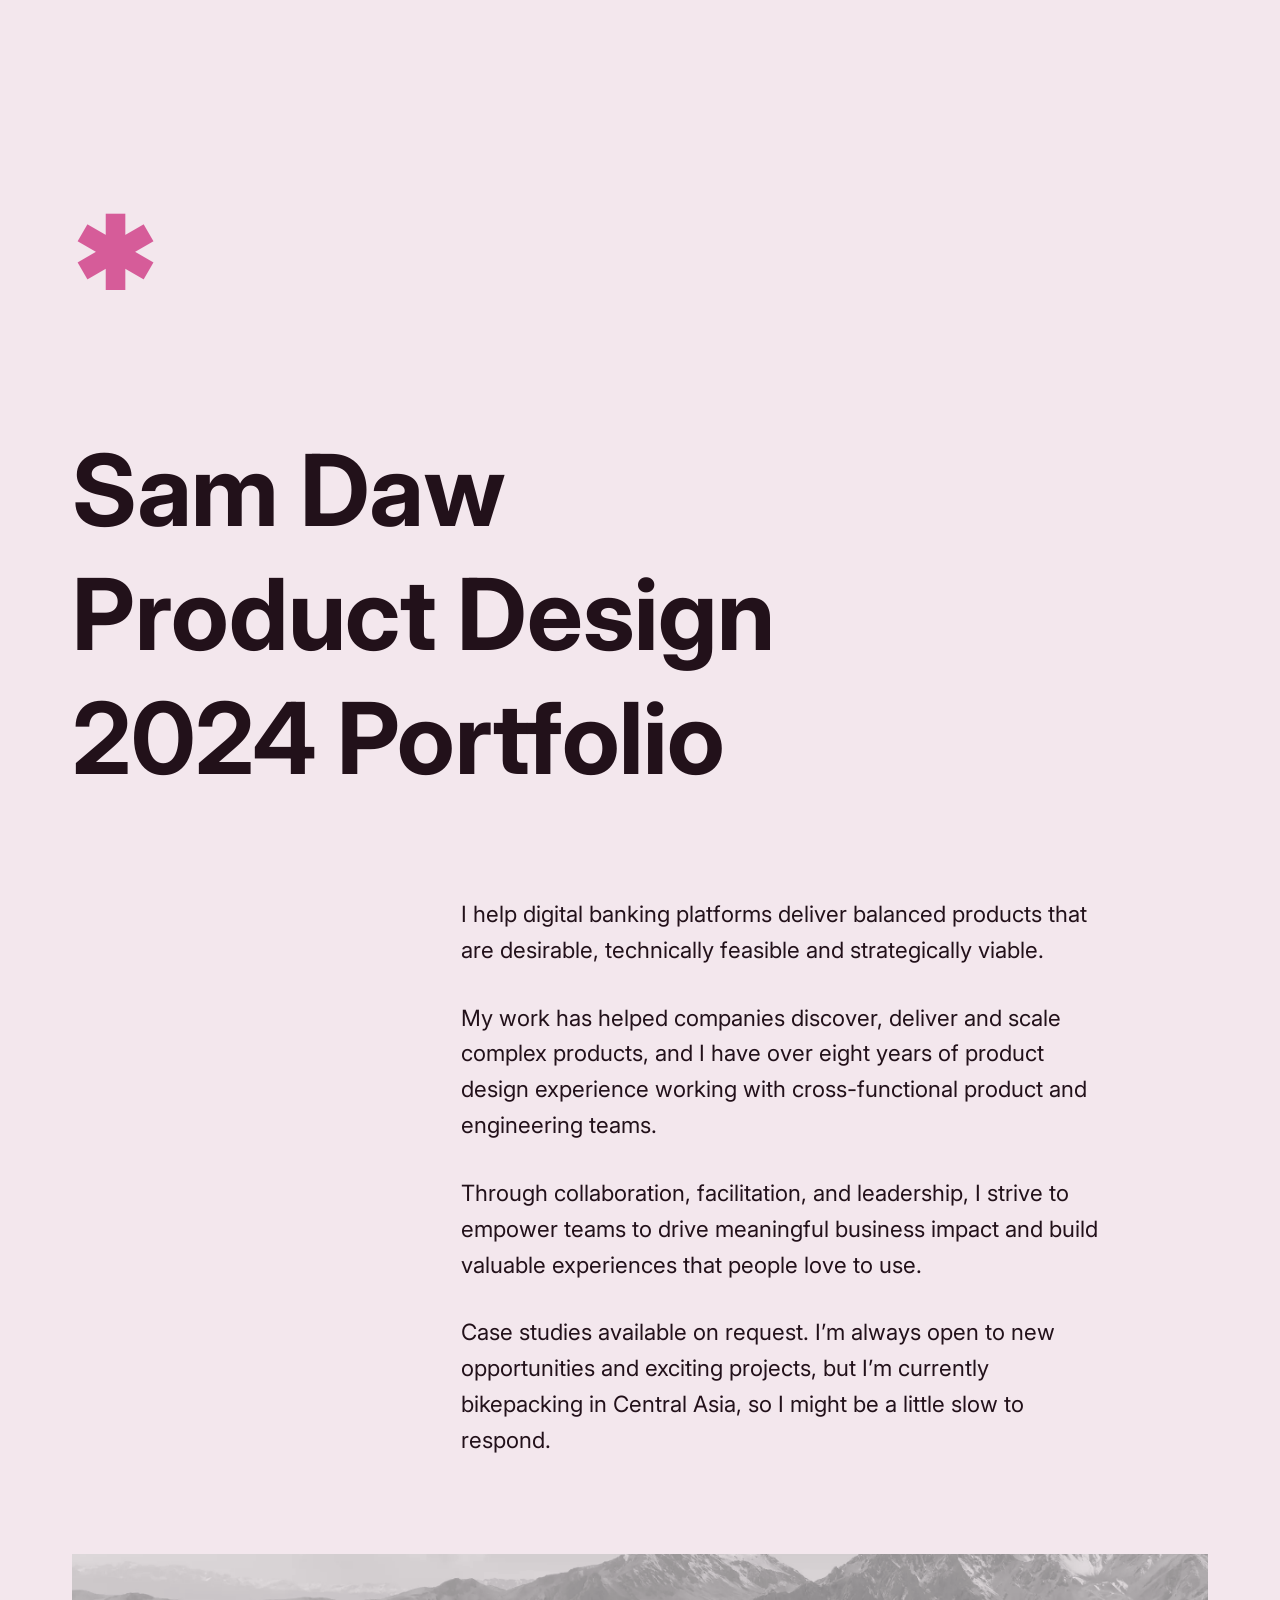
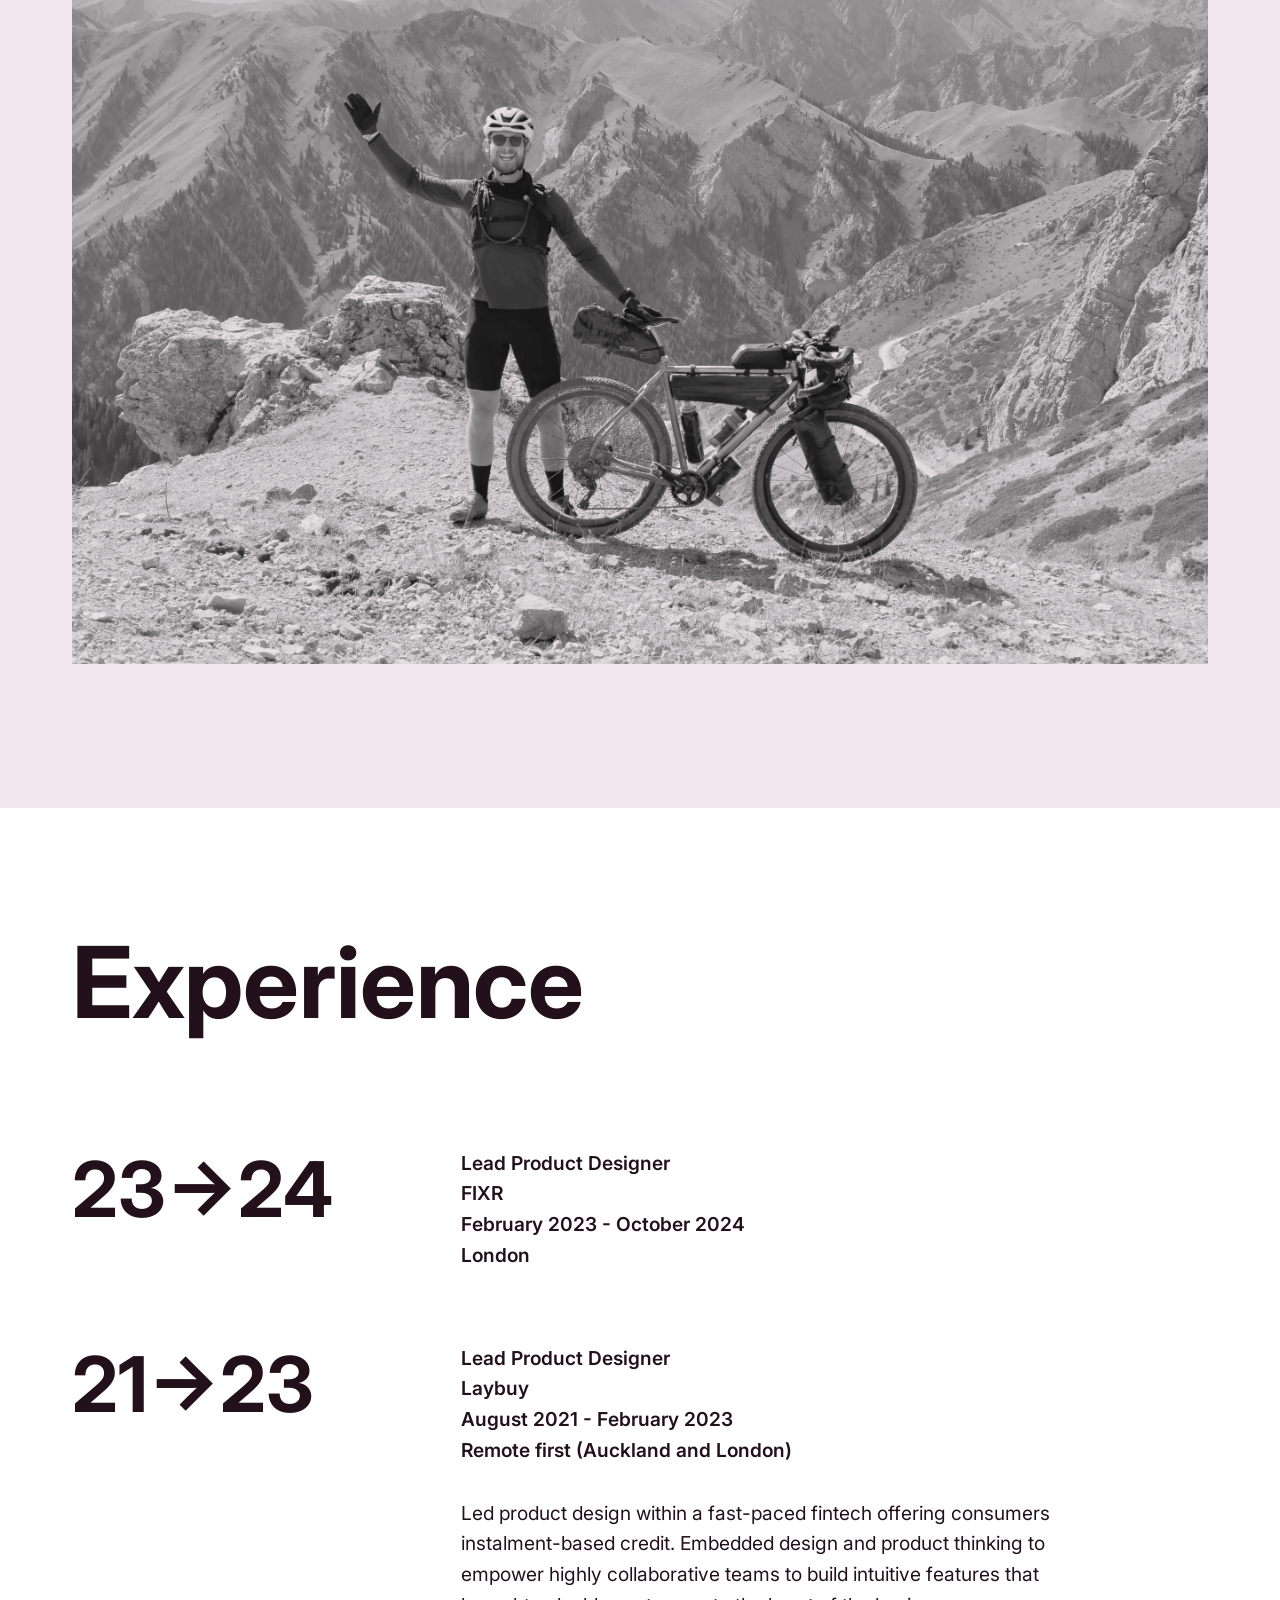
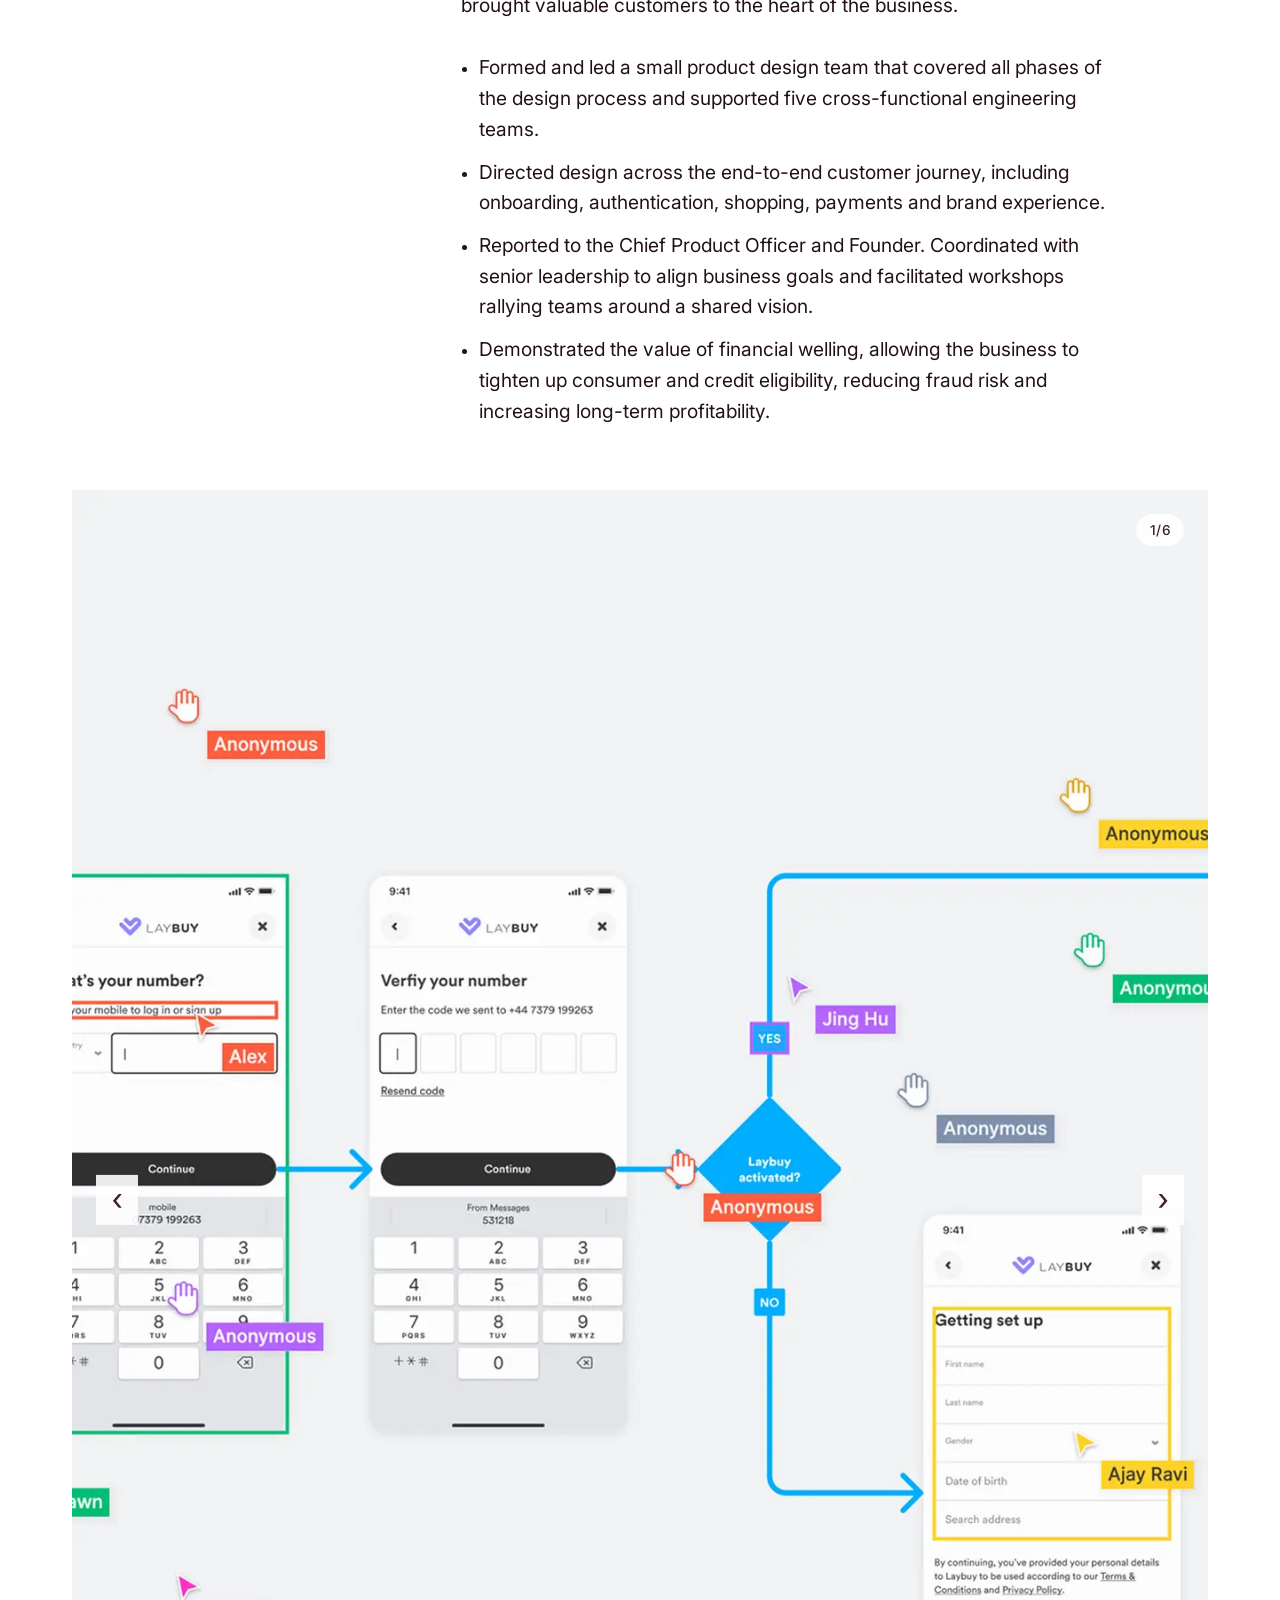
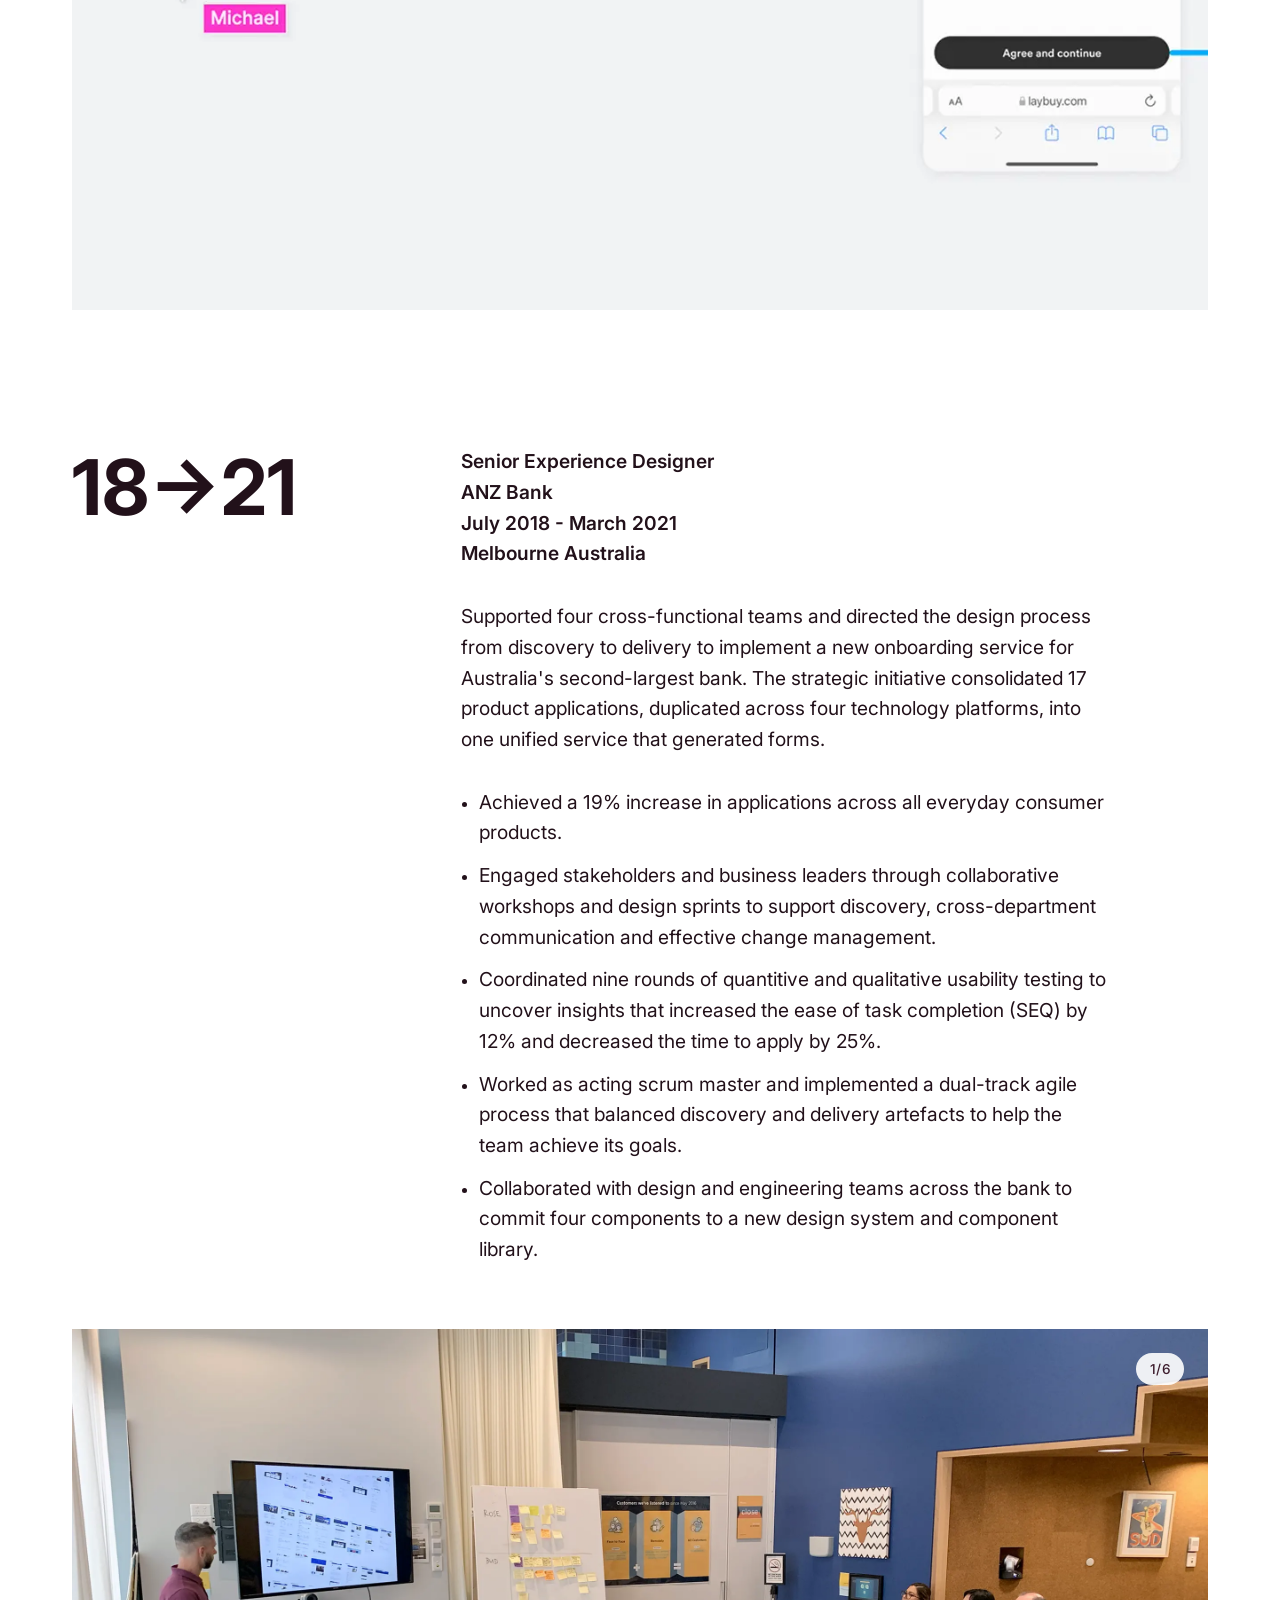
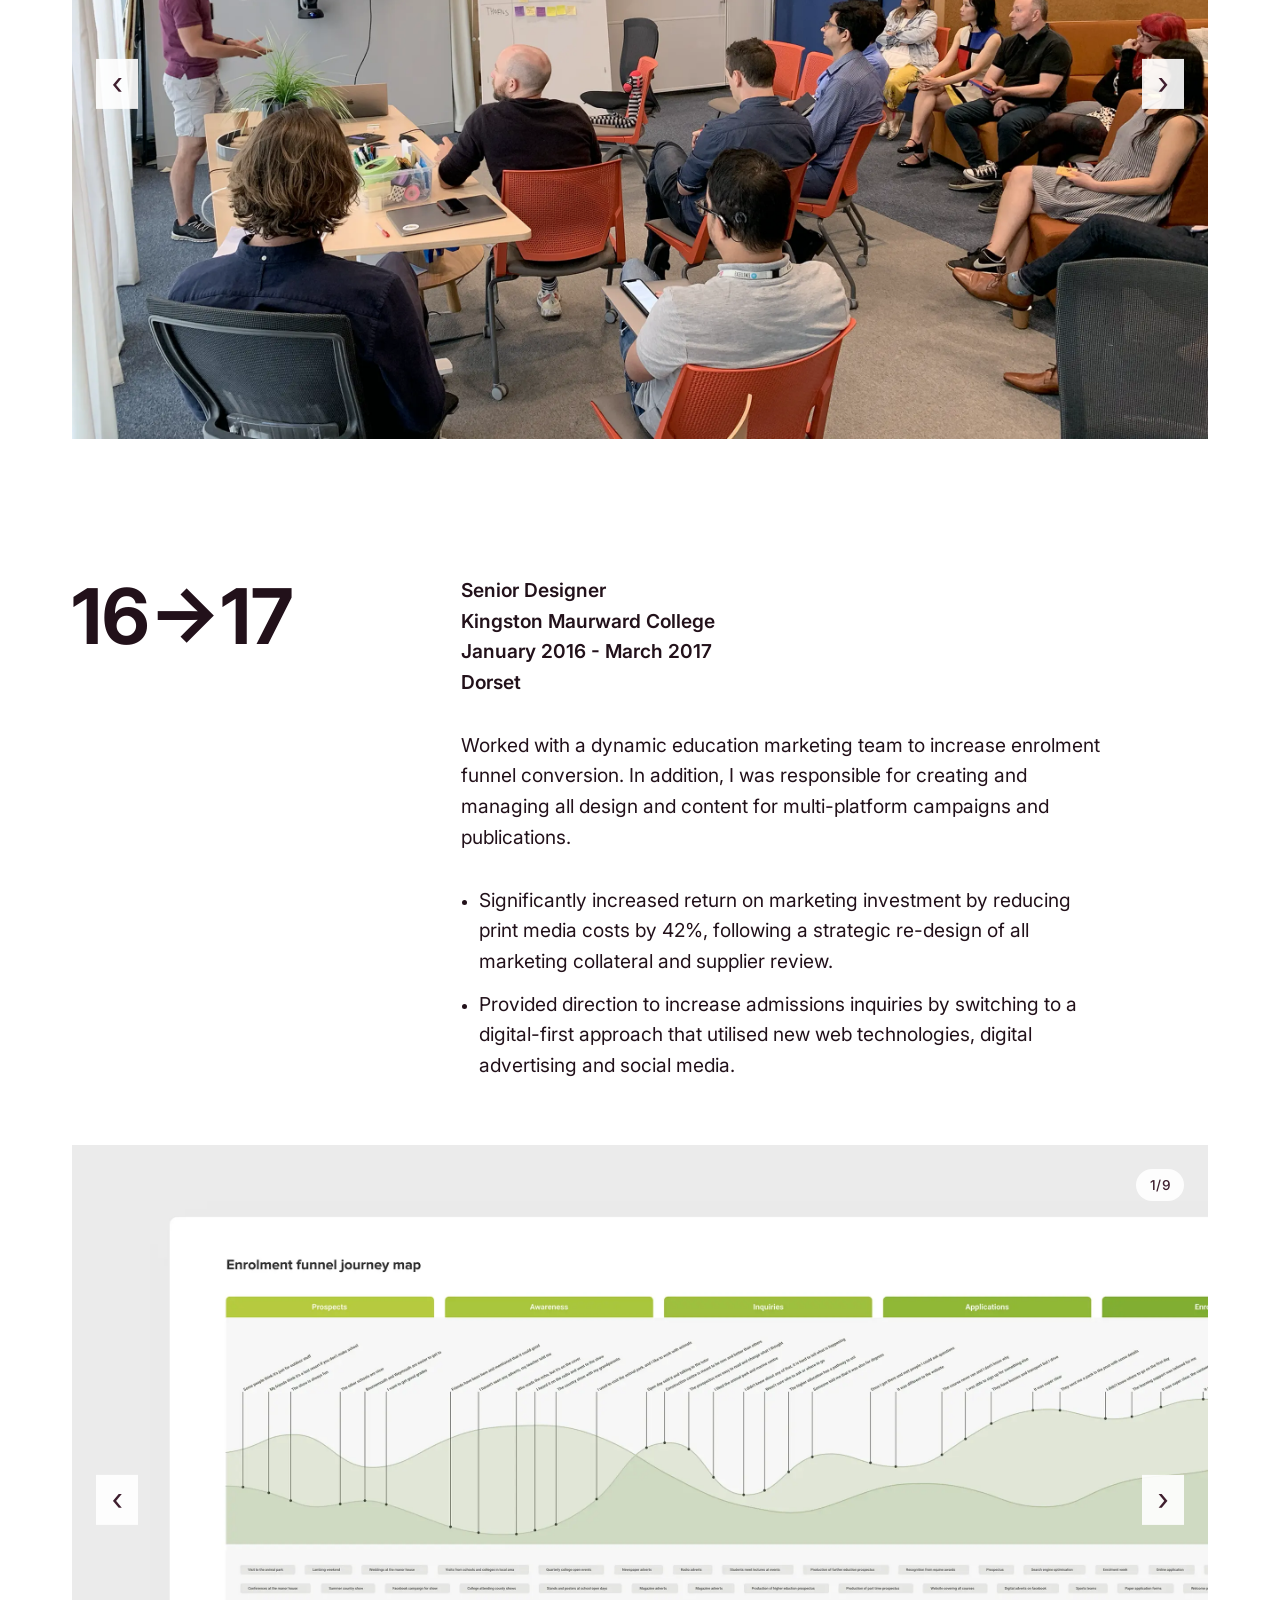
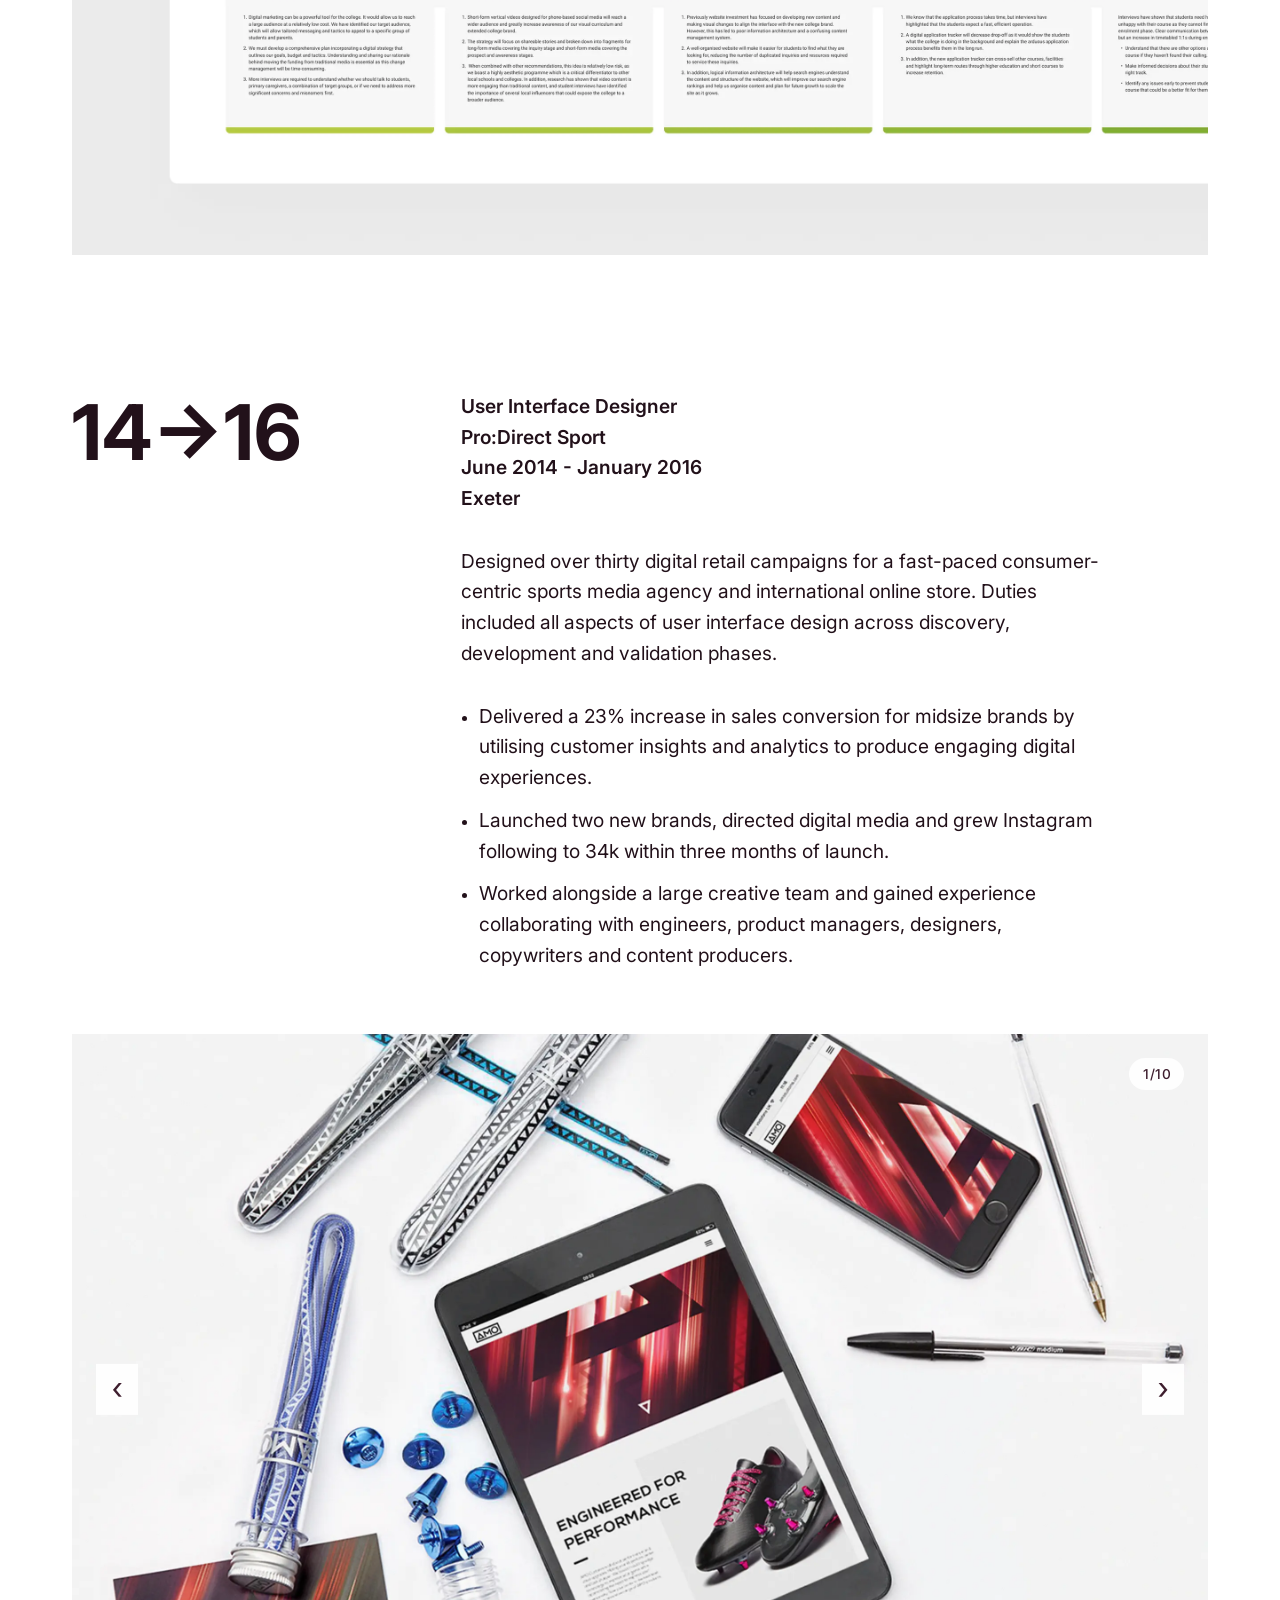
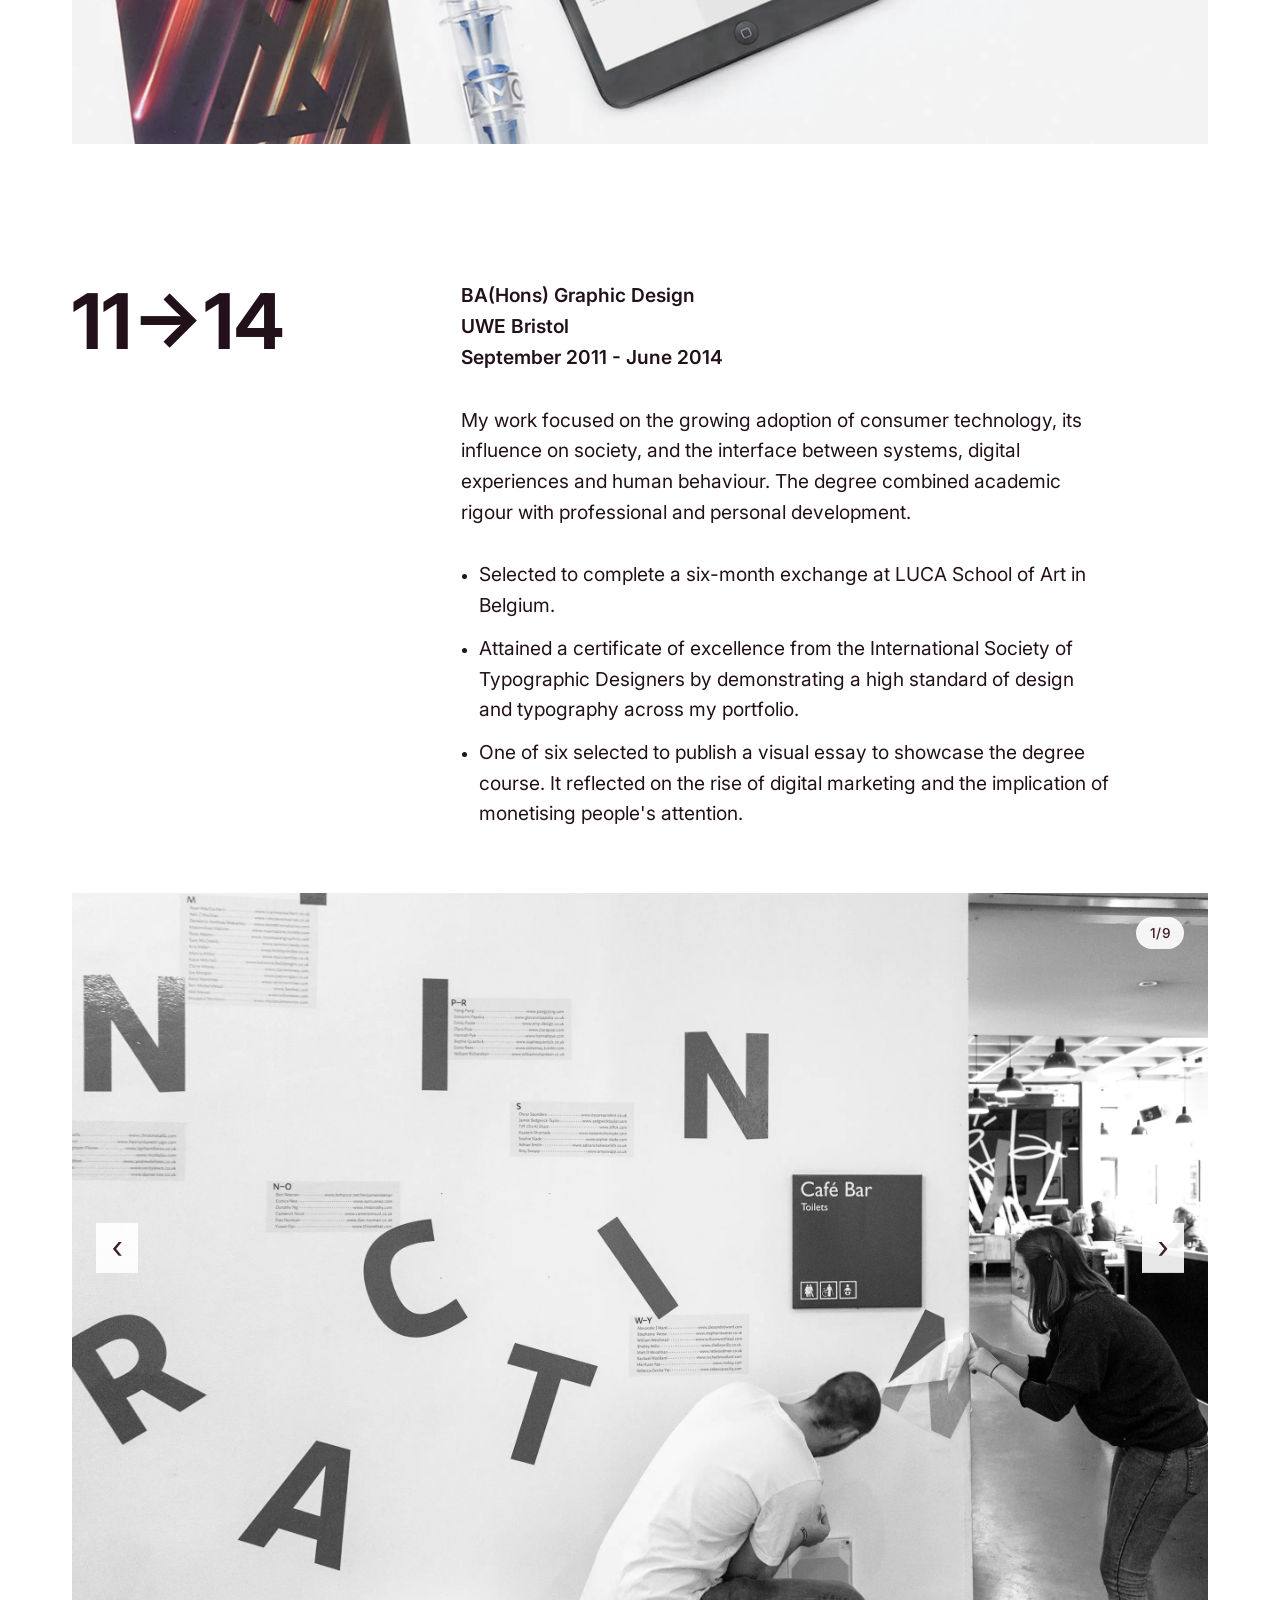
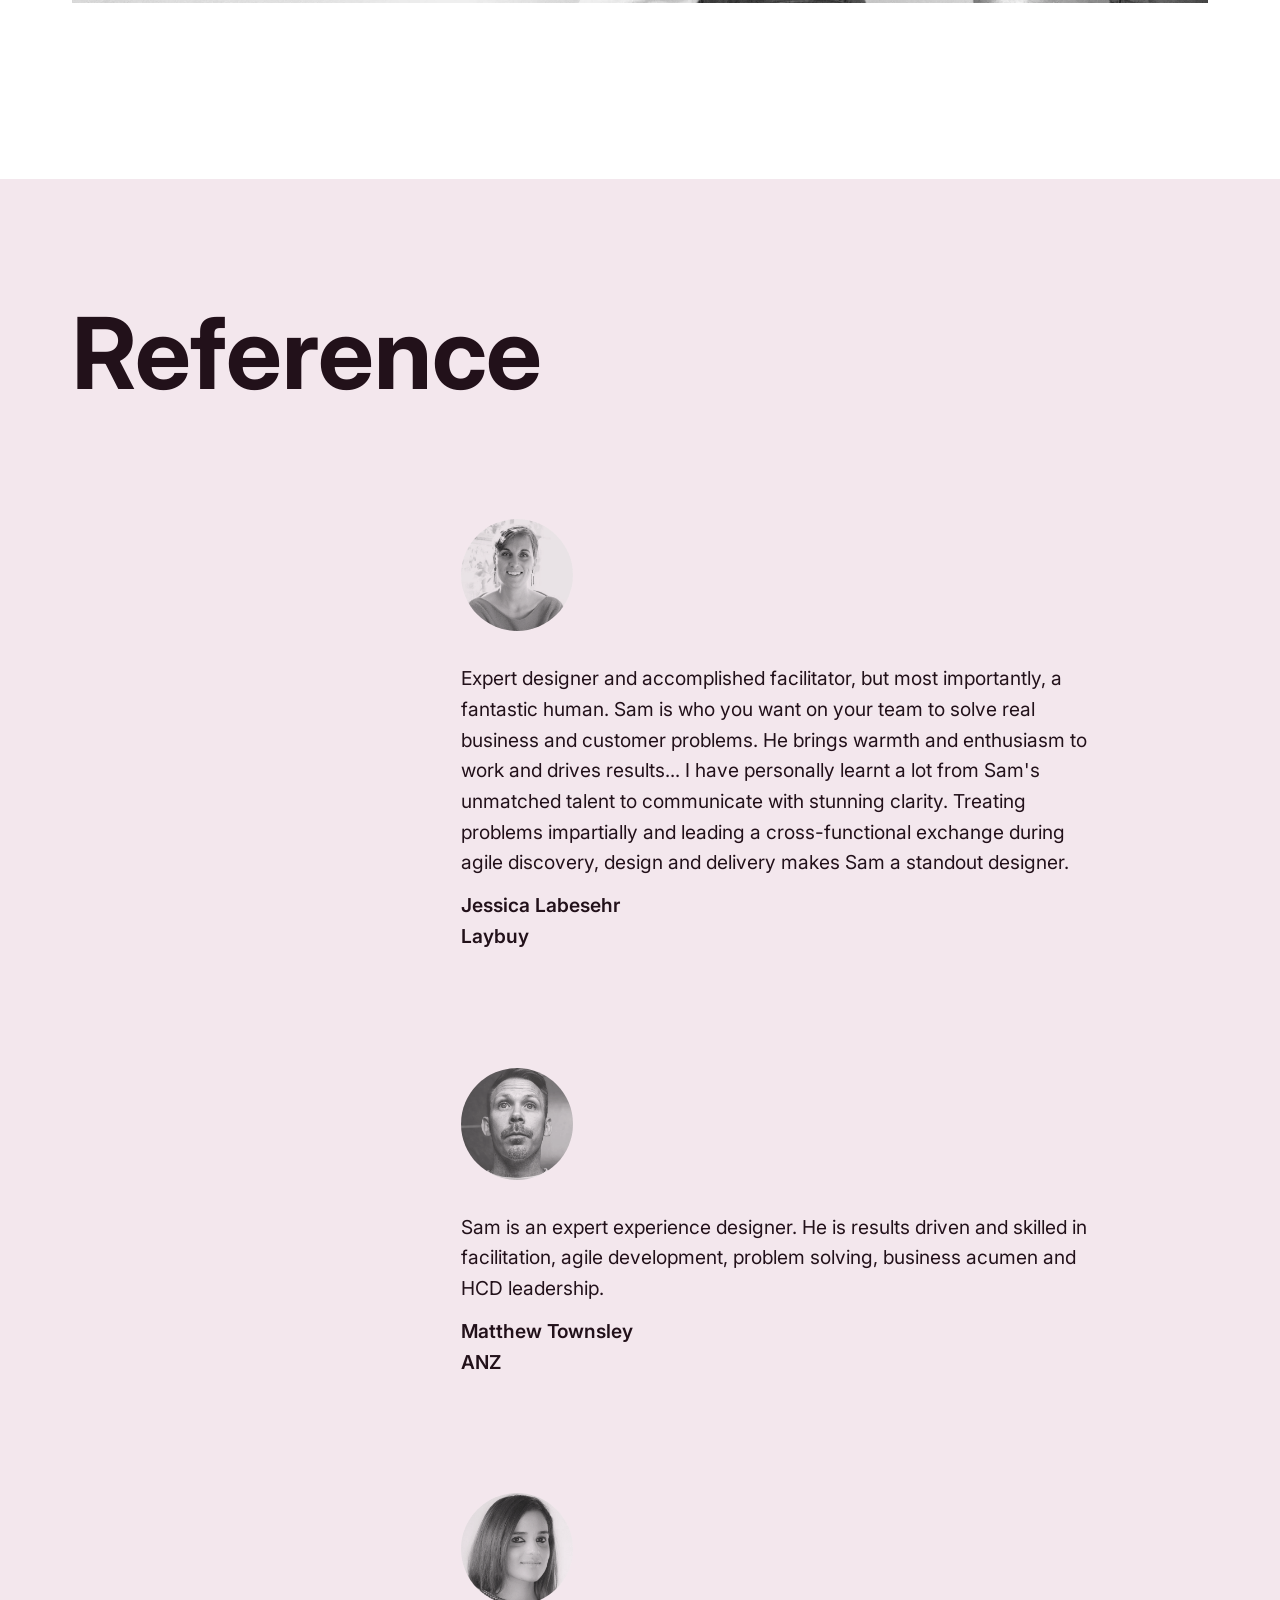
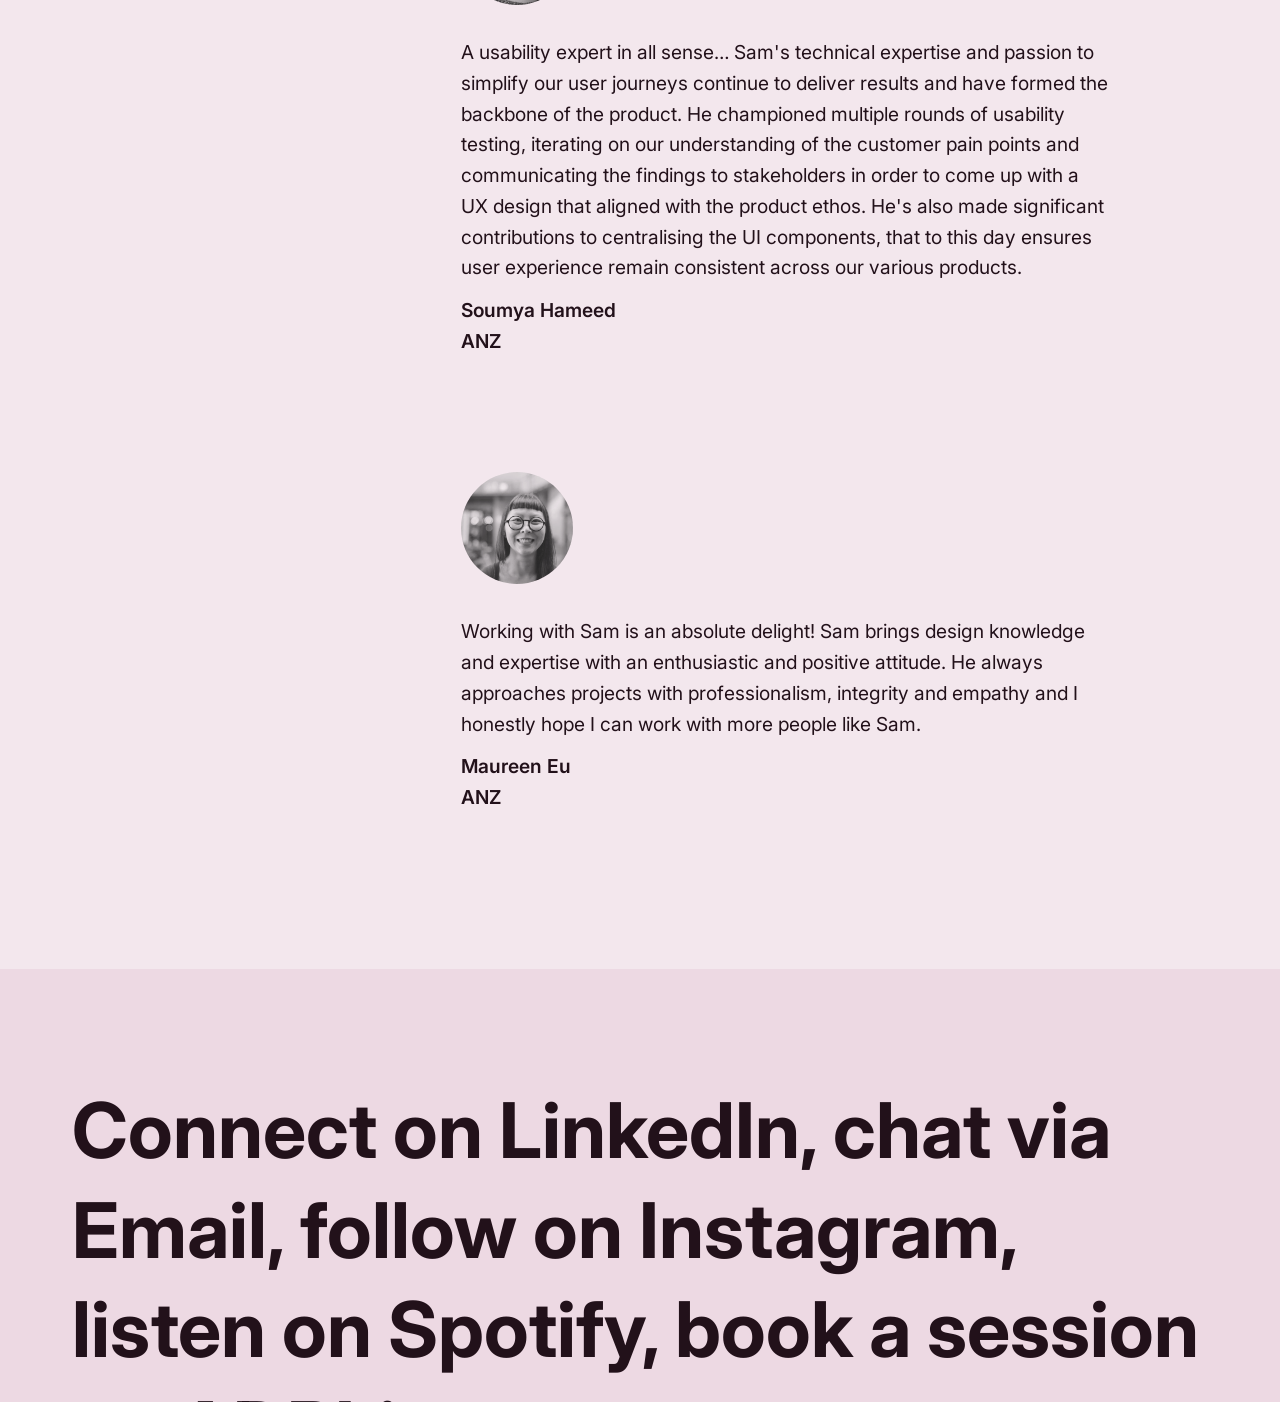
==== index.html @ b8d04952 "Bug fix to bring back Inter font" ====
<!doctype html>
<html lang="en">
<head>
   <meta charset="utf-8">
   <title>Sam Daw</title>
   <meta name="author" content="Sam Daw">
   <meta name="description" content="Product Designer">
   <meta name="viewport" content="width=device-width, initial-scale=1.0">
   <link rel="preconnect" href="https://fonts.googleapis.com">
   <link rel="preconnect" href="https://fonts.gstatic.com" crossorigin>
   <link href="https://fonts.googleapis.com/css2?family=Inter:opsz,wght@14..32,100..900&display=swap&text=↑→↓←✱✺‹›" rel="stylesheet">
   <link rel="apple-touch-icon" sizes="180x180" href="/img/fav/apple-touch-icon.png">
   <link rel="icon" type="image/png" sizes="32x32" href="/img/fav/favicon-32x32.png">
   <link rel="icon" type="image/png" sizes="16x16" href="/img/fav/favicon-16x16.png">
   <link rel="manifest" href="/img/fav/site.webmanifest">
   <link rel="stylesheet" href="css/application.css">
</head>

<body>
   <!-- header section -->
   <header class="grid margin" id="top">
      <span class="blob">✱</span>
   </header>

   <main>

      <!-- intro section -->
      <section class="profile">
         <div class="margin grid">
            <h1 class="bold">Sam Daw<br>Product Design<br>2024 Portfolio</h1>
            <div class="start4 end11 p1 marginbottom">
               <p>I help digital banking platforms deliver balanced products that are desirable, technically feasible and strategically viable.</p>
               <p>My work has helped companies discover, deliver and scale complex products, and I have over eight years of product design experience working with cross-functional product and engineering teams.</p>
               <p>Through collaboration, facilitation, and leadership, I strive to empower teams to drive meaningful business impact and build valuable experiences that people love to use.</p>
               <p>Case studies available on <a href="mailto:sam45daw@gmail.com?subject=Hello" target="_blank" rel="noopener" title="Email">request</a>. I’m always open to new opportunities and exciting projects, but I’m currently bikepacking in Central Asia, so I might be a little slow to respond.</p>
            </div>
            <div class="start0 end12 marginbottom">
               <picture class="filter">
                  <source type="image/webp" media="(max-width: 640px)" srcset="img/stokeM.webp">
                  <source type="image/webp" media="(min-width: 641px)" srcset="img/stoke.webp">
                  <img src="img/stoke.jpg" alt="Out of office Sam">
               </picture>
            </div>
         </div>
      </section>

      <!-- experience section -->
      <section class="experience grid">
         <h1 class="margin">Experience</h1>
         <article>

            <!-- experience - lby -->
            <div class="grid margin">
               <h2 class="start0 end4">23→24</h2>
               <div class="start4 end11 marginbottom">
                  <div class="semibold">
                     <p>Lead Product Designer<br>FIXR<br>February 2023 - October 2024<br>London</p>
                  </div>
               </div>
            </div>

            <!-- experience - lby -->
            <div class="grid margin">
               <h2 class="start0 end4">21→23</h2>
               <div class="start4 end11 marginbottom">
                  <div class="semibold">
                     <p>Lead Product Designer<br>Laybuy<br>August 2021 - February 2023<br>Remote first (Auckland and London)</p>
                  </div>
                  <p>Led product design within a fast-paced fintech offering consumers instalment-based credit. Embedded design and product thinking to empower highly collaborative teams to build intuitive features that brought valuable customers to the heart of the business.</p>
                  <ul>
                     <li>
                        <p>Formed and led a small product design team that covered all phases of the design process and supported five cross-functional engineering teams.</p>
                     </li>
                     <li>
                        <p>Directed design across the end-to-end customer journey, including onboarding, authentication, shopping, payments and brand experience.</p>
                     </li>
                     <li>
                        <p>Reported to the Chief Product Officer and Founder. Coordinated with senior leadership to align business goals and facilitated workshops rallying teams around a shared vision.</p>
                     </li>
                     <li>
                        <p>Demonstrated the value of financial welling, allowing the business to tighten up consumer and credit eligibility, reducing fraud risk and increasing long-term profitability.</p>
                     </li>
                  </ul>
               </div>
            </div>

            <!-- slider - lby -->
            <div class="slider nomargin">
               <div class="slider_slides" data-slider>
                  <picture>
                     <source type="image/webp" media="(max-width: 640px)" srcset="img/lby/01M.webp">
                     <source type="image/webp" media="(min-width: 641px)" srcset="img/lby/01.webp">
                     <img src="img/lby/01.jpg" alt="The team taking part in a virtual design ideation workshop in Figma">
                  </picture>
                  <picture>
                     <source type="image/webp" media="(max-width: 640px)" srcset="img/lby/02M.webp">
                     <source type="image/webp" media="(min-width: 641px)" srcset="img/lby/02.webp">
                     <img src="img/lby/02.jpg" alt="Sticky notes from customer interviews and research">
                  </picture>
                  <picture>
                     <source type="image/webp" media="(max-width: 640px)" srcset="img/lby/03M.webp">
                     <source type="image/webp" media="(min-width: 641px)" srcset="img/lby/03.webp">
                     <img src="img/lby/03.jpg" alt="Synthesis of UX stakeholders interviews">
                  </picture>
                  <picture>
                     <source type="image/webp" media="(max-width: 640px)" srcset="img/lby/04M.webp">
                     <source type="image/webp" media="(min-width: 641px)" srcset="img/lby/04.webp">
                     <img src="img/lby/04.jpg" alt="Presentation deck for senior leadership team">
                  </picture>
                  <picture>
                     <source type="image/webp" media="(max-width: 640px)" srcset="img/lby/05M.webp">
                     <source type="image/webp" media="(min-width: 641px)" srcset="img/lby/05.webp">
                     <img src="img/lby/05.jpg" alt="Complex Figma prototype communicating new feature ideas">
                  </picture>
                  <picture>
                     <source type="image/webp" media="(max-width: 640px)" srcset="img/lby/06M.webp">
                     <source type="image/webp" media="(min-width: 641px)" srcset="img/lby/06.webp">
                     <img src="img/lby/06.jpg" alt="Product and Engineering teams during a workshop on ways of working">
                  </picture>
               </div>
            </div>
         </article>

         <!-- experience - anz -->
         <article>
            <div class="grid margin">
               <h2 class="start0 end4">18→21</h2>
               <div class="start4 end11 marginbottom">
                  <div class="semibold">
                     <p>Senior Experience Designer<br>ANZ Bank<br>July 2018 - March 2021<br>Melbourne Australia</p>
                  </div>
                  <p>Supported four cross-functional teams and directed the design process from discovery to delivery to implement a new onboarding service for Australia's second-largest bank. The strategic initiative consolidated 17 product applications, duplicated across four technology platforms, into one unified service that generated forms.</p>
                  <ul>
                     <li>
                        <p>Achieved a 19% increase in applications across all everyday consumer products.</p>
                     </li>
                     <li>
                        <p>Engaged stakeholders and business leaders through collaborative workshops and design sprints to support discovery, cross-department communication and effective change management.</p>
                     </li>
                     <li>
                        <p>Coordinated nine rounds of quantitive and qualitative usability testing to uncover insights that increased the ease of task completion (SEQ) by 12% and decreased the time to apply by 25%.</p>
                     </li>
                     <li>
                        <p>Worked as acting scrum master and implemented a dual-track agile process that balanced discovery and delivery artefacts to help the team achieve its goals.</p>
                     </li>
                     <li>
                        <p>Collaborated with design and engineering teams across the bank to commit four components to a new design system and component library.</p>
                     </li>
                  </ul>
               </div>
            </div>

            <!-- slider - anz -->
            <div class="slider nomargin">
               <div class="slider_slides" data-slider>
                  <picture>
                     <source type="image/webp" media="(max-width: 640px)" srcset="img/anz/01M.webp">
                     <source type="image/webp" media="(min-width: 641px)" srcset="img/anz/01.webp">
                     <img src="img/anz/01.jpg" alt="Workshop with designer's from anz">
                  </picture>
                  <picture>
                     <source type="image/webp" media="(max-width: 640px)" srcset="img/anz/02M.webp">
                     <source type="image/webp" media="(min-width: 641px)" srcset="img/anz/02.webp">
                     <img src="img/anz/02.jpg" alt="Pressentation covering my process for form design">
                  </picture>
                  <picture>
                     <source type="image/webp" media="(max-width: 640px)" srcset="img/anz/03M.webp">
                     <source type="image/webp" media="(min-width: 641px)" srcset="img/anz/03.webp">
                     <img src="img/anz/03.jpg" alt="Workshop with the sales team covering feature releases">
                  </picture>
                  <picture>
                     <source type="image/webp" media="(max-width: 640px)" srcset="img/anz/04M.webp">
                     <source type="image/webp" media="(min-width: 641px)" srcset="img/anz/04.webp">
                     <img src="img/anz/04.jpg" alt="Discovery workshop with the development team">
                  </picture>
                  <picture>
                     <source type="image/webp" media="(max-width: 640px)" srcset="img/anz/05M.webp">
                     <source type="image/webp" media="(min-width: 641px)" srcset="img/anz/05.webp">
                     <img src="img/anz/05.jpg" alt="Technical discovery workshop with the development team">
                  </picture>
                  <picture>
                     <source type="image/webp" media="(max-width: 640px)" srcset="img/anz/06M.webp">
                     <source type="image/webp" media="(min-width: 641px)" srcset="img/anz/06.webp">
                     <img src="img/anz/06.jpg" alt="Sketching ideas at my desk">
                  </picture>
               </div>
            </div>  
         </article>

         <!-- experience - kmc -->
         <article>
            <div class="grid margin">
               <h2 class="start0 end4">16→17</h2>
               <div class="start4 end11 marginbottom">
                  <div class="semibold">
                     <p>Senior Designer<br>Kingston Maurward College<br>January 2016 - March 2017<br>Dorset</p>
                  </div>
                  <p>Worked with a dynamic education marketing team to increase enrolment funnel conversion. In addition, I was responsible for creating and managing all design and content for multi-platform campaigns and publications.</p>
                  <ul>
                     <li>
                        <p>Significantly increased return on marketing investment by reducing print media costs by 42%, following a strategic re-design of all marketing collateral and supplier review.</p>
                     </li>
                     <li>
                        <p>Provided direction to increase admissions inquiries by switching to a digital-first approach that utilised new web technologies, digital advertising and social media.</p>
                     </li>
                  </ul>
               </div>
            </div>

            <!-- slider - kmc -->
            <div class="slider nomargin">
               <div class="slider_slides" data-slider>
                  <picture>
                     <source type="image/webp" media="(max-width: 640px)" srcset="img/kmc/01M.webp">
                     <source type="image/webp" media="(min-width: 641px)" srcset="img/kmc/01.webp">
                     <img src="img/kmc/01.jpg" alt="Customer journey map developed during a team workshop">
                  </picture>
                  <picture>
                     <source type="image/webp" media="(max-width: 640px)" srcset="img/kmc/02M.webp">
                     <source type="image/webp" media="(min-width: 641px)" srcset="img/kmc/02.webp">
                     <img src="img/kmc/02.jpg" alt="Mockup of a customer empathy map and persona">
                  </picture>
                  <picture>
                     <source type="image/webp" media="(max-width: 640px)" srcset="img/kmc/03M.webp">
                     <source type="image/webp" media="(min-width: 641px)" srcset="img/kmc/03.webp">
                     <img src="img/kmc/03.jpg" alt="Font cover of the 2017 college prospectus and introduction pages">
                  </picture>
                  <picture>
                     <source type="image/webp" media="(max-width: 640px)" srcset="img/kmc/04M.webp">
                     <source type="image/webp" media="(min-width: 641px)" srcset="img/kmc/04.webp">
                     <img src="img/kmc/04.jpg" alt="Front cover of the 2017 college prospectus">
                  </picture>
                  <picture>
                     <source type="image/webp" media="(max-width: 640px)" srcset="img/kmc/05M.webp">
                     <source type="image/webp" media="(min-width: 641px)" srcset="img/kmc/05.webp">
                     <img src="img/kmc/05.jpg" alt="Contents page and promotional content">
                  </picture>
                  <picture>
                     <source type="image/webp" media="(max-width: 640px)" srcset="img/kmc/06M.webp">
                     <source type="image/webp" media="(min-width: 641px)" srcset="img/kmc/06.webp">
                     <img src="img/kmc/06.jpg" alt="Chapter page and course breakdown">
                  </picture>
                  <picture>
                     <source type="image/webp" media="(max-width: 640px)" srcset="img/kmc/07M.webp">
                     <source type="image/webp" media="(min-width: 641px)" srcset="img/kmc/07.webp">
                     <img src="img/kmc/07.jpg" alt="Course breakdown and back cover of the prospectus">
                  </picture>
                  <picture>
                     <source type="image/webp" media="(max-width: 640px)" srcset="img/kmc/08M.webp">
                     <source type="image/webp" media="(min-width: 641px)" srcset="img/kmc/08.webp">
                     <img src="img/kmc/08.jpg" alt="Packing design for stationary and mailers">
                  </picture>
                  <picture>
                     <source type="image/webp" media="(max-width: 640px)" srcset="img/kmc/09M.webp">
                     <source type="image/webp" media="(min-width: 641px)" srcset="img/kmc/09.webp">
                     <img src="img/kmc/09.jpg" alt="Form design for the prospectus">
                  </picture>
               </div>
            </div>  
         </article> 

         <!-- experience - pro -->
         <article>
            <div class="grid margin">
               <h2 class="start0 end4">14→16</h2>
               <div class="start4 end11 marginbottom">
                  <div class="semibold">
                     <p>User Interface Designer<br>Pro:Direct Sport<br>June 2014 - January 2016<br>Exeter</p>
                  </div>
                  <p>Designed over thirty digital retail campaigns for a fast-paced consumer-centric sports media agency and international online store. Duties included all aspects of user interface design across discovery, development and validation phases.</p>
                  <ul>
                     <li>
                        <p>Delivered a 23% increase in sales conversion for midsize brands by utilising customer insights and analytics to produce engaging digital experiences.</p>
                     </li>
                     <li>
                        <p>Launched two new brands, directed digital media and grew Instagram following to 34k within three months of launch.</p>
                     </li>
                     <li>
                        <p>Worked alongside a large creative team and gained experience collaborating with engineers, product managers, designers, copywriters and content producers.</p>
                     </li>
                  </ul>
               </div>
            </div>

            <!-- slider - pro -->
            <div class="slider nomargin">
               <div class="slider_slides" data-slider>
                  <picture>
                     <source type="image/webp" media="(max-width: 640px)" srcset="img/pro/01M.webp">
                     <source type="image/webp" media="(min-width: 641px)" srcset="img/pro/01.webp">
                     <img src="img/pro/01.jpg" alt="Laydown showing the product and mobile UI for Amo">
                  </picture>
                  <picture>
                     <source type="image/webp" media="(max-width: 640px)" srcset="img/pro/02M.webp">
                     <source type="image/webp" media="(min-width: 641px)" srcset="img/pro/02.webp">
                     <img src="img/pro/02.jpg" alt="Responsive interface design mockup for Amo">
                  </picture>
                  <picture>
                     <source type="image/webp" media="(max-width: 640px)" srcset="img/pro/03M.webp">
                     <source type="image/webp" media="(min-width: 641px)" srcset="img/pro/03.webp">
                     <img src="img/pro/03.jpg" alt="Close-up of desktop and tablet designs">
                  </picture>
                  <picture>
                     <source type="image/webp" media="(max-width: 640px)" srcset="img/pro/04M.webp">
                     <source type="image/webp" media="(min-width: 641px)" srcset="img/pro/04.webp">
                     <img src="img/pro/04.jpg" alt="Screenshot of Instagram showing 32k followers for Amo">
                  </picture>
                  <picture>
                     <source type="image/webp" media="(max-width: 640px)" srcset="img/pro/09M.webp">
                     <source type="image/webp" media="(min-width: 641px)" srcset="img/pro/09.webp">
                     <img src="img/pro/09.jpg" alt="Feature designs for Adidas, Nike, Mizuno and New Balance">
                  </picture>
                  <picture>
                     <source type="image/webp" media="(max-width: 640px)" srcset="img/pro/10M.webp">
                     <source type="image/webp" media="(min-width: 641px)" srcset="img/pro/10.webp">
                     <img src="img/pro/10.jpg" alt="Behind the scenes during content production for Tuto">
                  </picture>
                  <picture>
                     <source type="image/webp" media="(max-width: 640px)" srcset="img/pro/11M.webp">
                     <source type="image/webp" media="(min-width: 641px)" srcset="img/pro/11.webp">
                     <img src="img/pro/11.jpg" alt="Behind the scenes during the discovery and development process for Amo">
                  </picture>
                  <picture>
                     <source type="image/webp" media="(max-width: 640px)" srcset="img/pro/12M.webp">
                     <source type="image/webp" media="(min-width: 641px)" srcset="img/pro/12.webp">
                     <img src="img/pro/12.jpg" alt="Instore digital display for New Balance">
                  </picture>
                  <picture>
                     <source type="image/webp" media="(max-width: 640px)" srcset="img/pro/13M.webp">
                     <source type="image/webp" media="(min-width: 641px)" srcset="img/pro/13.webp">
                     <img src="img/pro/13.jpg" alt="Instore digital game for New Balance showing the cover page">
                  </picture>
                  <picture>
                     <source type="image/webp" media="(max-width: 640px)" srcset="img/pro/14M.webp">
                     <source type="image/webp" media="(min-width: 641px)" srcset="img/pro/14.webp">
                     <img src="img/pro/04.jpg" alt="Customers using the instore digital games for New Balance">
                  </picture>
               </div>
            </div>
         </article>

         <!-- experience - uwe -->
         <article>
            <div class="grid margin">
               <h2 class="start0 end4">11→14</h2>
               <div class="start4 end11 marginbottom">
                  <div class="semibold">
                     <p>BA(Hons) Graphic Design<br>UWE Bristol<br>September 2011 - June 2014</p>
                  </div>
                  <p>My work focused on the growing adoption of consumer technology, its influence on society, and the interface between systems, digital experiences and human behaviour. The degree combined academic rigour with professional and personal development.</p>
                  <ul>
                     <li>
                        <p>Selected to complete a six-month exchange at LUCA School of Art in Belgium.</p>
                     </li>
                     <li>
                        <p>Attained a certificate of excellence from the International Society of Typographic Designers by demonstrating a high standard of design and typography across my portfolio.</p>
                     </li>
                     <li>
                        <p>One of six selected to publish a visual essay to showcase the degree course. It reflected on the rise of digital marketing and the implication of monetising people's attention.</p>
                     </li>
                  </ul>
               </div>
            </div>

            <!-- slider - uwe -->
            <div class="slider nomargin">
               <div class="slider_slides" data-slider>
                  <picture>
                     <source type="image/webp" media="(max-width: 640px)" srcset="img/uwe/01M.webp">
                     <source type="image/webp" media="(min-width: 641px)" srcset="img/uwe/01.webp">
                     <img src="img/uwe/01.jpg" alt="The team set up the launch event with vinyl signage">
                  </picture>
                  <picture>
                     <source type="image/webp" media="(max-width: 640px)" srcset="img/uwe/02M.webp">
                     <source type="image/webp" media="(min-width: 641px)" srcset="img/uwe/02.webp">
                     <img src="img/uwe/02.jpg" alt="The team set up the launch event with student posters">
                  </picture>
                  <picture>
                     <source type="image/webp" media="(max-width: 640px)" srcset="img/uwe/03M.webp">
                     <source type="image/webp" media="(min-width: 641px)" srcset="img/uwe/03.webp">
                     <img src="img/uwe/03.jpg" alt="People at the launch event">
                  </picture>
                  <picture>
                     <source type="image/webp" media="(max-width: 640px)" srcset="img/uwe/04M.webp">
                     <source type="image/webp" media="(min-width: 641px)" srcset="img/uwe/04.webp">
                     <img src="img/uwe/04.jpg" alt="Poster mockup for the launch event">
                  </picture>
                  <picture>
                     <source type="image/webp" media="(max-width: 640px)" srcset="img/uwe/05M.webp">
                     <source type="image/webp" media="(min-width: 641px)" srcset="img/uwe/05.webp">
                     <img src="img/uwe/05.jpg" alt="Preview of the publication inside pages">
                  </picture>
                  <picture>
                     <source type="image/webp" media="(max-width: 640px)" srcset="img/uwe/06M.webp">
                     <source type="image/webp" media="(min-width: 641px)" srcset="img/uwe/06.webp">
                     <img src="img/uwe/06.jpg" alt="Publication spread on digital distractions">
                  </picture>
                  <picture>
                     <source type="image/webp" media="(max-width: 640px)" srcset="img/uwe/07M.webp">
                     <source type="image/webp" media="(min-width: 641px)" srcset="img/uwe/07.webp">
                     <img src="img/uwe/07.jpg" alt="Publication spread about the overload information">
                  </picture>
                  <picture>
                     <source type="image/webp" media="(max-width: 640px)" srcset="img/uwe/08M.webp">
                     <source type="image/webp" media="(min-width: 641px)" srcset="img/uwe/08.webp">
                     <img src="img/uwe/08.jpg" alt="Preview of the publication spread on user interaction">
                  </picture>
                  <picture>
                     <source type="image/webp" media="(max-width: 640px)" srcset="img/uwe/09M.webp">
                     <source type="image/webp" media="(min-width: 641px)" srcset="img/uwe/09.webp">
                     <img src="img/uwe/09.jpg" alt="Preview of the publication's front cover">
                  </picture>
               </div>
            </div> 
         </article>
      </section>

      <!-- reccomendations section -->
      <section class="reference">
         <div class="margin grid">
            <h1>Reference</h1>

            <!-- quote - jessica -->
            <div class="start4 end11 marginbottom quote">
               <picture class="filter"><img src="img/quote/jess.jpg" alt="Photo of Jessica"></picture>
               <div>
                  <p>Expert designer and accomplished facilitator, but most importantly, a fantastic human. Sam is who you want on your team to solve real business and customer problems. He brings warmth and enthusiasm to work and drives results... I have personally learnt a lot from Sam's unmatched talent to communicate with stunning clarity. Treating problems impartially and leading a cross-functional exchange during agile discovery, design and delivery makes Sam a standout designer.</p>
                  <p class="semibold">Jessica Labesehr<br>Laybuy</p>
               </div>
            </div>

            <!-- quote - matthew -->
            <div class="start4 end11 marginbottom quote">
               <picture class="filter"><img src="img/quote/matt.jpg" alt="Photo of Matthew"></picture>
               <div>
                  <p>Sam is an expert experience designer. He is results driven and skilled in facilitation, agile development, problem solving, business acumen and HCD leadership.</p>
                  <p class="semibold">Matthew Townsley<br>ANZ</p>
               </div>
            </div>
            
            <!-- quote - soumya -->
            <div class="start4 end11 marginbottom quote">
               <picture class="filter"><img src="img/quote/soumya.jpg" alt="Photo of Soumya"></picture>
               <div>
                  <p>A usability expert in all sense… Sam's technical expertise and passion to simplify our user journeys continue to deliver results and have formed the backbone of the product. He championed multiple rounds of usability testing, iterating on our understanding of the customer pain points and communicating the findings to stakeholders in order to come up with a UX design that aligned with the product ethos. He's also made significant contributions to centralising the UI components, that to this day ensures user experience remain consistent across our various products.</p>
                  <p class="semibold">Soumya Hameed<br>ANZ</p>
               </div>
            </div>

            <!-- quote - maureen -->
            <div class="start4 end11 marginbottom quote">
               <picture class="filter"><img src="img/quote/maureen.jpg" alt="Photo of Maureen"></picture>
               <div>
                  <p>Working with Sam is an absolute delight! Sam brings design knowledge and expertise with an enthusiastic and positive attitude. He always approaches projects with professionalism, integrity and empathy and I honestly hope I can work with more people like Sam.</p>
                  <p class="semibold">Maureen Eu<br>ANZ</p>
               </div>
            </div>
         </div>
      </section>

   </main>

   <!-- footer section -->
   <footer>
      <div class="grid margin">
         <p class="start0 end12 h2">
            Connect on <a href="https://www.linkedin.com/in/samdaw/" target="_blank" rel="noopener" title="LinkedIn">LinkedIn</a>,
            chat via <a href="mailto:sam45daw@gmail.com?subject=Hello" target="_blank" rel="noopener" title="Email">Email</a>,
            follow on <a href="https://www.instagram.com/_samdaw/" target="_blank" trel="noopener" title="Instagram">Instagram</a>,
            listen on <a href="https://open.spotify.com/user/115130913?si=2d50e5f2678b4d4e" target="_blank" trel="noopener" title="Spotify">Spotify</a>,
            book a session on <a href="https://adplist.org/mentors/sam-daw" target="_blank" trel="noopener" title="ADPList">ADPList</a>.
         </p>
         <h1 class="start4 end12 alignright">Thank you <a href="#top" title="Back to top" aria-label="Scroll to top">↑</a></h1>
         <span class="blob">✱</span>
      </div>
   </footer>
   
   <script src="js/app.js"></script>
</body>
</html>
---- css/application.css ----
*:where(:not(html,iframe,canvas,img,svg,video,audio):not(svg *,symbol *)){all:unset;display:revert}*,*::before,*::after{box-sizing:border-box}a,button{cursor:revert}img{max-inline-size:100%;max-block-size:100%}table{border-collapse:collapse}input,textarea{-webkit-user-select:auto}textarea{white-space:revert}meter{-webkit-appearance:revert;-moz-appearance:revert;appearance:revert}pre{all:revert}::-moz-placeholder{color:unset}::placeholder{color:unset}:where([hidden]){display:none}:where([contenteditable]:not([contenteditable=false])){-moz-user-modify:read-write;-webkit-user-modify:read-write;overflow-wrap:break-word;-webkit-line-break:after-white-space;-webkit-user-select:auto}:where([draggable=true]){-webkit-user-drag:element}:where(dialog:modal){all:revert}:root{--saturation: 35%;--color-front: hsl(var(--hue), var(--saturation), 10%);--color-front2: hsl(var(--hue), var(--saturation), 18%);--color-back: hsl(var(--hue), var(--saturation), 97%);--color-back2: hsl(var(--hue), var(--saturation), 93%);--color-back3: hsl(var(--hue), var(--saturation), 89%);--color-back4: hsl(var(--hue), var(--saturation), 85%);--color-bright: hsl(var(--hue), 60%, 60%);--color-black: hsl(var(--hue), var(--saturation), 10%);--color-white: #ffffff}@media(prefers-color-scheme: dark){:root{--hue: 220;--saturation: 35%;--color-front: hsl(var(--hue), var(--saturation), 97%);--color-front2: hsl(var(--hue), var(--saturation), 89%);--color-back: hsl(var(--hue), var(--saturation), 7%);--color-back2: hsl(var(--hue), var(--saturation), 9%);--color-back3: hsl(var(--hue), var(--saturation), 11%);--color-back4: hsl(var(--hue), var(--saturation), 15%);--color-bright: hsl(var(--hue), 62%, 42%)}}html{font-size:16px;font-family:"Inter",sans-serif;color:var(--color-front)}* ::-moz-selection{background:var(--color-bright)}* ::selection{background:var(--color-bright)}p{font-size:calc(.75rem + .8vmin);line-height:160%;font-weight:400;margin-bottom:.75rem}.p1,.p1 p{font-size:calc(.95rem + .8vmin);line-height:160%;font-weight:400}h1,.h1{font-size:calc(1.2rem + 6.25vw);line-height:125%;font-weight:700;letter-spacing:-0.02rem;margin-bottom:3rem}@media(min-width: 40rem){h1,.h1{margin-bottom:3rem}}@media(min-width: 60rem){h1,.h1{margin-bottom:4rem}}@media(min-width: 90rem){h1,.h1{margin-bottom:5rem}}h2,.h2{font-size:calc(1rem + 4.75vw);line-height:130%;font-weight:700;margin-bottom:2rem}@media(min-width: 40rem){h2,.h2{margin-bottom:2rem}}@media(min-width: 60rem){h2,.h2{margin-bottom:3rem}}@media(min-width: 90rem){h2,.h2{margin-bottom:4rem}}.uppercase,.uppercase p{text-transform:uppercase}.black,.black p{font-weight:800}.bold,.bold p{font-weight:700}.semibold,.semibold p{font-weight:600}ul{margin-left:18px}.alignright{text-align:right}a{text-decoration:underline;color:var(--color-front)}a:active{background-color:var(--color-bright)}@media(min-width: 40rem){a{text-decoration:none;position:relative;transition:color .7s ease}a::before{transform-origin:100% 50%;transform:scale3d(0, 1, 1);transition:transform .4s ease;position:absolute;width:100%;height:.4rem;background:var(--color-bright);top:100%;left:0;pointer-events:none;content:""}a:hover:before{transform-origin:0% 50%;transform:scale3d(1, 1, 1)}a:hover{color:var(--color-bright)}}a:focus,button:focus,input:focus,textarea:focus{outline:4px solid var(--color-bright);outline-offset:2px;border-radius:0}:focus-visible{outline:4px solid var(--color-bright);outline-offset:2px}section,header,footer{padding-top:5rem;padding-bottom:3rem}@media(min-width: 40rem){section,header,footer{padding-top:6rem;padding-bottom:4rem}}@media(min-width: 60rem){section,header,footer{padding-top:7rem;padding-bottom:5rem}}@media(min-width: 90rem){section,header,footer{padding-top:8rem;padding-bottom:6rem}}.nomargin{margin-left:0;margin-right:0}.margin{margin-left:1.25rem;margin-right:1.25rem}@media(min-width: 40rem){.nomargin,.margin{margin-left:3rem;margin-right:3rem}}@media(min-width: 60rem){.nomargin,.margin{margin-left:4.5rem;margin-right:4.5rem}}@media(min-width: 90rem){.nomargin,.margin{margin-left:5rem;margin-right:5rem}}@media(min-width: 90rem){html{max-width:105rem;margin:auto}}body,html{background:var(--color-back2)}.grid{display:grid;row-gap:1rem;-moz-column-gap:1rem;column-gap:1rem;grid-template-columns:repeat(2, 1fr)}.grid>*{grid-column-start:1;grid-column-end:3}.grid .mobstart0{grid-column-start:1}.grid .mobstart1{grid-column-start:2}.grid .mobend1{grid-column-end:2}.grid .mobend2{grid-column-end:3}@media(min-width: 40rem){.grid{grid-template-columns:repeat(12, 1fr);-moz-column-gap:2rem;column-gap:2rem;row-gap:2rem}.grid>*{grid-column-start:1;grid-column-end:13}.grid .start0{grid-column-start:1}.grid .start1{grid-column-start:2}.grid .start2{grid-column-start:3}.grid .start3{grid-column-start:4}.grid .start4{grid-column-start:5}.grid .start5{grid-column-start:6}.grid .start6{grid-column-start:7}.grid .start7{grid-column-start:8}.grid .start8{grid-column-start:9}.grid .start9{grid-column-start:10}.grid .start10{grid-column-start:11}.grid .start11{grid-column-start:12}.grid .end1{grid-column-end:2}.grid .end2{grid-column-end:3}.grid .end3{grid-column-end:4}.grid .end4{grid-column-end:5}.grid .end5{grid-column-end:6}.grid .end6{grid-column-end:7}.grid .end7{grid-column-end:8}.grid .end8{grid-column-end:9}.grid .end9{grid-column-end:10}.grid .end10{grid-column-end:11}.grid .end11{grid-column-end:12}.grid .end12{grid-column-end:13}}.blob{color:var(--color-bright);font-size:calc(1.2rem + 6.25vw);line-height:125%;font-weight:800}header{padding-bottom:0rem}header .blob{margin-top:8rem}@media(min-width: 40rem){header .blob{margin-top:5rem}}@media(min-width: 60rem){header .blob{margin-top:5rem}}@media(min-width: 90rem){header .blob{margin-top:6rem}}footer .blob{margin-bottom:4rem}@media(min-width: 40rem){footer .blob{margin-bottom:6rem}}@media(min-width: 60rem){footer .blob{margin-bottom:8rem}}@media(min-width: 90rem){footer .blob{margin-bottom:10rem}}.experience article{margin-bottom:6rem}.experience article div h2{margin-bottom:0}@media(prefers-color-scheme: light){.experience{background:var(--color-white)}}@media(prefers-color-scheme: dark){.experience{background:var(--color-back)}}.slider{display:flex;align-items:center;position:relative;flex-direction:column}.slider .slider_slides{position:relative;display:flex;align-items:center;overflow-x:scroll;scroll-snap-type:x mandatory;overscroll-behavior-x:contain;gap:0}.slider .slider_slides picture{scroll-snap-align:start;flex-shrink:0;display:flex;align-items:center;justify-content:center;width:100%;height:100%}.slider .slider_slides picture img{-o-object-fit:cover;object-fit:cover;width:100%;height:100%}.slider *::-webkit-scrollbar{display:none}.slider_counter{position:absolute;top:1.5rem;right:1.5rem;padding:6px 10px 6px 12px;color:var(--color-front2);z-index:100;font-size:.75rem;font-weight:500;letter-spacing:.05rem}@media(prefers-color-scheme: dark){.slider_counter{color:var(--color-back)}}.slider_counter::before{content:"";position:absolute;top:0;left:0;bottom:0;right:0;border-radius:100px;background:var(--color-white);opacity:.9;z-index:-1}@media(prefers-color-scheme: dark){.slider_counter::before{background:var(--color-white)}}@media(min-width: 40rem){.slider_counter{font-size:.85rem;padding:8px 12px 8px 14px}}.slider_nav{display:flex;align-items:center;justify-content:space-between;width:100%;position:absolute;top:50%;transform:translateY(-50%);z-index:10;pointer-events:none;visibility:hidden}@media(min-width: 40rem){.slider_nav{visibility:visible}}@media(min-width: 40rem){.slider_nav button{position:relative;pointer-events:initial;border:none;background:rgba(0,0,0,0);color:var(--color-front2);text-align:center;cursor:pointer;z-index:1;margin:1.5rem;padding:.2rem .75rem .4rem .75rem;font-size:2rem}}@media(min-width: 40rem)and (prefers-color-scheme: dark){.slider_nav button{color:var(--color-back)}}@media(min-width: 40rem){.slider_nav button::before{content:"";position:absolute;top:0;left:0;right:0;bottom:0;background:var(--color-white);opacity:.9;z-index:-1;transition:opacity .7s ease}}@media(min-width: 40rem)and (prefers-color-scheme: dark){.slider_nav button::before{background:var(--color-white)}}@media(min-width: 40rem){.slider_nav button:hover::before{opacity:1}}@media(min-width: 60rem){.slider_nav button{margin:1.5rem;padding:.25rem 1rem .45rem 1rem;font-size:2rem}}.slider_dots{display:flex;justify-content:center;gap:.3rem;margin-top:1.25rem}@media(min-width: 40rem){.slider_dots{display:none}}.slider_dots .slider_dot{width:.4rem;height:.4rem;background-color:var(--color-front);opacity:.4;border-radius:50%;transition:.25s ease}.slider_dots .slider_dot.active{background-color:var(--color-bright);opacity:1}.filter{display:flex;position:relative}.filter::before{content:"";position:absolute;width:100%;height:100%;-o-object-fit:cover;object-fit:cover;mix-blend-mode:multiply;background:var(--color-bright);opacity:.05}.reference .quote{display:flex;flex-direction:column}@media(min-width: 90rem){.reference .quote{flex-direction:row}}.reference picture{width:5rem;height:5rem;opacity:.9;flex-shrink:0}@media(min-width: 40rem){.reference picture{width:6rem;height:6rem}}@media(min-width: 60rem){.reference picture{width:7rem;height:7rem;margin-right:2rem;margin-top:.5rem}}.reference picture img,.reference picture::before{border-radius:100px;flex-shrink:0}.marginbottom{margin-bottom:1.5rem}@media(min-width: 60rem){.marginbottom{margin-bottom:2rem}}.marginbottom>*{margin-bottom:1rem}@media(min-width: 40rem){.marginbottom>*{margin-bottom:2rem}}@media(min-width: 90rem){.marginbottom>*{margin-bottom:2.5rem}}.margintop{margin-top:1.5rem}@media(min-width: 60rem){.margintop{margin-top:2rem}}.margintop>*{margin-top:1rem}@media(min-width: 40rem){.margintop>*{margin-top:2rem}}@media(min-width: 90rem){.margintop>*{margin-top:2.5rem}}@media(min-width: 40rem){.experience .marginbottom{padding-top:.5rem}}footer{background:var(--color-back3)}/*# sourceMappingURL=application.css.map */
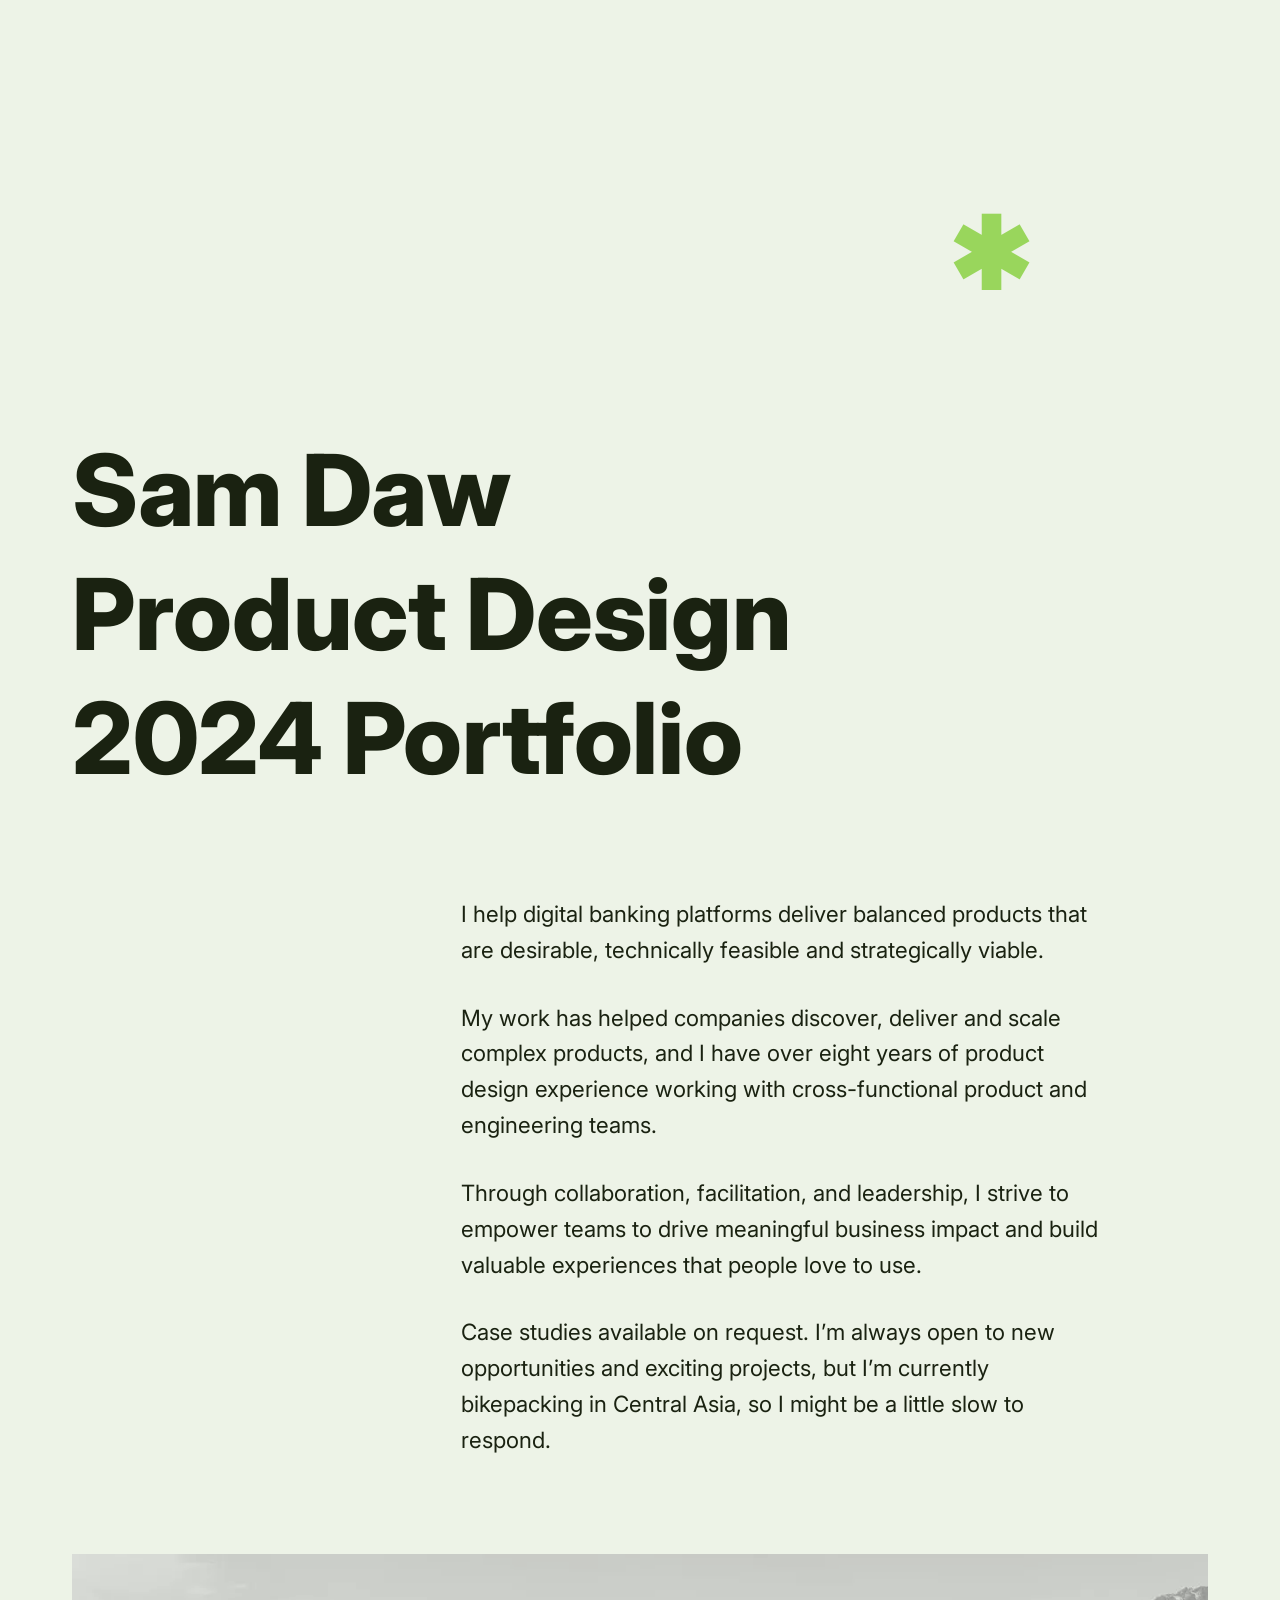
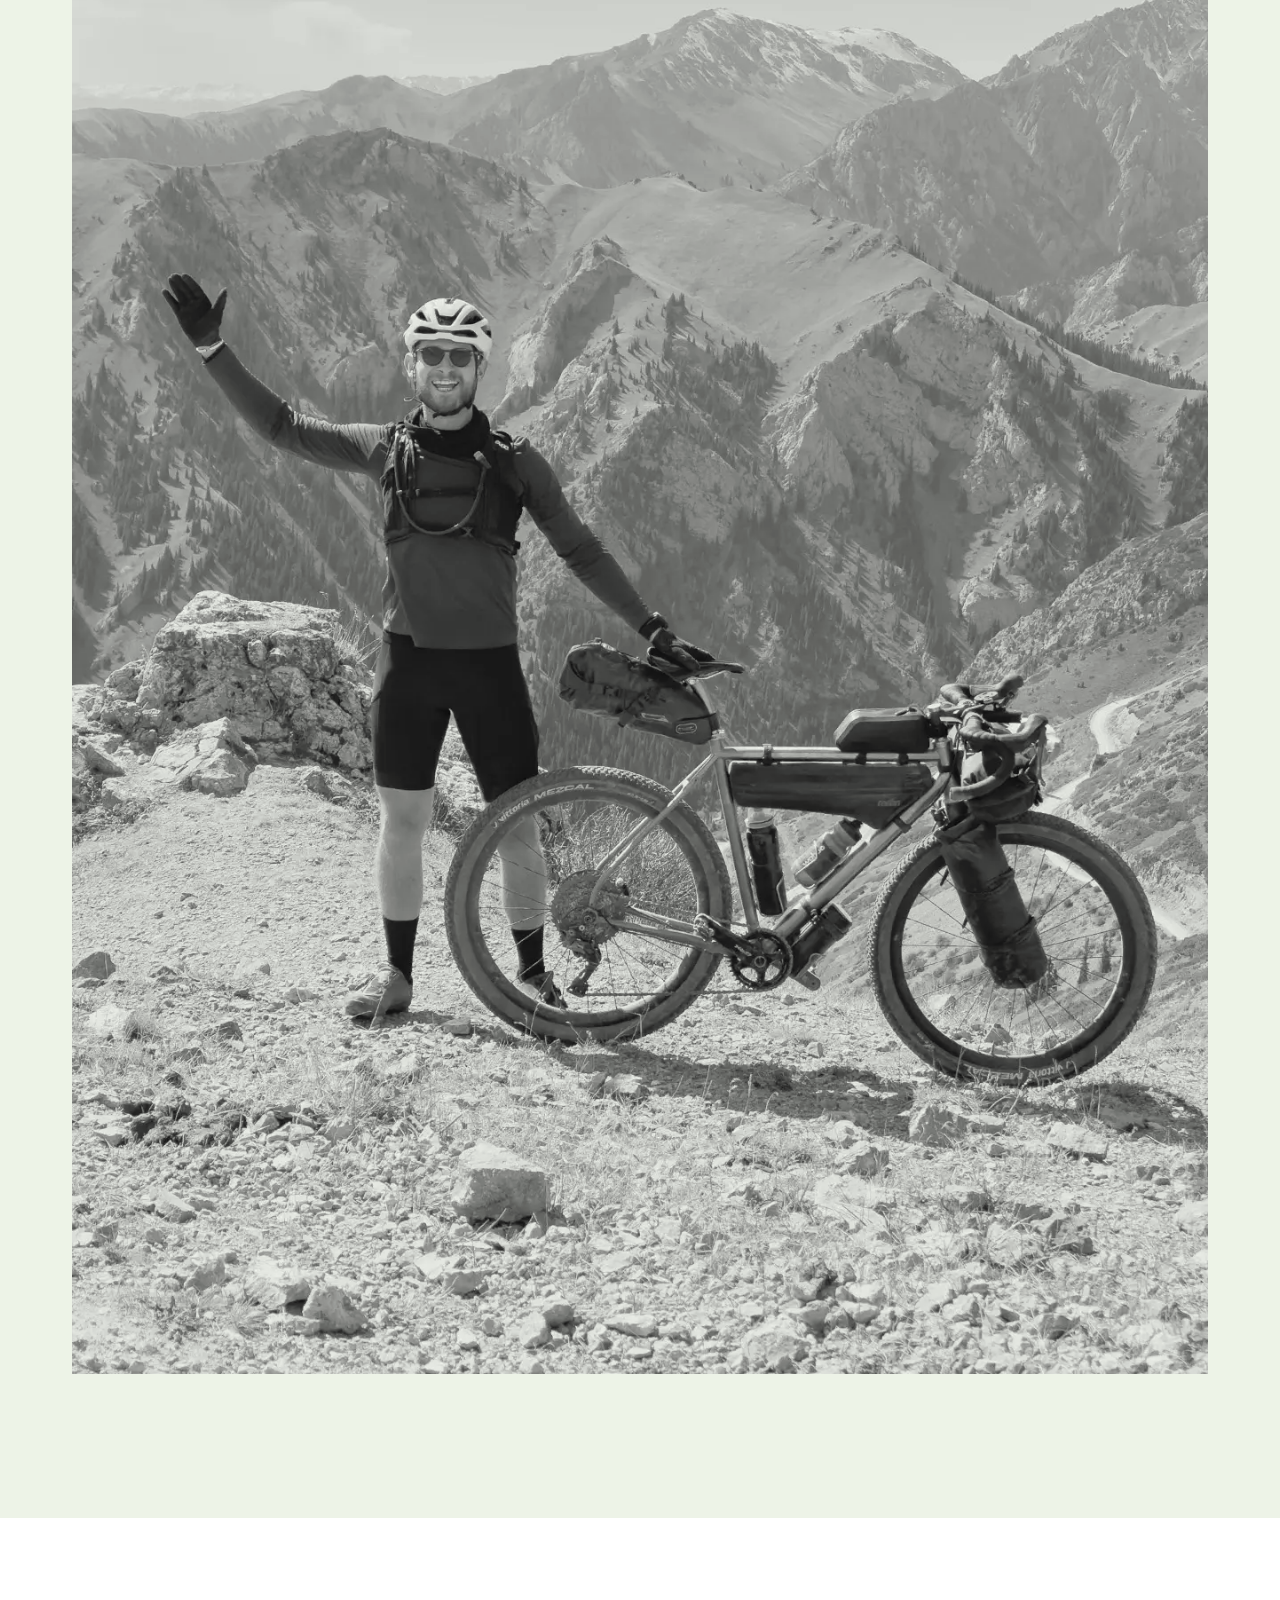
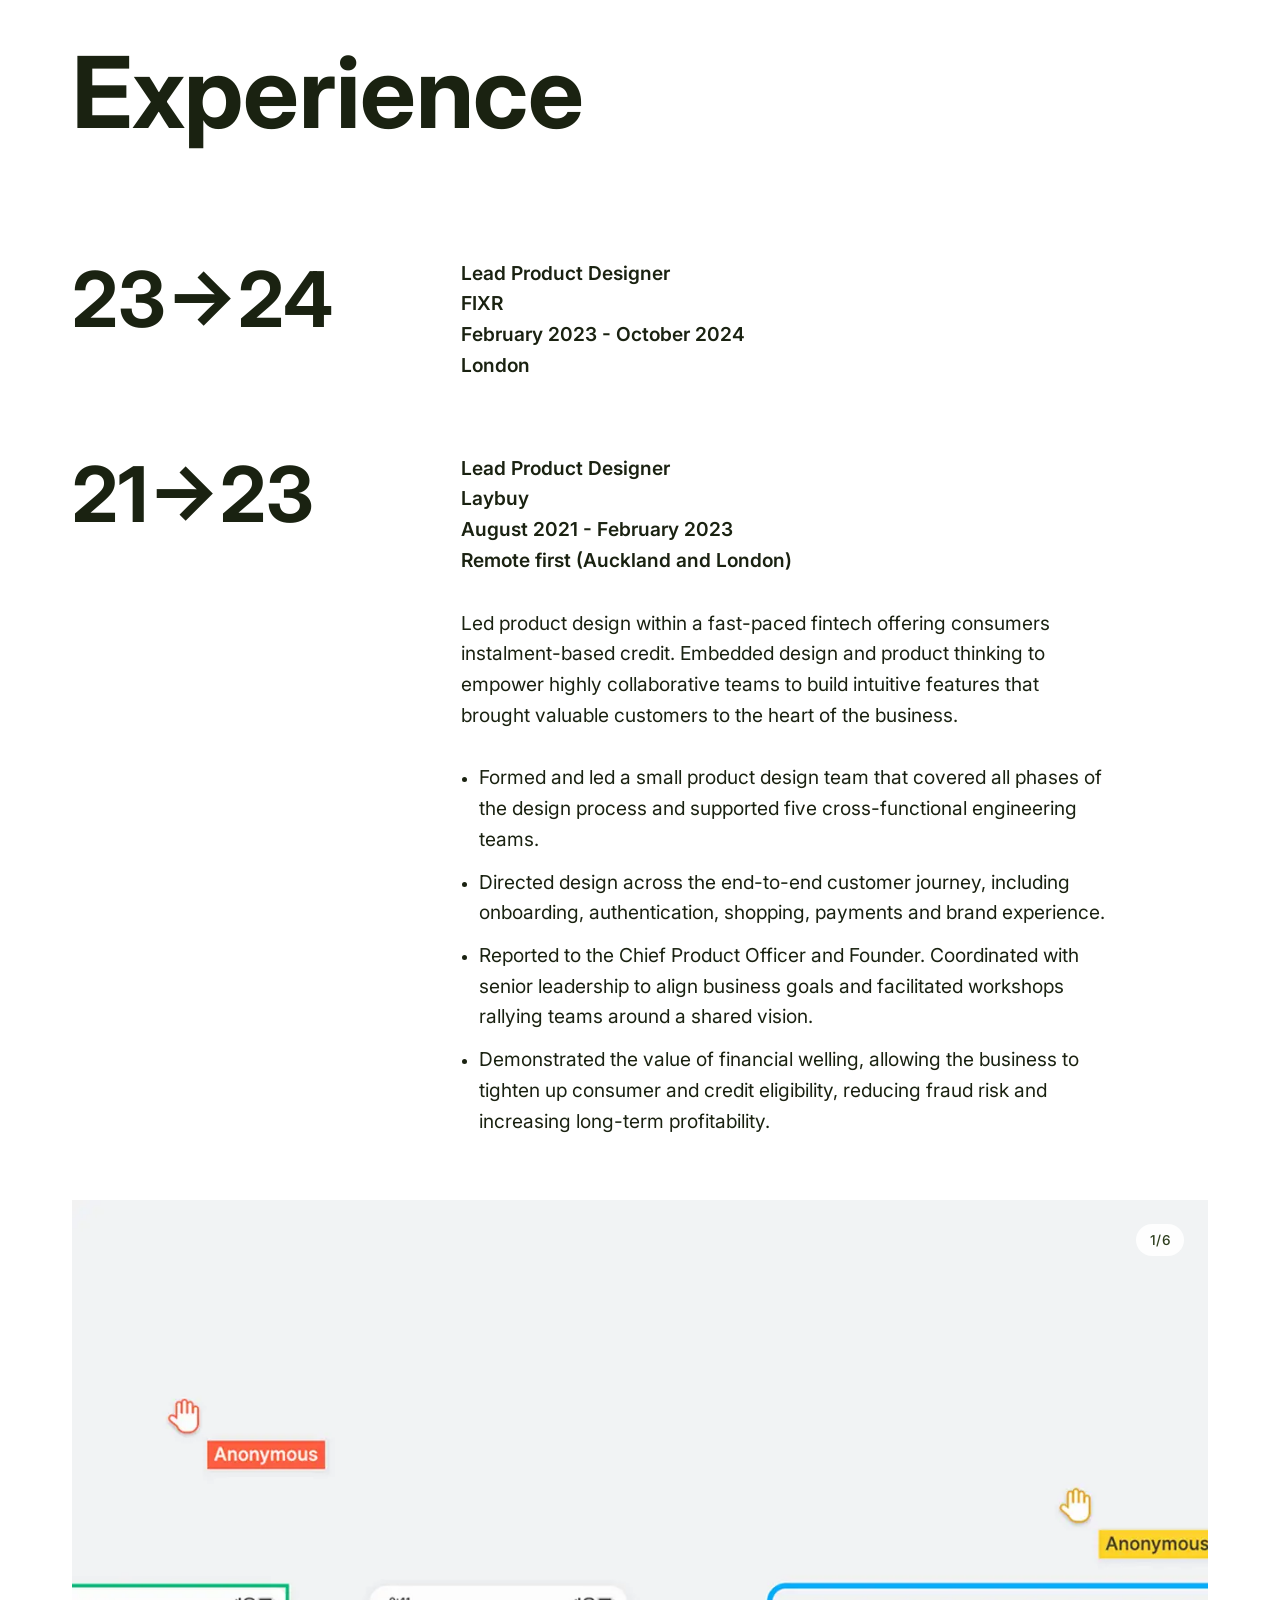
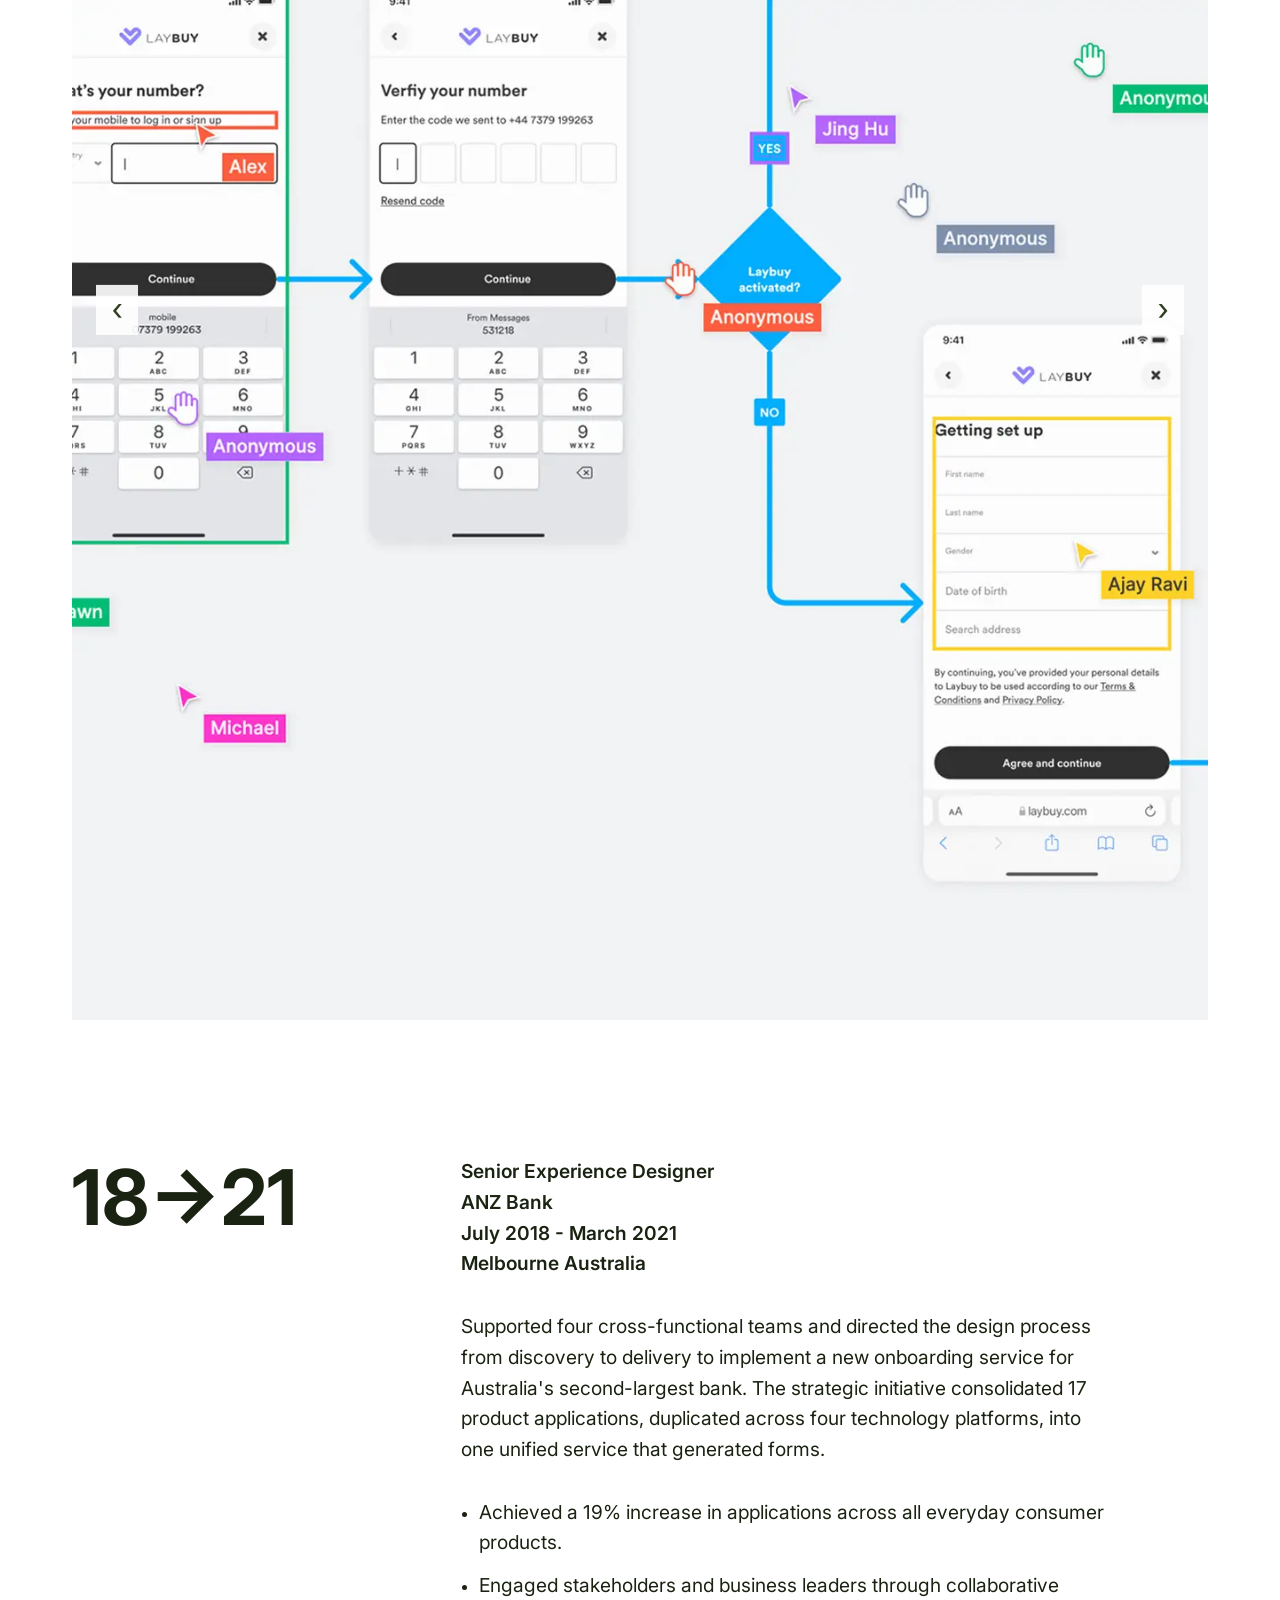
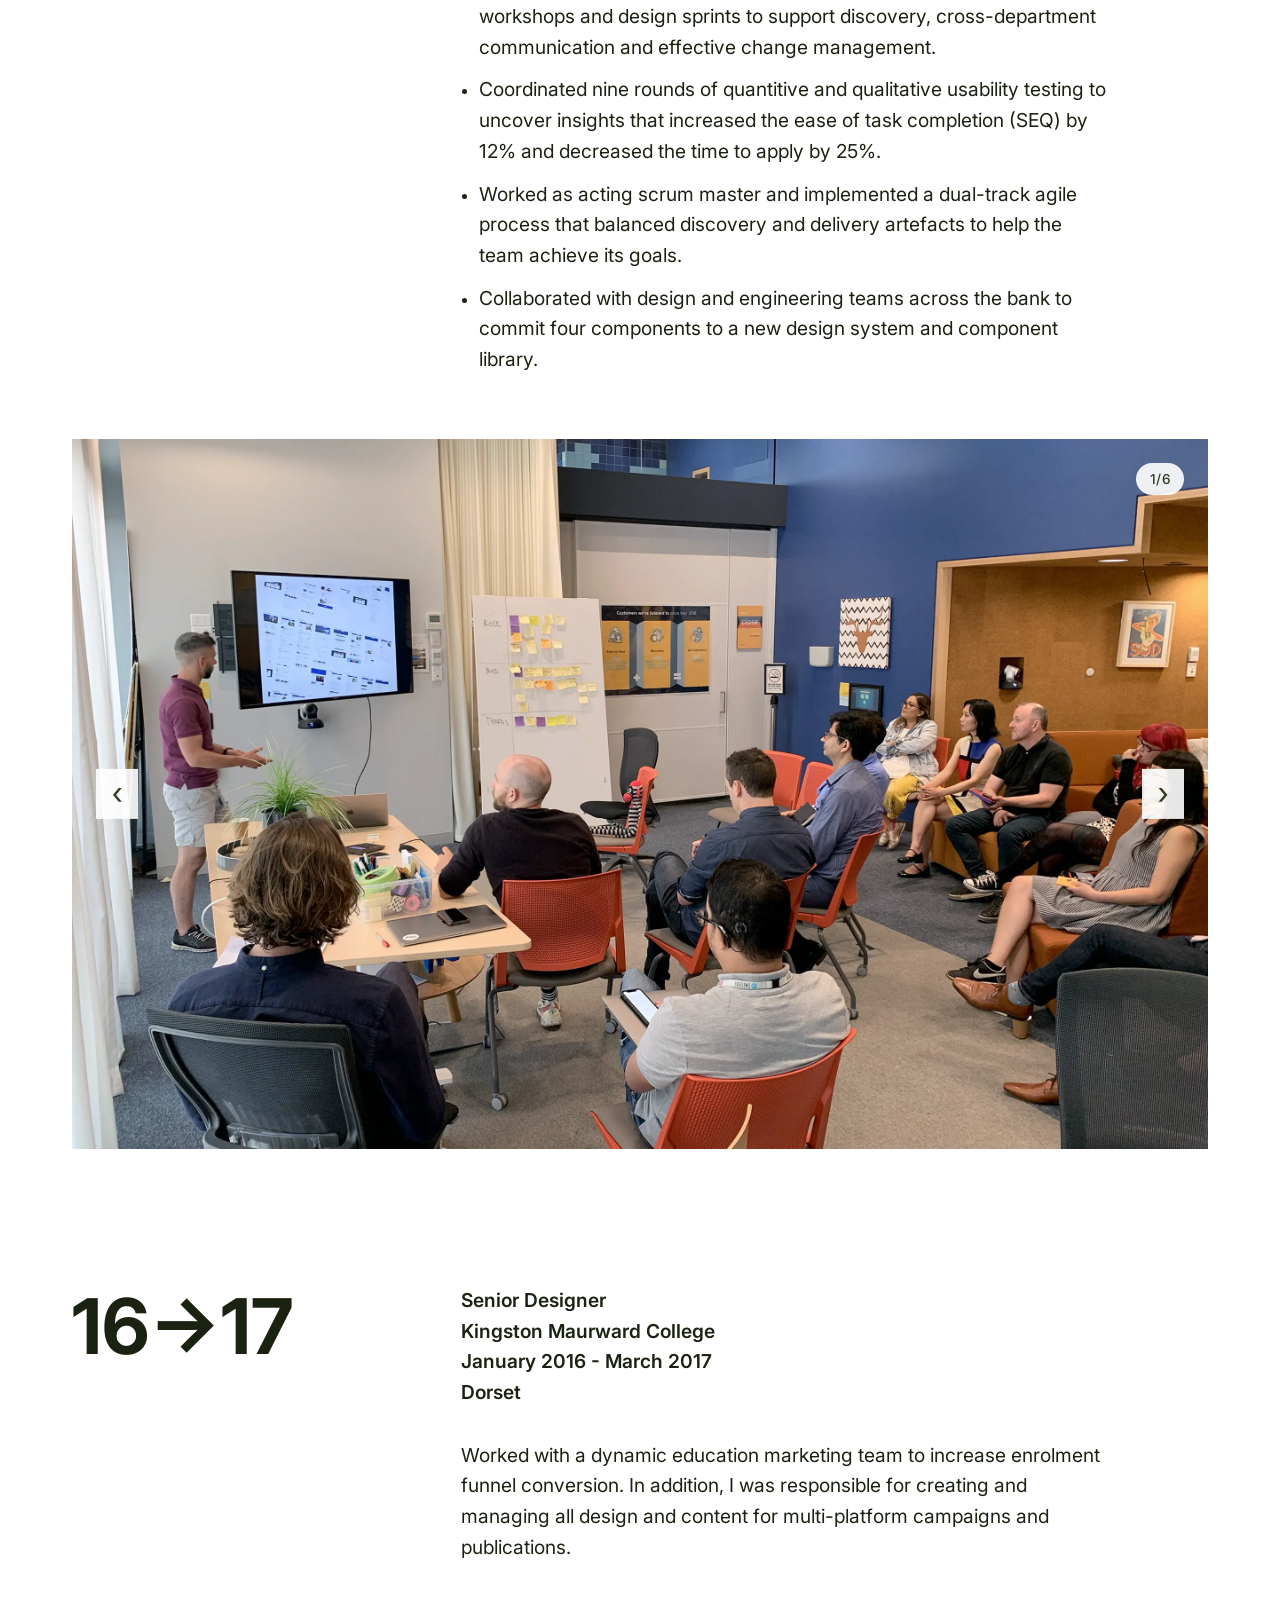
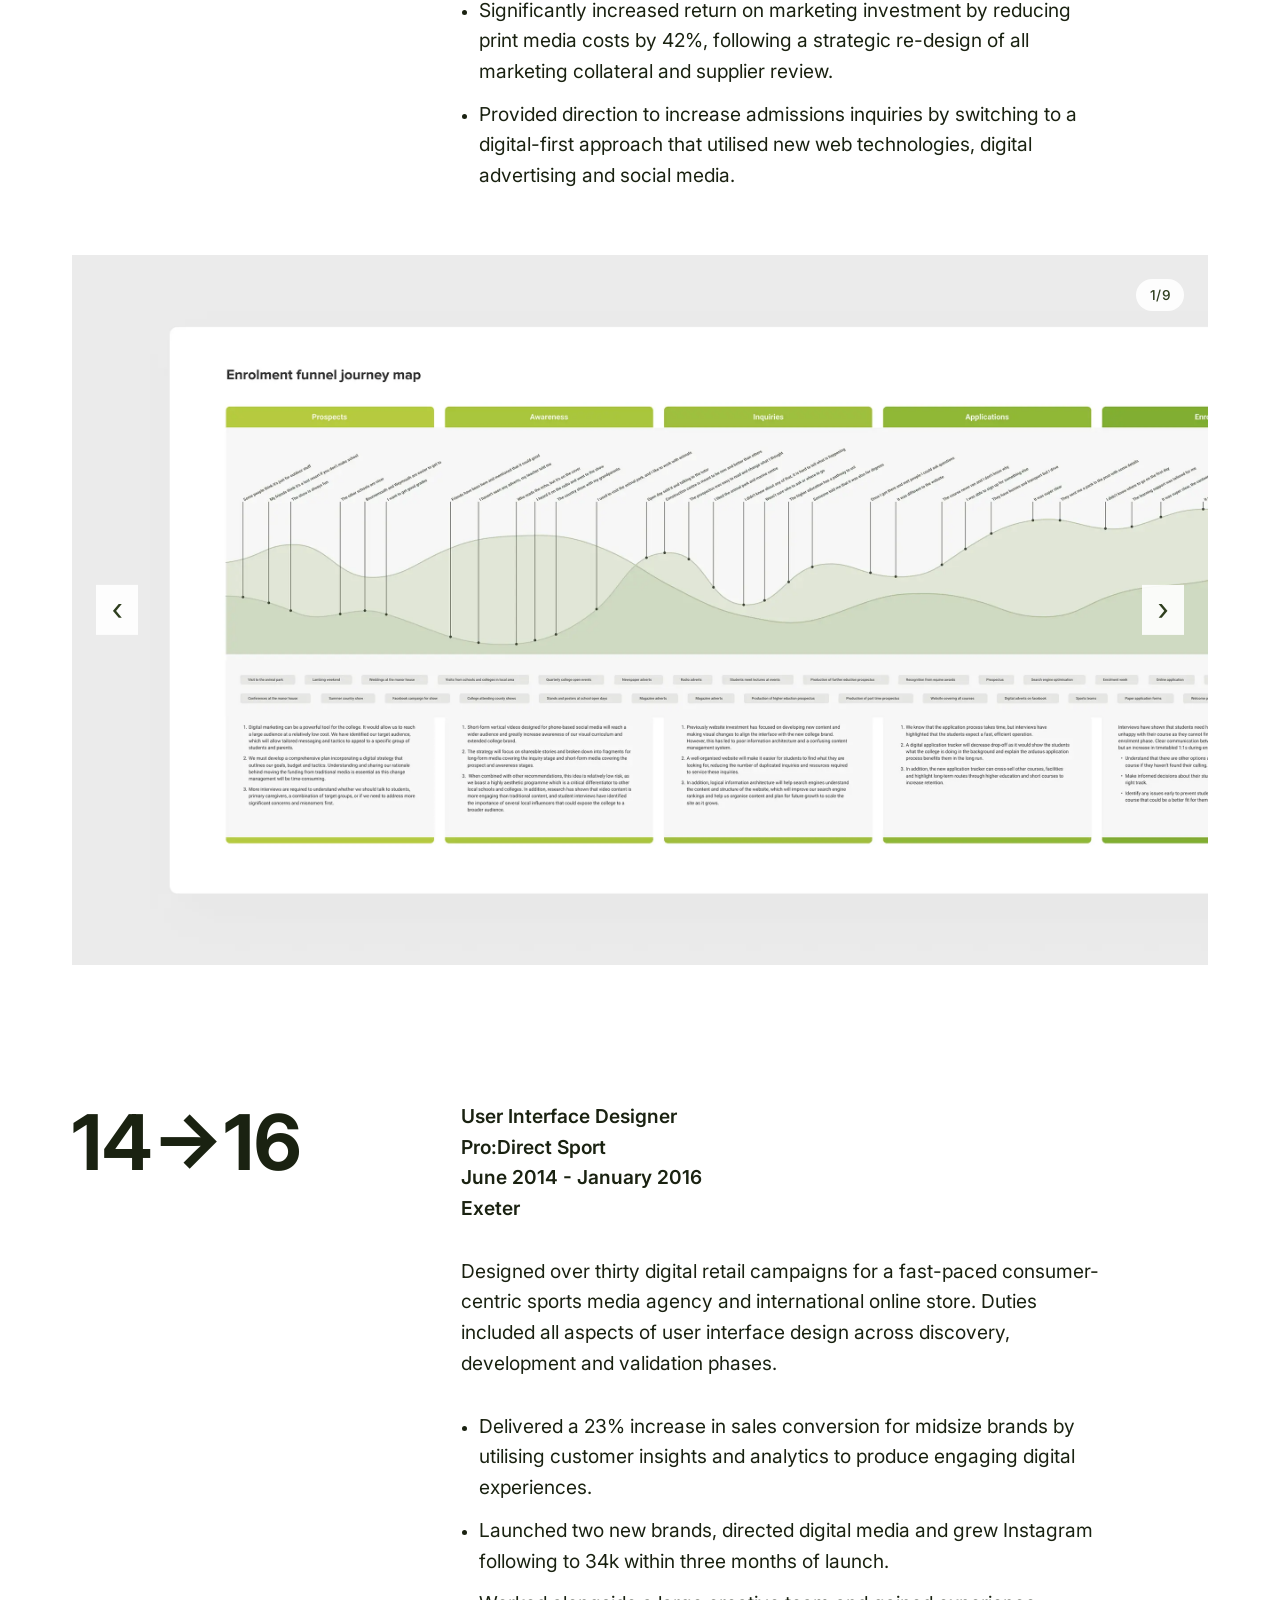
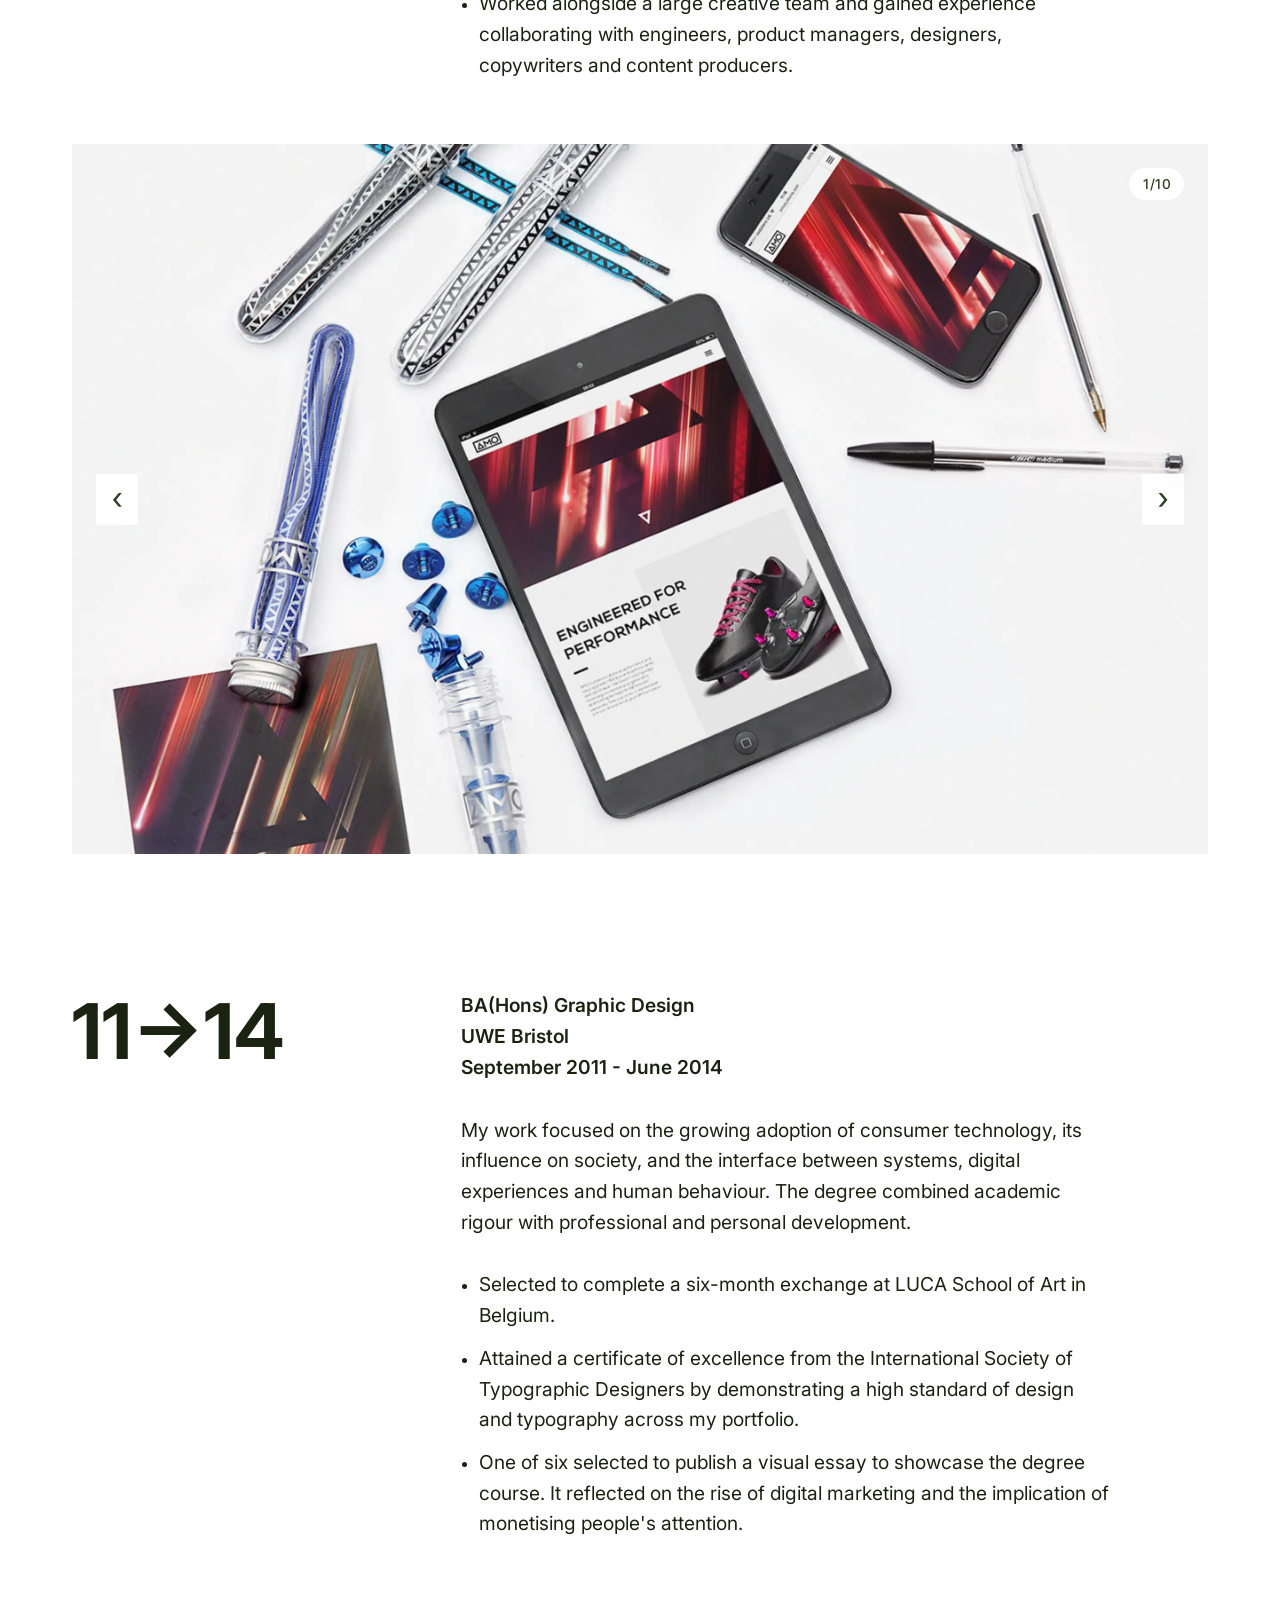
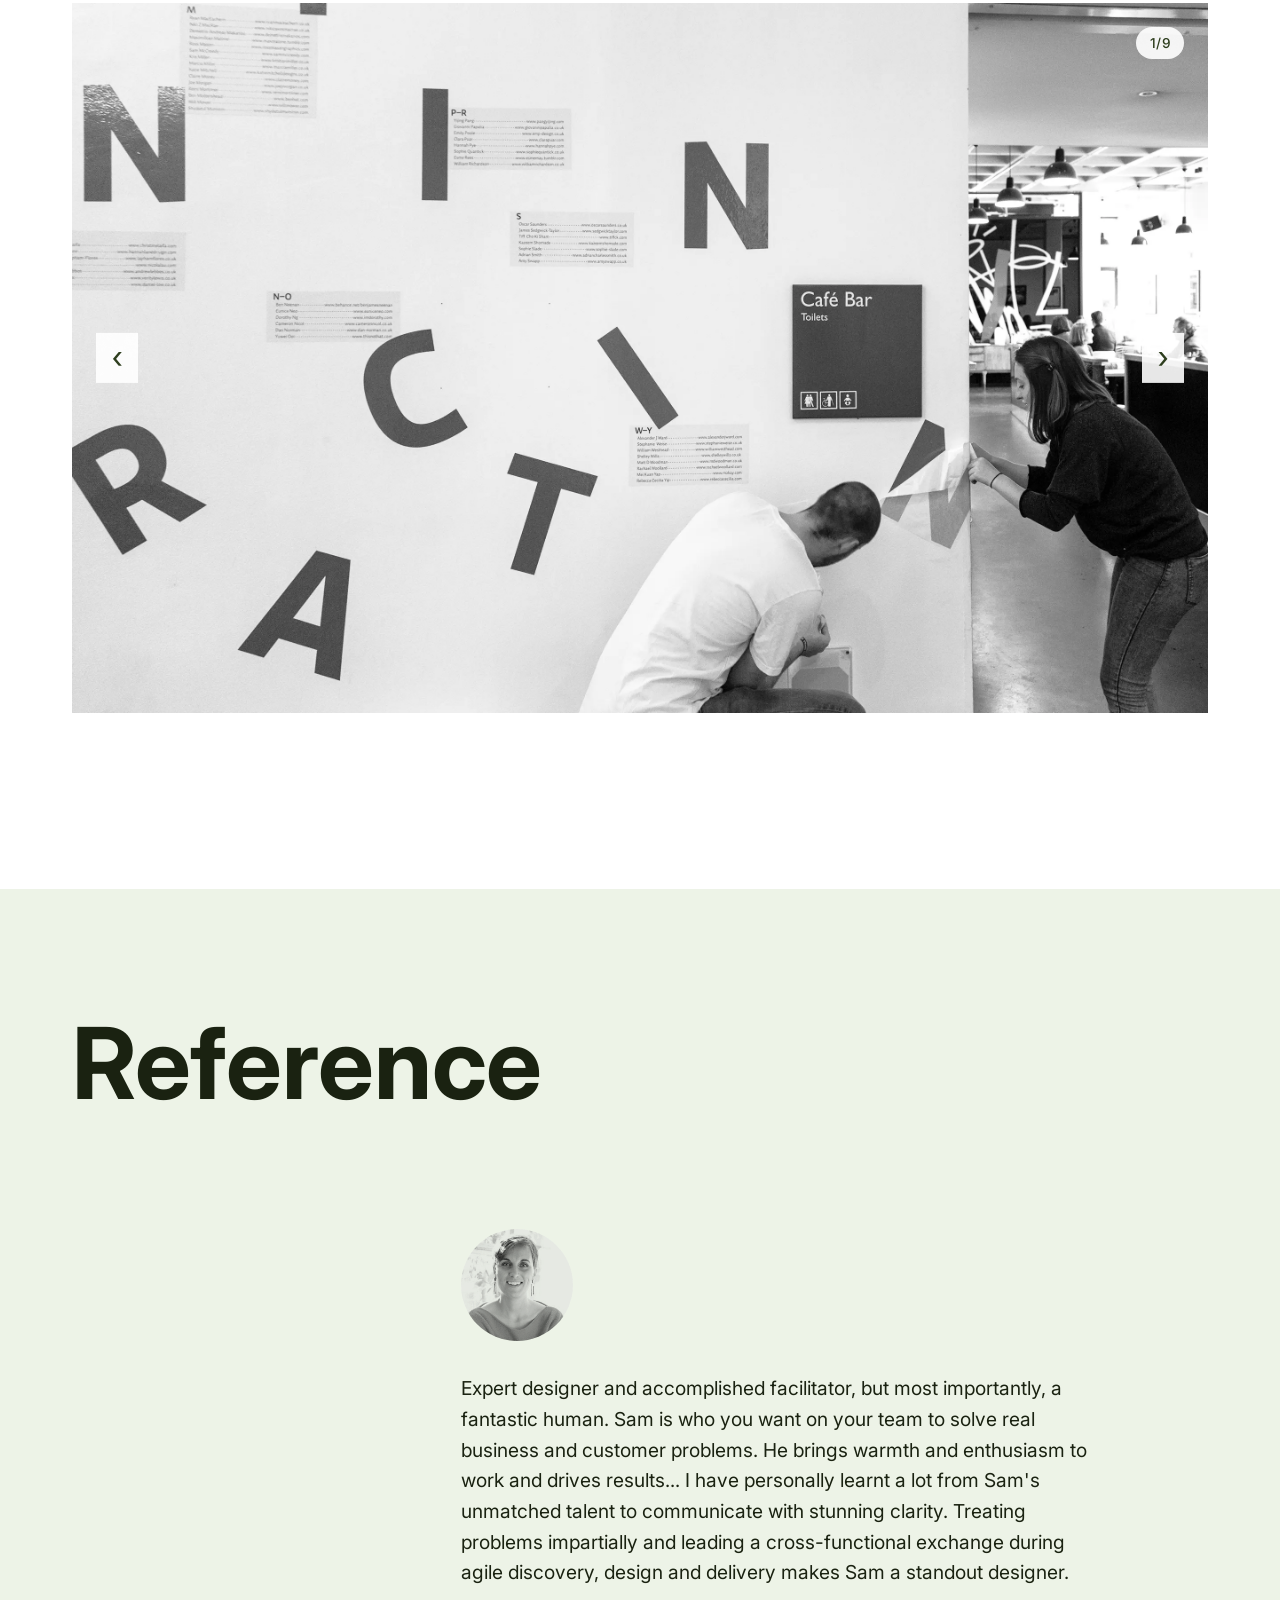
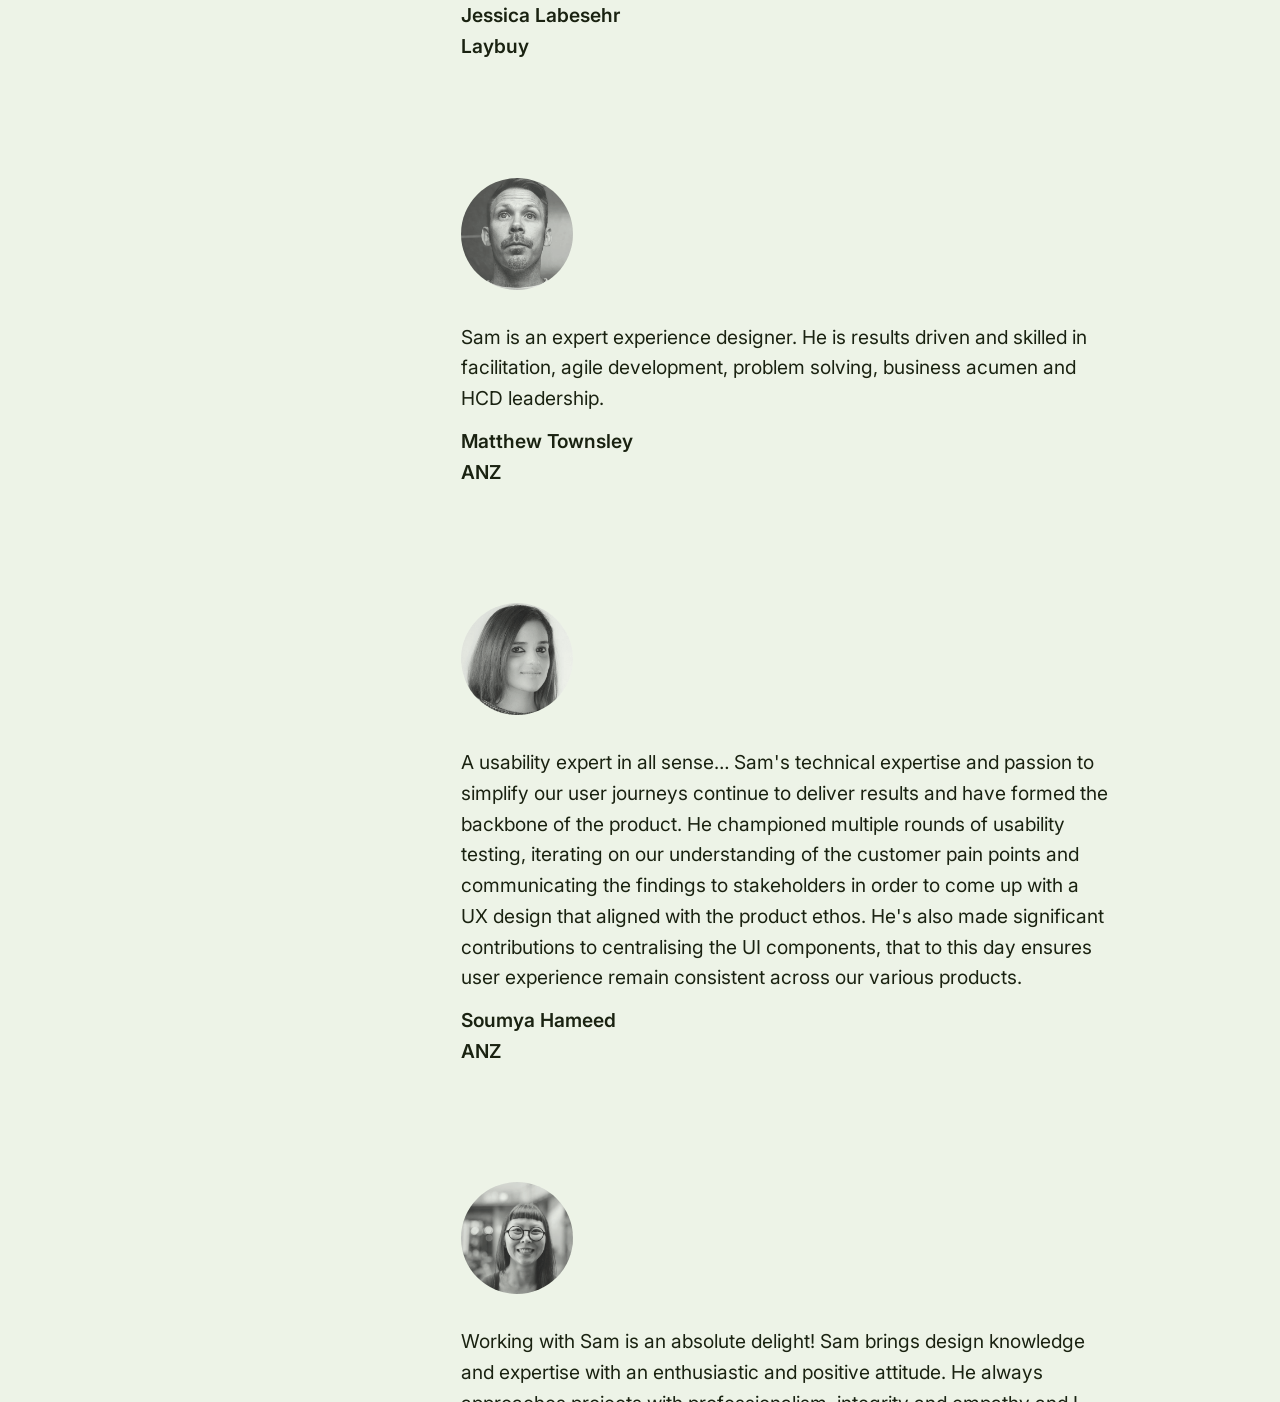
==== commit 641ecdcf: "Inter font fix for headings" ====
--- a/index.html
+++ b/index.html
@@ -8,6 +8,7 @@
    <meta name="viewport" content="width=device-width, initial-scale=1.0">
    <link rel="preconnect" href="https://fonts.googleapis.com">
    <link rel="preconnect" href="https://fonts.gstatic.com" crossorigin>
+   <link href="https://fonts.googleapis.com/css2?family=Inter:opsz,wght@14..32,100..900&display=swap" rel="stylesheet">
    <link href="https://fonts.googleapis.com/css2?family=Inter:opsz,wght@14..32,100..900&display=swap&text=↑→↓←✱✺‹›" rel="stylesheet">
    <link rel="apple-touch-icon" sizes="180x180" href="/img/fav/apple-touch-icon.png">
    <link rel="icon" type="image/png" sizes="32x32" href="/img/fav/favicon-32x32.png">
@@ -19,7 +20,7 @@
 <body>
    <!-- header section -->
    <header class="grid margin" id="top">
-      <span class="blob">✱</span>
+      <span class="blob start9 end12">✱</span>
    </header>
 
    <main>
@@ -27,7 +28,7 @@
       <!-- intro section -->
       <section class="profile">
          <div class="margin grid">
-            <h1 class="bold">Sam Daw<br>Product Design<br>2024 Portfolio</h1>
+            <h1 class="extrabold">Sam Daw<br>Product Design<br>2024 Portfolio</h1>
             <div class="start4 end11 p1 marginbottom">
                <p>I help digital banking platforms deliver balanced products that are desirable, technically feasible and strategically viable.</p>
                <p>My work has helped companies discover, deliver and scale complex products, and I have over eight years of product design experience working with cross-functional product and engineering teams.</p>
@@ -470,8 +471,8 @@
             listen on <a href="https://open.spotify.com/user/115130913?si=2d50e5f2678b4d4e" target="_blank" trel="noopener" title="Spotify">Spotify</a>,
             book a session on <a href="https://adplist.org/mentors/sam-daw" target="_blank" trel="noopener" title="ADPList">ADPList</a>.
          </p>
-         <h1 class="start4 end12 alignright">Thank you <a href="#top" title="Back to top" aria-label="Scroll to top">↑</a></h1>
-         <span class="blob">✱</span>
+         <h1 class="start4 end12 alignright extrabold">Thank you <a href="#top" title="Back to top" aria-label="Scroll to top">↑</a></h1>
+         <span class="blob start1 end12">✱</span>
       </div>
    </footer>
    
--- a/css/application.css
+++ b/css/application.css
@@ -1 +1 @@
-*:where(:not(html,iframe,canvas,img,svg,video,audio):not(svg *,symbol *)){all:unset;display:revert}*,*::before,*::after{box-sizing:border-box}a,button{cursor:revert}img{max-inline-size:100%;max-block-size:100%}table{border-collapse:collapse}input,textarea{-webkit-user-select:auto}textarea{white-space:revert}meter{-webkit-appearance:revert;-moz-appearance:revert;appearance:revert}pre{all:revert}::-moz-placeholder{color:unset}::placeholder{color:unset}:where([hidden]){display:none}:where([contenteditable]:not([contenteditable=false])){-moz-user-modify:read-write;-webkit-user-modify:read-write;overflow-wrap:break-word;-webkit-line-break:after-white-space;-webkit-user-select:auto}:where([draggable=true]){-webkit-user-drag:element}:where(dialog:modal){all:revert}:root{--saturation: 35%;--color-front: hsl(var(--hue), var(--saturation), 10%);--color-front2: hsl(var(--hue), var(--saturation), 18%);--color-back: hsl(var(--hue), var(--saturation), 97%);--color-back2: hsl(var(--hue), var(--saturation), 93%);--color-back3: hsl(var(--hue), var(--saturation), 89%);--color-back4: hsl(var(--hue), var(--saturation), 85%);--color-bright: hsl(var(--hue), 60%, 60%);--color-black: hsl(var(--hue), var(--saturation), 10%);--color-white: #ffffff}@media(prefers-color-scheme: dark){:root{--hue: 220;--saturation: 35%;--color-front: hsl(var(--hue), var(--saturation), 97%);--color-front2: hsl(var(--hue), var(--saturation), 89%);--color-back: hsl(var(--hue), var(--saturation), 7%);--color-back2: hsl(var(--hue), var(--saturation), 9%);--color-back3: hsl(var(--hue), var(--saturation), 11%);--color-back4: hsl(var(--hue), var(--saturation), 15%);--color-bright: hsl(var(--hue), 62%, 42%)}}html{font-size:16px;font-family:"Inter",sans-serif;color:var(--color-front)}* ::-moz-selection{background:var(--color-bright)}* ::selection{background:var(--color-bright)}p{font-size:calc(.75rem + .8vmin);line-height:160%;font-weight:400;margin-bottom:.75rem}.p1,.p1 p{font-size:calc(.95rem + .8vmin);line-height:160%;font-weight:400}h1,.h1{font-size:calc(1.2rem + 6.25vw);line-height:125%;font-weight:700;letter-spacing:-0.02rem;margin-bottom:3rem}@media(min-width: 40rem){h1,.h1{margin-bottom:3rem}}@media(min-width: 60rem){h1,.h1{margin-bottom:4rem}}@media(min-width: 90rem){h1,.h1{margin-bottom:5rem}}h2,.h2{font-size:calc(1rem + 4.75vw);line-height:130%;font-weight:700;margin-bottom:2rem}@media(min-width: 40rem){h2,.h2{margin-bottom:2rem}}@media(min-width: 60rem){h2,.h2{margin-bottom:3rem}}@media(min-width: 90rem){h2,.h2{margin-bottom:4rem}}.uppercase,.uppercase p{text-transform:uppercase}.black,.black p{font-weight:800}.bold,.bold p{font-weight:700}.semibold,.semibold p{font-weight:600}ul{margin-left:18px}.alignright{text-align:right}a{text-decoration:underline;color:var(--color-front)}a:active{background-color:var(--color-bright)}@media(min-width: 40rem){a{text-decoration:none;position:relative;transition:color .7s ease}a::before{transform-origin:100% 50%;transform:scale3d(0, 1, 1);transition:transform .4s ease;position:absolute;width:100%;height:.4rem;background:var(--color-bright);top:100%;left:0;pointer-events:none;content:""}a:hover:before{transform-origin:0% 50%;transform:scale3d(1, 1, 1)}a:hover{color:var(--color-bright)}}a:focus,button:focus,input:focus,textarea:focus{outline:4px solid var(--color-bright);outline-offset:2px;border-radius:0}:focus-visible{outline:4px solid var(--color-bright);outline-offset:2px}section,header,footer{padding-top:5rem;padding-bottom:3rem}@media(min-width: 40rem){section,header,footer{padding-top:6rem;padding-bottom:4rem}}@media(min-width: 60rem){section,header,footer{padding-top:7rem;padding-bottom:5rem}}@media(min-width: 90rem){section,header,footer{padding-top:8rem;padding-bottom:6rem}}.nomargin{margin-left:0;margin-right:0}.margin{margin-left:1.25rem;margin-right:1.25rem}@media(min-width: 40rem){.nomargin,.margin{margin-left:3rem;margin-right:3rem}}@media(min-width: 60rem){.nomargin,.margin{margin-left:4.5rem;margin-right:4.5rem}}@media(min-width: 90rem){.nomargin,.margin{margin-left:5rem;margin-right:5rem}}@media(min-width: 90rem){html{max-width:105rem;margin:auto}}body,html{background:var(--color-back2)}.grid{display:grid;row-gap:1rem;-moz-column-gap:1rem;column-gap:1rem;grid-template-columns:repeat(2, 1fr)}.grid>*{grid-column-start:1;grid-column-end:3}.grid .mobstart0{grid-column-start:1}.grid .mobstart1{grid-column-start:2}.grid .mobend1{grid-column-end:2}.grid .mobend2{grid-column-end:3}@media(min-width: 40rem){.grid{grid-template-columns:repeat(12, 1fr);-moz-column-gap:2rem;column-gap:2rem;row-gap:2rem}.grid>*{grid-column-start:1;grid-column-end:13}.grid .start0{grid-column-start:1}.grid .start1{grid-column-start:2}.grid .start2{grid-column-start:3}.grid .start3{grid-column-start:4}.grid .start4{grid-column-start:5}.grid .start5{grid-column-start:6}.grid .start6{grid-column-start:7}.grid .start7{grid-column-start:8}.grid .start8{grid-column-start:9}.grid .start9{grid-column-start:10}.grid .start10{grid-column-start:11}.grid .start11{grid-column-start:12}.grid .end1{grid-column-end:2}.grid .end2{grid-column-end:3}.grid .end3{grid-column-end:4}.grid .end4{grid-column-end:5}.grid .end5{grid-column-end:6}.grid .end6{grid-column-end:7}.grid .end7{grid-column-end:8}.grid .end8{grid-column-end:9}.grid .end9{grid-column-end:10}.grid .end10{grid-column-end:11}.grid .end11{grid-column-end:12}.grid .end12{grid-column-end:13}}.blob{color:var(--color-bright);font-size:calc(1.2rem + 6.25vw);line-height:125%;font-weight:800}header{padding-bottom:0rem}header .blob{margin-top:8rem}@media(min-width: 40rem){header .blob{margin-top:5rem}}@media(min-width: 60rem){header .blob{margin-top:5rem}}@media(min-width: 90rem){header .blob{margin-top:6rem}}footer .blob{margin-bottom:4rem}@media(min-width: 40rem){footer .blob{margin-bottom:6rem}}@media(min-width: 60rem){footer .blob{margin-bottom:8rem}}@media(min-width: 90rem){footer .blob{margin-bottom:10rem}}.experience article{margin-bottom:6rem}.experience article div h2{margin-bottom:0}@media(prefers-color-scheme: light){.experience{background:var(--color-white)}}@media(prefers-color-scheme: dark){.experience{background:var(--color-back)}}.slider{display:flex;align-items:center;position:relative;flex-direction:column}.slider .slider_slides{position:relative;display:flex;align-items:center;overflow-x:scroll;scroll-snap-type:x mandatory;overscroll-behavior-x:contain;gap:0}.slider .slider_slides picture{scroll-snap-align:start;flex-shrink:0;display:flex;align-items:center;justify-content:center;width:100%;height:100%}.slider .slider_slides picture img{-o-object-fit:cover;object-fit:cover;width:100%;height:100%}.slider *::-webkit-scrollbar{display:none}.slider_counter{position:absolute;top:1.5rem;right:1.5rem;padding:6px 10px 6px 12px;color:var(--color-front2);z-index:100;font-size:.75rem;font-weight:500;letter-spacing:.05rem}@media(prefers-color-scheme: dark){.slider_counter{color:var(--color-back)}}.slider_counter::before{content:"";position:absolute;top:0;left:0;bottom:0;right:0;border-radius:100px;background:var(--color-white);opacity:.9;z-index:-1}@media(prefers-color-scheme: dark){.slider_counter::before{background:var(--color-white)}}@media(min-width: 40rem){.slider_counter{font-size:.85rem;padding:8px 12px 8px 14px}}.slider_nav{display:flex;align-items:center;justify-content:space-between;width:100%;position:absolute;top:50%;transform:translateY(-50%);z-index:10;pointer-events:none;visibility:hidden}@media(min-width: 40rem){.slider_nav{visibility:visible}}@media(min-width: 40rem){.slider_nav button{position:relative;pointer-events:initial;border:none;background:rgba(0,0,0,0);color:var(--color-front2);text-align:center;cursor:pointer;z-index:1;margin:1.5rem;padding:.2rem .75rem .4rem .75rem;font-size:2rem}}@media(min-width: 40rem)and (prefers-color-scheme: dark){.slider_nav button{color:var(--color-back)}}@media(min-width: 40rem){.slider_nav button::before{content:"";position:absolute;top:0;left:0;right:0;bottom:0;background:var(--color-white);opacity:.9;z-index:-1;transition:opacity .7s ease}}@media(min-width: 40rem)and (prefers-color-scheme: dark){.slider_nav button::before{background:var(--color-white)}}@media(min-width: 40rem){.slider_nav button:hover::before{opacity:1}}@media(min-width: 60rem){.slider_nav button{margin:1.5rem;padding:.25rem 1rem .45rem 1rem;font-size:2rem}}.slider_dots{display:flex;justify-content:center;gap:.3rem;margin-top:1.25rem}@media(min-width: 40rem){.slider_dots{display:none}}.slider_dots .slider_dot{width:.4rem;height:.4rem;background-color:var(--color-front);opacity:.4;border-radius:50%;transition:.25s ease}.slider_dots .slider_dot.active{background-color:var(--color-bright);opacity:1}.filter{display:flex;position:relative}.filter::before{content:"";position:absolute;width:100%;height:100%;-o-object-fit:cover;object-fit:cover;mix-blend-mode:multiply;background:var(--color-bright);opacity:.05}.reference .quote{display:flex;flex-direction:column}@media(min-width: 90rem){.reference .quote{flex-direction:row}}.reference picture{width:5rem;height:5rem;opacity:.9;flex-shrink:0}@media(min-width: 40rem){.reference picture{width:6rem;height:6rem}}@media(min-width: 60rem){.reference picture{width:7rem;height:7rem;margin-right:2rem;margin-top:.5rem}}.reference picture img,.reference picture::before{border-radius:100px;flex-shrink:0}.marginbottom{margin-bottom:1.5rem}@media(min-width: 60rem){.marginbottom{margin-bottom:2rem}}.marginbottom>*{margin-bottom:1rem}@media(min-width: 40rem){.marginbottom>*{margin-bottom:2rem}}@media(min-width: 90rem){.marginbottom>*{margin-bottom:2.5rem}}.margintop{margin-top:1.5rem}@media(min-width: 60rem){.margintop{margin-top:2rem}}.margintop>*{margin-top:1rem}@media(min-width: 40rem){.margintop>*{margin-top:2rem}}@media(min-width: 90rem){.margintop>*{margin-top:2.5rem}}@media(min-width: 40rem){.experience .marginbottom{padding-top:.5rem}}footer{background:var(--color-back3)}/*# sourceMappingURL=application.css.map */+*:where(:not(html,iframe,canvas,img,svg,video,audio):not(svg *,symbol *)){all:unset;display:revert}*,*::before,*::after{box-sizing:border-box}a,button{cursor:revert}img{max-inline-size:100%;max-block-size:100%}table{border-collapse:collapse}input,textarea{-webkit-user-select:auto}textarea{white-space:revert}meter{-webkit-appearance:revert;-moz-appearance:revert;appearance:revert}pre{all:revert}::-moz-placeholder{color:unset}::placeholder{color:unset}:where([hidden]){display:none}:where([contenteditable]:not([contenteditable=false])){-moz-user-modify:read-write;-webkit-user-modify:read-write;overflow-wrap:break-word;-webkit-line-break:after-white-space;-webkit-user-select:auto}:where([draggable=true]){-webkit-user-drag:element}:where(dialog:modal){all:revert}:root{--saturation: 35%;--color-front: hsl(var(--hue), var(--saturation), 10%);--color-front2: hsl(var(--hue), var(--saturation), 18%);--color-back: hsl(var(--hue), var(--saturation), 97%);--color-back2: hsl(var(--hue), var(--saturation), 93%);--color-back3: hsl(var(--hue), var(--saturation), 89%);--color-back4: hsl(var(--hue), var(--saturation), 85%);--color-bright: hsl(var(--hue), 60%, 60%);--color-black: hsl(var(--hue), var(--saturation), 10%);--color-white: #ffffff}@media(prefers-color-scheme: dark){:root{--hue: 220;--saturation: 35%;--color-front: hsl(var(--hue), var(--saturation), 97%);--color-front2: hsl(var(--hue), var(--saturation), 89%);--color-back: hsl(var(--hue), var(--saturation), 7%);--color-back2: hsl(var(--hue), var(--saturation), 9%);--color-back3: hsl(var(--hue), var(--saturation), 11%);--color-back4: hsl(var(--hue), var(--saturation), 15%);--color-bright: hsl(var(--hue), 62%, 42%)}}html{font-size:16px;font-family:"Inter",sans-serif;color:var(--color-front)}* ::-moz-selection{background:var(--color-bright)}* ::selection{background:var(--color-bright)}p{font-size:calc(.75rem + .8vmin);line-height:160%;font-weight:400;margin-bottom:.75rem}.p1,.p1 p{font-size:calc(.95rem + .8vmin);line-height:160%;font-weight:400}h1,.h1{font-size:calc(1.2rem + 6.25vw);line-height:125%;font-weight:700;letter-spacing:-0.02rem;margin-bottom:3rem}@media(min-width: 40rem){h1,.h1{margin-bottom:3rem}}@media(min-width: 60rem){h1,.h1{margin-bottom:4rem}}@media(min-width: 90rem){h1,.h1{margin-bottom:5rem}}h2,.h2{font-size:calc(1rem + 4.75vw);line-height:130%;font-weight:700;margin-bottom:2rem}@media(min-width: 40rem){h2,.h2{margin-bottom:2rem}}@media(min-width: 60rem){h2,.h2{margin-bottom:3rem}}@media(min-width: 90rem){h2,.h2{margin-bottom:4rem}}.uppercase,.uppercase p{text-transform:uppercase}.extrabold,.extrabold p{font-weight:800}.bold,.bold p{font-weight:700}.semibold,.semibold p{font-weight:600}ul{margin-left:18px}.alignright{text-align:right}a{text-decoration:underline;color:var(--color-front)}a:active{background-color:var(--color-bright)}@media(min-width: 40rem){a{text-decoration:none;position:relative;transition:color .7s ease}a::before{transform-origin:100% 50%;transform:scale3d(0, 1, 1);transition:transform .4s ease;position:absolute;width:100%;height:.4rem;background:var(--color-bright);top:100%;left:0;pointer-events:none;content:""}a:hover:before{transform-origin:0% 50%;transform:scale3d(1, 1, 1)}a:hover{color:var(--color-bright)}}a:focus,button:focus,input:focus,textarea:focus{outline:4px solid var(--color-bright);outline-offset:2px;border-radius:0}:focus-visible{outline:4px solid var(--color-bright);outline-offset:2px}section,header,footer{padding-top:5rem;padding-bottom:3rem}@media(min-width: 40rem){section,header,footer{padding-top:6rem;padding-bottom:4rem}}@media(min-width: 60rem){section,header,footer{padding-top:7rem;padding-bottom:5rem}}@media(min-width: 90rem){section,header,footer{padding-top:8rem;padding-bottom:6rem}}.nomargin{margin-left:0;margin-right:0}.margin{margin-left:1.25rem;margin-right:1.25rem}@media(min-width: 40rem){.nomargin,.margin{margin-left:3rem;margin-right:3rem}}@media(min-width: 60rem){.nomargin,.margin{margin-left:4.5rem;margin-right:4.5rem}}@media(min-width: 90rem){.nomargin,.margin{margin-left:5rem;margin-right:5rem}}@media(min-width: 90rem){html{max-width:105rem;margin:auto}}body,html{background:var(--color-back2)}.grid{display:grid;row-gap:1rem;-moz-column-gap:1rem;column-gap:1rem;grid-template-columns:repeat(2, 1fr)}.grid>*{grid-column-start:1;grid-column-end:3}.grid .mobstart0{grid-column-start:1}.grid .mobstart1{grid-column-start:2}.grid .mobend1{grid-column-end:2}.grid .mobend2{grid-column-end:3}@media(min-width: 40rem){.grid{grid-template-columns:repeat(12, 1fr);-moz-column-gap:2rem;column-gap:2rem;row-gap:2rem}.grid>*{grid-column-start:1;grid-column-end:13}.grid .start0{grid-column-start:1}.grid .start1{grid-column-start:2}.grid .start2{grid-column-start:3}.grid .start3{grid-column-start:4}.grid .start4{grid-column-start:5}.grid .start5{grid-column-start:6}.grid .start6{grid-column-start:7}.grid .start7{grid-column-start:8}.grid .start8{grid-column-start:9}.grid .start9{grid-column-start:10}.grid .start10{grid-column-start:11}.grid .start11{grid-column-start:12}.grid .end1{grid-column-end:2}.grid .end2{grid-column-end:3}.grid .end3{grid-column-end:4}.grid .end4{grid-column-end:5}.grid .end5{grid-column-end:6}.grid .end6{grid-column-end:7}.grid .end7{grid-column-end:8}.grid .end8{grid-column-end:9}.grid .end9{grid-column-end:10}.grid .end10{grid-column-end:11}.grid .end11{grid-column-end:12}.grid .end12{grid-column-end:13}}.blob{color:var(--color-bright);font-size:calc(1.2rem + 6.25vw);line-height:125%;font-weight:800}header{padding-bottom:0rem}header .blob{margin-top:5rem}@media(min-width: 40rem){header .blob{margin-top:5rem}}@media(min-width: 60rem){header .blob{margin-top:5rem}}@media(min-width: 90rem){header .blob{margin-top:6rem}}footer .blob{margin-bottom:4rem}@media(min-width: 40rem){footer .blob{margin-bottom:6rem}}@media(min-width: 60rem){footer .blob{margin-bottom:8rem}}@media(min-width: 90rem){footer .blob{margin-bottom:10rem}}.experience article{margin-bottom:6rem}.experience article div h2{margin-bottom:0}@media(prefers-color-scheme: light){.experience{background:var(--color-white)}}@media(prefers-color-scheme: dark){.experience{background:var(--color-back)}}.slider{display:flex;align-items:center;position:relative;flex-direction:column}.slider .slider_slides{position:relative;display:flex;align-items:center;overflow-x:scroll;scroll-snap-type:x mandatory;overscroll-behavior-x:contain;gap:0}.slider .slider_slides picture{scroll-snap-align:start;flex-shrink:0;display:flex;align-items:center;justify-content:center;width:100%;height:100%}.slider .slider_slides picture img{-o-object-fit:cover;object-fit:cover;width:100%;height:100%}.slider *::-webkit-scrollbar{display:none}.slider_counter{position:absolute;top:1.5rem;right:1.5rem;padding:6px 10px 6px 12px;color:var(--color-front2);z-index:100;font-size:.75rem;font-weight:500;letter-spacing:.05rem}@media(prefers-color-scheme: dark){.slider_counter{color:var(--color-back)}}.slider_counter::before{content:"";position:absolute;top:0;left:0;bottom:0;right:0;border-radius:100px;background:var(--color-white);opacity:.9;z-index:-1}@media(prefers-color-scheme: dark){.slider_counter::before{background:var(--color-white)}}@media(min-width: 40rem){.slider_counter{font-size:.85rem;padding:8px 12px 8px 14px}}.slider_nav{display:flex;align-items:center;justify-content:space-between;width:100%;position:absolute;top:50%;transform:translateY(-50%);z-index:10;pointer-events:none;visibility:hidden}@media(min-width: 40rem){.slider_nav{visibility:visible}}@media(min-width: 40rem){.slider_nav button{position:relative;pointer-events:initial;border:none;background:rgba(0,0,0,0);color:var(--color-front2);text-align:center;cursor:pointer;z-index:1;margin:1.5rem;padding:.2rem .75rem .4rem .75rem;font-size:2rem}}@media(min-width: 40rem)and (prefers-color-scheme: dark){.slider_nav button{color:var(--color-back)}}@media(min-width: 40rem){.slider_nav button::before{content:"";position:absolute;top:0;left:0;right:0;bottom:0;background:var(--color-white);opacity:.9;z-index:-1;transition:opacity .7s ease}}@media(min-width: 40rem)and (prefers-color-scheme: dark){.slider_nav button::before{background:var(--color-white)}}@media(min-width: 40rem){.slider_nav button:hover::before{opacity:1}}@media(min-width: 60rem){.slider_nav button{margin:1.5rem;padding:.25rem 1rem .45rem 1rem;font-size:2rem}}.slider_dots{display:flex;justify-content:center;gap:.3rem;margin-top:1.25rem}@media(min-width: 40rem){.slider_dots{display:none}}.slider_dots .slider_dot{width:.4rem;height:.4rem;background-color:var(--color-front);opacity:.4;border-radius:50%;transition:.25s ease}.slider_dots .slider_dot.active{background-color:var(--color-bright);opacity:1}.filter{display:flex;position:relative}.filter::before{content:"";position:absolute;width:100%;height:100%;-o-object-fit:cover;object-fit:cover;mix-blend-mode:multiply;background:var(--color-bright);opacity:.05}.reference .quote{display:flex;flex-direction:column}@media(min-width: 90rem){.reference .quote{flex-direction:row}}.reference picture{width:5rem;height:5rem;opacity:.9;flex-shrink:0}@media(min-width: 40rem){.reference picture{width:6rem;height:6rem}}@media(min-width: 60rem){.reference picture{width:7rem;height:7rem;margin-right:2rem;margin-top:.5rem}}.reference picture img,.reference picture::before{border-radius:100px;flex-shrink:0}.marginbottom{margin-bottom:1.5rem}@media(min-width: 60rem){.marginbottom{margin-bottom:2rem}}.marginbottom>*{margin-bottom:1rem}@media(min-width: 40rem){.marginbottom>*{margin-bottom:2rem}}@media(min-width: 90rem){.marginbottom>*{margin-bottom:2.5rem}}.margintop{margin-top:1.5rem}@media(min-width: 60rem){.margintop{margin-top:2rem}}.margintop>*{margin-top:1rem}@media(min-width: 40rem){.margintop>*{margin-top:2rem}}@media(min-width: 90rem){.margintop>*{margin-top:2.5rem}}@media(min-width: 40rem){.experience .marginbottom{padding-top:.5rem}}footer{background:var(--color-back3)}/*# sourceMappingURL=application.css.map */
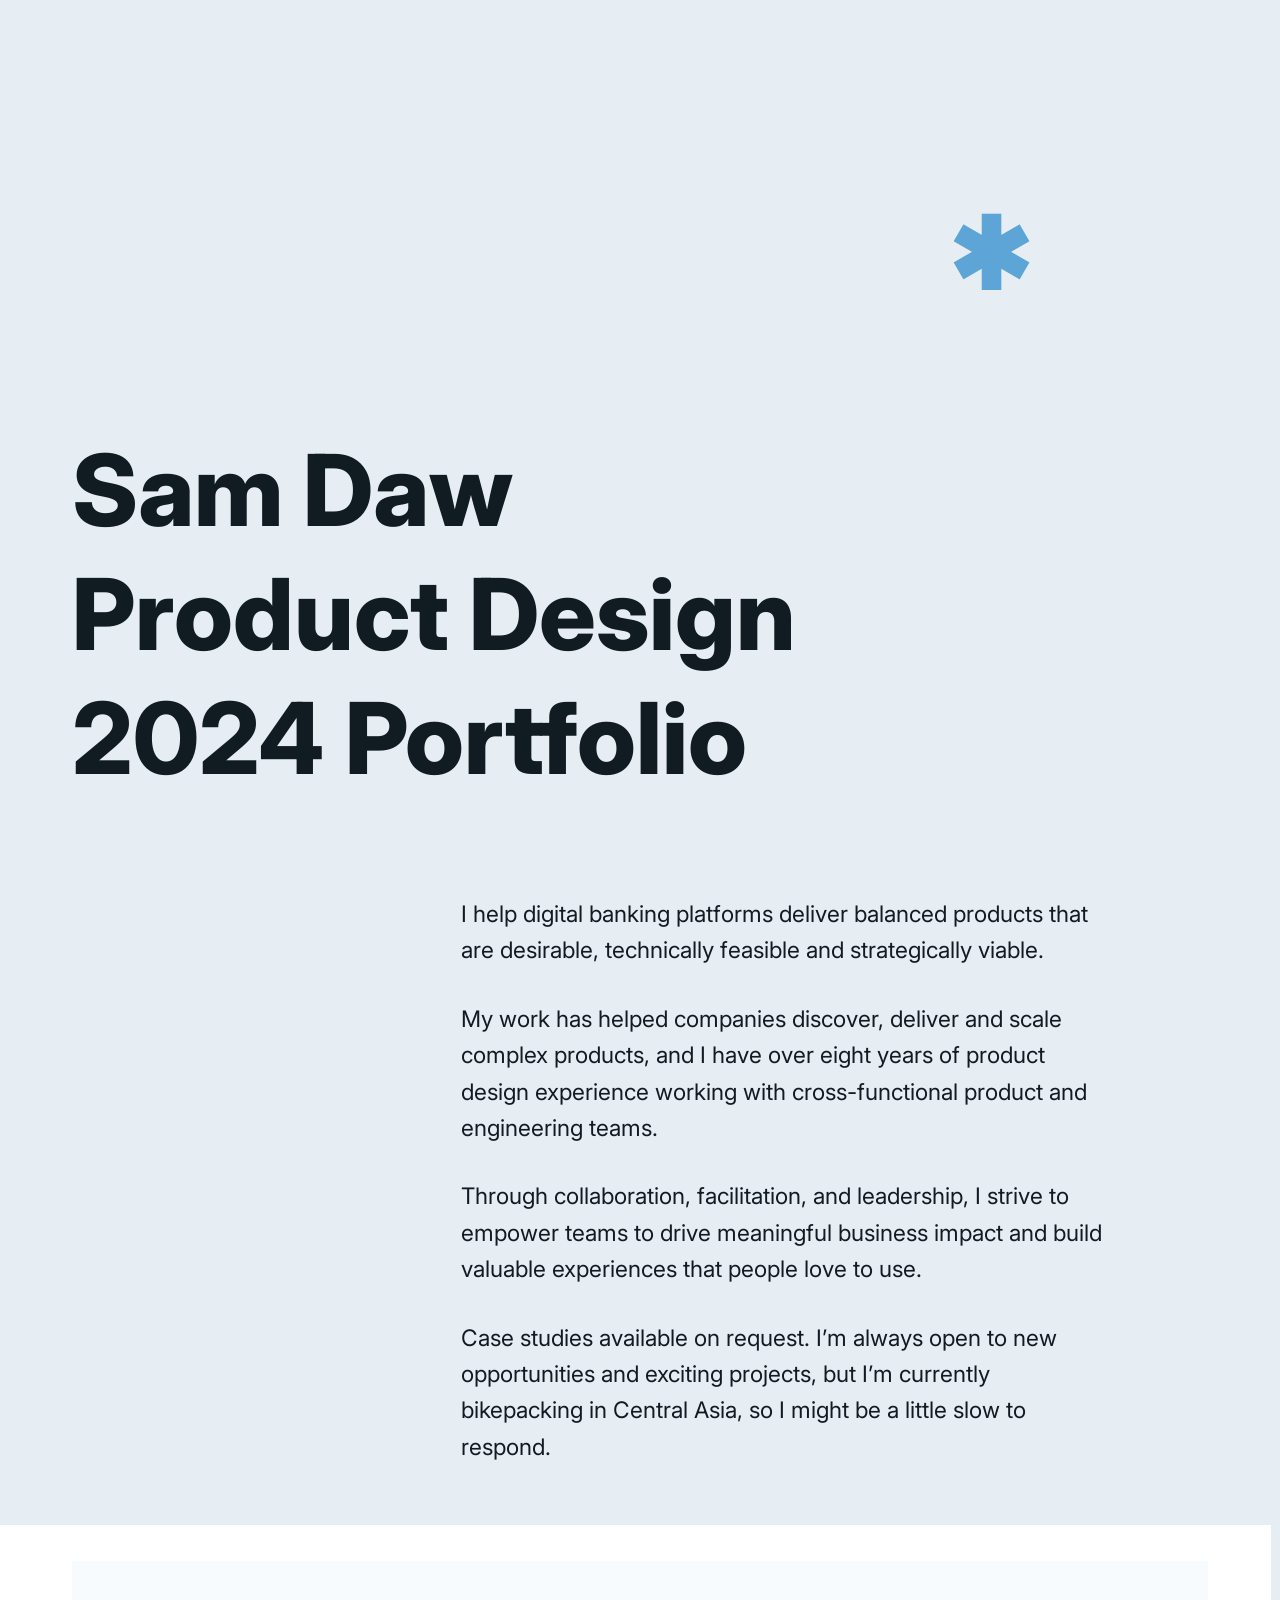
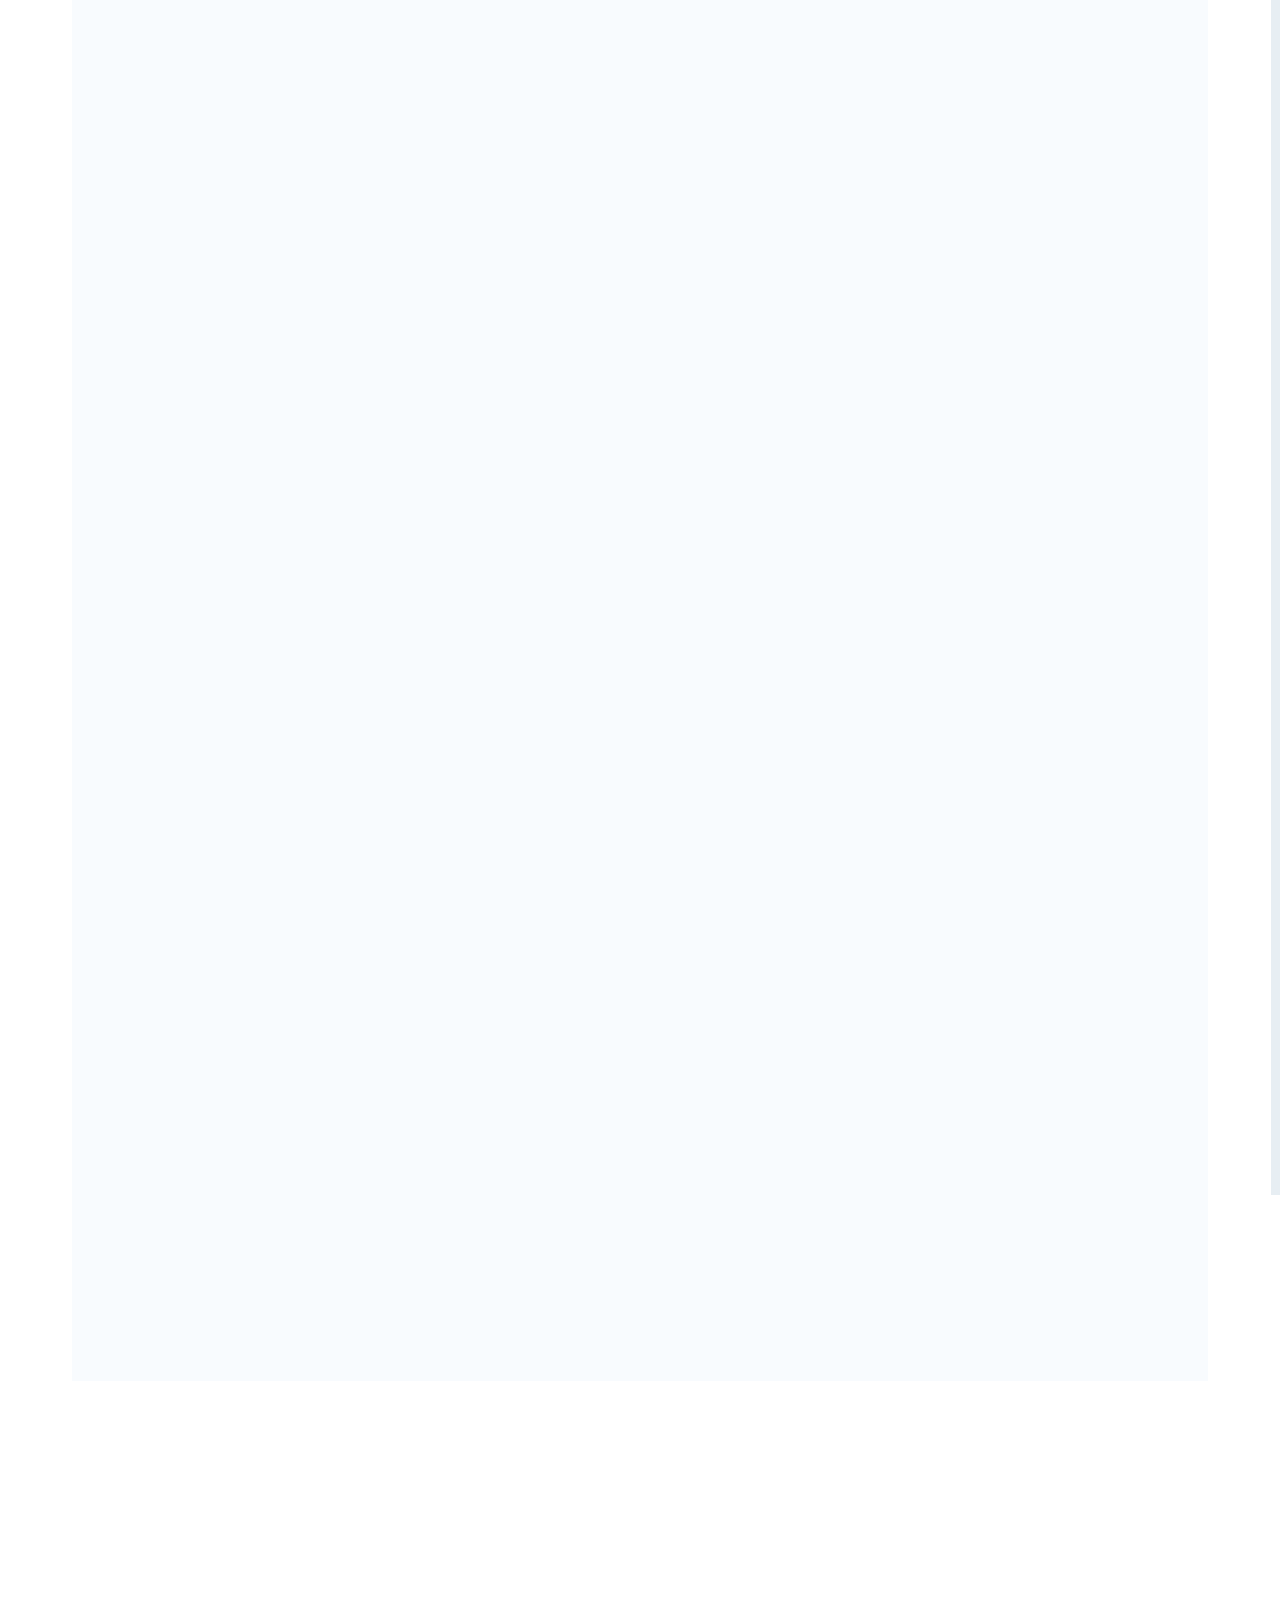
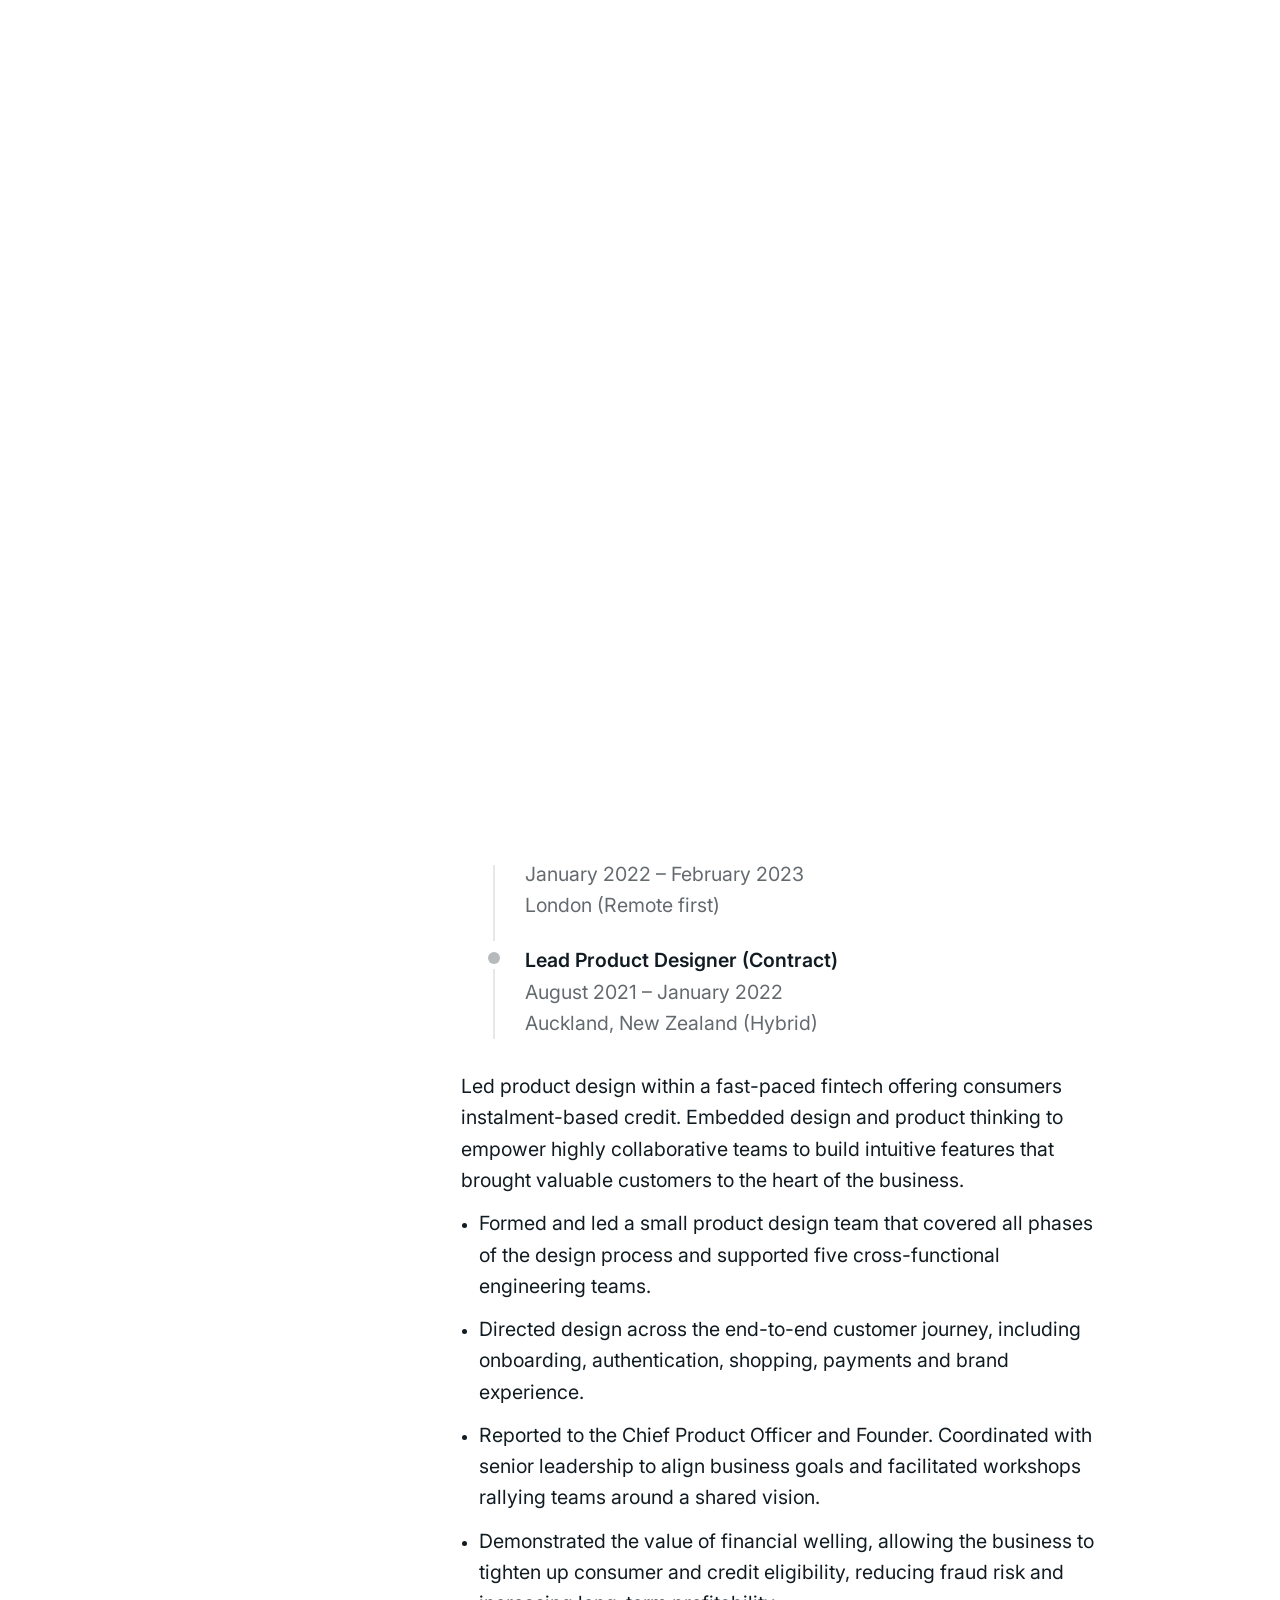
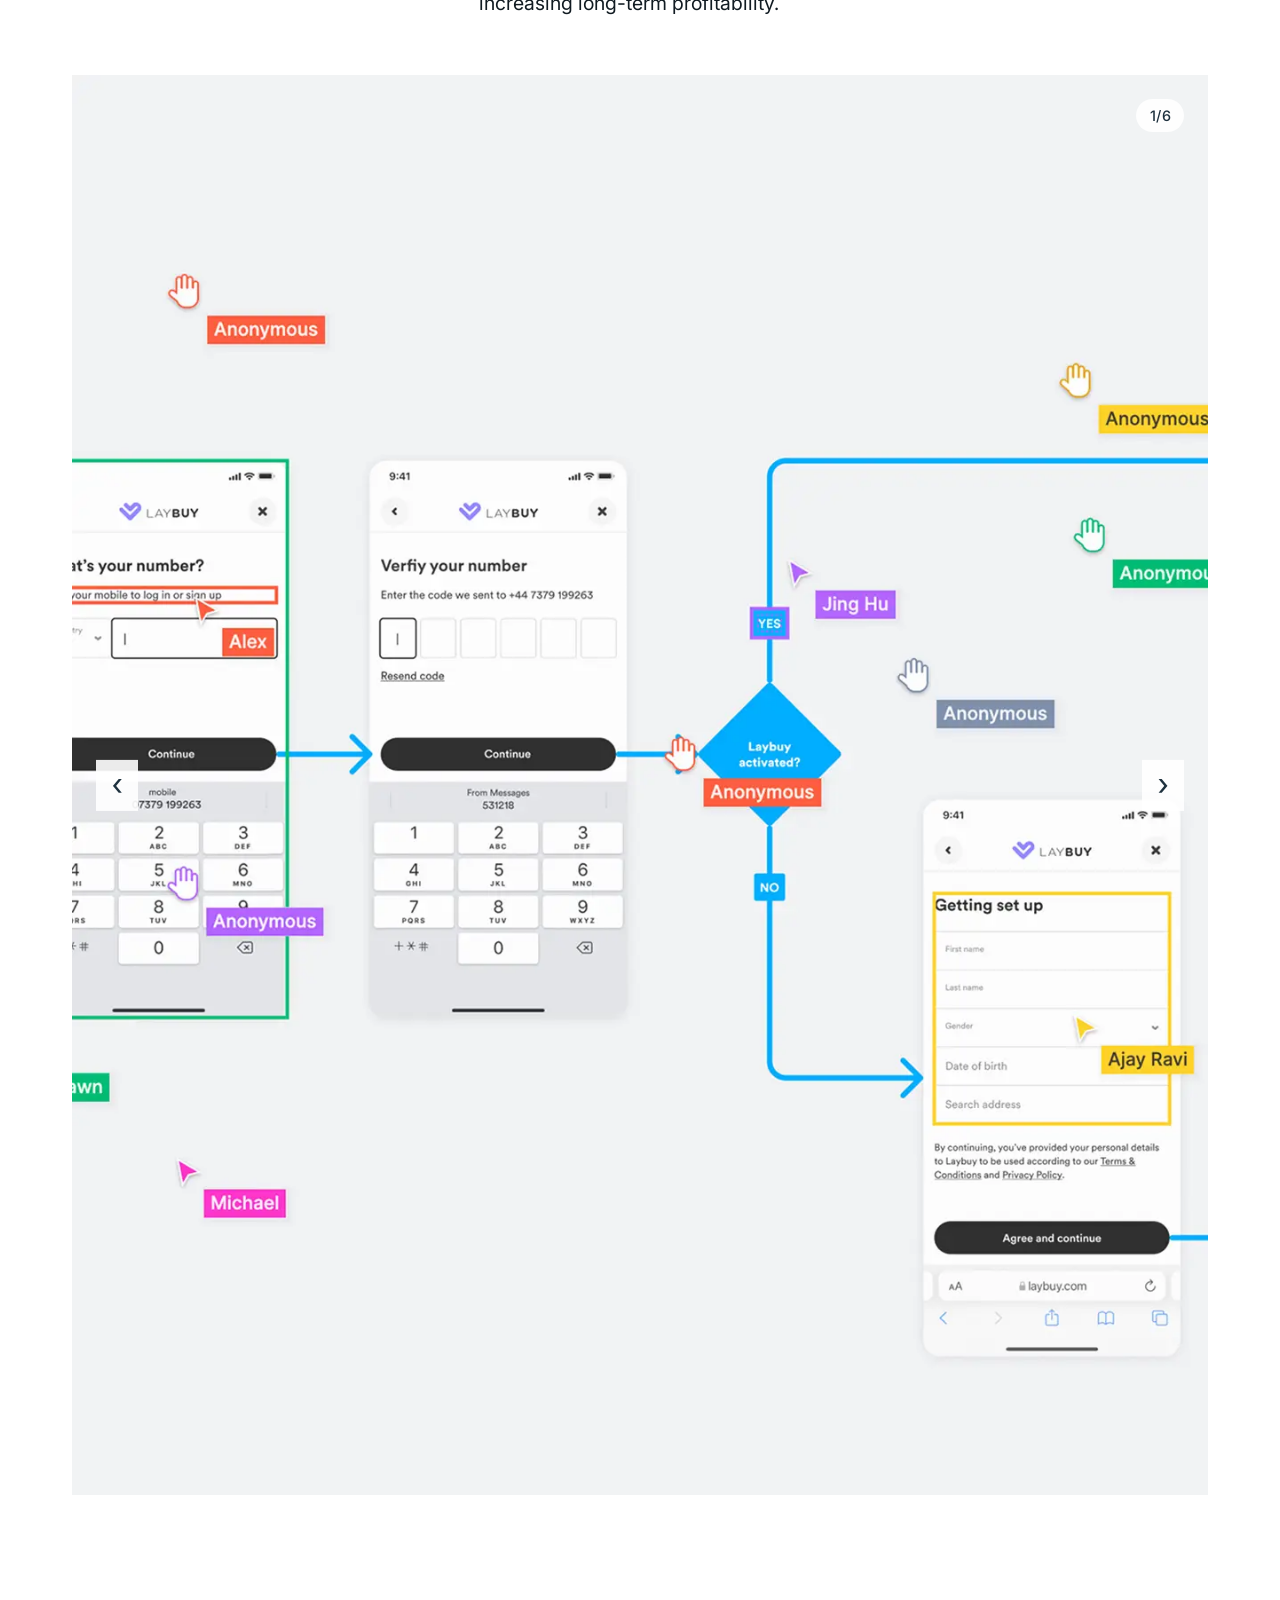
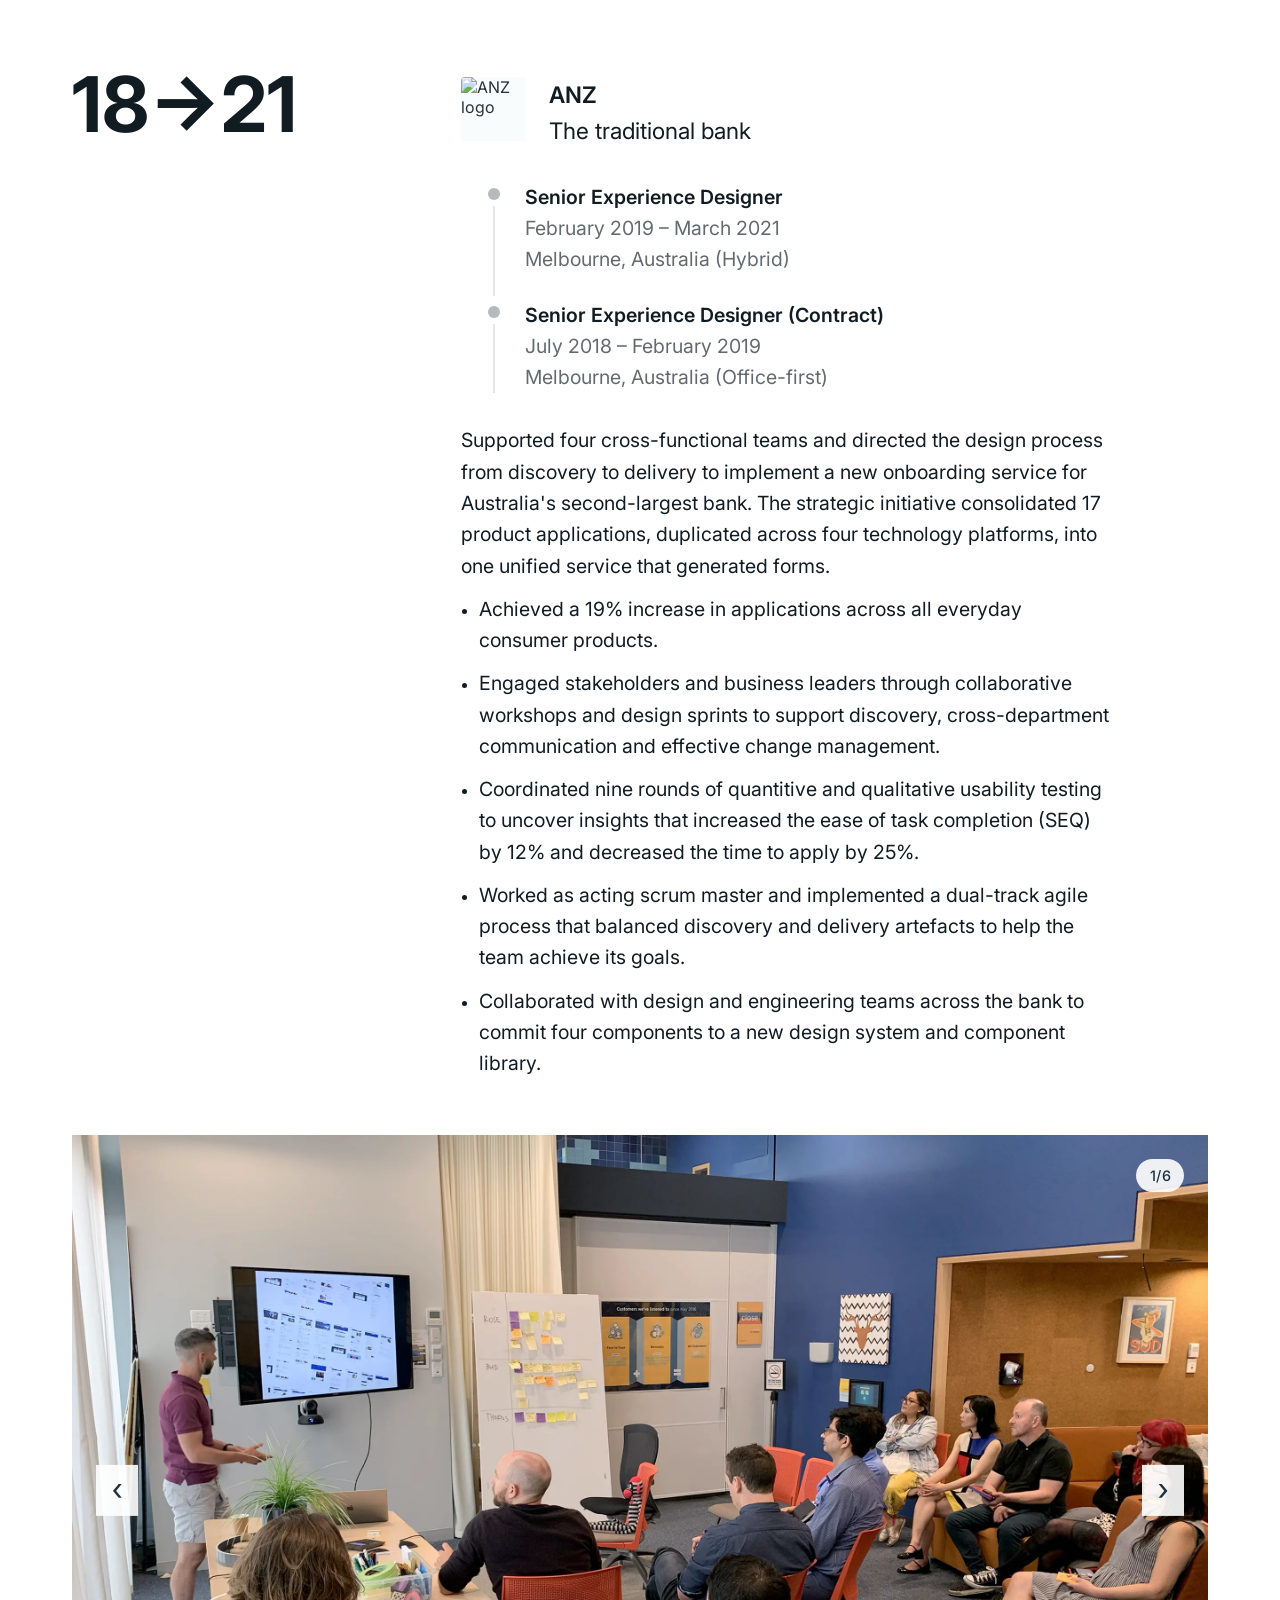
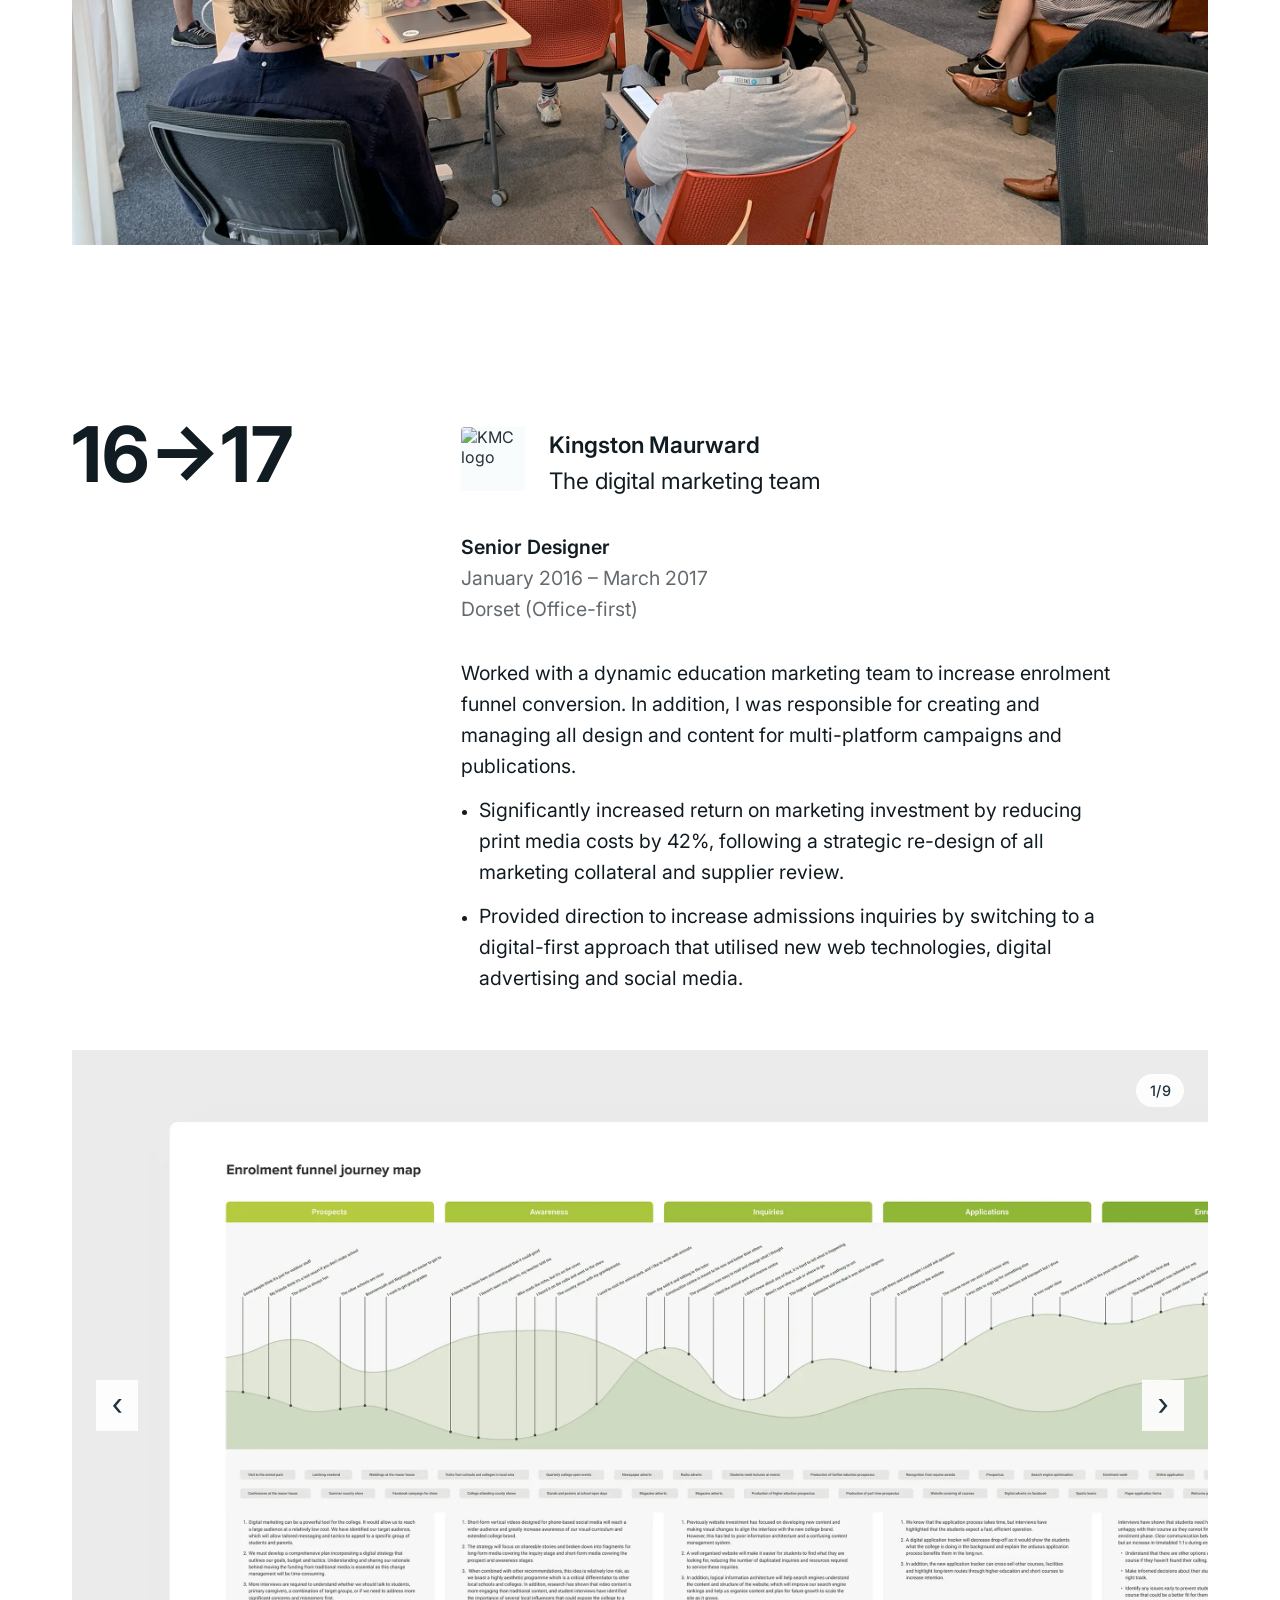
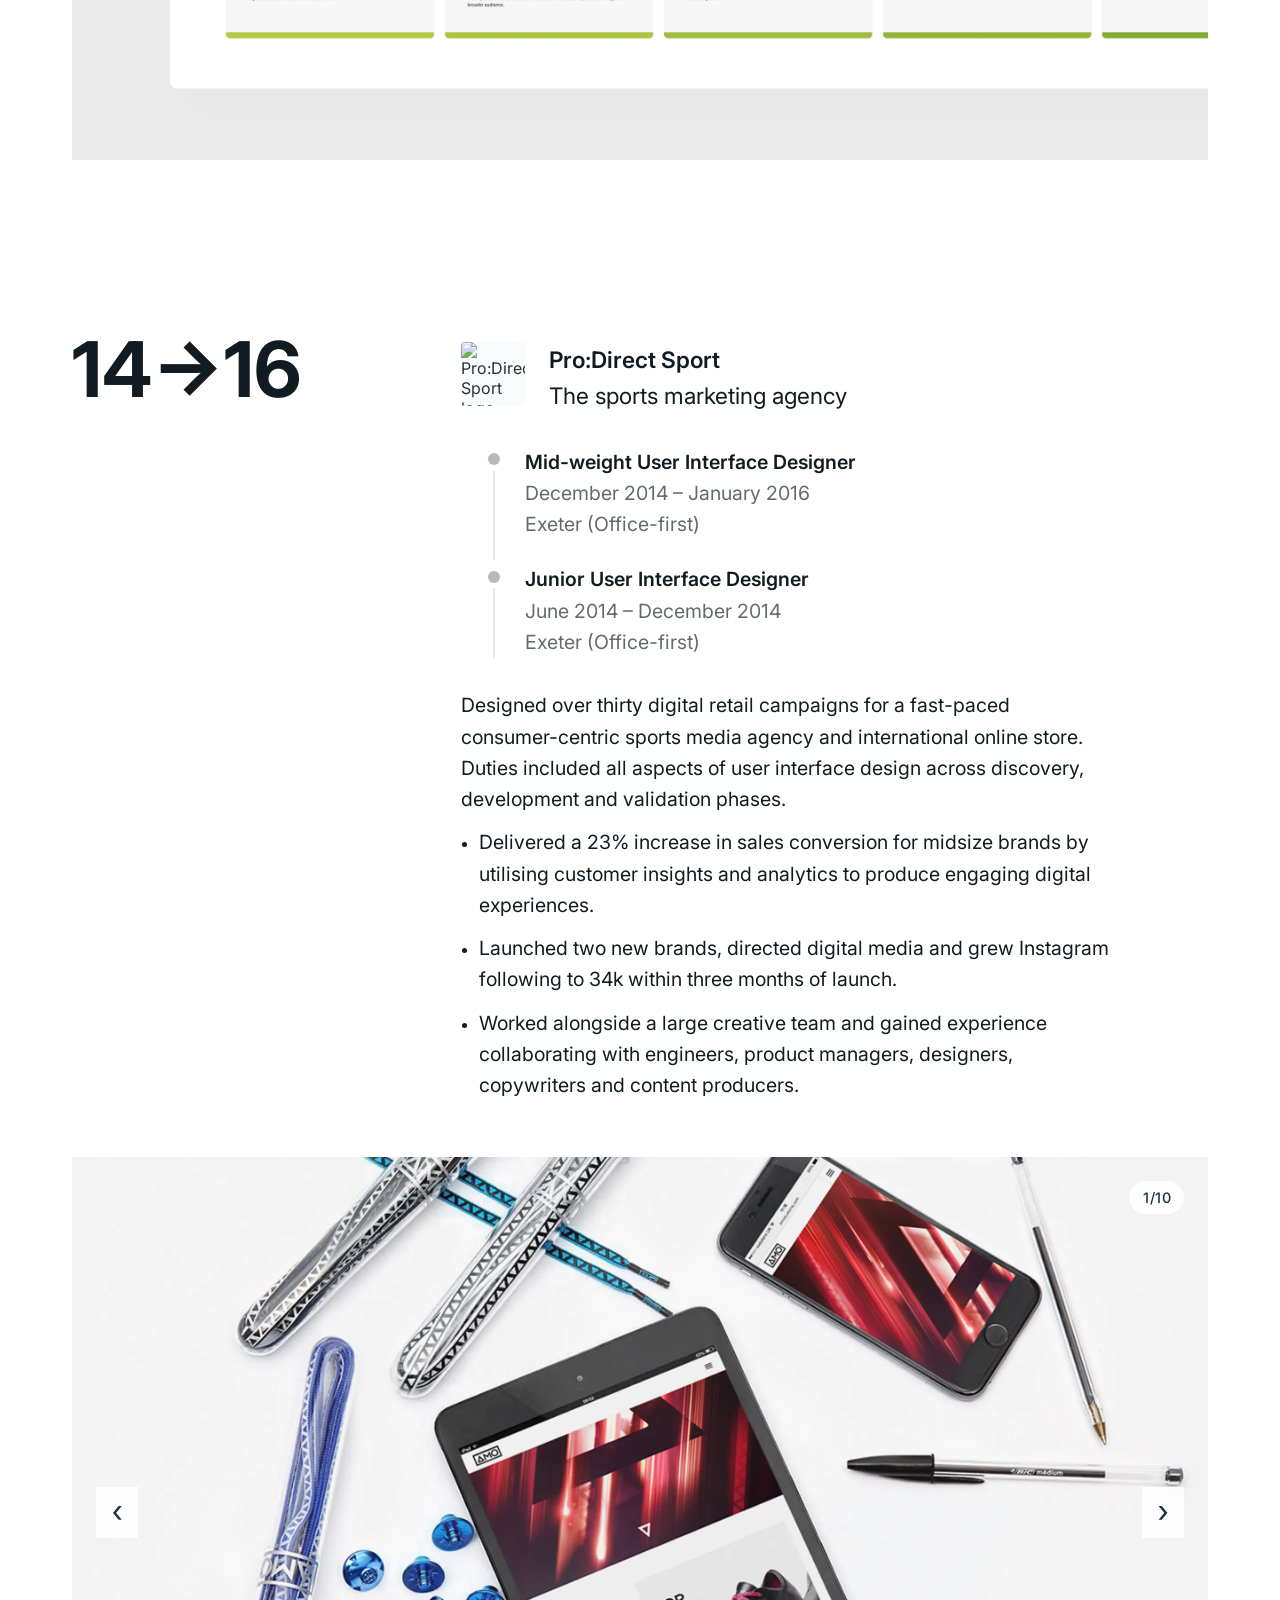
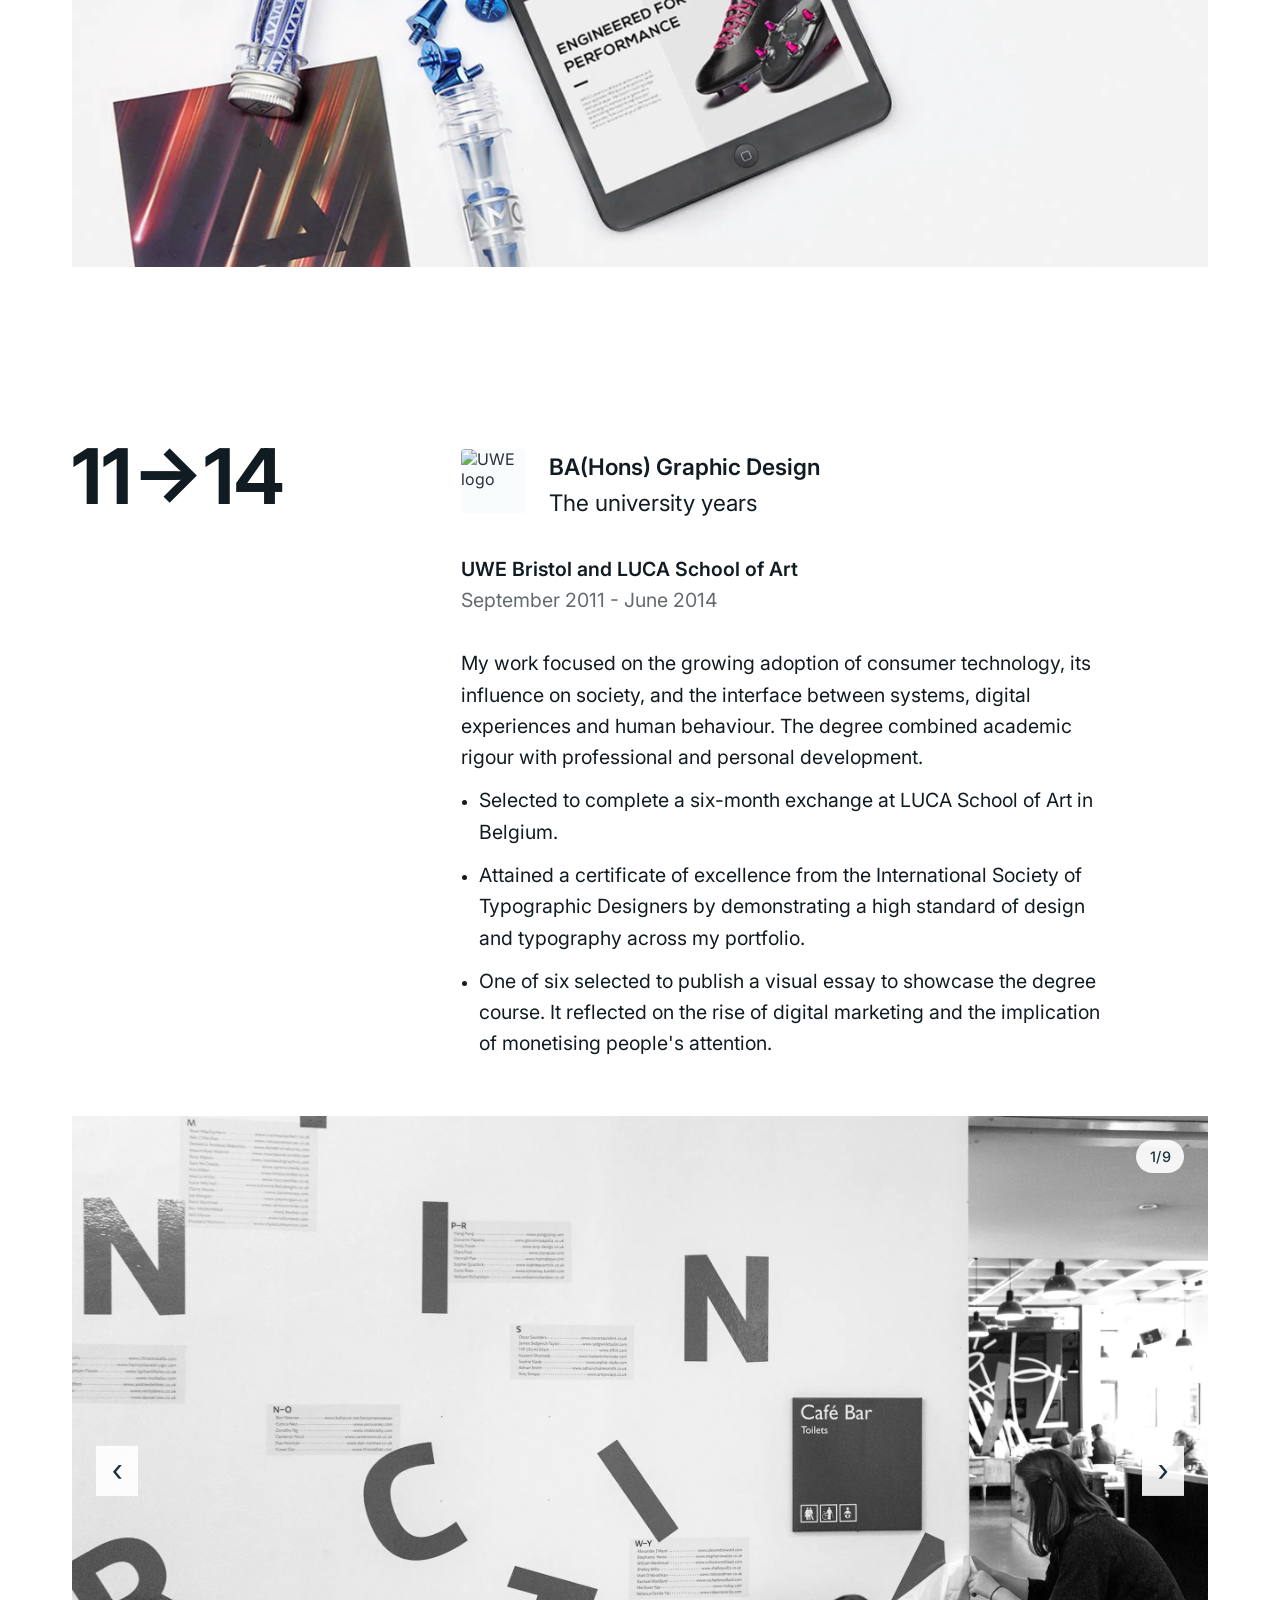
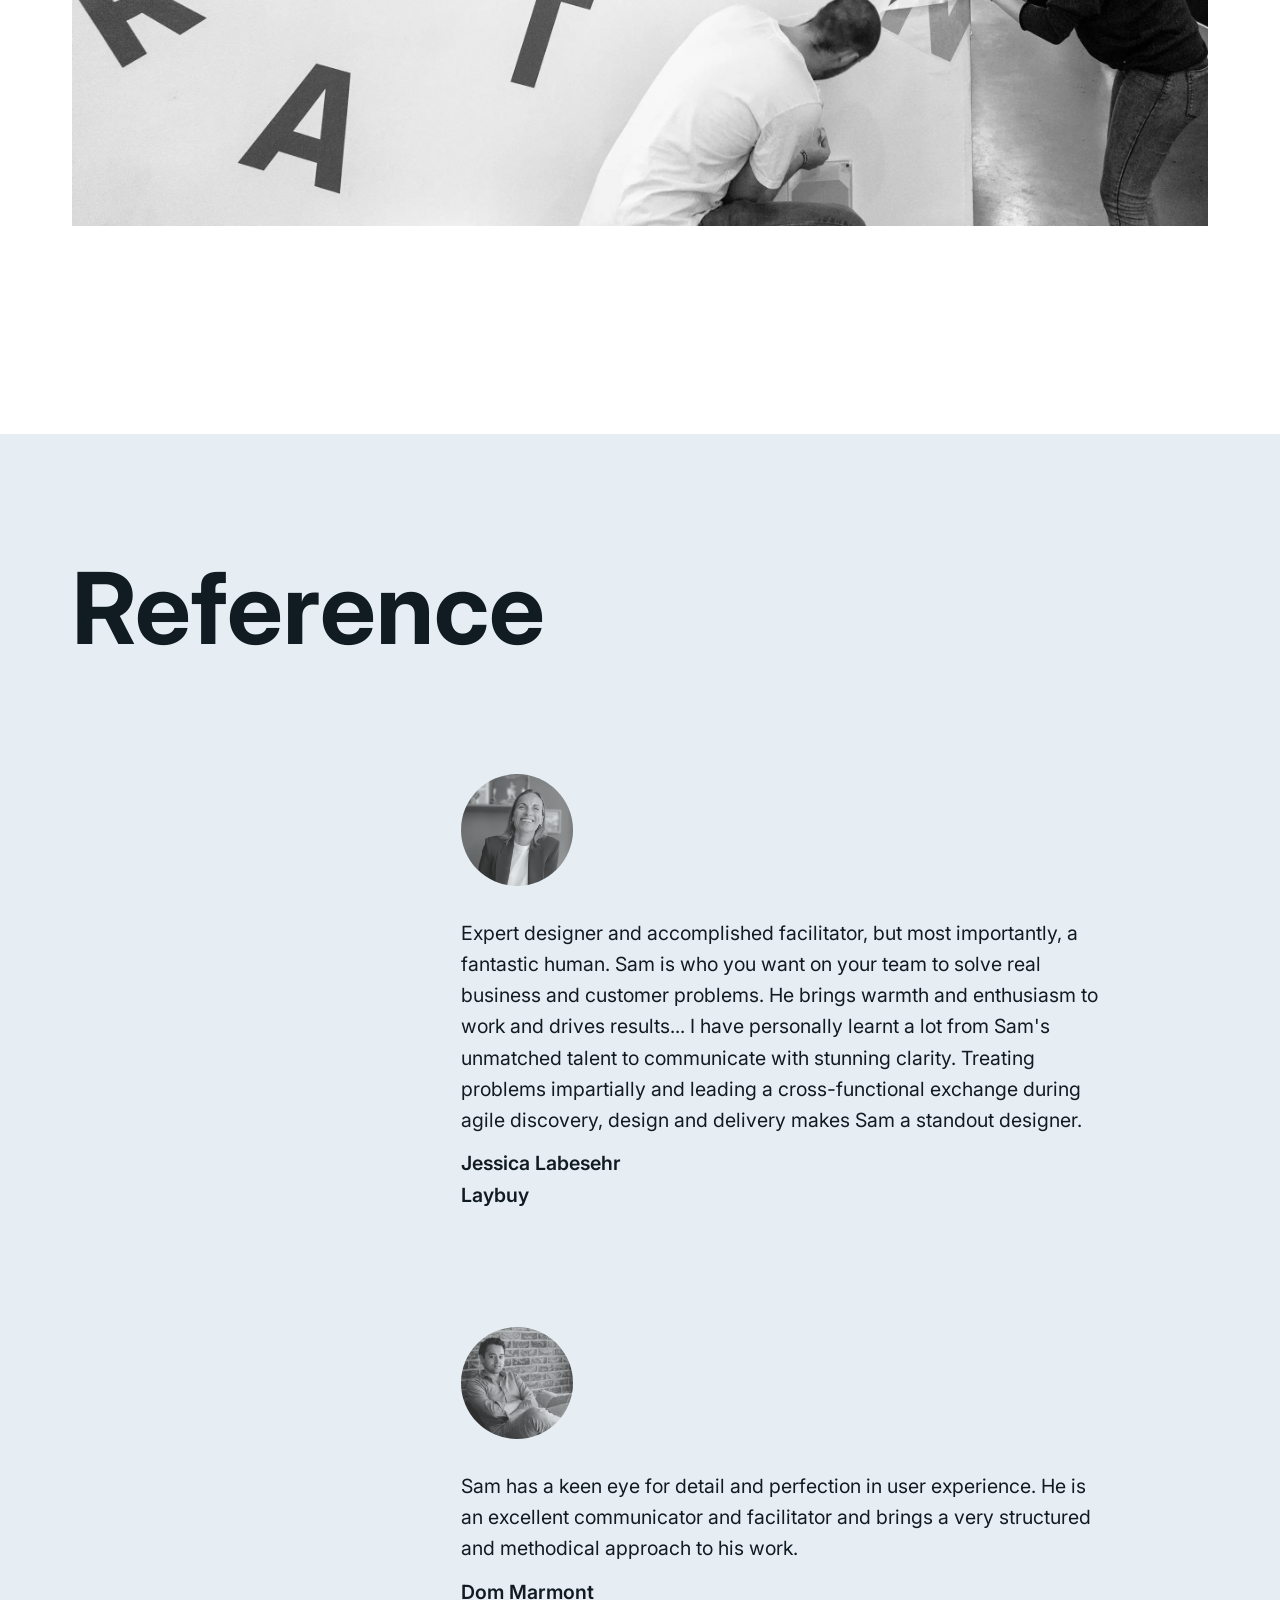
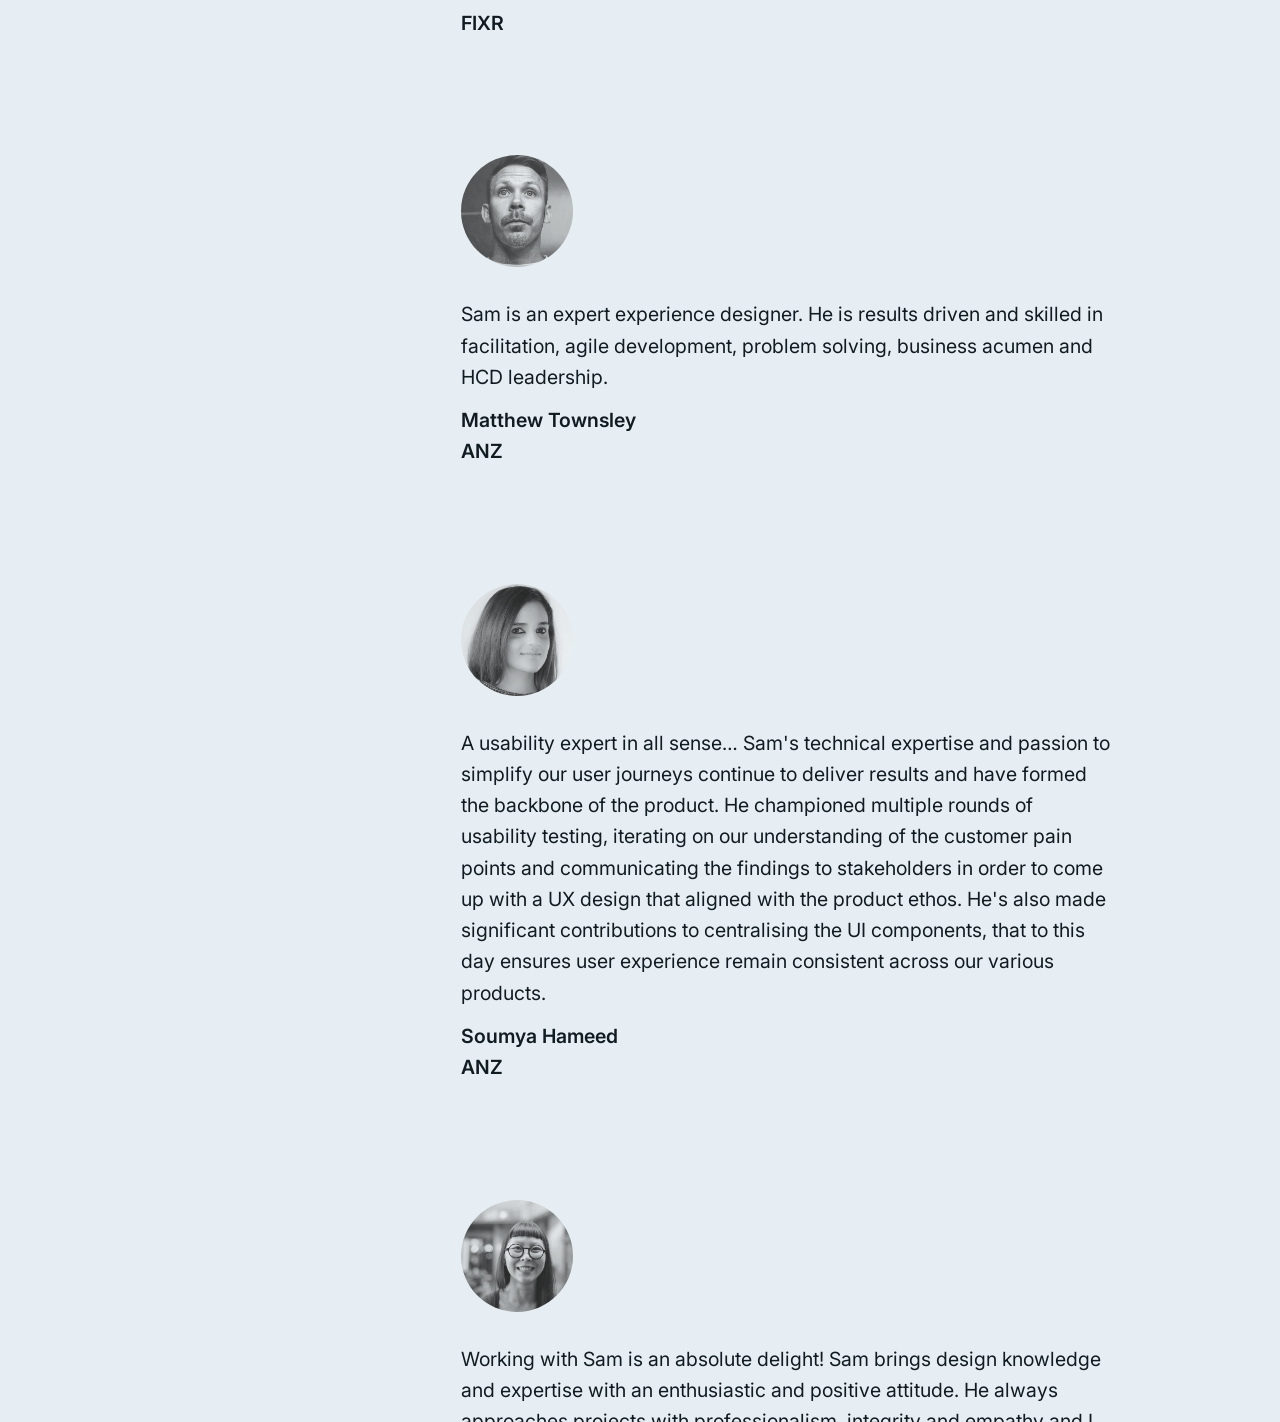
==== commit 17fde2d2: "Added experience logos and timeline" ====
--- a/index.html
+++ b/index.html
@@ -48,40 +48,84 @@
       <!-- experience section -->
       <section class="experience grid">
          <h1 class="margin">Experience</h1>
+
+         <!-- experience - fxr -->
          <article>
-
-            <!-- experience - lby -->
             <div class="grid margin">
                <h2 class="start0 end4">23→24</h2>
                <div class="start4 end11 marginbottom">
-                  <div class="semibold">
-                     <p>Lead Product Designer<br>FIXR<br>February 2023 - October 2024<br>London</p>
-                  </div>
-               </div>
-            </div>
-
-            <!-- experience - lby -->
+
+                  <div class="role">
+                     <div class="company">
+                        <picture class="filter">
+                           <source type="image/webp" srcset="img/logo/fxr.webp">
+                           <img src="img/logo/fxr.jpg" alt="FIXR logo">
+                        </picture>
+                        <div>
+                           <h3 class="semibold p1">FIXR</h3>
+                           <p class="p1">The tech scale-up</p>
+                        </div>
+                     </div>
+                     <div class="details">
+                        <div>
+                           <p class="semibold">Lead Product Designer</h3>
+                           <p>February 2023 – October 2024</p>
+                           <p>London (Hybrid)</p>
+                        </div>
+                     </div>
+                  </div>
+               </div>
+            </div>
+         </article>
+
+         <!-- experience - lby -->
+         <article>
             <div class="grid margin">
                <h2 class="start0 end4">21→23</h2>
                <div class="start4 end11 marginbottom">
-                  <div class="semibold">
-                     <p>Lead Product Designer<br>Laybuy<br>August 2021 - February 2023<br>Remote first (Auckland and London)</p>
-                  </div>
-                  <p>Led product design within a fast-paced fintech offering consumers instalment-based credit. Embedded design and product thinking to empower highly collaborative teams to build intuitive features that brought valuable customers to the heart of the business.</p>
-                  <ul>
-                     <li>
-                        <p>Formed and led a small product design team that covered all phases of the design process and supported five cross-functional engineering teams.</p>
-                     </li>
-                     <li>
-                        <p>Directed design across the end-to-end customer journey, including onboarding, authentication, shopping, payments and brand experience.</p>
-                     </li>
-                     <li>
-                        <p>Reported to the Chief Product Officer and Founder. Coordinated with senior leadership to align business goals and facilitated workshops rallying teams around a shared vision.</p>
-                     </li>
-                     <li>
-                        <p>Demonstrated the value of financial welling, allowing the business to tighten up consumer and credit eligibility, reducing fraud risk and increasing long-term profitability.</p>
-                     </li>
-                  </ul>
+
+                  <div class="role">
+                     <div class="company">
+                        <picture class="filter">
+                           <source type="image/webp" srcset="img/logo/lby.webp">
+                           <img src="img/logo/lby.jpg" alt="Laybuy logo">
+                        </picture>
+                        <div>
+                           <h3 class="semibold p1">Laybuy</h3>
+                           <p class="p1">The BNPL fintech</p>
+                        </div>
+                     </div>
+                     <div class="details timeline">
+                        <div>
+                           <p class="semibold">Lead Product Designer</h3>
+                           <p>January 2022 – February 2023</p>
+                           <p>London (Remote first)</p>
+                        </div>
+                        <div>
+                           <p class="semibold">Lead Product Designer (Contract)</h3>
+                           <p>August 2021 – January 2022</p>
+                           <p>Auckland, New Zealand (Hybrid)</p>
+                        </div>
+                     </div>
+                  </div>
+
+                  <div class="description">
+                     <p>Led product design within a fast-paced fintech offering consumers instalment-based credit. Embedded design and product thinking to empower highly collaborative teams to build intuitive features that brought valuable customers to the heart of the business.</p>
+                     <ul>
+                        <li>
+                           <p>Formed and led a small product design team that covered all phases of the design process and supported five cross-functional engineering teams.</p>
+                        </li>
+                        <li>
+                           <p>Directed design across the end-to-end customer journey, including onboarding, authentication, shopping, payments and brand experience.</p>
+                        </li>
+                        <li>
+                           <p>Reported to the Chief Product Officer and Founder. Coordinated with senior leadership to align business goals and facilitated workshops rallying teams around a shared vision.</p>
+                        </li>
+                        <li>
+                           <p>Demonstrated the value of financial welling, allowing the business to tighten up consumer and credit eligibility, reducing fraud risk and increasing long-term profitability.</p>
+                        </li>
+                     </ul>
+                  </div>
                </div>
             </div>
 
@@ -127,27 +171,52 @@
             <div class="grid margin">
                <h2 class="start0 end4">18→21</h2>
                <div class="start4 end11 marginbottom">
-                  <div class="semibold">
-                     <p>Senior Experience Designer<br>ANZ Bank<br>July 2018 - March 2021<br>Melbourne Australia</p>
-                  </div>
-                  <p>Supported four cross-functional teams and directed the design process from discovery to delivery to implement a new onboarding service for Australia's second-largest bank. The strategic initiative consolidated 17 product applications, duplicated across four technology platforms, into one unified service that generated forms.</p>
-                  <ul>
-                     <li>
-                        <p>Achieved a 19% increase in applications across all everyday consumer products.</p>
-                     </li>
-                     <li>
-                        <p>Engaged stakeholders and business leaders through collaborative workshops and design sprints to support discovery, cross-department communication and effective change management.</p>
-                     </li>
-                     <li>
-                        <p>Coordinated nine rounds of quantitive and qualitative usability testing to uncover insights that increased the ease of task completion (SEQ) by 12% and decreased the time to apply by 25%.</p>
-                     </li>
-                     <li>
-                        <p>Worked as acting scrum master and implemented a dual-track agile process that balanced discovery and delivery artefacts to help the team achieve its goals.</p>
-                     </li>
-                     <li>
-                        <p>Collaborated with design and engineering teams across the bank to commit four components to a new design system and component library.</p>
-                     </li>
-                  </ul>
+
+                  <div class="role">
+                     <div class="company">
+                        <picture class="filter">
+                           <source type="image/webp" srcset="img/logo/anz.webp">
+                           <img src="img/logo/anz.jpg" alt="ANZ logo">
+                        </picture>
+                        <div>
+                           <h3 class="semibold p1">ANZ</h3>
+                           <p class="p1">The traditional bank</p>
+                        </div>
+                     </div>
+                     <div class="details timeline">
+                        <div>
+                           <p class="semibold">Senior Experience Designer</h3>
+                           <p>February 2019 – March 2021</p>
+                           <p>Melbourne, Australia (Hybrid)</p>
+                        </div>
+                        <div>
+                           <p class="semibold">Senior Experience Designer (Contract)</h3>
+                           <p>July 2018 – February 2019</p>
+                           <p>Melbourne, Australia (Office-first)</p>
+                        </div>
+                     </div>
+                  </div>
+
+                  <div class="description">
+                     <p>Supported four cross-functional teams and directed the design process from discovery to delivery to implement a new onboarding service for Australia's second-largest bank. The strategic initiative consolidated 17 product applications, duplicated across four technology platforms, into one unified service that generated forms.</p>
+                     <ul>
+                        <li>
+                           <p>Achieved a 19% increase in applications across all everyday consumer products.</p>
+                        </li>
+                        <li>
+                           <p>Engaged stakeholders and business leaders through collaborative workshops and design sprints to support discovery, cross-department communication and effective change management.</p>
+                        </li>
+                        <li>
+                           <p>Coordinated nine rounds of quantitive and qualitative usability testing to uncover insights that increased the ease of task completion (SEQ) by 12% and decreased the time to apply by 25%.</p>
+                        </li>
+                        <li>
+                           <p>Worked as acting scrum master and implemented a dual-track agile process that balanced discovery and delivery artefacts to help the team achieve its goals.</p>
+                        </li>
+                        <li>
+                           <p>Collaborated with design and engineering teams across the bank to commit four components to a new design system and component library.</p>
+                        </li>
+                     </ul>
+                  </div>
                </div>
             </div>
 
@@ -193,18 +262,38 @@
             <div class="grid margin">
                <h2 class="start0 end4">16→17</h2>
                <div class="start4 end11 marginbottom">
-                  <div class="semibold">
-                     <p>Senior Designer<br>Kingston Maurward College<br>January 2016 - March 2017<br>Dorset</p>
-                  </div>
-                  <p>Worked with a dynamic education marketing team to increase enrolment funnel conversion. In addition, I was responsible for creating and managing all design and content for multi-platform campaigns and publications.</p>
-                  <ul>
-                     <li>
-                        <p>Significantly increased return on marketing investment by reducing print media costs by 42%, following a strategic re-design of all marketing collateral and supplier review.</p>
-                     </li>
-                     <li>
-                        <p>Provided direction to increase admissions inquiries by switching to a digital-first approach that utilised new web technologies, digital advertising and social media.</p>
-                     </li>
-                  </ul>
+
+                  <div class="role">
+                     <div class="company">
+                        <picture class="filter">
+                           <source type="image/webp" srcset="img/logo/kmc.webp">
+                           <img src="img/logo/kmc.jpg" alt="KMC logo">
+                        </picture>
+                        <div>
+                           <h3 class="semibold p1">Kingston Maurward</h3>
+                           <p class="p1">The digital marketing team</p>
+                        </div>
+                     </div>
+                     <div class="details">
+                        <div>
+                           <p class="semibold">Senior Designer</h3>
+                           <p>January 2016 – March 2017</p>
+                           <p>Dorset (Office-first)</p>
+                        </div>
+                     </div>
+                  </div>
+
+                  <div class="description">
+                     <p>Worked with a dynamic education marketing team to increase enrolment funnel conversion. In addition, I was responsible for creating and managing all design and content for multi-platform campaigns and publications.</p>
+                     <ul>
+                        <li>
+                           <p>Significantly increased return on marketing investment by reducing print media costs by 42%, following a strategic re-design of all marketing collateral and supplier review.</p>
+                        </li>
+                        <li>
+                           <p>Provided direction to increase admissions inquiries by switching to a digital-first approach that utilised new web technologies, digital advertising and social media.</p>
+                        </li>
+                     </ul>
+                  </div>
                </div>
             </div>
 
@@ -265,21 +354,46 @@
             <div class="grid margin">
                <h2 class="start0 end4">14→16</h2>
                <div class="start4 end11 marginbottom">
-                  <div class="semibold">
-                     <p>User Interface Designer<br>Pro:Direct Sport<br>June 2014 - January 2016<br>Exeter</p>
-                  </div>
-                  <p>Designed over thirty digital retail campaigns for a fast-paced consumer-centric sports media agency and international online store. Duties included all aspects of user interface design across discovery, development and validation phases.</p>
-                  <ul>
-                     <li>
-                        <p>Delivered a 23% increase in sales conversion for midsize brands by utilising customer insights and analytics to produce engaging digital experiences.</p>
-                     </li>
-                     <li>
-                        <p>Launched two new brands, directed digital media and grew Instagram following to 34k within three months of launch.</p>
-                     </li>
-                     <li>
-                        <p>Worked alongside a large creative team and gained experience collaborating with engineers, product managers, designers, copywriters and content producers.</p>
-                     </li>
-                  </ul>
+
+                  <div class="role">
+                     <div class="company">
+                        <picture class="filter">
+                           <source type="image/webp" srcset="img/logo/pro.webp">
+                           <img src="img/logo/pro.jpg" alt="Pro:Direct Sport logo">
+                        </picture>
+                        <div>
+                           <h3 class="semibold p1">Pro:Direct Sport</h3>
+                           <p class="p1">The sports marketing agency</p>
+                        </div>
+                     </div>
+                     <div class="details timeline">
+                        <div>
+                           <p class="semibold">Mid-weight User Interface Designer</h3>
+                           <p>December 2014 – January 2016</p>
+                           <p>Exeter (Office-first)</p>
+                        </div>
+                        <div>
+                           <p class="semibold">Junior User Interface Designer</h3>
+                           <p>June 2014 – December 2014</p>
+                           <p>Exeter (Office-first)</p>
+                        </div>
+                     </div>
+                  </div>
+
+                  <div class="description">
+                     <p>Designed over thirty digital retail campaigns for a fast-paced consumer-centric sports media agency and international online store. Duties included all aspects of user interface design across discovery, development and validation phases.</p>
+                     <ul>
+                        <li>
+                           <p>Delivered a 23% increase in sales conversion for midsize brands by utilising customer insights and analytics to produce engaging digital experiences.</p>
+                        </li>
+                        <li>
+                           <p>Launched two new brands, directed digital media and grew Instagram following to 34k within three months of launch.</p>
+                        </li>
+                        <li>
+                           <p>Worked alongside a large creative team and gained experience collaborating with engineers, product managers, designers, copywriters and content producers.</p>
+                        </li>
+                     </ul>
+                  </div>
                </div>
             </div>
 
@@ -345,21 +459,40 @@
             <div class="grid margin">
                <h2 class="start0 end4">11→14</h2>
                <div class="start4 end11 marginbottom">
-                  <div class="semibold">
-                     <p>BA(Hons) Graphic Design<br>UWE Bristol<br>September 2011 - June 2014</p>
-                  </div>
-                  <p>My work focused on the growing adoption of consumer technology, its influence on society, and the interface between systems, digital experiences and human behaviour. The degree combined academic rigour with professional and personal development.</p>
-                  <ul>
-                     <li>
-                        <p>Selected to complete a six-month exchange at LUCA School of Art in Belgium.</p>
-                     </li>
-                     <li>
-                        <p>Attained a certificate of excellence from the International Society of Typographic Designers by demonstrating a high standard of design and typography across my portfolio.</p>
-                     </li>
-                     <li>
-                        <p>One of six selected to publish a visual essay to showcase the degree course. It reflected on the rise of digital marketing and the implication of monetising people's attention.</p>
-                     </li>
-                  </ul>
+
+                  <div class="role">
+                     <div class="company">
+                        <picture class="filter">
+                           <source type="image/webp" srcset="img/logo/uwe.webp">
+                           <img src="img/logo/uwe.jpg" alt="UWE logo">
+                        </picture>
+                        <div>
+                           <h3 class="semibold p1">BA(Hons) Graphic Design</h3>
+                           <p class="p1">The university years</p>
+                        </div>
+                     </div>
+                     <div class="details">
+                        <div>
+                           <p class="semibold">UWE Bristol and LUCA School of Art</h3>
+                           <p>September 2011 - June 2014</p>
+                        </div>
+                     </div>
+                  </div>
+
+                  <div class="description">
+                     <p>My work focused on the growing adoption of consumer technology, its influence on society, and the interface between systems, digital experiences and human behaviour. The degree combined academic rigour with professional and personal development.</p>
+                     <ul>
+                        <li>
+                           <p>Selected to complete a six-month exchange at LUCA School of Art in Belgium.</p>
+                        </li>
+                        <li>
+                           <p>Attained a certificate of excellence from the International Society of Typographic Designers by demonstrating a high standard of design and typography across my portfolio.</p>
+                        </li>
+                        <li>
+                           <p>One of six selected to publish a visual essay to showcase the degree course. It reflected on the rise of digital marketing and the implication of monetising people's attention.</p>
+                        </li>
+                     </ul>
+                  </div>
                </div>
             </div>
 
@@ -427,6 +560,15 @@
                <div>
                   <p>Expert designer and accomplished facilitator, but most importantly, a fantastic human. Sam is who you want on your team to solve real business and customer problems. He brings warmth and enthusiasm to work and drives results... I have personally learnt a lot from Sam's unmatched talent to communicate with stunning clarity. Treating problems impartially and leading a cross-functional exchange during agile discovery, design and delivery makes Sam a standout designer.</p>
                   <p class="semibold">Jessica Labesehr<br>Laybuy</p>
+               </div>
+            </div>
+
+            <!-- quote - dom -->
+            <div class="start4 end11 marginbottom quote">
+               <picture class="filter"><img src="img/quote/dom.jpg" alt="Photo of Dom"></picture>
+               <div>
+                  <p>Sam has a keen eye for detail and perfection in user experience. He is an excellent communicator and facilitator and brings a very structured and methodical approach to his work.</p>
+                  <p class="semibold">Dom Marmont<br>FIXR</p>
                </div>
             </div>
 
--- a/css/application.css
+++ b/css/application.css
@@ -1 +1 @@
-*:where(:not(html,iframe,canvas,img,svg,video,audio):not(svg *,symbol *)){all:unset;display:revert}*,*::before,*::after{box-sizing:border-box}a,button{cursor:revert}img{max-inline-size:100%;max-block-size:100%}table{border-collapse:collapse}input,textarea{-webkit-user-select:auto}textarea{white-space:revert}meter{-webkit-appearance:revert;-moz-appearance:revert;appearance:revert}pre{all:revert}::-moz-placeholder{color:unset}::placeholder{color:unset}:where([hidden]){display:none}:where([contenteditable]:not([contenteditable=false])){-moz-user-modify:read-write;-webkit-user-modify:read-write;overflow-wrap:break-word;-webkit-line-break:after-white-space;-webkit-user-select:auto}:where([draggable=true]){-webkit-user-drag:element}:where(dialog:modal){all:revert}:root{--saturation: 35%;--color-front: hsl(var(--hue), var(--saturation), 10%);--color-front2: hsl(var(--hue), var(--saturation), 18%);--color-back: hsl(var(--hue), var(--saturation), 97%);--color-back2: hsl(var(--hue), var(--saturation), 93%);--color-back3: hsl(var(--hue), var(--saturation), 89%);--color-back4: hsl(var(--hue), var(--saturation), 85%);--color-bright: hsl(var(--hue), 60%, 60%);--color-black: hsl(var(--hue), var(--saturation), 10%);--color-white: #ffffff}@media(prefers-color-scheme: dark){:root{--hue: 220;--saturation: 35%;--color-front: hsl(var(--hue), var(--saturation), 97%);--color-front2: hsl(var(--hue), var(--saturation), 89%);--color-back: hsl(var(--hue), var(--saturation), 7%);--color-back2: hsl(var(--hue), var(--saturation), 9%);--color-back3: hsl(var(--hue), var(--saturation), 11%);--color-back4: hsl(var(--hue), var(--saturation), 15%);--color-bright: hsl(var(--hue), 62%, 42%)}}html{font-size:16px;font-family:"Inter",sans-serif;color:var(--color-front)}* ::-moz-selection{background:var(--color-bright)}* ::selection{background:var(--color-bright)}p{font-size:calc(.75rem + .8vmin);line-height:160%;font-weight:400;margin-bottom:.75rem}.p1,.p1 p{font-size:calc(.95rem + .8vmin);line-height:160%;font-weight:400}h1,.h1{font-size:calc(1.2rem + 6.25vw);line-height:125%;font-weight:700;letter-spacing:-0.02rem;margin-bottom:3rem}@media(min-width: 40rem){h1,.h1{margin-bottom:3rem}}@media(min-width: 60rem){h1,.h1{margin-bottom:4rem}}@media(min-width: 90rem){h1,.h1{margin-bottom:5rem}}h2,.h2{font-size:calc(1rem + 4.75vw);line-height:130%;font-weight:700;margin-bottom:2rem}@media(min-width: 40rem){h2,.h2{margin-bottom:2rem}}@media(min-width: 60rem){h2,.h2{margin-bottom:3rem}}@media(min-width: 90rem){h2,.h2{margin-bottom:4rem}}.uppercase,.uppercase p{text-transform:uppercase}.extrabold,.extrabold p{font-weight:800}.bold,.bold p{font-weight:700}.semibold,.semibold p{font-weight:600}ul{margin-left:18px}.alignright{text-align:right}a{text-decoration:underline;color:var(--color-front)}a:active{background-color:var(--color-bright)}@media(min-width: 40rem){a{text-decoration:none;position:relative;transition:color .7s ease}a::before{transform-origin:100% 50%;transform:scale3d(0, 1, 1);transition:transform .4s ease;position:absolute;width:100%;height:.4rem;background:var(--color-bright);top:100%;left:0;pointer-events:none;content:""}a:hover:before{transform-origin:0% 50%;transform:scale3d(1, 1, 1)}a:hover{color:var(--color-bright)}}a:focus,button:focus,input:focus,textarea:focus{outline:4px solid var(--color-bright);outline-offset:2px;border-radius:0}:focus-visible{outline:4px solid var(--color-bright);outline-offset:2px}section,header,footer{padding-top:5rem;padding-bottom:3rem}@media(min-width: 40rem){section,header,footer{padding-top:6rem;padding-bottom:4rem}}@media(min-width: 60rem){section,header,footer{padding-top:7rem;padding-bottom:5rem}}@media(min-width: 90rem){section,header,footer{padding-top:8rem;padding-bottom:6rem}}.nomargin{margin-left:0;margin-right:0}.margin{margin-left:1.25rem;margin-right:1.25rem}@media(min-width: 40rem){.nomargin,.margin{margin-left:3rem;margin-right:3rem}}@media(min-width: 60rem){.nomargin,.margin{margin-left:4.5rem;margin-right:4.5rem}}@media(min-width: 90rem){.nomargin,.margin{margin-left:5rem;margin-right:5rem}}@media(min-width: 90rem){html{max-width:105rem;margin:auto}}body,html{background:var(--color-back2)}.grid{display:grid;row-gap:1rem;-moz-column-gap:1rem;column-gap:1rem;grid-template-columns:repeat(2, 1fr)}.grid>*{grid-column-start:1;grid-column-end:3}.grid .mobstart0{grid-column-start:1}.grid .mobstart1{grid-column-start:2}.grid .mobend1{grid-column-end:2}.grid .mobend2{grid-column-end:3}@media(min-width: 40rem){.grid{grid-template-columns:repeat(12, 1fr);-moz-column-gap:2rem;column-gap:2rem;row-gap:2rem}.grid>*{grid-column-start:1;grid-column-end:13}.grid .start0{grid-column-start:1}.grid .start1{grid-column-start:2}.grid .start2{grid-column-start:3}.grid .start3{grid-column-start:4}.grid .start4{grid-column-start:5}.grid .start5{grid-column-start:6}.grid .start6{grid-column-start:7}.grid .start7{grid-column-start:8}.grid .start8{grid-column-start:9}.grid .start9{grid-column-start:10}.grid .start10{grid-column-start:11}.grid .start11{grid-column-start:12}.grid .end1{grid-column-end:2}.grid .end2{grid-column-end:3}.grid .end3{grid-column-end:4}.grid .end4{grid-column-end:5}.grid .end5{grid-column-end:6}.grid .end6{grid-column-end:7}.grid .end7{grid-column-end:8}.grid .end8{grid-column-end:9}.grid .end9{grid-column-end:10}.grid .end10{grid-column-end:11}.grid .end11{grid-column-end:12}.grid .end12{grid-column-end:13}}.blob{color:var(--color-bright);font-size:calc(1.2rem + 6.25vw);line-height:125%;font-weight:800}header{padding-bottom:0rem}header .blob{margin-top:5rem}@media(min-width: 40rem){header .blob{margin-top:5rem}}@media(min-width: 60rem){header .blob{margin-top:5rem}}@media(min-width: 90rem){header .blob{margin-top:6rem}}footer .blob{margin-bottom:4rem}@media(min-width: 40rem){footer .blob{margin-bottom:6rem}}@media(min-width: 60rem){footer .blob{margin-bottom:8rem}}@media(min-width: 90rem){footer .blob{margin-bottom:10rem}}.experience article{margin-bottom:6rem}.experience article div h2{margin-bottom:0}@media(prefers-color-scheme: light){.experience{background:var(--color-white)}}@media(prefers-color-scheme: dark){.experience{background:var(--color-back)}}.slider{display:flex;align-items:center;position:relative;flex-direction:column}.slider .slider_slides{position:relative;display:flex;align-items:center;overflow-x:scroll;scroll-snap-type:x mandatory;overscroll-behavior-x:contain;gap:0}.slider .slider_slides picture{scroll-snap-align:start;flex-shrink:0;display:flex;align-items:center;justify-content:center;width:100%;height:100%}.slider .slider_slides picture img{-o-object-fit:cover;object-fit:cover;width:100%;height:100%}.slider *::-webkit-scrollbar{display:none}.slider_counter{position:absolute;top:1.5rem;right:1.5rem;padding:6px 10px 6px 12px;color:var(--color-front2);z-index:100;font-size:.75rem;font-weight:500;letter-spacing:.05rem}@media(prefers-color-scheme: dark){.slider_counter{color:var(--color-back)}}.slider_counter::before{content:"";position:absolute;top:0;left:0;bottom:0;right:0;border-radius:100px;background:var(--color-white);opacity:.9;z-index:-1}@media(prefers-color-scheme: dark){.slider_counter::before{background:var(--color-white)}}@media(min-width: 40rem){.slider_counter{font-size:.85rem;padding:8px 12px 8px 14px}}.slider_nav{display:flex;align-items:center;justify-content:space-between;width:100%;position:absolute;top:50%;transform:translateY(-50%);z-index:10;pointer-events:none;visibility:hidden}@media(min-width: 40rem){.slider_nav{visibility:visible}}@media(min-width: 40rem){.slider_nav button{position:relative;pointer-events:initial;border:none;background:rgba(0,0,0,0);color:var(--color-front2);text-align:center;cursor:pointer;z-index:1;margin:1.5rem;padding:.2rem .75rem .4rem .75rem;font-size:2rem}}@media(min-width: 40rem)and (prefers-color-scheme: dark){.slider_nav button{color:var(--color-back)}}@media(min-width: 40rem){.slider_nav button::before{content:"";position:absolute;top:0;left:0;right:0;bottom:0;background:var(--color-white);opacity:.9;z-index:-1;transition:opacity .7s ease}}@media(min-width: 40rem)and (prefers-color-scheme: dark){.slider_nav button::before{background:var(--color-white)}}@media(min-width: 40rem){.slider_nav button:hover::before{opacity:1}}@media(min-width: 60rem){.slider_nav button{margin:1.5rem;padding:.25rem 1rem .45rem 1rem;font-size:2rem}}.slider_dots{display:flex;justify-content:center;gap:.3rem;margin-top:1.25rem}@media(min-width: 40rem){.slider_dots{display:none}}.slider_dots .slider_dot{width:.4rem;height:.4rem;background-color:var(--color-front);opacity:.4;border-radius:50%;transition:.25s ease}.slider_dots .slider_dot.active{background-color:var(--color-bright);opacity:1}.filter{display:flex;position:relative}.filter::before{content:"";position:absolute;width:100%;height:100%;-o-object-fit:cover;object-fit:cover;mix-blend-mode:multiply;background:var(--color-bright);opacity:.05}.reference .quote{display:flex;flex-direction:column}@media(min-width: 90rem){.reference .quote{flex-direction:row}}.reference picture{width:5rem;height:5rem;opacity:.9;flex-shrink:0}@media(min-width: 40rem){.reference picture{width:6rem;height:6rem}}@media(min-width: 60rem){.reference picture{width:7rem;height:7rem;margin-right:2rem;margin-top:.5rem}}.reference picture img,.reference picture::before{border-radius:100px;flex-shrink:0}.marginbottom{margin-bottom:1.5rem}@media(min-width: 60rem){.marginbottom{margin-bottom:2rem}}.marginbottom>*{margin-bottom:1rem}@media(min-width: 40rem){.marginbottom>*{margin-bottom:2rem}}@media(min-width: 90rem){.marginbottom>*{margin-bottom:2.5rem}}.margintop{margin-top:1.5rem}@media(min-width: 60rem){.margintop{margin-top:2rem}}.margintop>*{margin-top:1rem}@media(min-width: 40rem){.margintop>*{margin-top:2rem}}@media(min-width: 90rem){.margintop>*{margin-top:2.5rem}}@media(min-width: 40rem){.experience .marginbottom{padding-top:.5rem}}footer{background:var(--color-back3)}/*# sourceMappingURL=application.css.map */+*:where(:not(html,iframe,canvas,img,svg,video,audio):not(svg *,symbol *)){all:unset;display:revert}*,*::before,*::after{box-sizing:border-box}a,button{cursor:revert}img{max-inline-size:100%;max-block-size:100%}table{border-collapse:collapse}input,textarea{-webkit-user-select:auto}textarea{white-space:revert}meter{-webkit-appearance:revert;-moz-appearance:revert;appearance:revert}pre{all:revert}::-moz-placeholder{color:unset}::placeholder{color:unset}:where([hidden]){display:none}:where([contenteditable]:not([contenteditable=false])){-moz-user-modify:read-write;-webkit-user-modify:read-write;overflow-wrap:break-word;-webkit-line-break:after-white-space;-webkit-user-select:auto}:where([draggable=true]){-webkit-user-drag:element}:where(dialog:modal){all:revert}:root{--saturation: 35%;--color-front: hsl(var(--hue), var(--saturation), 10%);--color-front2: hsl(var(--hue), var(--saturation), 18%);--color-back: hsl(var(--hue), var(--saturation), 97%);--color-back2: hsl(var(--hue), var(--saturation), 93%);--color-back3: hsl(var(--hue), var(--saturation), 89%);--color-back4: hsl(var(--hue), var(--saturation), 85%);--color-bright: hsl(var(--hue), 60%, 60%);--color-black: hsl(var(--hue), var(--saturation), 10%);--color-white: #ffffff}@media(prefers-color-scheme: dark){:root{--hue: 220;--saturation: 35%;--color-front: hsl(var(--hue), var(--saturation), 97%);--color-front2: hsl(var(--hue), var(--saturation), 89%);--color-back: hsl(var(--hue), var(--saturation), 7%);--color-back2: hsl(var(--hue), var(--saturation), 9%);--color-back3: hsl(var(--hue), var(--saturation), 11%);--color-back4: hsl(var(--hue), var(--saturation), 15%);--color-bright: hsl(var(--hue), 62%, 42%)}}html{font-size:16px;font-family:"Inter",sans-serif;color:var(--color-front)}* ::-moz-selection{background:var(--color-bright)}* ::selection{background:var(--color-bright)}p{font-size:calc(.8rem + .75vmin);line-height:160%;font-weight:400;margin-bottom:.75rem}.p1,.p1 p{font-size:calc(1rem + .75vmin);line-height:160%;font-weight:400}h1,.h1{font-size:calc(1.2rem + 6.25vw);line-height:125%;font-weight:700;margin-bottom:3rem}@media(min-width: 40rem){h1,.h1{margin-bottom:3rem}}@media(min-width: 60rem){h1,.h1{margin-bottom:4rem}}@media(min-width: 90rem){h1,.h1{margin-bottom:5rem}}h2,.h2{font-size:calc(1rem + 4.75vw);line-height:130%;font-weight:700;margin-bottom:2rem}@media(min-width: 40rem){h2,.h2{margin-bottom:2rem}}@media(min-width: 60rem){h2,.h2{margin-bottom:3rem}}@media(min-width: 90rem){h2,.h2{margin-bottom:4rem}}.uppercase,.uppercase p{text-transform:uppercase}.extrabold,.extrabold p{font-weight:800}.bold,.bold p{font-weight:700}.semibold,.semibold p{font-weight:600}ul{margin-left:18px}.alignright{text-align:right}a{text-decoration:underline;color:var(--color-front)}a:active{background-color:var(--color-bright)}@media(min-width: 40rem){a{text-decoration:none;position:relative;transition:color .7s ease}a::before{transform-origin:100% 50%;transform:scale3d(0, 1, 1);transition:transform .4s ease;position:absolute;width:100%;height:.4rem;background:var(--color-bright);top:100%;left:0;pointer-events:none;content:""}a:hover:before{transform-origin:0% 50%;transform:scale3d(1, 1, 1)}a:hover{color:var(--color-bright)}}a:focus,button:focus,input:focus,textarea:focus{outline:4px solid var(--color-bright);outline-offset:2px;border-radius:0}:focus-visible{outline:4px solid var(--color-bright);outline-offset:2px}section,header,footer{padding-top:5rem;padding-bottom:3rem}@media(min-width: 40rem){section,header,footer{padding-top:6rem;padding-bottom:4rem}}@media(min-width: 60rem){section,header,footer{padding-top:7rem;padding-bottom:5rem}}@media(min-width: 90rem){section,header,footer{padding-top:8rem;padding-bottom:6rem}}.nomargin{margin-left:0;margin-right:0}.margin{margin-left:1.25rem;margin-right:1.25rem}@media(min-width: 40rem){.nomargin,.margin{margin-left:3rem;margin-right:3rem}}@media(min-width: 60rem){.nomargin,.margin{margin-left:4.5rem;margin-right:4.5rem}}@media(min-width: 90rem){.nomargin,.margin{margin-left:5rem;margin-right:5rem}}@media(min-width: 90rem){html{max-width:105rem;margin:auto}}body,html{background:var(--color-back2)}.grid{display:grid;row-gap:1rem;-moz-column-gap:1rem;column-gap:1rem;grid-template-columns:repeat(2, 1fr)}.grid>*{grid-column-start:1;grid-column-end:3}.grid .mobstart0{grid-column-start:1}.grid .mobstart1{grid-column-start:2}.grid .mobend1{grid-column-end:2}.grid .mobend2{grid-column-end:3}@media(min-width: 40rem){.grid{grid-template-columns:repeat(12, 1fr);-moz-column-gap:2rem;column-gap:2rem;row-gap:2rem}.grid>*{grid-column-start:1;grid-column-end:13}.grid .start0{grid-column-start:1}.grid .start1{grid-column-start:2}.grid .start2{grid-column-start:3}.grid .start3{grid-column-start:4}.grid .start4{grid-column-start:5}.grid .start5{grid-column-start:6}.grid .start6{grid-column-start:7}.grid .start7{grid-column-start:8}.grid .start8{grid-column-start:9}.grid .start9{grid-column-start:10}.grid .start10{grid-column-start:11}.grid .start11{grid-column-start:12}.grid .end1{grid-column-end:2}.grid .end2{grid-column-end:3}.grid .end3{grid-column-end:4}.grid .end4{grid-column-end:5}.grid .end5{grid-column-end:6}.grid .end6{grid-column-end:7}.grid .end7{grid-column-end:8}.grid .end8{grid-column-end:9}.grid .end9{grid-column-end:10}.grid .end10{grid-column-end:11}.grid .end11{grid-column-end:12}.grid .end12{grid-column-end:13}}.blob{color:var(--color-bright);font-size:calc(1.2rem + 6.25vw);line-height:125%;font-weight:800}header{padding-bottom:0rem}header .blob{margin-top:5rem}@media(min-width: 40rem){header .blob{margin-top:5rem}}@media(min-width: 60rem){header .blob{margin-top:5rem}}@media(min-width: 90rem){header .blob{margin-top:6rem}}footer .blob{margin-bottom:4rem}@media(min-width: 40rem){footer .blob{margin-bottom:6rem}}@media(min-width: 60rem){footer .blob{margin-bottom:8rem}}@media(min-width: 90rem){footer .blob{margin-bottom:10rem}}@media(prefers-color-scheme: light){.experience{background:var(--color-white)}}@media(prefers-color-scheme: dark){.experience{background:var(--color-back)}}.experience article{margin-bottom:8rem}.experience article h2{margin-bottom:0;display:none}@media(min-width: 40rem){.experience article h2{display:block}}.experience .role{display:flex;flex-direction:column;margin-bottom:2rem}.experience .role .company{display:flex;margin-bottom:2rem}.experience .role .company p{margin-bottom:0}@media(min-width: 40rem){.experience .role .company{padding-top:.85rem}}.experience .role .company picture{width:4rem;height:4rem;margin-right:1.5rem;-o-object-fit:cover;object-fit:cover;opacity:.9;flex-shrink:0}.experience .role .company picture img{border-radius:.25rem}.experience .role .details{display:flex;flex-direction:column}.experience .role .details div p{margin-bottom:0}.experience .role .details div p:not(:first-child){opacity:.65}.experience .role .timeline div{position:relative;padding-left:4rem}.experience .role .timeline div:not(:last-child){padding-bottom:1.25rem;margin-bottom:.25rem}.experience .role .timeline div::before{content:"";position:absolute;left:1.65rem;top:.4rem;width:.75rem;height:.75rem;border-radius:50%;background-color:var(--color-front);opacity:.3}.experience .role .timeline div::after{content:"";position:absolute;left:1.95rem;top:1.5rem;width:.125rem;height:calc(100% - 1.5rem);background-color:var(--color-front);opacity:.1}.experience .description{margin-bottom:1.5rem}.slider{display:flex;align-items:center;position:relative;flex-direction:column}.slider .slider_slides{position:relative;display:flex;align-items:center;overflow-x:scroll;scroll-snap-type:x mandatory;overscroll-behavior-x:contain;gap:0}.slider .slider_slides picture{scroll-snap-align:start;flex-shrink:0;display:flex;align-items:center;justify-content:center;width:100%;height:100%}.slider .slider_slides picture img{-o-object-fit:cover;object-fit:cover;width:100%;height:100%}.slider *::-webkit-scrollbar{display:none}.slider_counter{position:absolute;top:1.5rem;right:1.5rem;padding:6px 10px 6px 12px;color:var(--color-front2);z-index:100;font-size:.85rem;font-weight:500;letter-spacing:.05rem}@media(prefers-color-scheme: dark){.slider_counter{color:var(--color-back)}}.slider_counter::before{content:"";position:absolute;top:0;left:0;bottom:0;right:0;border-radius:100px;background:var(--color-white);opacity:.9;z-index:-1}@media(prefers-color-scheme: dark){.slider_counter::before{background:var(--color-white)}}@media(min-width: 40rem){.slider_counter{font-size:.9rem;padding:8px 12px 8px 14px}}.slider_nav{display:flex;align-items:center;justify-content:space-between;width:100%;position:absolute;top:50%;transform:translateY(-50%);z-index:10;pointer-events:none;visibility:hidden}@media(min-width: 40rem){.slider_nav{visibility:visible}}@media(min-width: 40rem){.slider_nav button{position:relative;pointer-events:initial;border:none;background:rgba(0,0,0,0);color:var(--color-front2);text-align:center;cursor:pointer;z-index:1;margin:1.5rem;padding:.2rem .75rem .4rem .75rem;font-size:2rem}}@media(min-width: 40rem)and (prefers-color-scheme: dark){.slider_nav button{color:var(--color-back)}}@media(min-width: 40rem){.slider_nav button::before{content:"";position:absolute;top:0;left:0;right:0;bottom:0;background:var(--color-white);opacity:.9;z-index:-1;transition:opacity .7s ease}}@media(min-width: 40rem)and (prefers-color-scheme: dark){.slider_nav button::before{background:var(--color-white)}}@media(min-width: 40rem){.slider_nav button:hover::before{opacity:1}}@media(min-width: 60rem){.slider_nav button{margin:1.5rem;padding:.25rem 1rem .45rem 1rem;font-size:2rem}}.slider_dots{display:flex;justify-content:center;gap:.3rem;margin-top:1.25rem}@media(min-width: 40rem){.slider_dots{display:none}}.slider_dots .slider_dot{width:.4rem;height:.4rem;background-color:var(--color-front);opacity:.4;border-radius:50%;transition:.25s ease}.slider_dots .slider_dot.active{background-color:var(--color-bright);opacity:1}.filter{display:flex;position:relative}.filter::before{content:"";position:absolute;width:100%;height:100%;-o-object-fit:cover;object-fit:cover;mix-blend-mode:multiply;background:var(--color-bright);opacity:.05}.reference .quote{display:flex;flex-direction:column}@media(min-width: 90rem){.reference .quote{flex-direction:row}}.reference picture{width:5rem;height:5rem;opacity:.9;flex-shrink:0}@media(min-width: 40rem){.reference picture{width:6rem;height:6rem}}@media(min-width: 60rem){.reference picture{width:7rem;height:7rem;margin-right:2rem;margin-top:.5rem}}.reference picture img,.reference picture::before{border-radius:100px;flex-shrink:0}.marginbottom{margin-bottom:1.5rem}@media(min-width: 60rem){.marginbottom{margin-bottom:2rem}}.marginbottom>*{margin-bottom:1rem}@media(min-width: 40rem){.marginbottom>*{margin-bottom:2rem}}@media(min-width: 90rem){.marginbottom>*{margin-bottom:2.5rem}}.margintop{margin-top:1.5rem}@media(min-width: 60rem){.margintop{margin-top:2rem}}.margintop>*{margin-top:1rem}@media(min-width: 40rem){.margintop>*{margin-top:2rem}}@media(min-width: 90rem){.margintop>*{margin-top:2.5rem}}@media(min-width: 40rem){.experience .marginbottom{padding-top:.5rem}}footer{background:var(--color-back3)}/*# sourceMappingURL=application.css.map */
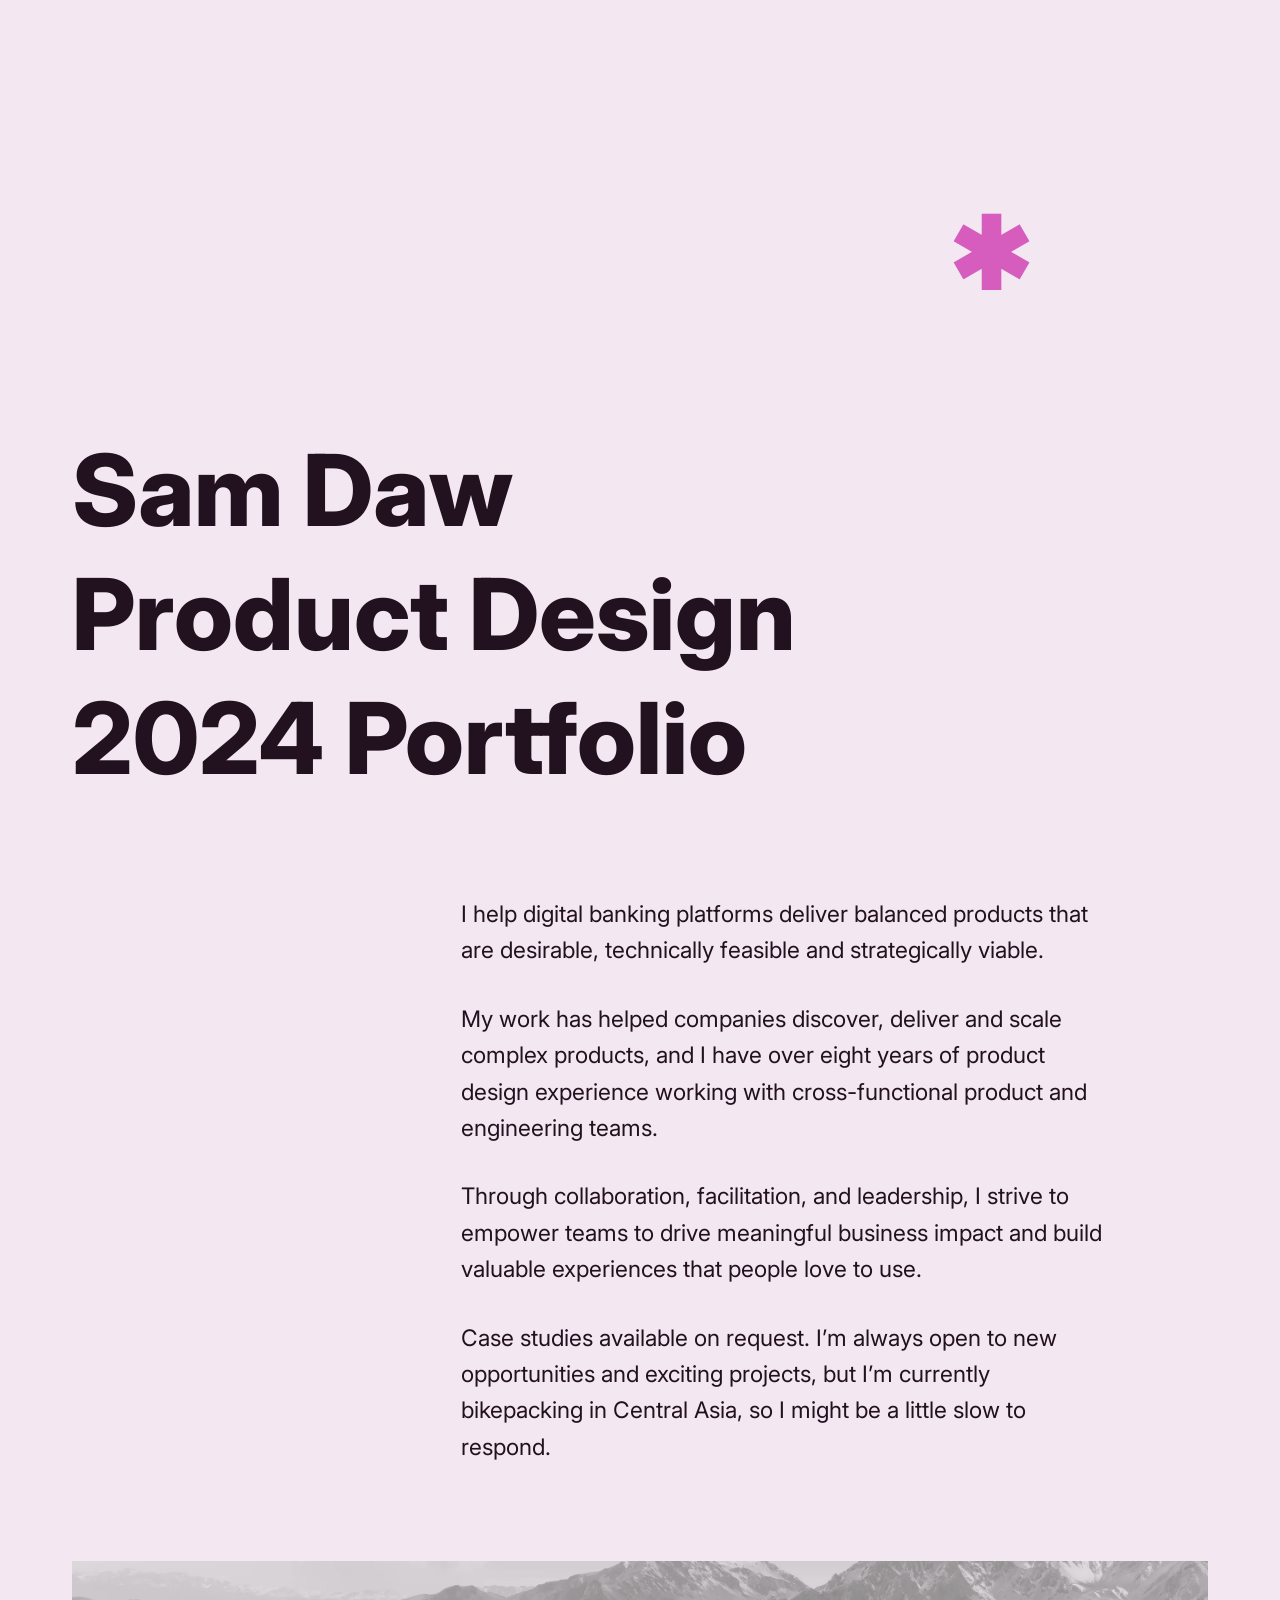
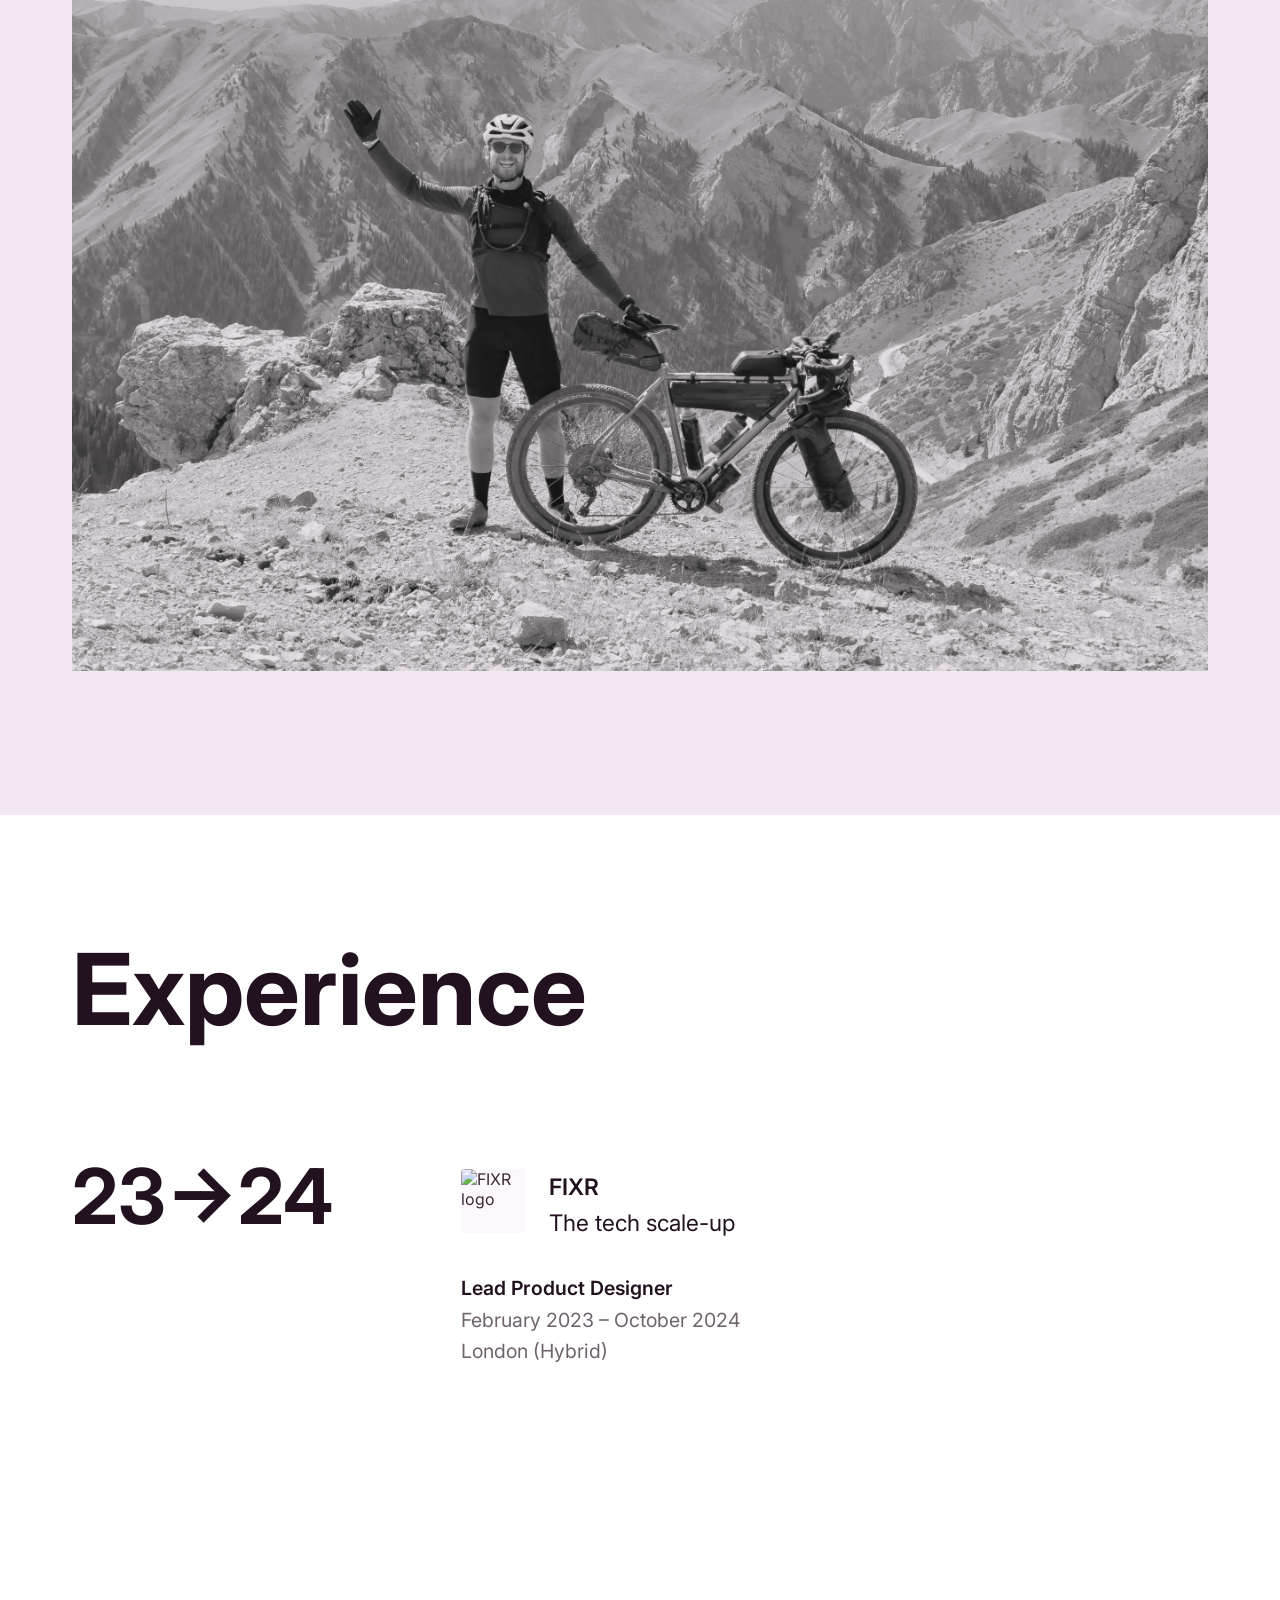
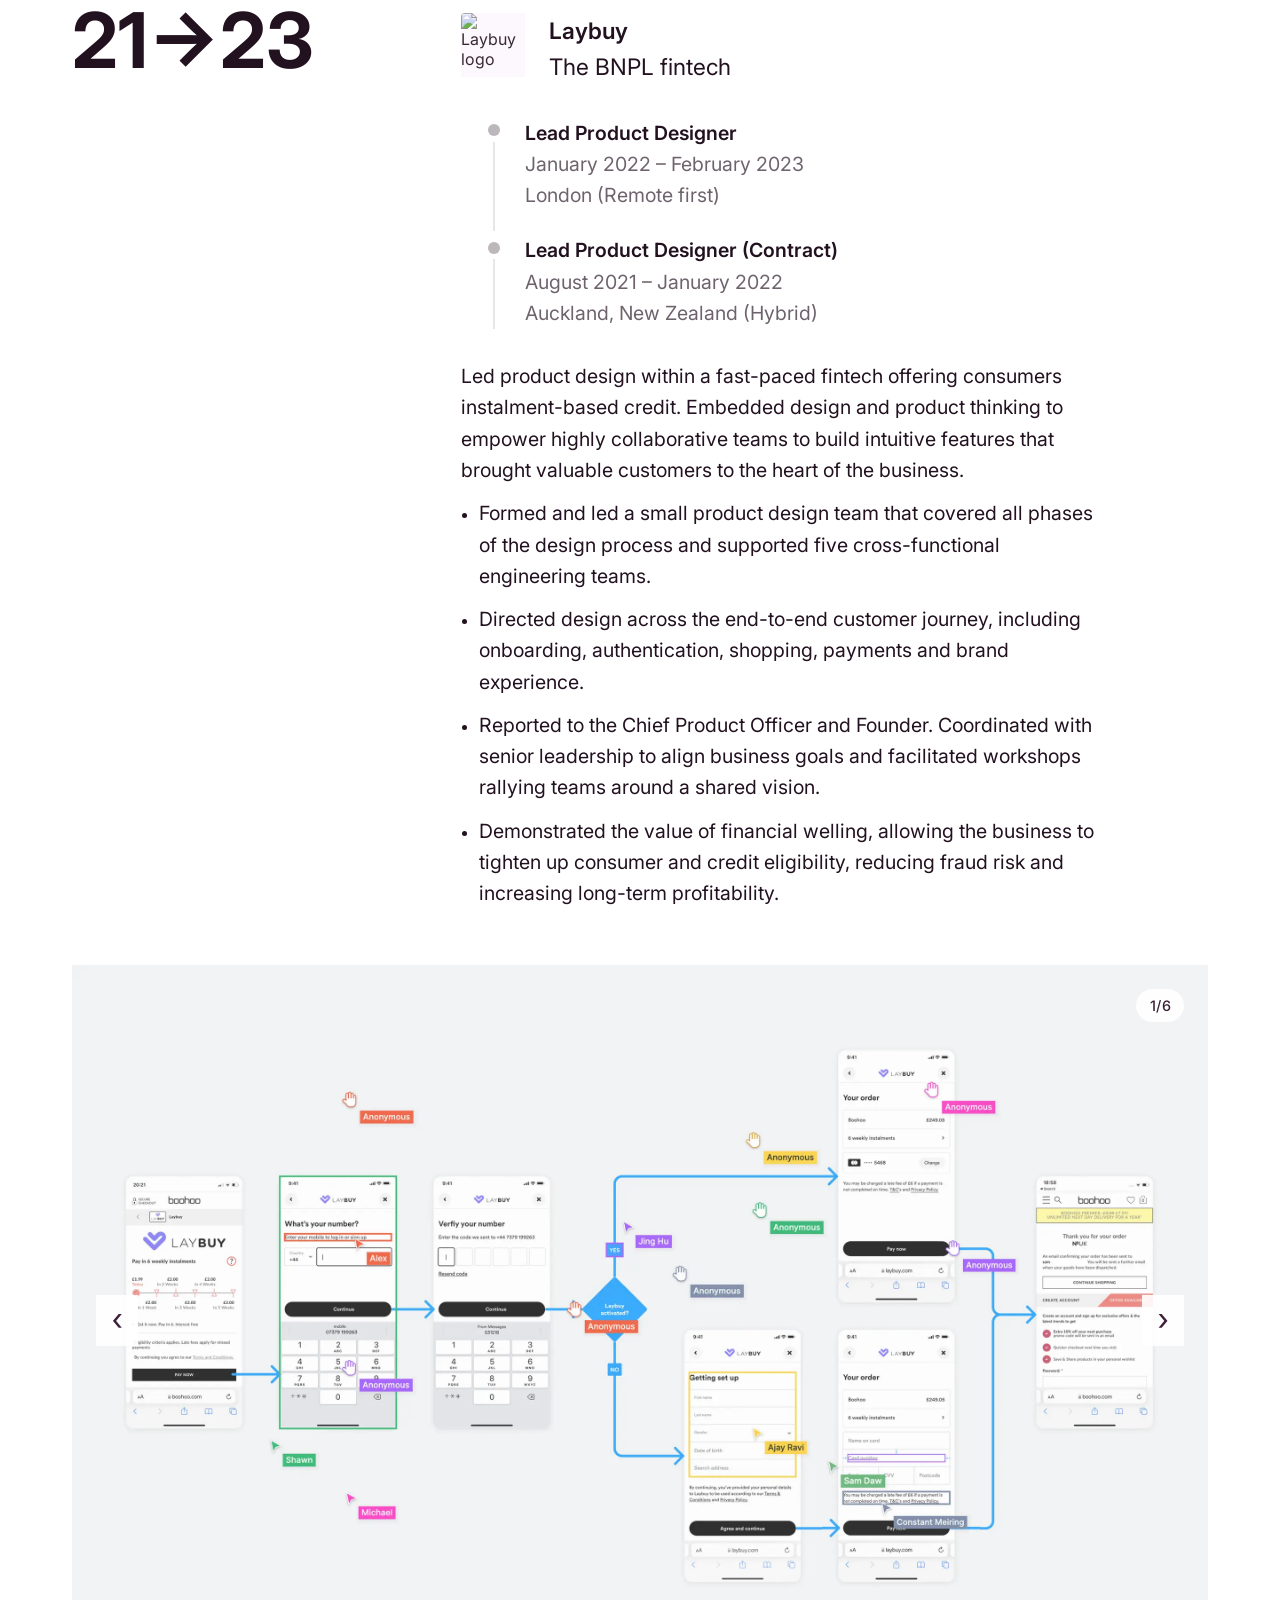
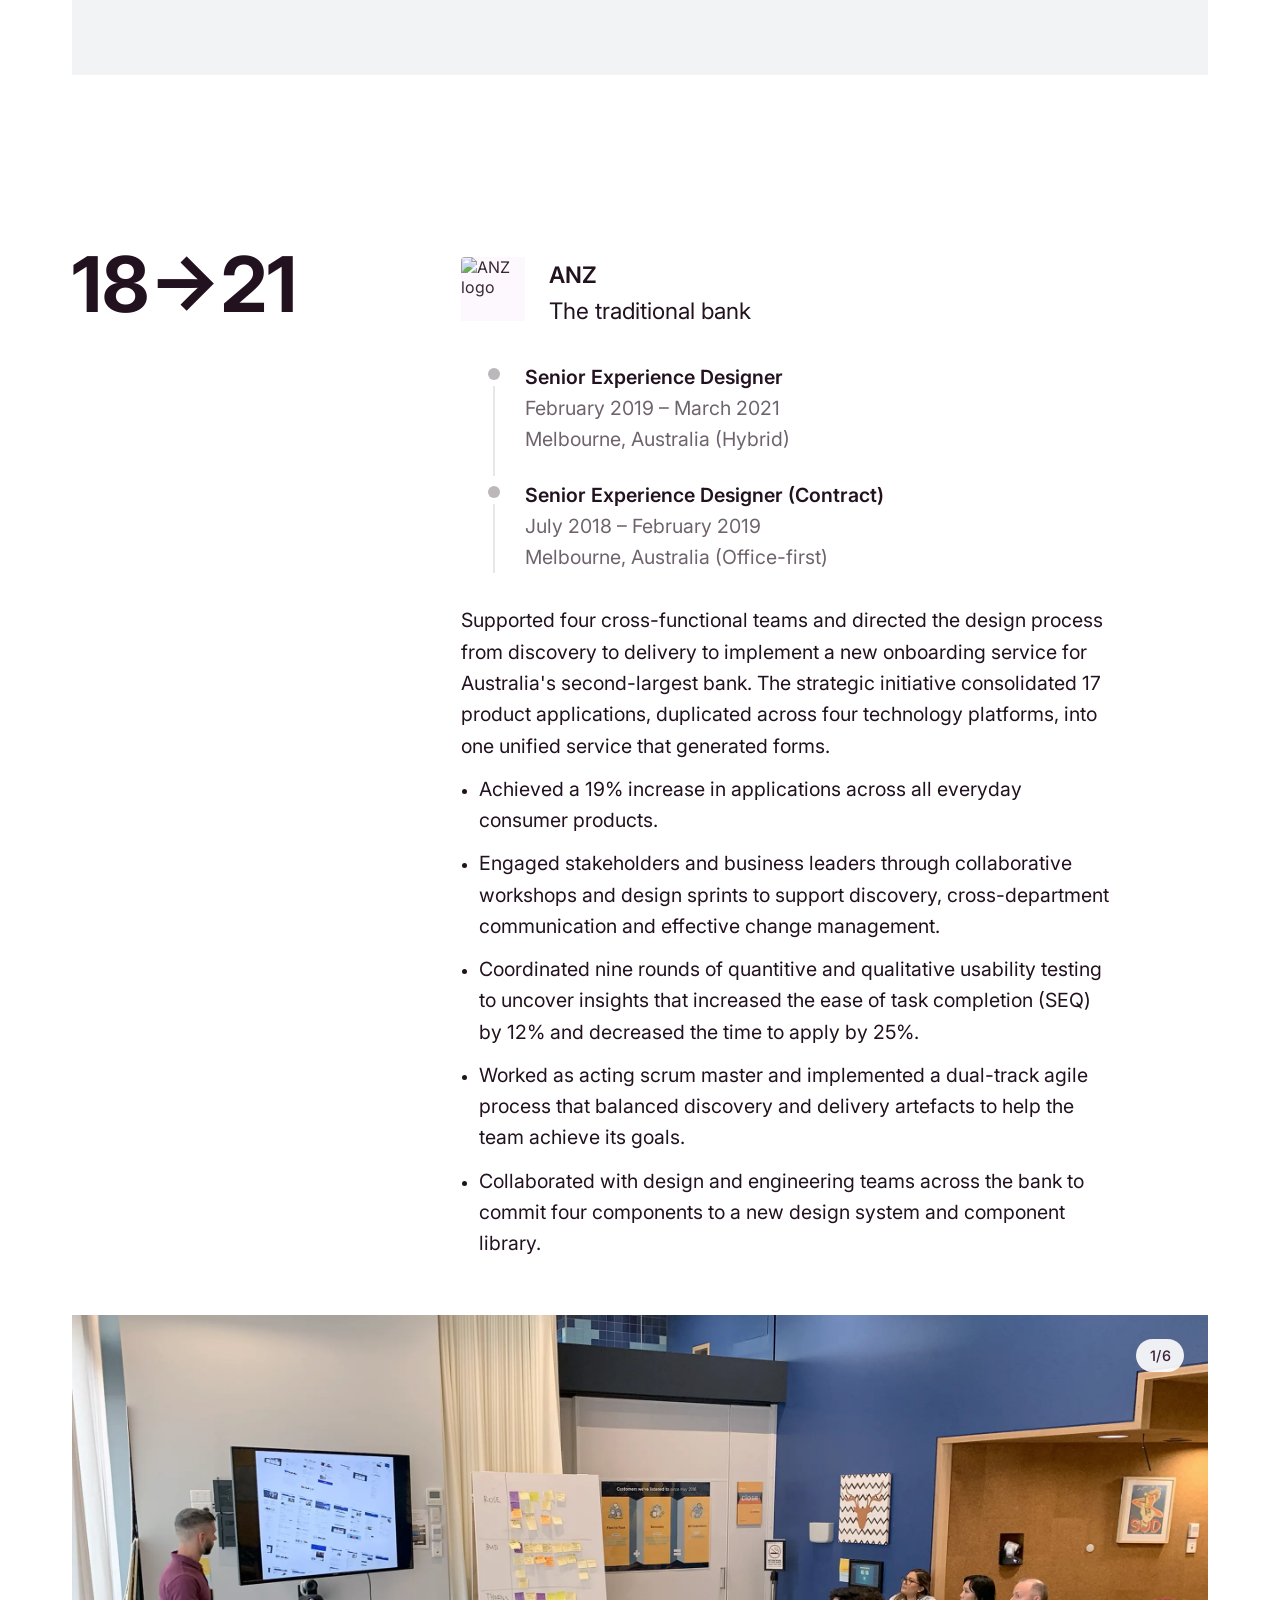
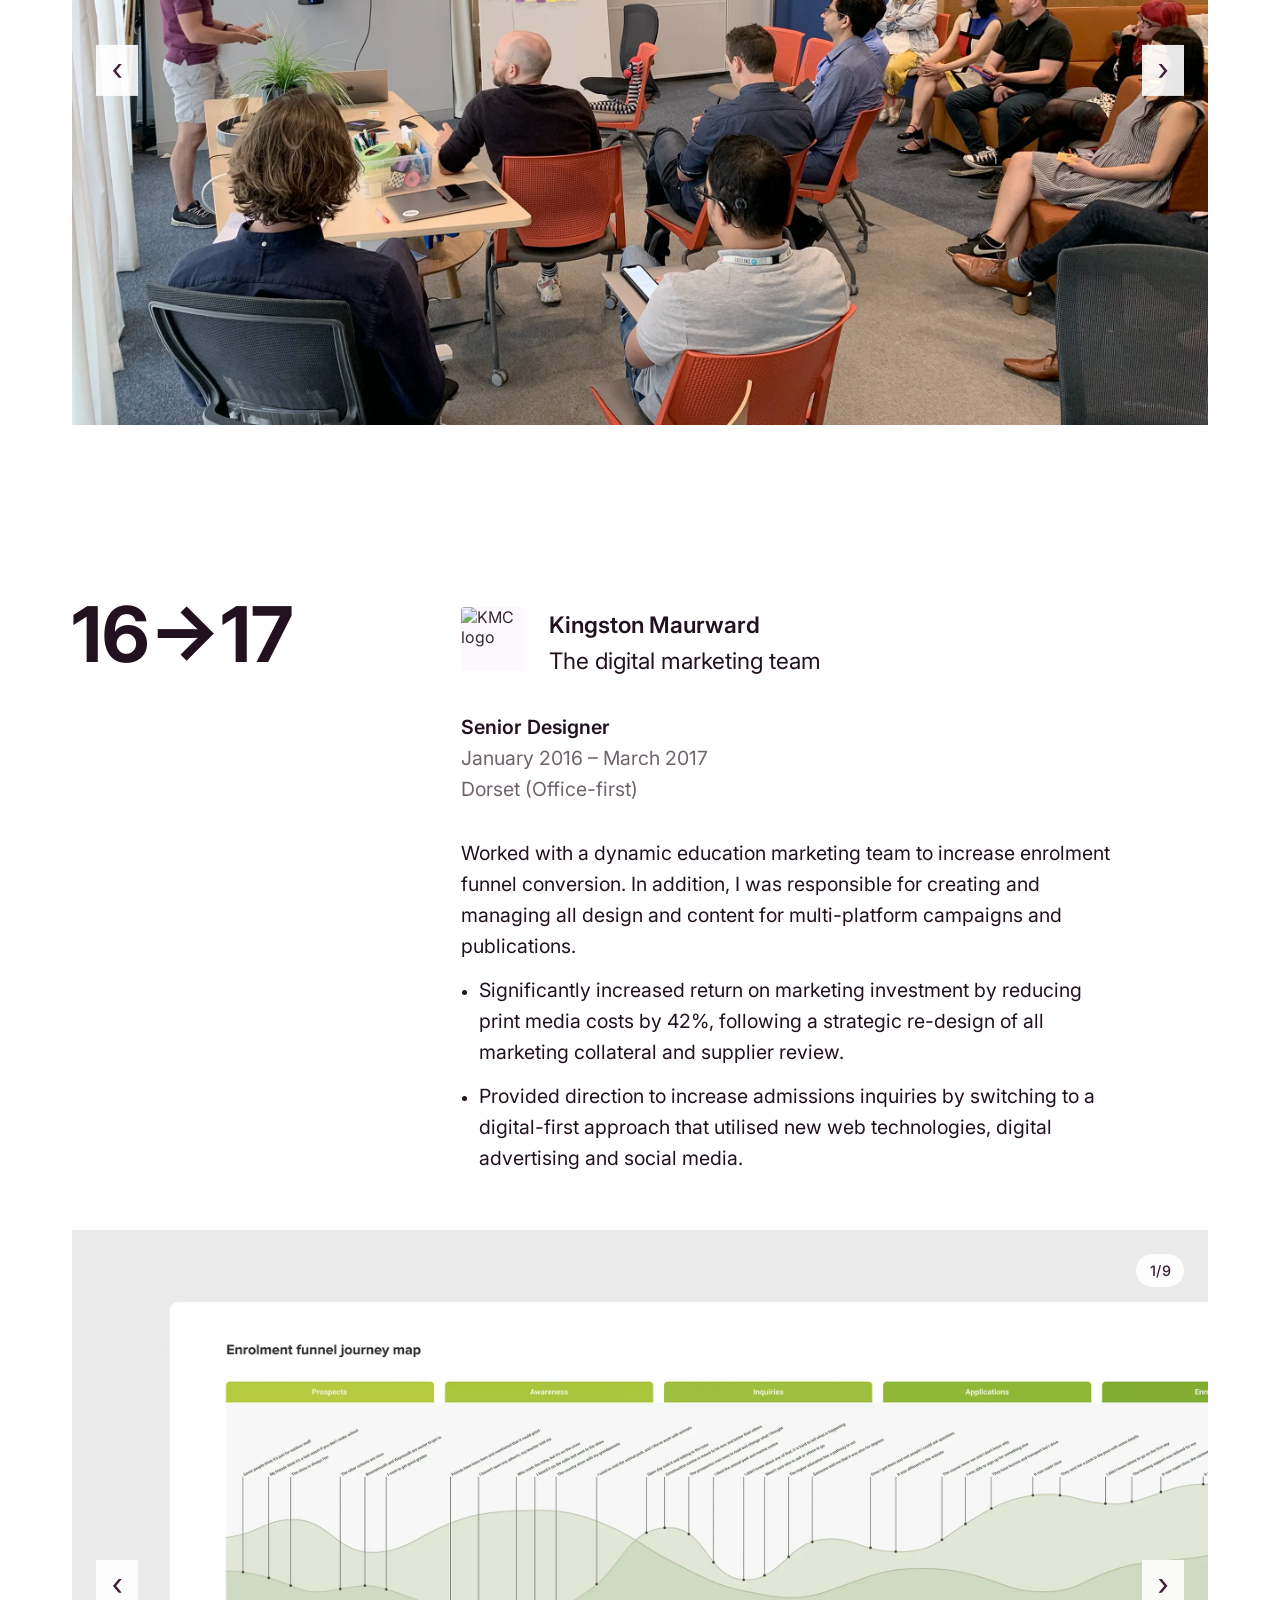
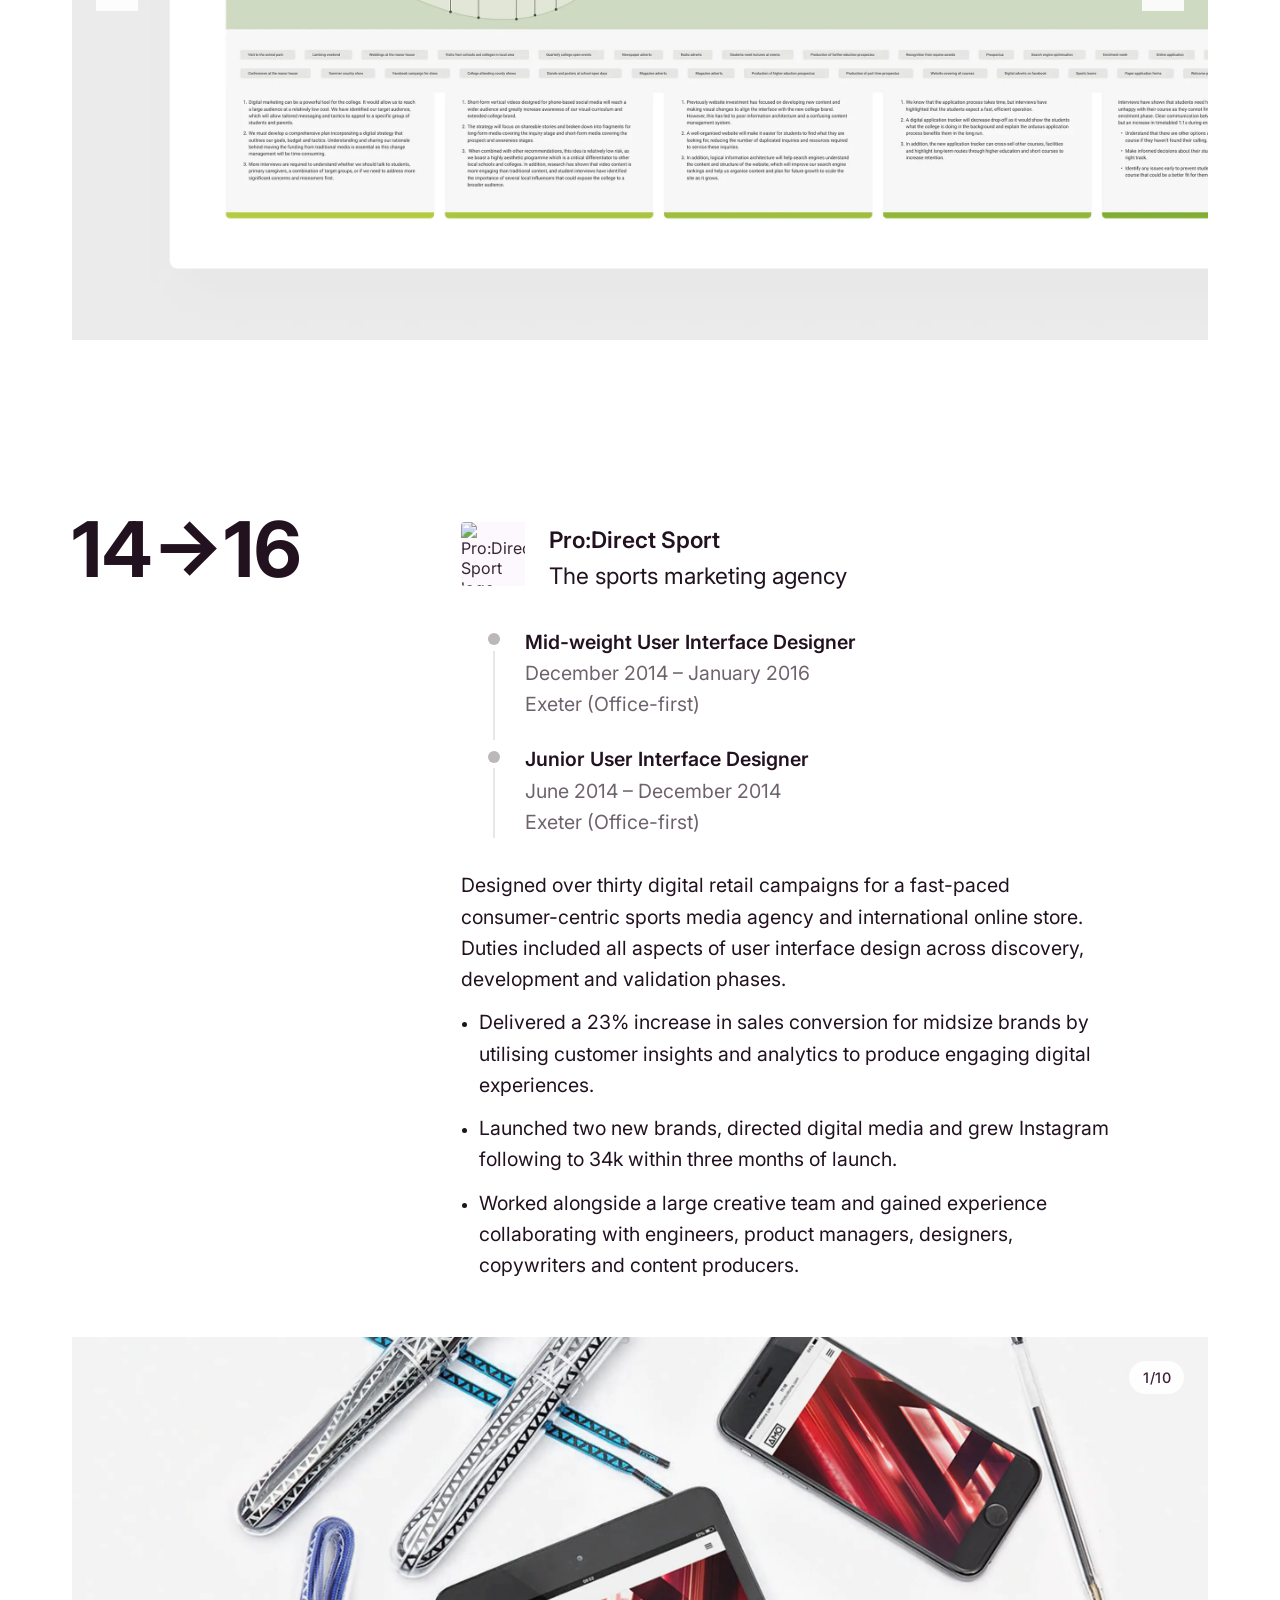
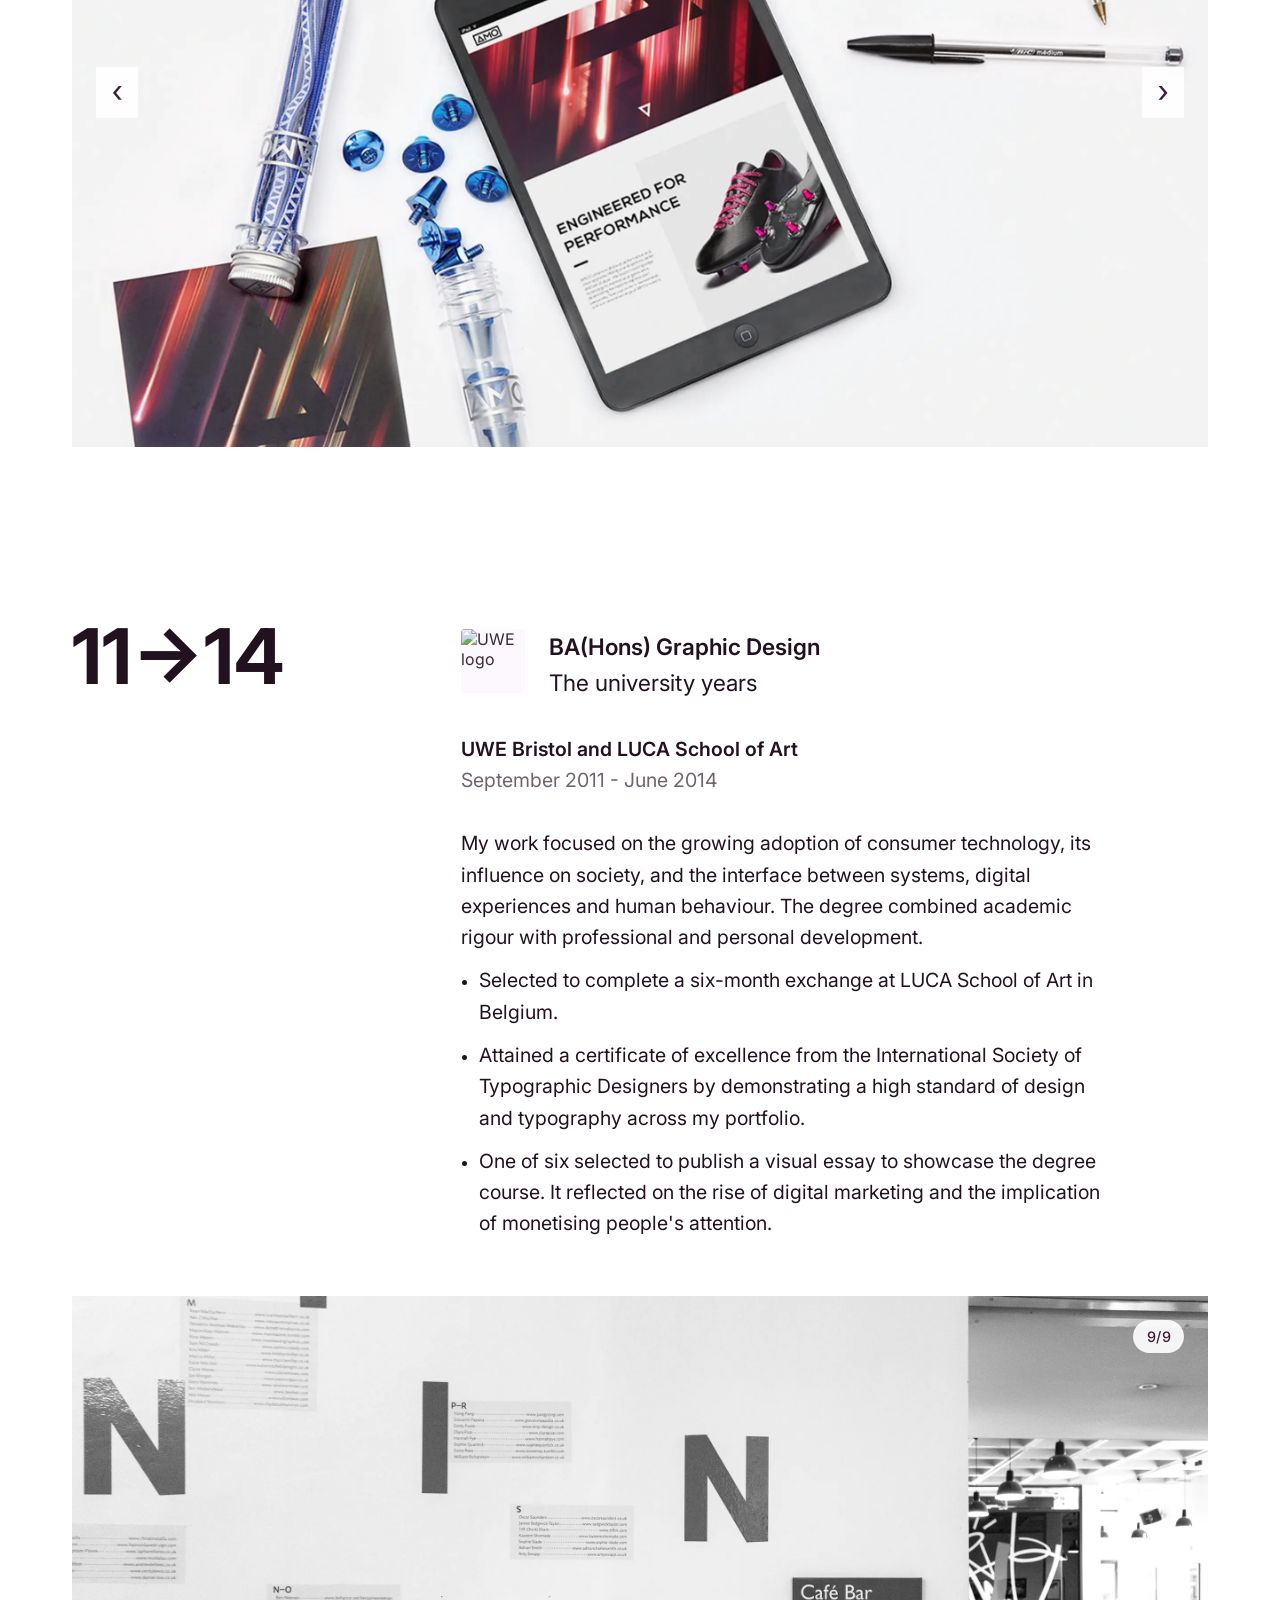
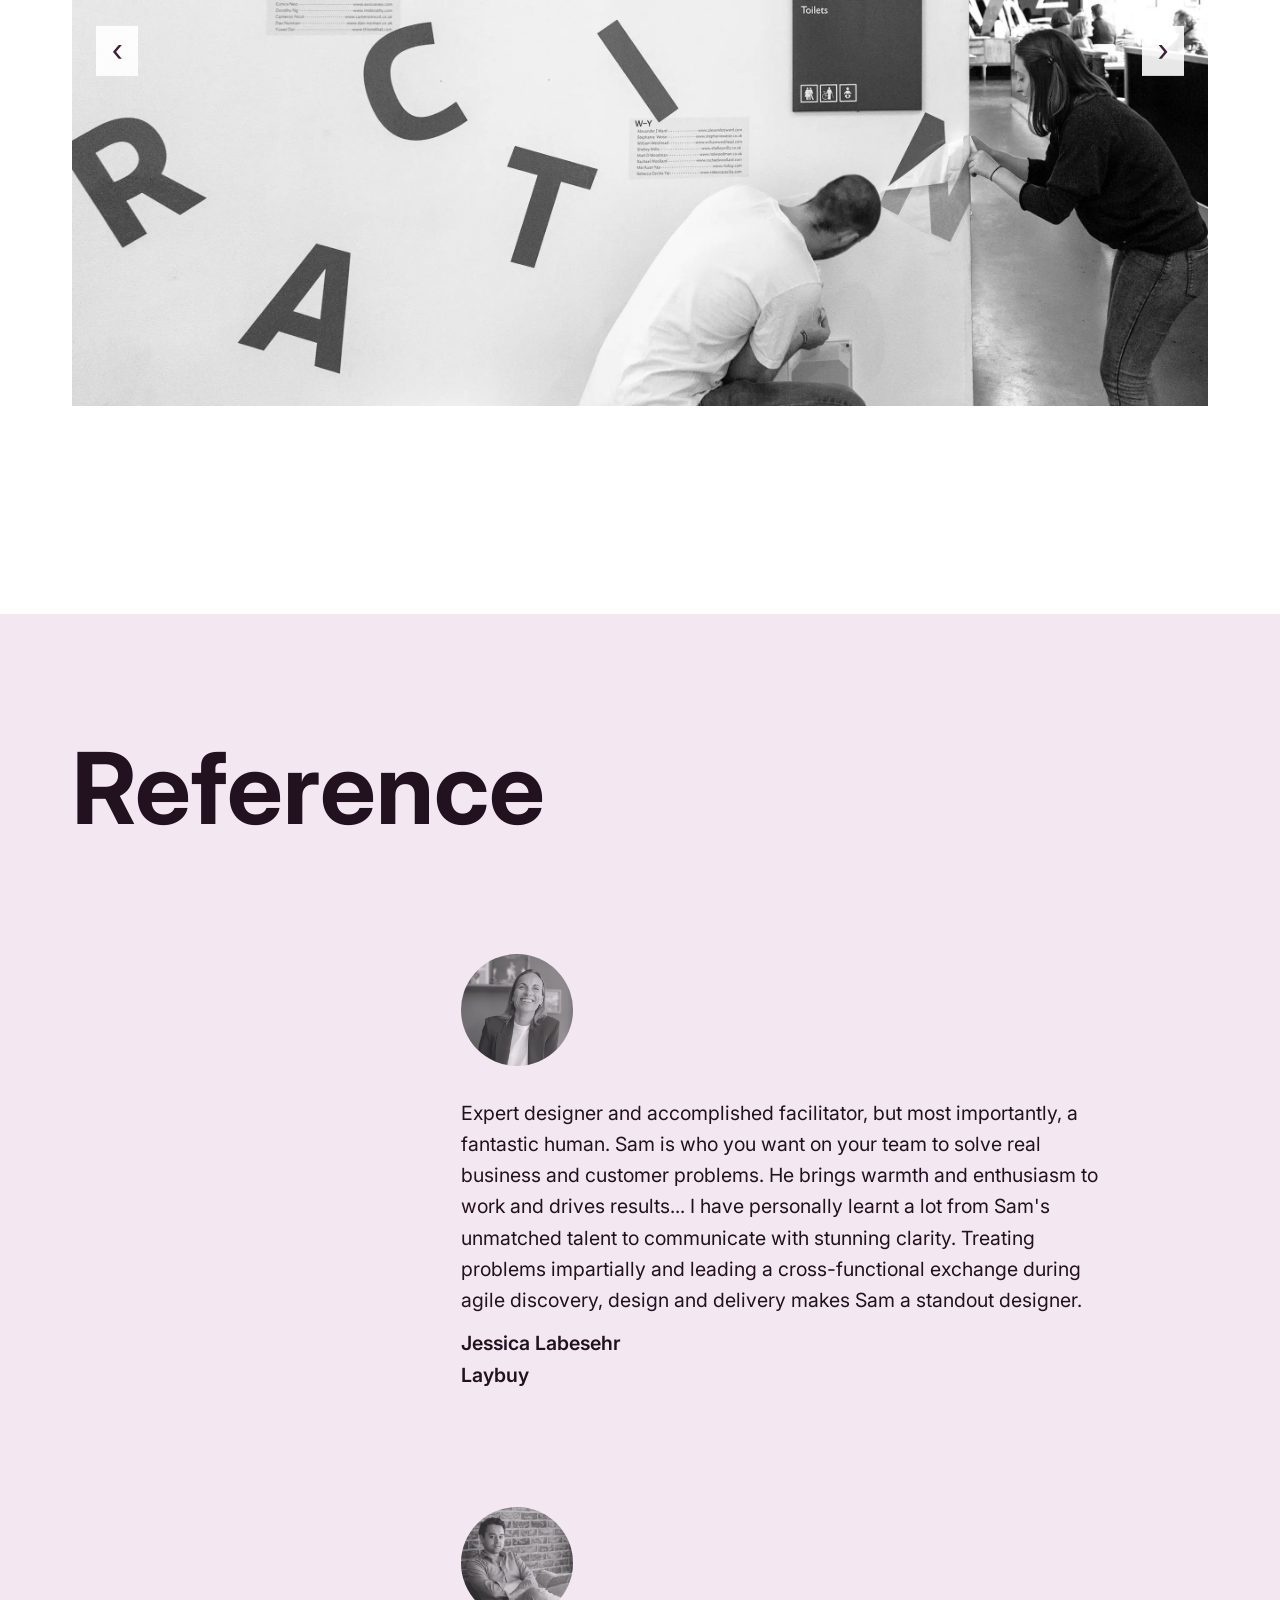
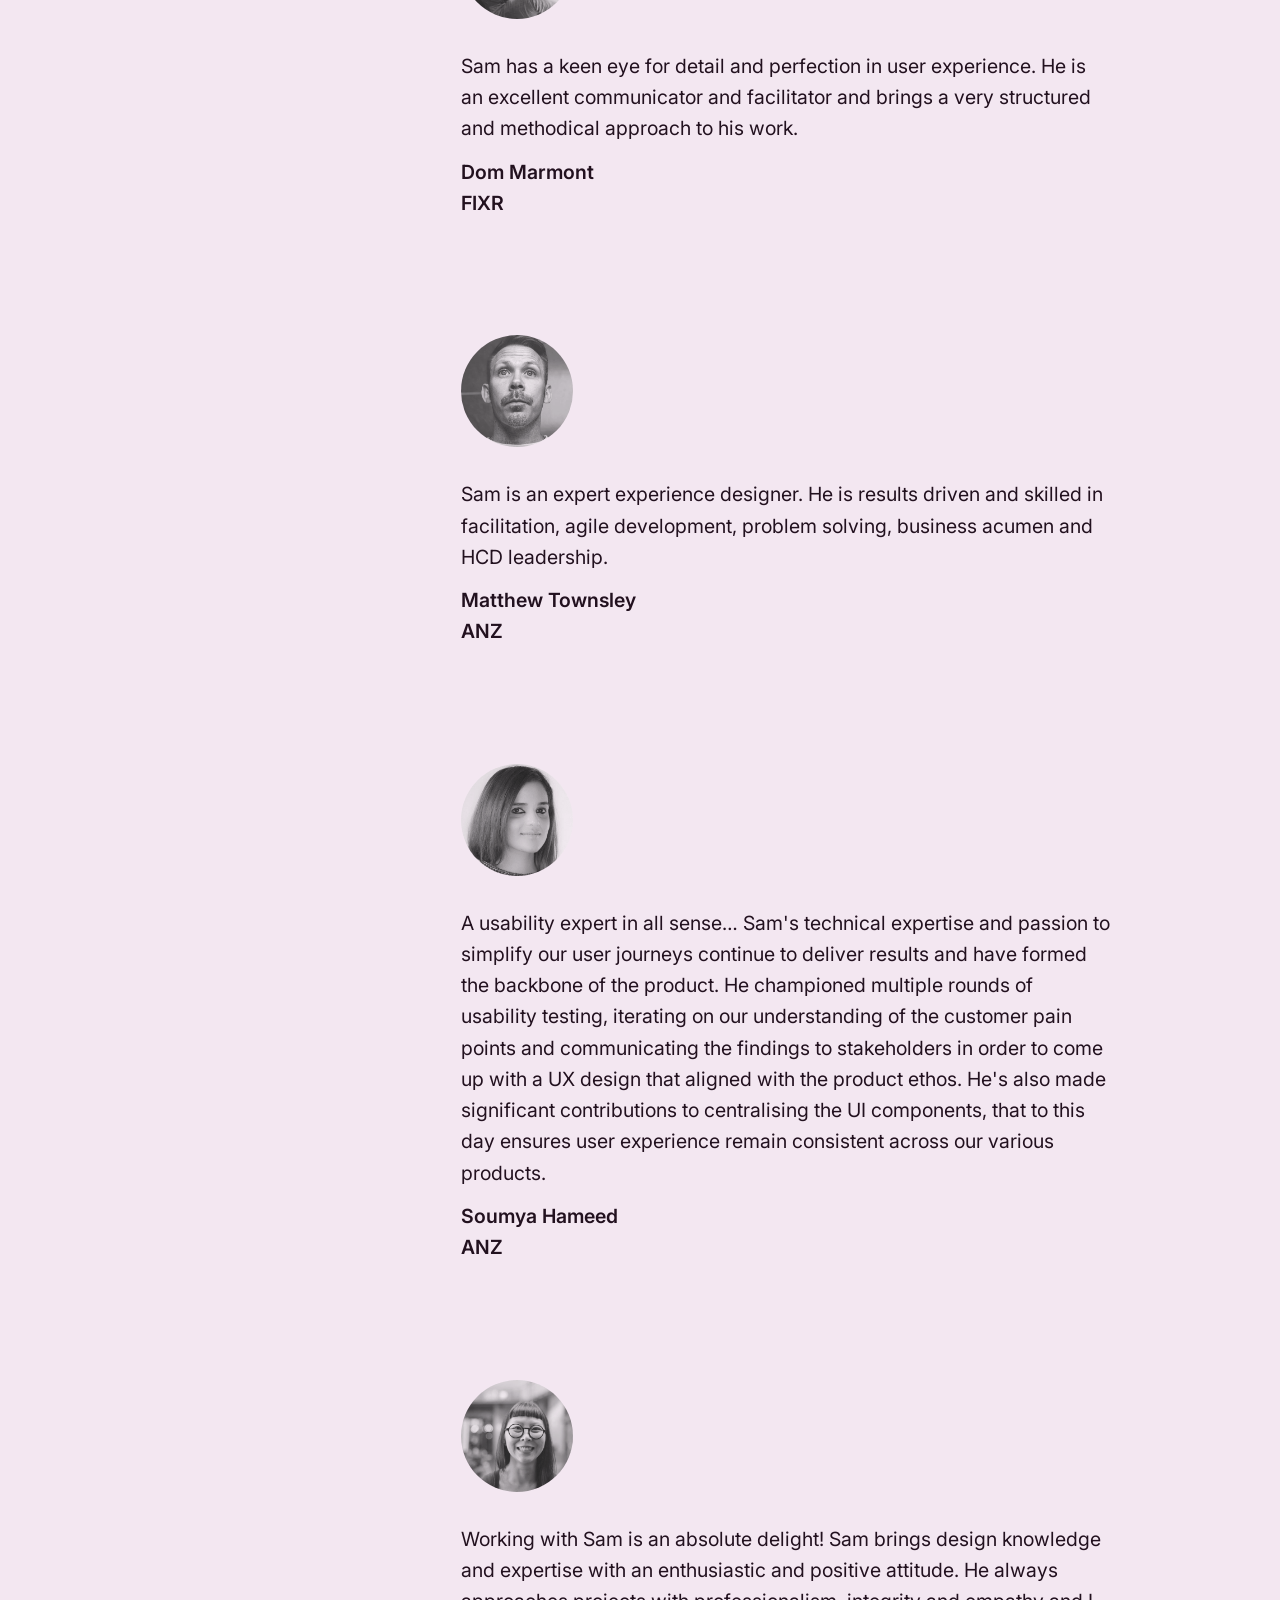
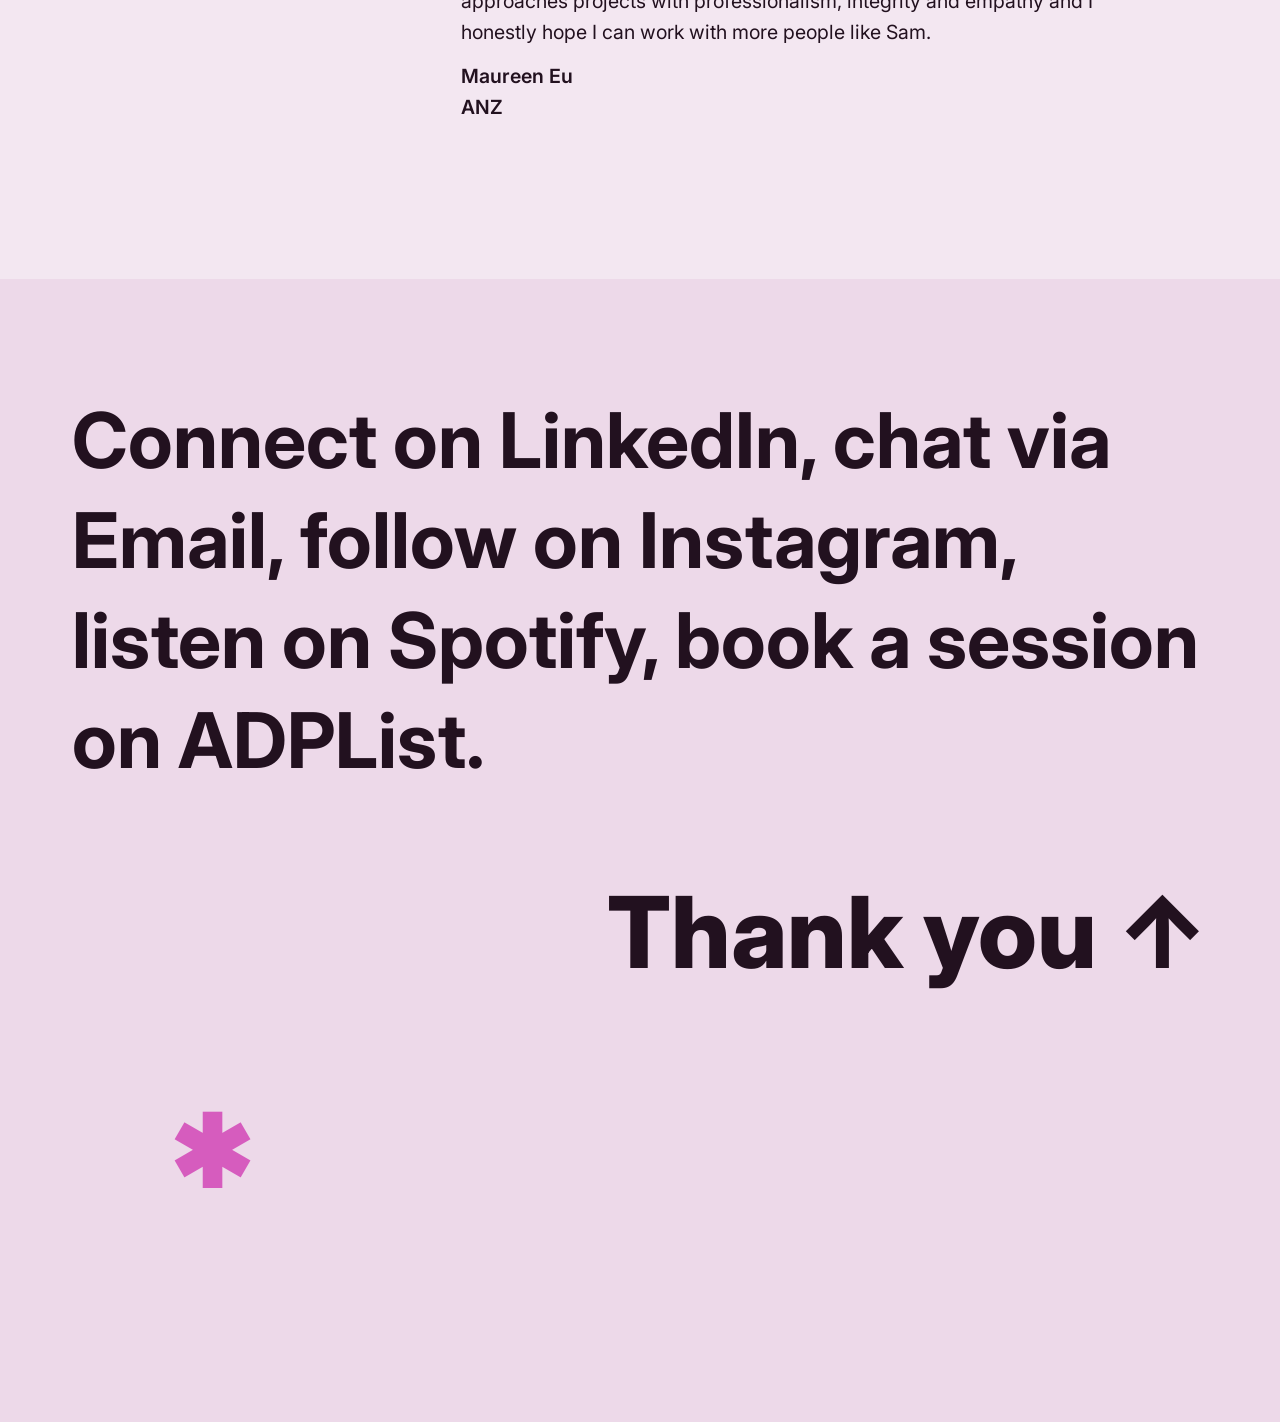
==== commit 0c09b593: "Updated image paths" ====
--- a/index.html
+++ b/index.html
@@ -58,8 +58,8 @@
                   <div class="role">
                      <div class="company">
                         <picture class="filter">
-                           <source type="image/webp" srcset="img/logo/fxr.webp">
-                           <img src="img/logo/fxr.jpg" alt="FIXR logo">
+                           <source type="image/webp" srcset="img/lgo/fxr.webp">
+                           <img src="img/lgo/fxr.jpg" alt="FIXR logo">
                         </picture>
                         <div>
                            <h3 class="semibold p1">FIXR</h3>
@@ -87,8 +87,8 @@
                   <div class="role">
                      <div class="company">
                         <picture class="filter">
-                           <source type="image/webp" srcset="img/logo/lby.webp">
-                           <img src="img/logo/lby.jpg" alt="Laybuy logo">
+                           <source type="image/webp" srcset="img/lgo/lby.webp">
+                           <img src="img/lgo/lby.jpg" alt="Laybuy logo">
                         </picture>
                         <div>
                            <h3 class="semibold p1">Laybuy</h3>
@@ -175,8 +175,8 @@
                   <div class="role">
                      <div class="company">
                         <picture class="filter">
-                           <source type="image/webp" srcset="img/logo/anz.webp">
-                           <img src="img/logo/anz.jpg" alt="ANZ logo">
+                           <source type="image/webp" srcset="img/lgo/anz.webp">
+                           <img src="img/lgo/anz.jpg" alt="ANZ logo">
                         </picture>
                         <div>
                            <h3 class="semibold p1">ANZ</h3>
@@ -266,8 +266,8 @@
                   <div class="role">
                      <div class="company">
                         <picture class="filter">
-                           <source type="image/webp" srcset="img/logo/kmc.webp">
-                           <img src="img/logo/kmc.jpg" alt="KMC logo">
+                           <source type="image/webp" srcset="img/lgo/kmc.webp">
+                           <img src="img/lgo/kmc.jpg" alt="KMC logo">
                         </picture>
                         <div>
                            <h3 class="semibold p1">Kingston Maurward</h3>
@@ -358,8 +358,8 @@
                   <div class="role">
                      <div class="company">
                         <picture class="filter">
-                           <source type="image/webp" srcset="img/logo/pro.webp">
-                           <img src="img/logo/pro.jpg" alt="Pro:Direct Sport logo">
+                           <source type="image/webp" srcset="img/lgo/pro.webp">
+                           <img src="img/lgo/pro.jpg" alt="Pro:Direct Sport logo">
                         </picture>
                         <div>
                            <h3 class="semibold p1">Pro:Direct Sport</h3>
@@ -463,8 +463,8 @@
                   <div class="role">
                      <div class="company">
                         <picture class="filter">
-                           <source type="image/webp" srcset="img/logo/uwe.webp">
-                           <img src="img/logo/uwe.jpg" alt="UWE logo">
+                           <source type="image/webp" srcset="img/lgo/uwe.webp">
+                           <img src="img/lgo/uwe.jpg" alt="UWE logo">
                         </picture>
                         <div>
                            <h3 class="semibold p1">BA(Hons) Graphic Design</h3>
@@ -556,7 +556,7 @@
 
             <!-- quote - jessica -->
             <div class="start4 end11 marginbottom quote">
-               <picture class="filter"><img src="img/quote/jess.jpg" alt="Photo of Jessica"></picture>
+               <picture class="filter"><img src="img/qte/jess.jpg" alt="Photo of Jessica"></picture>
                <div>
                   <p>Expert designer and accomplished facilitator, but most importantly, a fantastic human. Sam is who you want on your team to solve real business and customer problems. He brings warmth and enthusiasm to work and drives results... I have personally learnt a lot from Sam's unmatched talent to communicate with stunning clarity. Treating problems impartially and leading a cross-functional exchange during agile discovery, design and delivery makes Sam a standout designer.</p>
                   <p class="semibold">Jessica Labesehr<br>Laybuy</p>
@@ -565,7 +565,7 @@
 
             <!-- quote - dom -->
             <div class="start4 end11 marginbottom quote">
-               <picture class="filter"><img src="img/quote/dom.jpg" alt="Photo of Dom"></picture>
+               <picture class="filter"><img src="img/qte/dom.jpg" alt="Photo of Dom"></picture>
                <div>
                   <p>Sam has a keen eye for detail and perfection in user experience. He is an excellent communicator and facilitator and brings a very structured and methodical approach to his work.</p>
                   <p class="semibold">Dom Marmont<br>FIXR</p>
@@ -574,7 +574,7 @@
 
             <!-- quote - matthew -->
             <div class="start4 end11 marginbottom quote">
-               <picture class="filter"><img src="img/quote/matt.jpg" alt="Photo of Matthew"></picture>
+               <picture class="filter"><img src="img/qte/matt.jpg" alt="Photo of Matthew"></picture>
                <div>
                   <p>Sam is an expert experience designer. He is results driven and skilled in facilitation, agile development, problem solving, business acumen and HCD leadership.</p>
                   <p class="semibold">Matthew Townsley<br>ANZ</p>
@@ -583,7 +583,7 @@
             
             <!-- quote - soumya -->
             <div class="start4 end11 marginbottom quote">
-               <picture class="filter"><img src="img/quote/soumya.jpg" alt="Photo of Soumya"></picture>
+               <picture class="filter"><img src="img/qte/soumya.jpg" alt="Photo of Soumya"></picture>
                <div>
                   <p>A usability expert in all sense… Sam's technical expertise and passion to simplify our user journeys continue to deliver results and have formed the backbone of the product. He championed multiple rounds of usability testing, iterating on our understanding of the customer pain points and communicating the findings to stakeholders in order to come up with a UX design that aligned with the product ethos. He's also made significant contributions to centralising the UI components, that to this day ensures user experience remain consistent across our various products.</p>
                   <p class="semibold">Soumya Hameed<br>ANZ</p>
@@ -592,7 +592,7 @@
 
             <!-- quote - maureen -->
             <div class="start4 end11 marginbottom quote">
-               <picture class="filter"><img src="img/quote/maureen.jpg" alt="Photo of Maureen"></picture>
+               <picture class="filter"><img src="img/qte/maureen.jpg" alt="Photo of Maureen"></picture>
                <div>
                   <p>Working with Sam is an absolute delight! Sam brings design knowledge and expertise with an enthusiastic and positive attitude. He always approaches projects with professionalism, integrity and empathy and I honestly hope I can work with more people like Sam.</p>
                   <p class="semibold">Maureen Eu<br>ANZ</p>
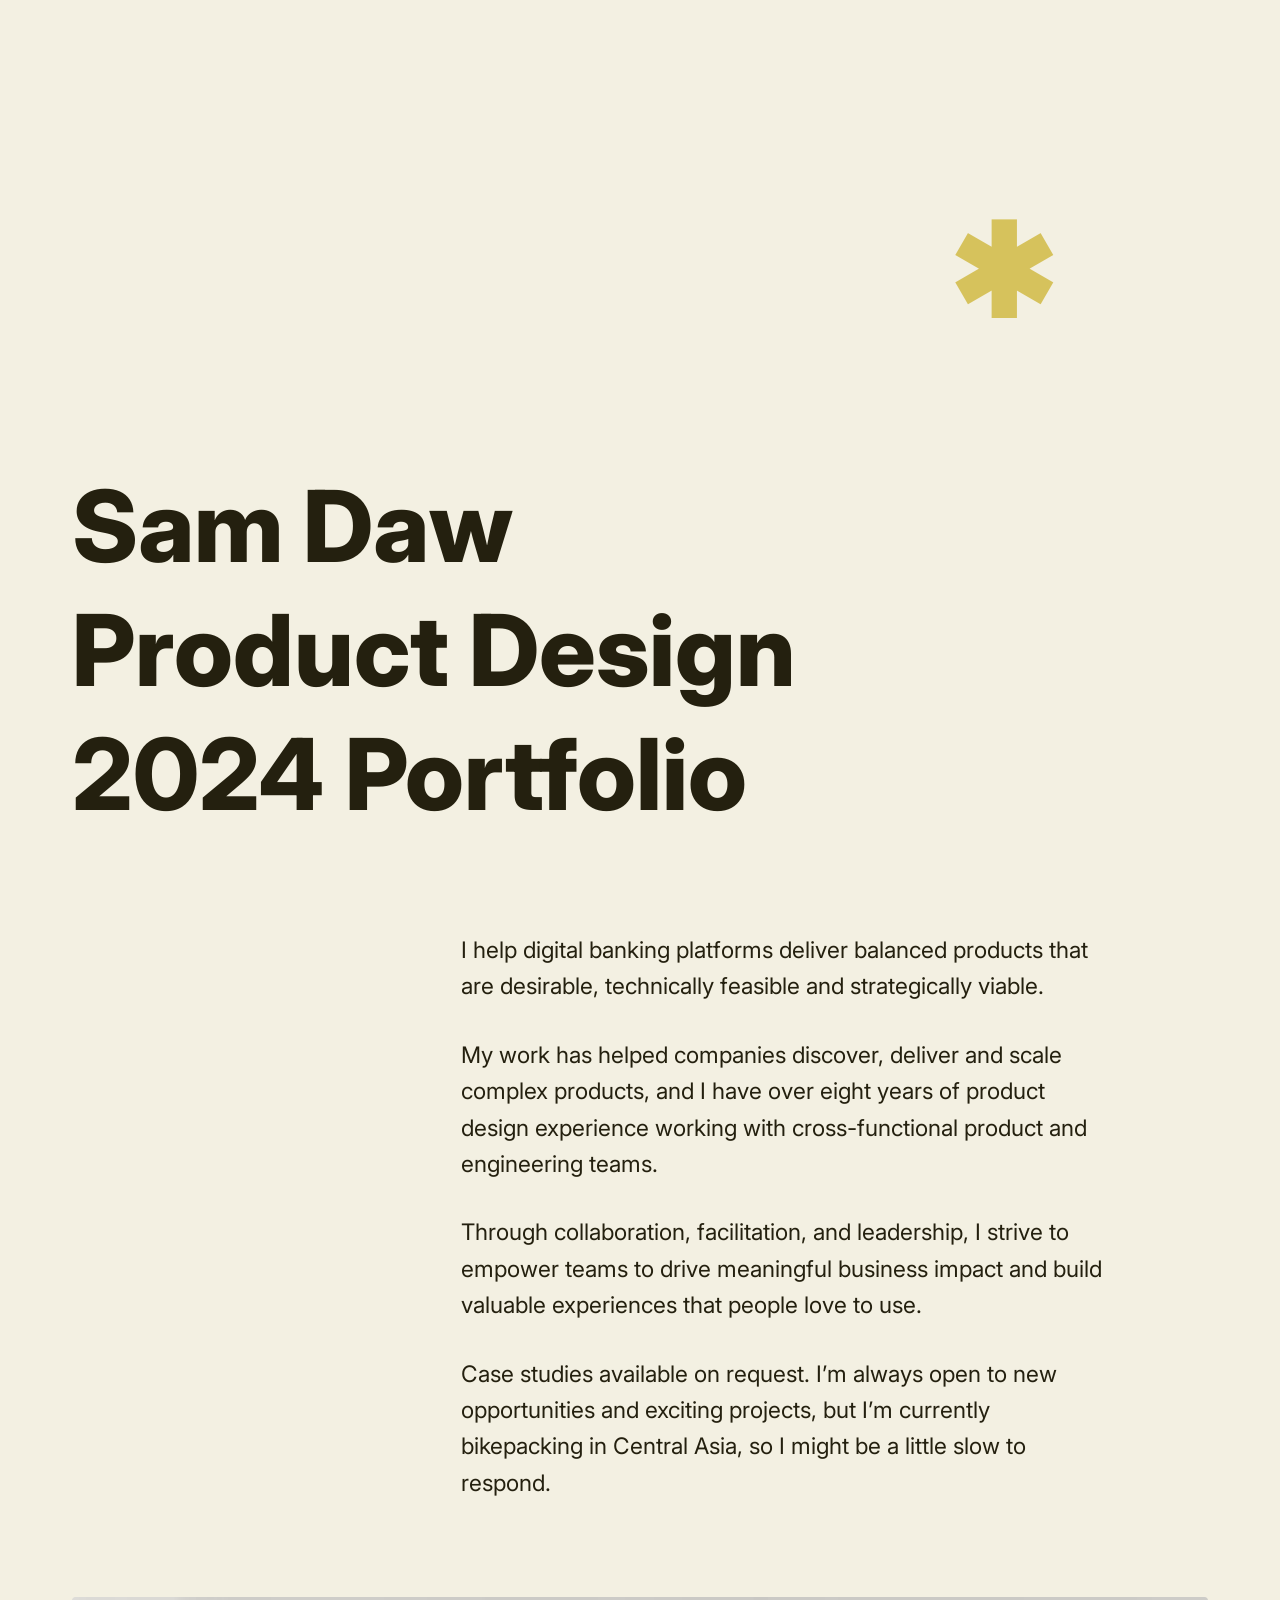
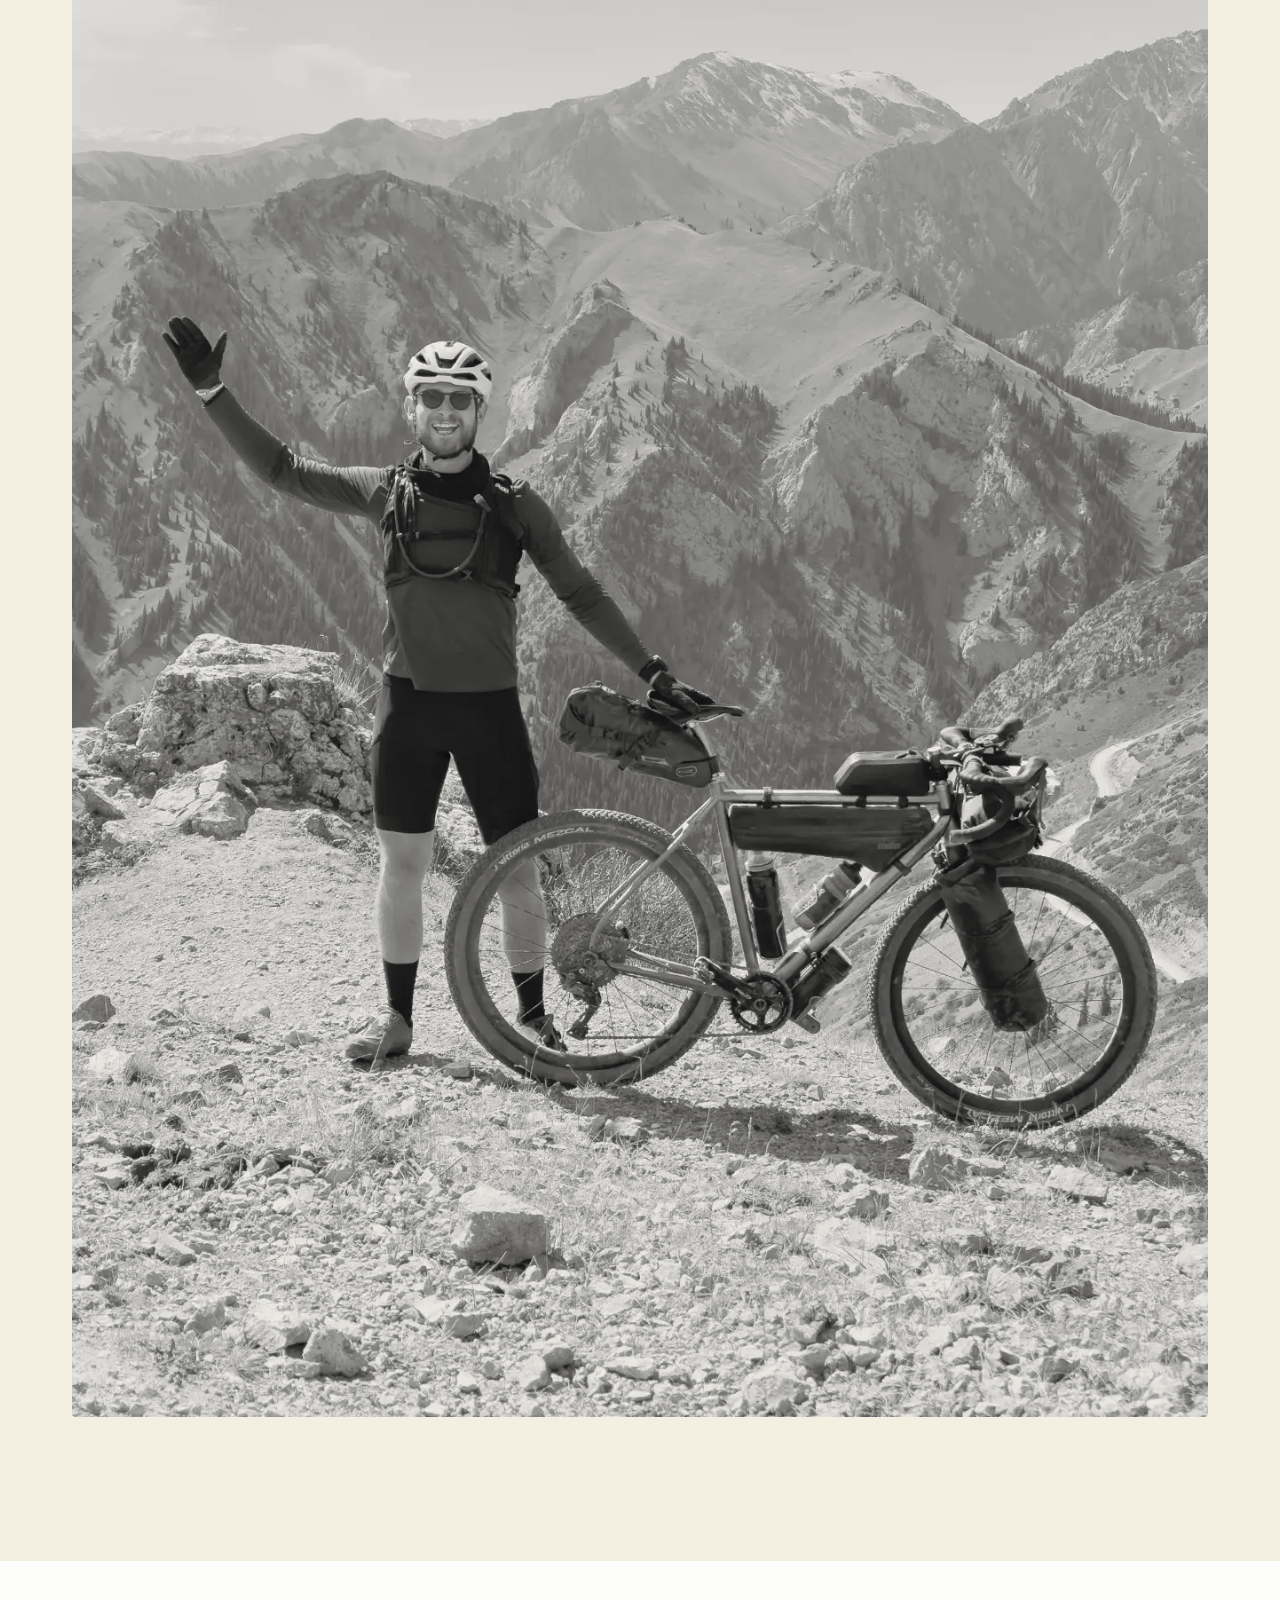
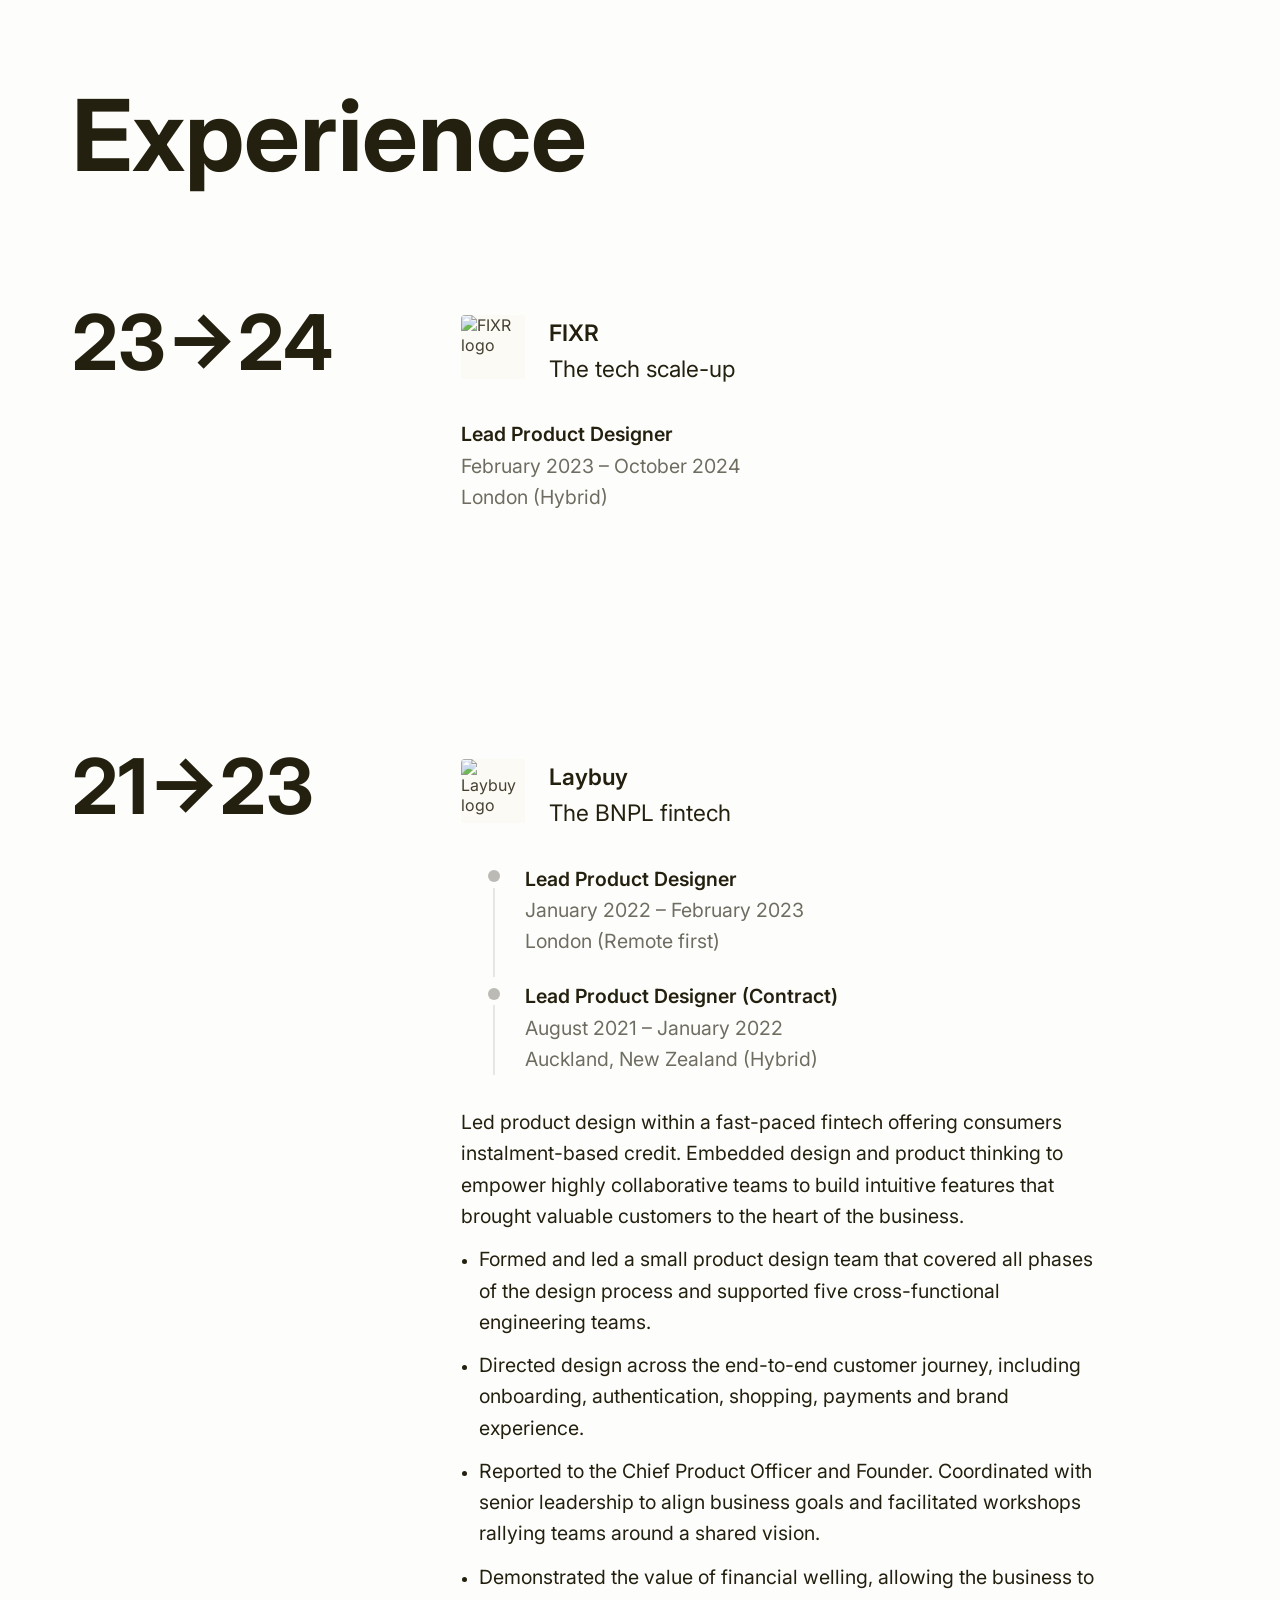
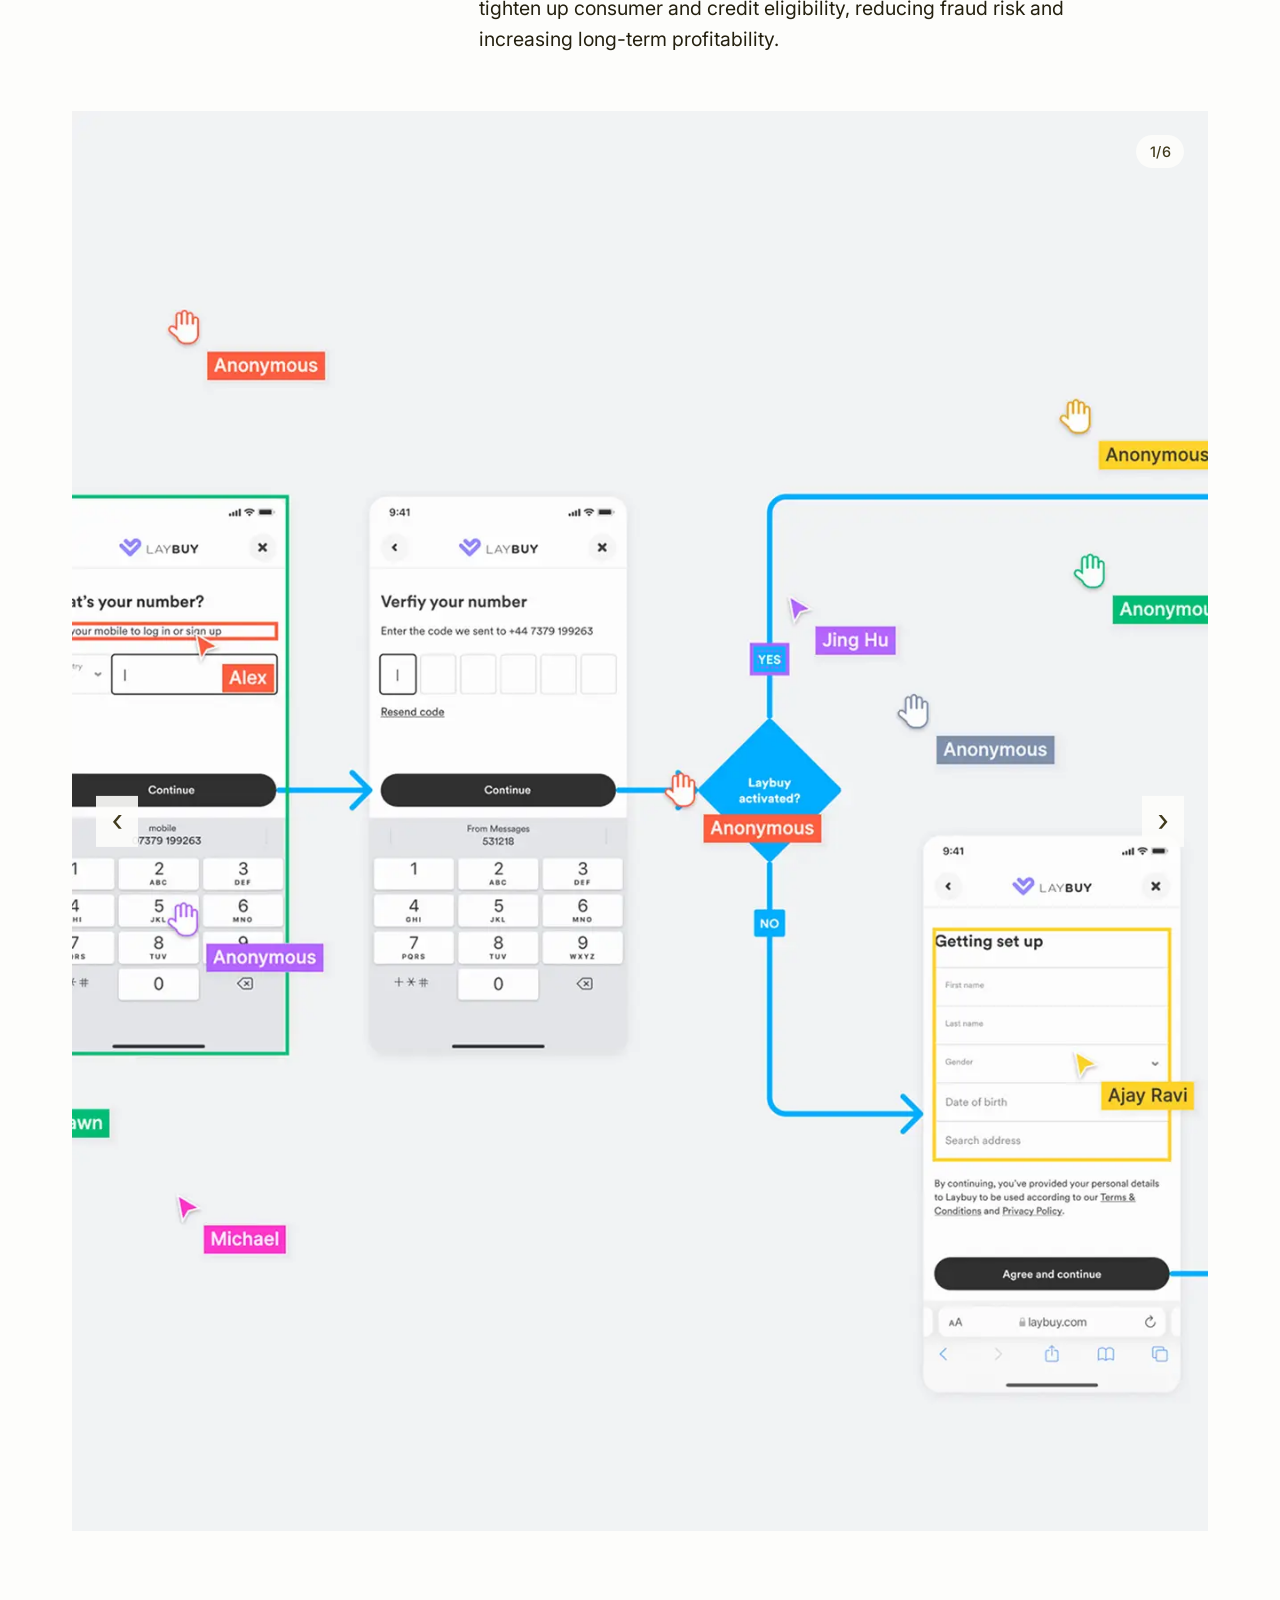
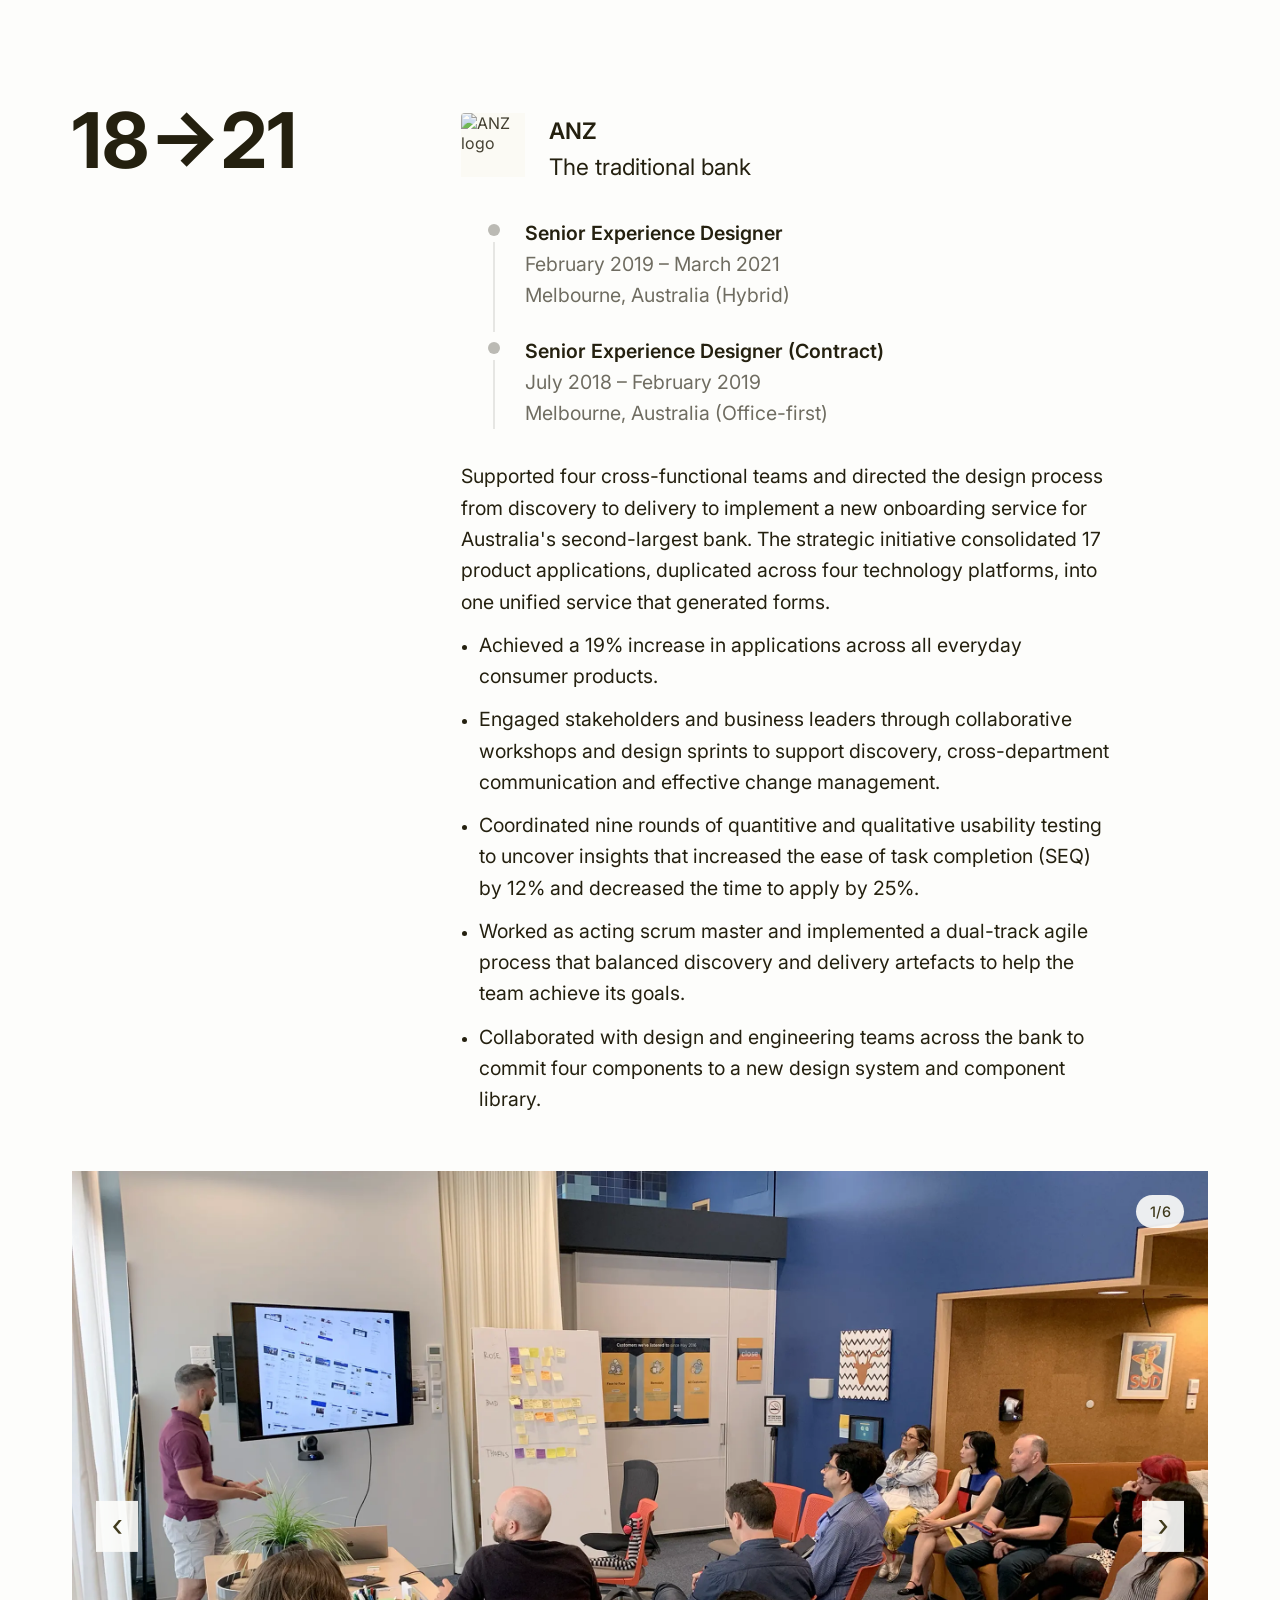
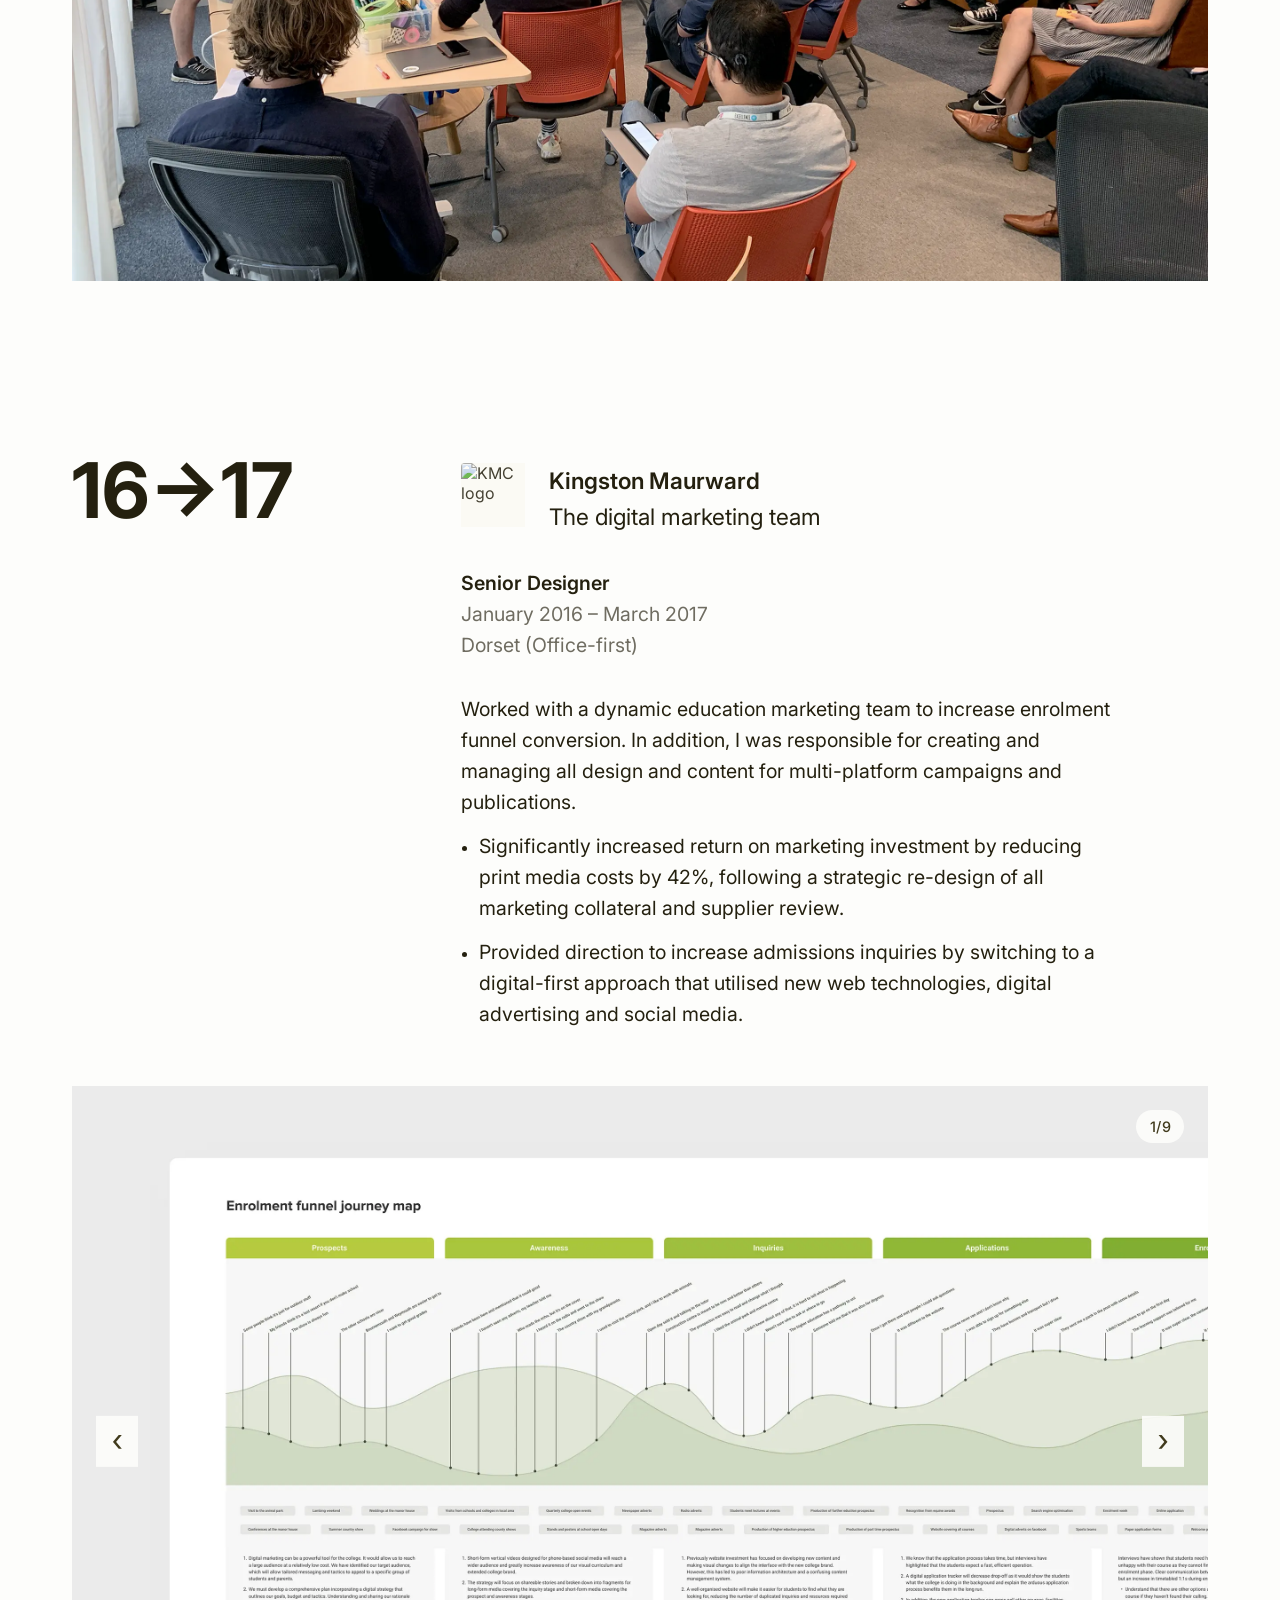
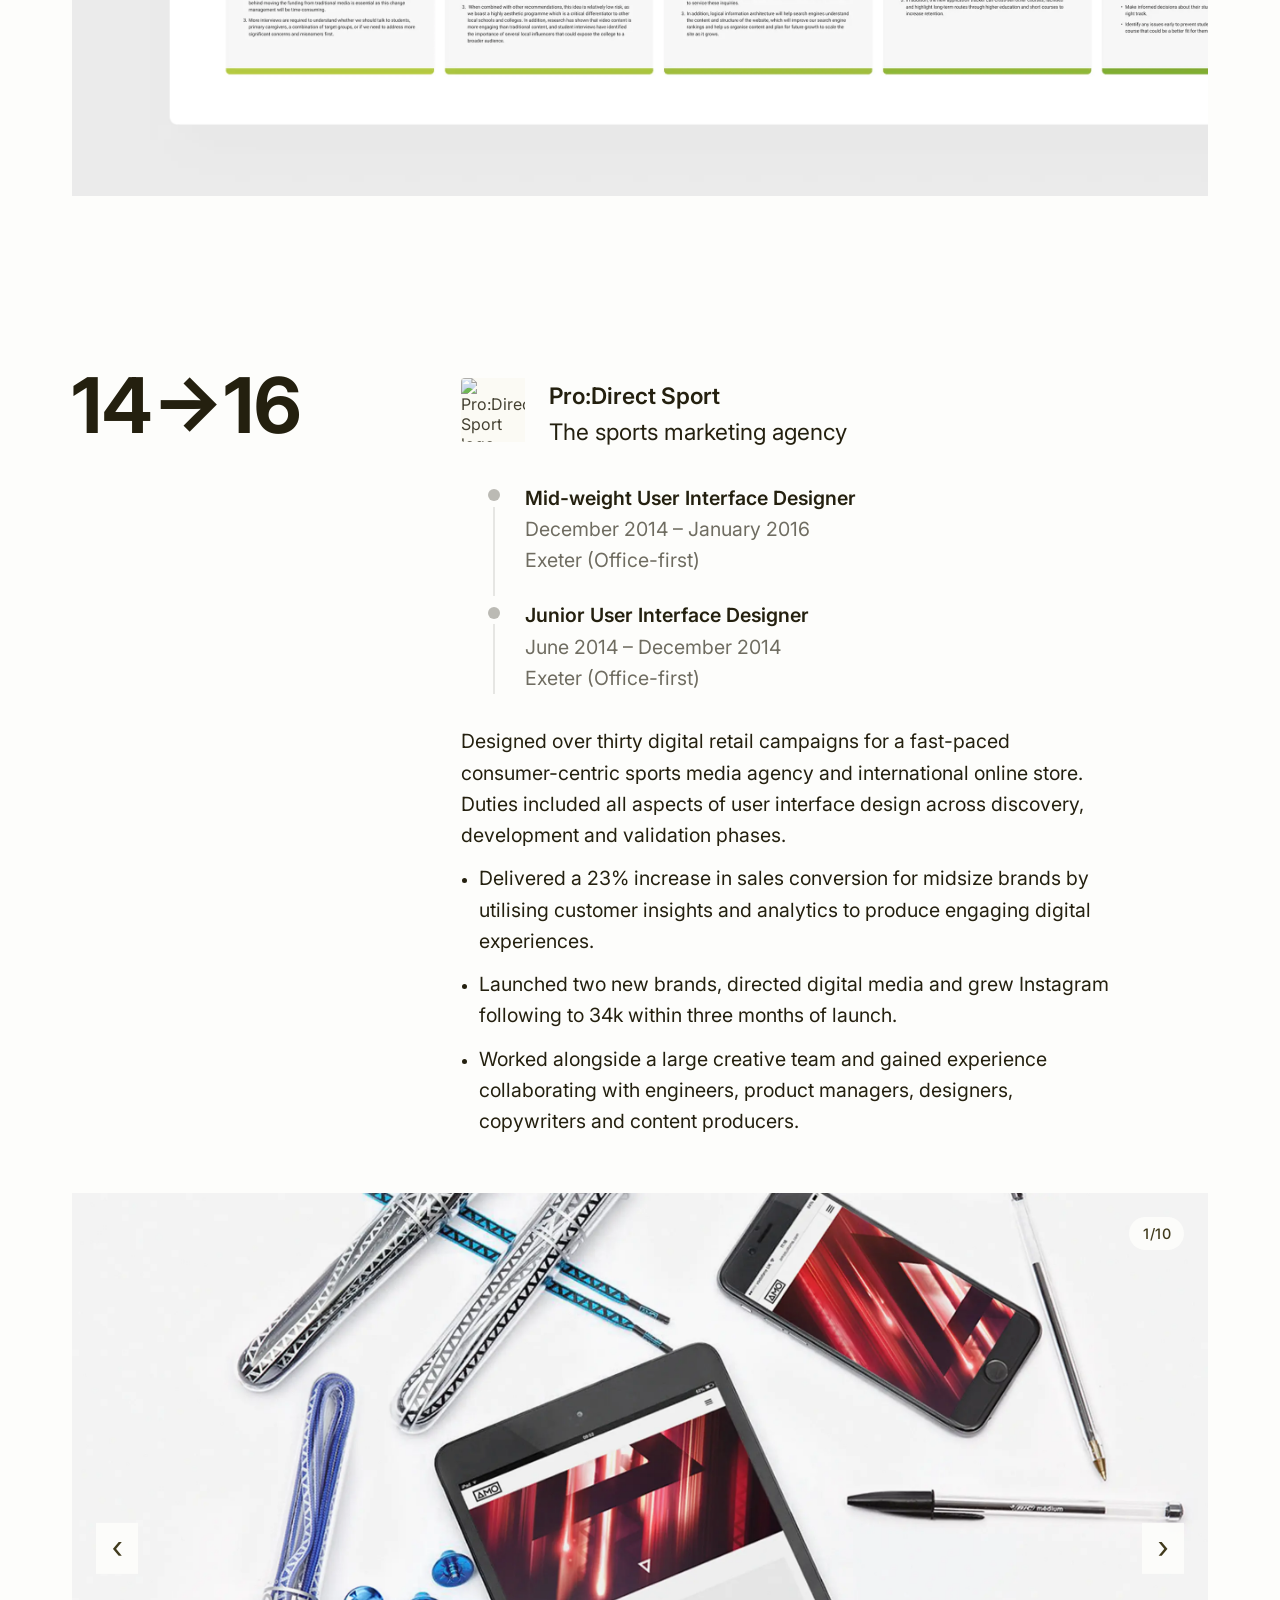
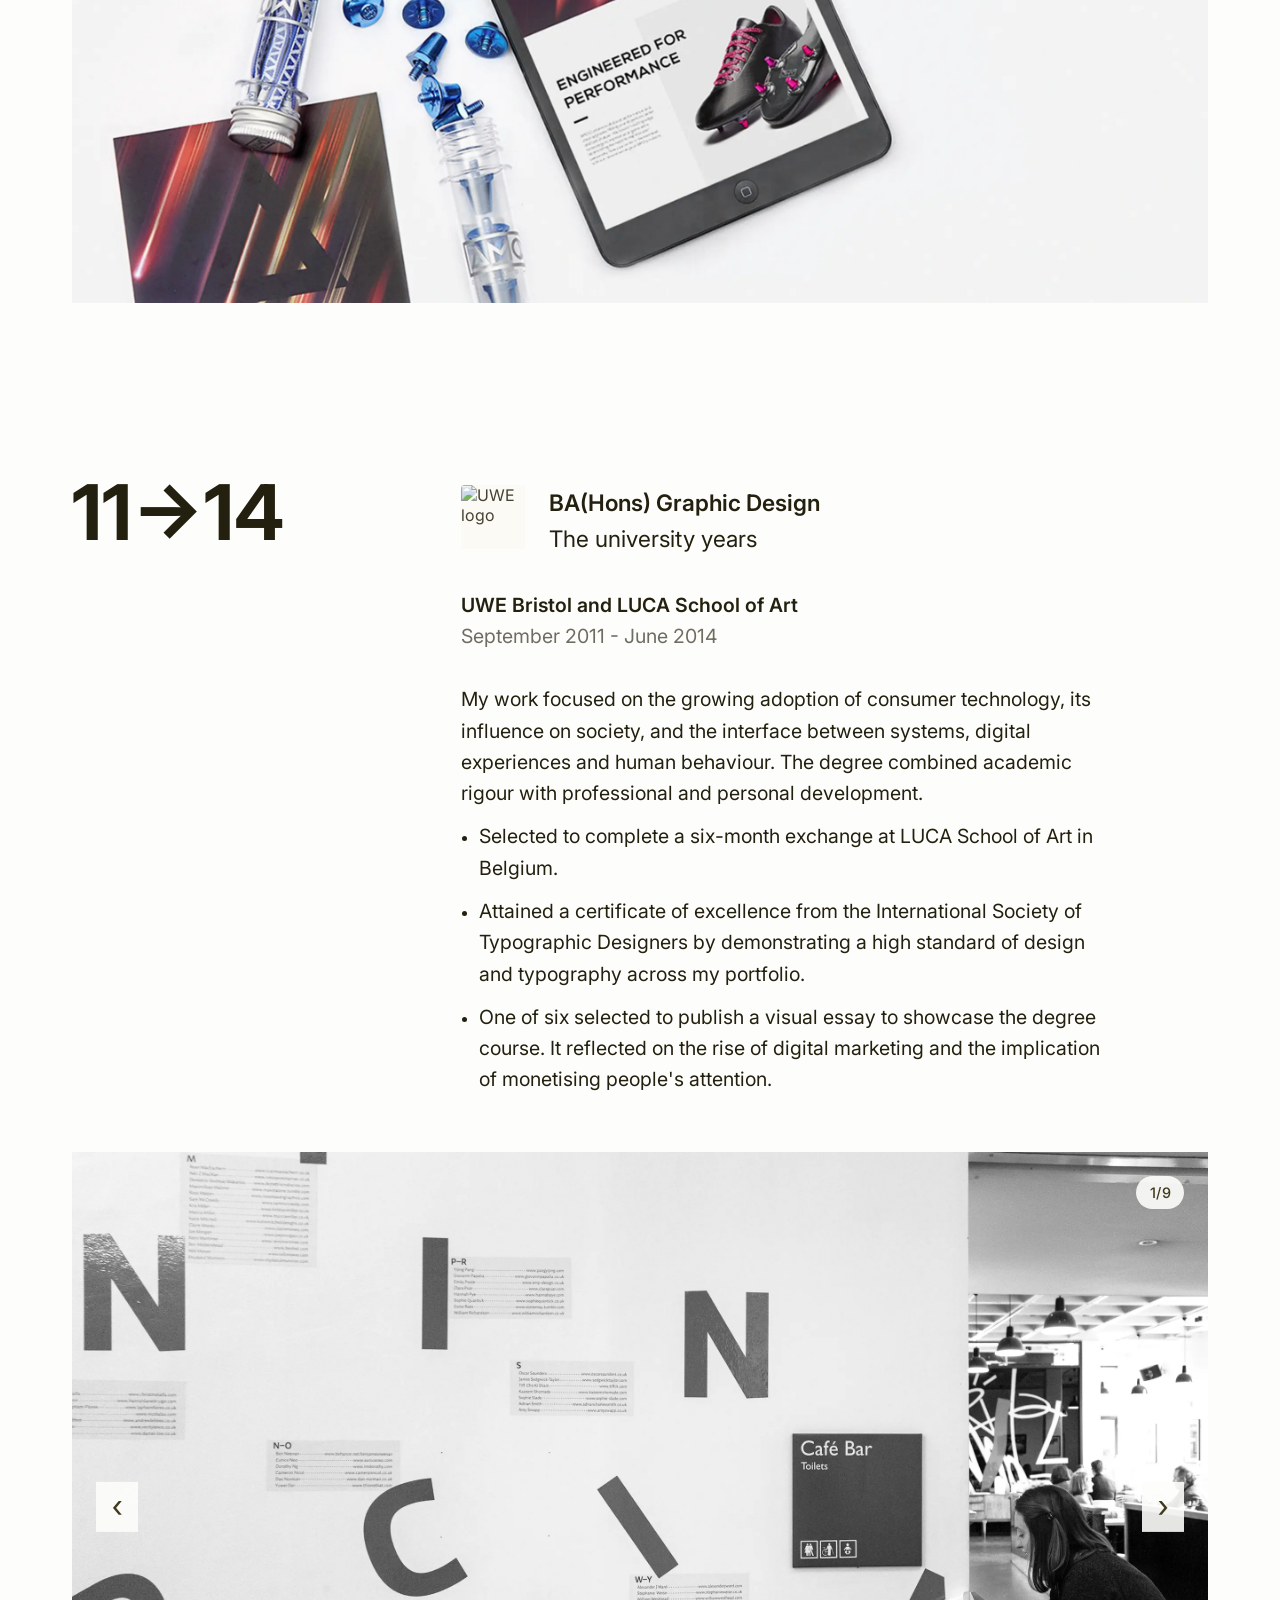
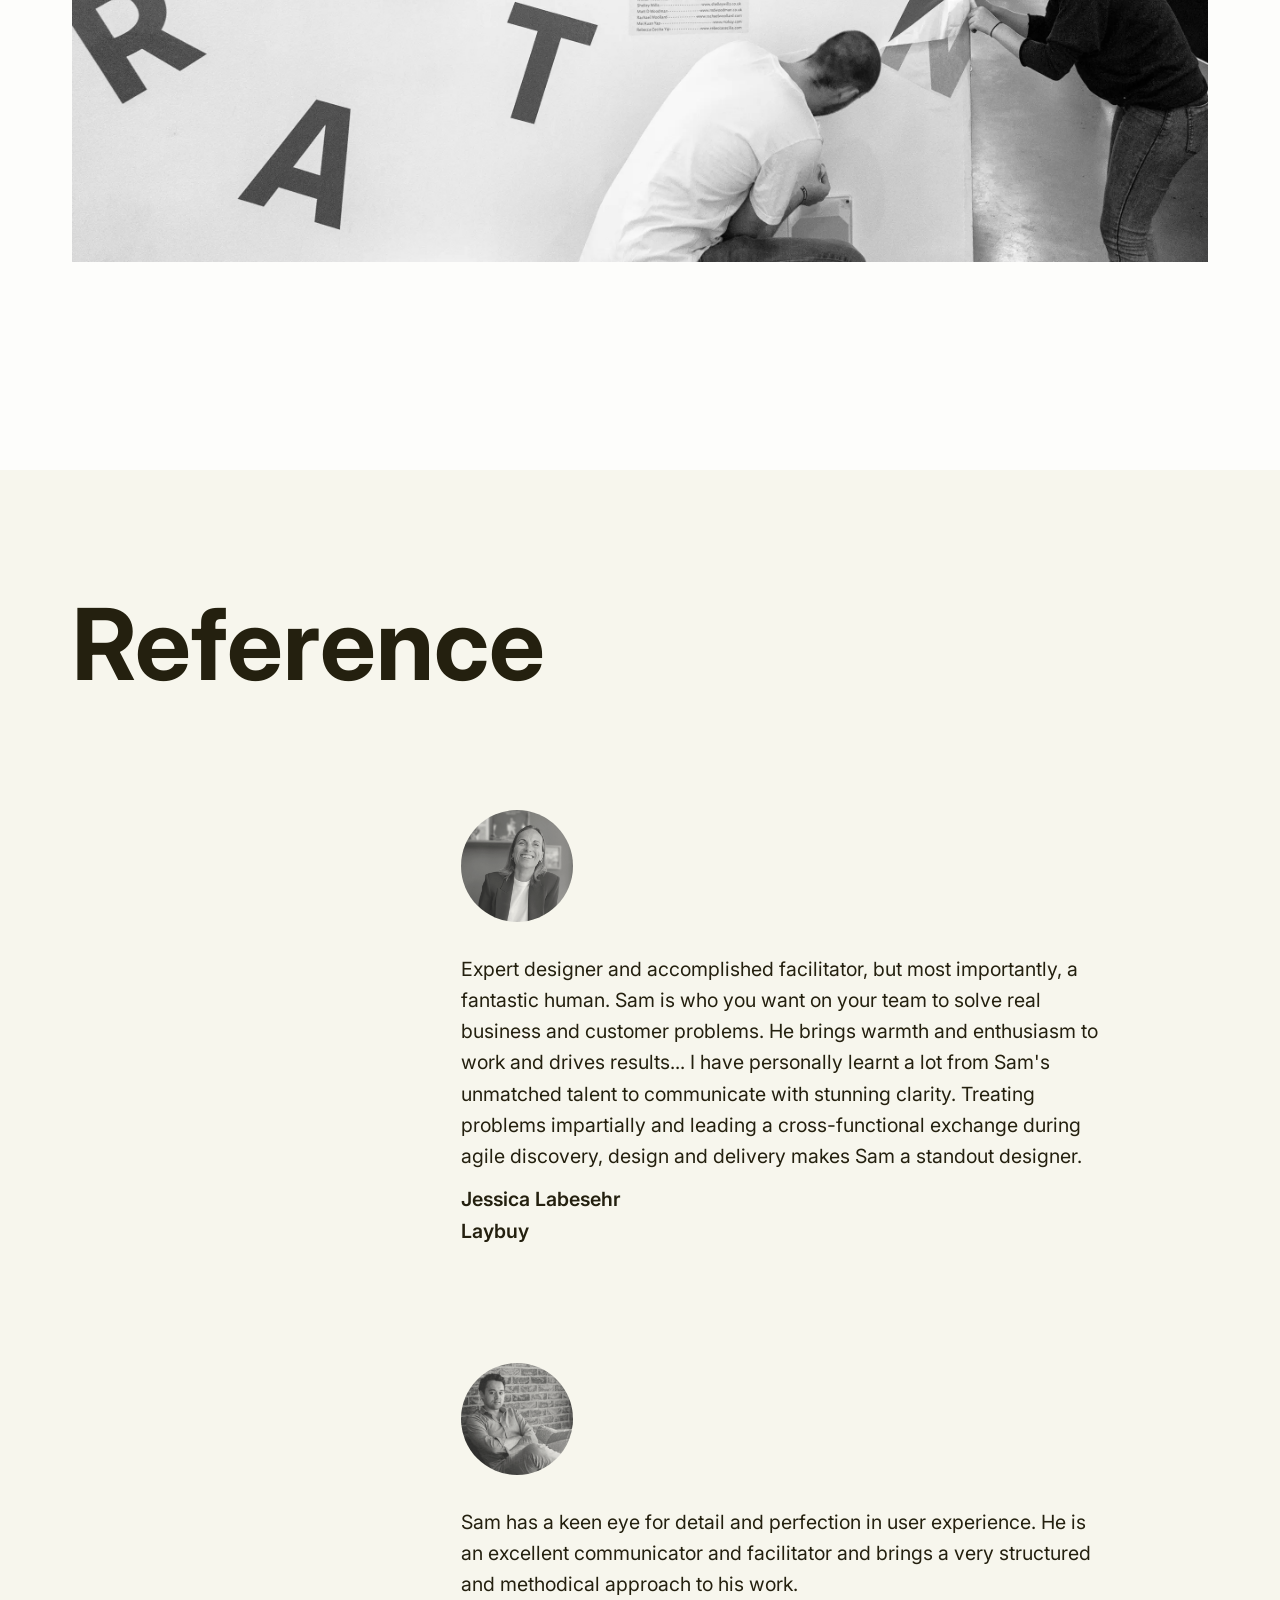
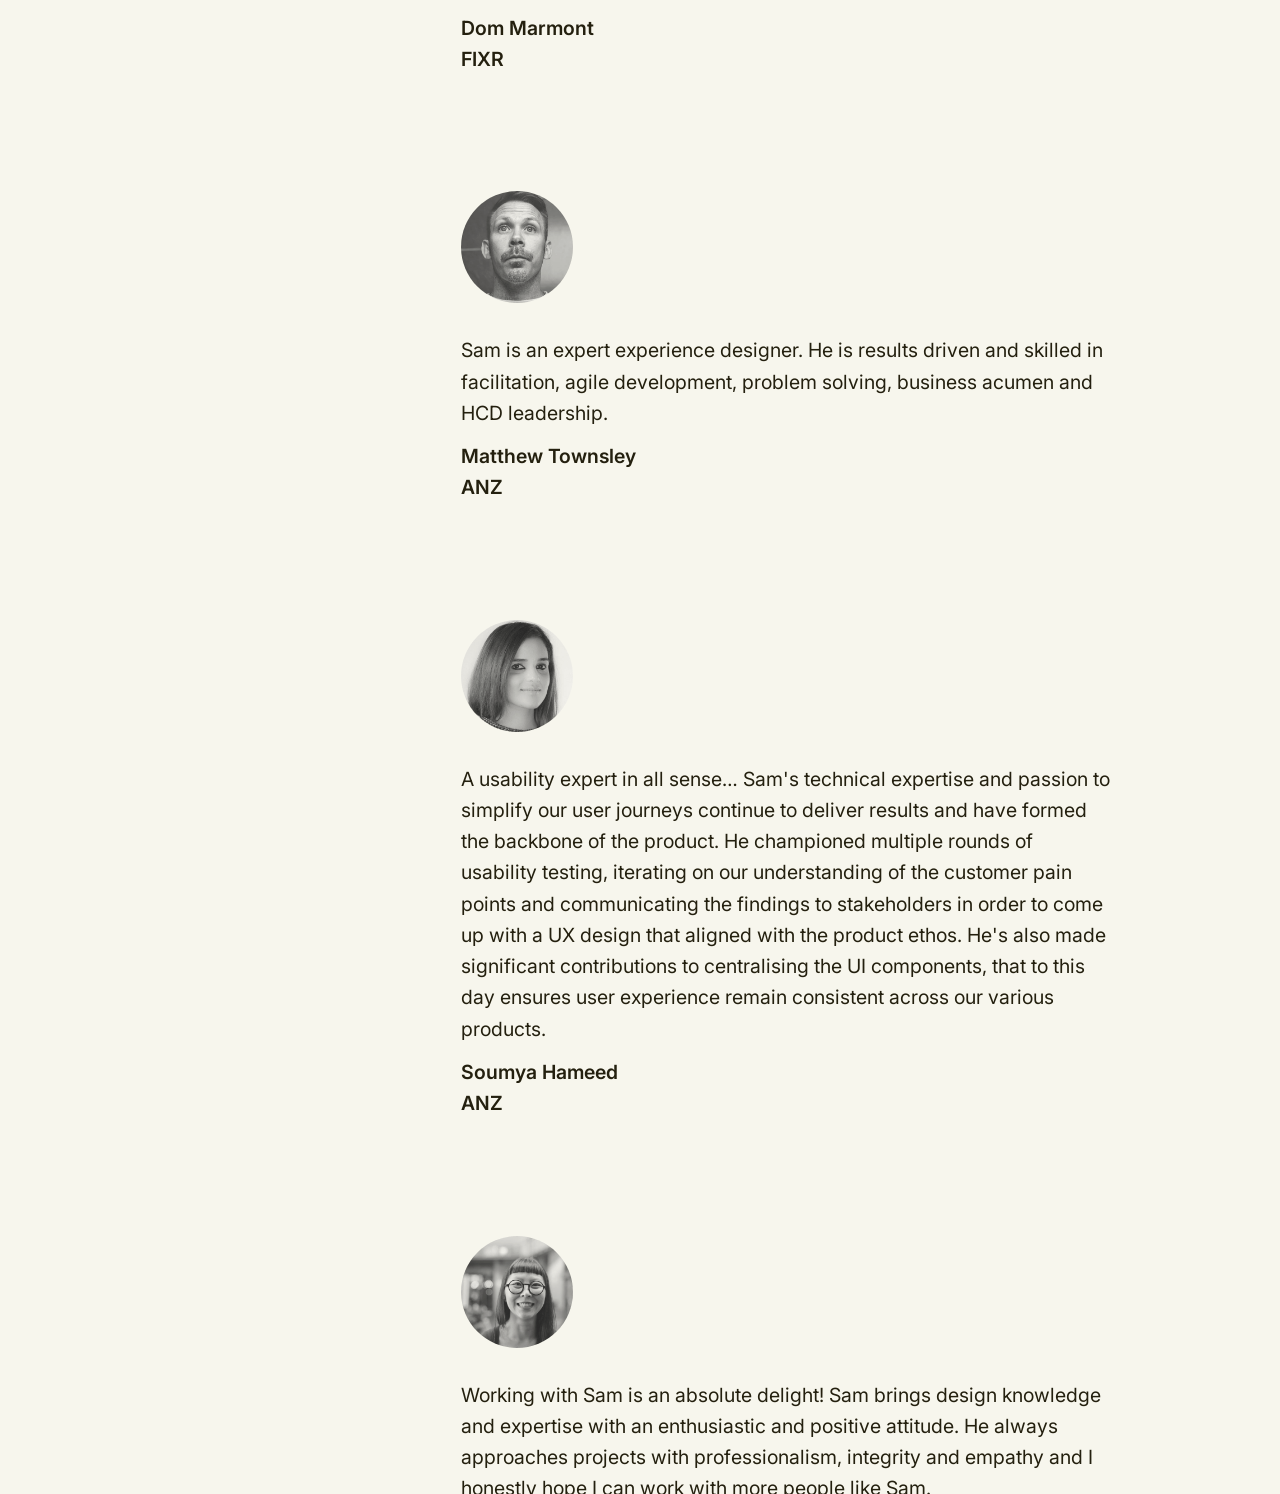
==== commit fce237ee: "Image fix, theme fix, and added easter egg" ====
--- a/index.html
+++ b/index.html
@@ -20,11 +20,12 @@
 <body>
    <!-- header section -->
    <header class="grid margin" id="top">
-      <span class="blob start9 end12">✱</span>
+      <div class="start9 end12">
+         <button class="blob">✱</button>
+      </div>
    </header>
 
    <main>
-
       <!-- intro section -->
       <section class="profile">
          <div class="margin grid">
@@ -614,7 +615,9 @@
             book a session on <a href="https://adplist.org/mentors/sam-daw" target="_blank" trel="noopener" title="ADPList">ADPList</a>.
          </p>
          <h1 class="start4 end12 alignright extrabold">Thank you <a href="#top" title="Back to top" aria-label="Scroll to top">↑</a></h1>
-         <span class="blob start1 end12">✱</span>
+         <div class="start1 end12">
+            <button class="blob">✱</button>
+         </div>
       </div>
    </footer>
    
--- a/css/application.css
+++ b/css/application.css
@@ -1 +1 @@
-*:where(:not(html,iframe,canvas,img,svg,video,audio):not(svg *,symbol *)){all:unset;display:revert}*,*::before,*::after{box-sizing:border-box}a,button{cursor:revert}img{max-inline-size:100%;max-block-size:100%}table{border-collapse:collapse}input,textarea{-webkit-user-select:auto}textarea{white-space:revert}meter{-webkit-appearance:revert;-moz-appearance:revert;appearance:revert}pre{all:revert}::-moz-placeholder{color:unset}::placeholder{color:unset}:where([hidden]){display:none}:where([contenteditable]:not([contenteditable=false])){-moz-user-modify:read-write;-webkit-user-modify:read-write;overflow-wrap:break-word;-webkit-line-break:after-white-space;-webkit-user-select:auto}:where([draggable=true]){-webkit-user-drag:element}:where(dialog:modal){all:revert}:root{--saturation: 35%;--color-front: hsl(var(--hue), var(--saturation), 10%);--color-front2: hsl(var(--hue), var(--saturation), 18%);--color-back: hsl(var(--hue), var(--saturation), 97%);--color-back2: hsl(var(--hue), var(--saturation), 93%);--color-back3: hsl(var(--hue), var(--saturation), 89%);--color-back4: hsl(var(--hue), var(--saturation), 85%);--color-bright: hsl(var(--hue), 60%, 60%);--color-black: hsl(var(--hue), var(--saturation), 10%);--color-white: #ffffff}@media(prefers-color-scheme: dark){:root{--hue: 220;--saturation: 35%;--color-front: hsl(var(--hue), var(--saturation), 97%);--color-front2: hsl(var(--hue), var(--saturation), 89%);--color-back: hsl(var(--hue), var(--saturation), 7%);--color-back2: hsl(var(--hue), var(--saturation), 9%);--color-back3: hsl(var(--hue), var(--saturation), 11%);--color-back4: hsl(var(--hue), var(--saturation), 15%);--color-bright: hsl(var(--hue), 62%, 42%)}}html{font-size:16px;font-family:"Inter",sans-serif;color:var(--color-front)}* ::-moz-selection{background:var(--color-bright)}* ::selection{background:var(--color-bright)}p{font-size:calc(.8rem + .75vmin);line-height:160%;font-weight:400;margin-bottom:.75rem}.p1,.p1 p{font-size:calc(1rem + .75vmin);line-height:160%;font-weight:400}h1,.h1{font-size:calc(1.2rem + 6.25vw);line-height:125%;font-weight:700;margin-bottom:3rem}@media(min-width: 40rem){h1,.h1{margin-bottom:3rem}}@media(min-width: 60rem){h1,.h1{margin-bottom:4rem}}@media(min-width: 90rem){h1,.h1{margin-bottom:5rem}}h2,.h2{font-size:calc(1rem + 4.75vw);line-height:130%;font-weight:700;margin-bottom:2rem}@media(min-width: 40rem){h2,.h2{margin-bottom:2rem}}@media(min-width: 60rem){h2,.h2{margin-bottom:3rem}}@media(min-width: 90rem){h2,.h2{margin-bottom:4rem}}.uppercase,.uppercase p{text-transform:uppercase}.extrabold,.extrabold p{font-weight:800}.bold,.bold p{font-weight:700}.semibold,.semibold p{font-weight:600}ul{margin-left:18px}.alignright{text-align:right}a{text-decoration:underline;color:var(--color-front)}a:active{background-color:var(--color-bright)}@media(min-width: 40rem){a{text-decoration:none;position:relative;transition:color .7s ease}a::before{transform-origin:100% 50%;transform:scale3d(0, 1, 1);transition:transform .4s ease;position:absolute;width:100%;height:.4rem;background:var(--color-bright);top:100%;left:0;pointer-events:none;content:""}a:hover:before{transform-origin:0% 50%;transform:scale3d(1, 1, 1)}a:hover{color:var(--color-bright)}}a:focus,button:focus,input:focus,textarea:focus{outline:4px solid var(--color-bright);outline-offset:2px;border-radius:0}:focus-visible{outline:4px solid var(--color-bright);outline-offset:2px}section,header,footer{padding-top:5rem;padding-bottom:3rem}@media(min-width: 40rem){section,header,footer{padding-top:6rem;padding-bottom:4rem}}@media(min-width: 60rem){section,header,footer{padding-top:7rem;padding-bottom:5rem}}@media(min-width: 90rem){section,header,footer{padding-top:8rem;padding-bottom:6rem}}.nomargin{margin-left:0;margin-right:0}.margin{margin-left:1.25rem;margin-right:1.25rem}@media(min-width: 40rem){.nomargin,.margin{margin-left:3rem;margin-right:3rem}}@media(min-width: 60rem){.nomargin,.margin{margin-left:4.5rem;margin-right:4.5rem}}@media(min-width: 90rem){.nomargin,.margin{margin-left:5rem;margin-right:5rem}}@media(min-width: 90rem){html{max-width:105rem;margin:auto}}body,html{background:var(--color-back2)}.grid{display:grid;row-gap:1rem;-moz-column-gap:1rem;column-gap:1rem;grid-template-columns:repeat(2, 1fr)}.grid>*{grid-column-start:1;grid-column-end:3}.grid .mobstart0{grid-column-start:1}.grid .mobstart1{grid-column-start:2}.grid .mobend1{grid-column-end:2}.grid .mobend2{grid-column-end:3}@media(min-width: 40rem){.grid{grid-template-columns:repeat(12, 1fr);-moz-column-gap:2rem;column-gap:2rem;row-gap:2rem}.grid>*{grid-column-start:1;grid-column-end:13}.grid .start0{grid-column-start:1}.grid .start1{grid-column-start:2}.grid .start2{grid-column-start:3}.grid .start3{grid-column-start:4}.grid .start4{grid-column-start:5}.grid .start5{grid-column-start:6}.grid .start6{grid-column-start:7}.grid .start7{grid-column-start:8}.grid .start8{grid-column-start:9}.grid .start9{grid-column-start:10}.grid .start10{grid-column-start:11}.grid .start11{grid-column-start:12}.grid .end1{grid-column-end:2}.grid .end2{grid-column-end:3}.grid .end3{grid-column-end:4}.grid .end4{grid-column-end:5}.grid .end5{grid-column-end:6}.grid .end6{grid-column-end:7}.grid .end7{grid-column-end:8}.grid .end8{grid-column-end:9}.grid .end9{grid-column-end:10}.grid .end10{grid-column-end:11}.grid .end11{grid-column-end:12}.grid .end12{grid-column-end:13}}.blob{color:var(--color-bright);font-size:calc(1.2rem + 6.25vw);line-height:125%;font-weight:800}header{padding-bottom:0rem}header .blob{margin-top:5rem}@media(min-width: 40rem){header .blob{margin-top:5rem}}@media(min-width: 60rem){header .blob{margin-top:5rem}}@media(min-width: 90rem){header .blob{margin-top:6rem}}footer .blob{margin-bottom:4rem}@media(min-width: 40rem){footer .blob{margin-bottom:6rem}}@media(min-width: 60rem){footer .blob{margin-bottom:8rem}}@media(min-width: 90rem){footer .blob{margin-bottom:10rem}}@media(prefers-color-scheme: light){.experience{background:var(--color-white)}}@media(prefers-color-scheme: dark){.experience{background:var(--color-back)}}.experience article{margin-bottom:8rem}.experience article h2{margin-bottom:0;display:none}@media(min-width: 40rem){.experience article h2{display:block}}.experience .role{display:flex;flex-direction:column;margin-bottom:2rem}.experience .role .company{display:flex;margin-bottom:2rem}.experience .role .company p{margin-bottom:0}@media(min-width: 40rem){.experience .role .company{padding-top:.85rem}}.experience .role .company picture{width:4rem;height:4rem;margin-right:1.5rem;-o-object-fit:cover;object-fit:cover;opacity:.9;flex-shrink:0}.experience .role .company picture img{border-radius:.25rem}.experience .role .details{display:flex;flex-direction:column}.experience .role .details div p{margin-bottom:0}.experience .role .details div p:not(:first-child){opacity:.65}.experience .role .timeline div{position:relative;padding-left:4rem}.experience .role .timeline div:not(:last-child){padding-bottom:1.25rem;margin-bottom:.25rem}.experience .role .timeline div::before{content:"";position:absolute;left:1.65rem;top:.4rem;width:.75rem;height:.75rem;border-radius:50%;background-color:var(--color-front);opacity:.3}.experience .role .timeline div::after{content:"";position:absolute;left:1.95rem;top:1.5rem;width:.125rem;height:calc(100% - 1.5rem);background-color:var(--color-front);opacity:.1}.experience .description{margin-bottom:1.5rem}.slider{display:flex;align-items:center;position:relative;flex-direction:column}.slider .slider_slides{position:relative;display:flex;align-items:center;overflow-x:scroll;scroll-snap-type:x mandatory;overscroll-behavior-x:contain;gap:0}.slider .slider_slides picture{scroll-snap-align:start;flex-shrink:0;display:flex;align-items:center;justify-content:center;width:100%;height:100%}.slider .slider_slides picture img{-o-object-fit:cover;object-fit:cover;width:100%;height:100%}.slider *::-webkit-scrollbar{display:none}.slider_counter{position:absolute;top:1.5rem;right:1.5rem;padding:6px 10px 6px 12px;color:var(--color-front2);z-index:100;font-size:.85rem;font-weight:500;letter-spacing:.05rem}@media(prefers-color-scheme: dark){.slider_counter{color:var(--color-back)}}.slider_counter::before{content:"";position:absolute;top:0;left:0;bottom:0;right:0;border-radius:100px;background:var(--color-white);opacity:.9;z-index:-1}@media(prefers-color-scheme: dark){.slider_counter::before{background:var(--color-white)}}@media(min-width: 40rem){.slider_counter{font-size:.9rem;padding:8px 12px 8px 14px}}.slider_nav{display:flex;align-items:center;justify-content:space-between;width:100%;position:absolute;top:50%;transform:translateY(-50%);z-index:10;pointer-events:none;visibility:hidden}@media(min-width: 40rem){.slider_nav{visibility:visible}}@media(min-width: 40rem){.slider_nav button{position:relative;pointer-events:initial;border:none;background:rgba(0,0,0,0);color:var(--color-front2);text-align:center;cursor:pointer;z-index:1;margin:1.5rem;padding:.2rem .75rem .4rem .75rem;font-size:2rem}}@media(min-width: 40rem)and (prefers-color-scheme: dark){.slider_nav button{color:var(--color-back)}}@media(min-width: 40rem){.slider_nav button::before{content:"";position:absolute;top:0;left:0;right:0;bottom:0;background:var(--color-white);opacity:.9;z-index:-1;transition:opacity .7s ease}}@media(min-width: 40rem)and (prefers-color-scheme: dark){.slider_nav button::before{background:var(--color-white)}}@media(min-width: 40rem){.slider_nav button:hover::before{opacity:1}}@media(min-width: 60rem){.slider_nav button{margin:1.5rem;padding:.25rem 1rem .45rem 1rem;font-size:2rem}}.slider_dots{display:flex;justify-content:center;gap:.3rem;margin-top:1.25rem}@media(min-width: 40rem){.slider_dots{display:none}}.slider_dots .slider_dot{width:.4rem;height:.4rem;background-color:var(--color-front);opacity:.4;border-radius:50%;transition:.25s ease}.slider_dots .slider_dot.active{background-color:var(--color-bright);opacity:1}.filter{display:flex;position:relative}.filter::before{content:"";position:absolute;width:100%;height:100%;-o-object-fit:cover;object-fit:cover;mix-blend-mode:multiply;background:var(--color-bright);opacity:.05}.reference .quote{display:flex;flex-direction:column}@media(min-width: 90rem){.reference .quote{flex-direction:row}}.reference picture{width:5rem;height:5rem;opacity:.9;flex-shrink:0}@media(min-width: 40rem){.reference picture{width:6rem;height:6rem}}@media(min-width: 60rem){.reference picture{width:7rem;height:7rem;margin-right:2rem;margin-top:.5rem}}.reference picture img,.reference picture::before{border-radius:100px;flex-shrink:0}.marginbottom{margin-bottom:1.5rem}@media(min-width: 60rem){.marginbottom{margin-bottom:2rem}}.marginbottom>*{margin-bottom:1rem}@media(min-width: 40rem){.marginbottom>*{margin-bottom:2rem}}@media(min-width: 90rem){.marginbottom>*{margin-bottom:2.5rem}}.margintop{margin-top:1.5rem}@media(min-width: 60rem){.margintop{margin-top:2rem}}.margintop>*{margin-top:1rem}@media(min-width: 40rem){.margintop>*{margin-top:2rem}}@media(min-width: 90rem){.margintop>*{margin-top:2.5rem}}@media(min-width: 40rem){.experience .marginbottom{padding-top:.5rem}}footer{background:var(--color-back3)}/*# sourceMappingURL=application.css.map */+*:where(:not(html,iframe,canvas,img,svg,video,audio):not(svg *,symbol *)){all:unset;display:revert}*,*::before,*::after{box-sizing:border-box}a,button{cursor:revert}img{max-inline-size:100%;max-block-size:100%}table{border-collapse:collapse}input,textarea{-webkit-user-select:auto}textarea{white-space:revert}meter{-webkit-appearance:revert;-moz-appearance:revert;appearance:revert}pre{all:revert}::-moz-placeholder{color:unset}::placeholder{color:unset}:where([hidden]){display:none}:where([contenteditable]:not([contenteditable=false])){-moz-user-modify:read-write;-webkit-user-modify:read-write;overflow-wrap:break-word;-webkit-line-break:after-white-space;-webkit-user-select:auto}:where([draggable=true]){-webkit-user-drag:element}:where(dialog:modal){all:revert}:root{--saturation: 40%;--color-front1: hsl(var(--hue), var(--saturation), 10%);--color-front2: hsl(var(--hue), var(--saturation), 18%);--color-back1: hsl(var(--hue), var(--saturation), 99%);--color-back2: hsl(var(--hue), var(--saturation), 95%);--color-back3: hsl(var(--hue), var(--saturation), 92%);--color-bright: hsl(var(--hue), 60%, 60%)}@media(prefers-color-scheme: dark){:root{--saturation: 35%;--color-front1: hsl(var(--hue), var(--saturation), 97%);--color-front2: hsl(var(--hue), var(--saturation), 89%);--color-back1: hsl(var(--hue), var(--saturation), 7%);--color-back2: hsl(var(--hue), var(--saturation), 9%);--color-back3: hsl(var(--hue), var(--saturation), 11%);--color-bright: hsl(var(--hue), 62%, 42%)}}html{font-size:16px;font-family:"Inter",sans-serif;color:var(--color-front1)}* ::-moz-selection{background:var(--color-bright)}* ::selection{background:var(--color-bright)}p{font-size:calc(.8rem + .75vmin);line-height:160%;font-weight:400;margin-bottom:.75rem}.p1,.p1 p{font-size:calc(1rem + .75vmin);line-height:160%;font-weight:400}h1,.h1{font-size:calc(1.2rem + 6.25vw);line-height:125%;font-weight:700;margin-bottom:3rem}@media(min-width: 40rem){h1,.h1{margin-bottom:3rem}}@media(min-width: 60rem){h1,.h1{margin-bottom:4rem}}@media(min-width: 90rem){h1,.h1{margin-bottom:5rem}}h2,.h2{font-size:calc(1rem + 4.75vw);line-height:130%;font-weight:700;margin-bottom:2rem}@media(min-width: 40rem){h2,.h2{margin-bottom:2rem}}@media(min-width: 60rem){h2,.h2{margin-bottom:3rem}}@media(min-width: 90rem){h2,.h2{margin-bottom:4rem}}.uppercase,.uppercase p{text-transform:uppercase}.extrabold,.extrabold p{font-weight:800}.bold,.bold p{font-weight:700}.semibold,.semibold p{font-weight:600}ul{margin-left:18px}.alignright{text-align:right}a{text-decoration:underline;color:var(--color-front1)}a:active{background-color:var(--color-bright)}@media(min-width: 40rem){a{text-decoration:none;position:relative;transition:color .7s ease}a::before{transform-origin:100% 50%;transform:scale3d(0, 1, 1);transition:transform .4s ease;position:absolute;width:100%;height:.4rem;background:var(--color-bright);top:100%;left:0;pointer-events:none;content:""}a:hover:before{transform-origin:0% 50%;transform:scale3d(1, 1, 1)}a:hover{color:var(--color-bright)}}a:focus,button:focus,input:focus,textarea:focus{outline:4px solid var(--color-bright);outline-offset:2px;border-radius:0}:focus-visible{outline:4px solid var(--color-bright);outline-offset:2px}section,header,footer{padding-top:5rem;padding-bottom:3rem}@media(min-width: 40rem){section,header,footer{padding-top:6rem;padding-bottom:4rem}}@media(min-width: 60rem){section,header,footer{padding-top:7rem;padding-bottom:5rem}}@media(min-width: 90rem){section,header,footer{padding-top:8rem;padding-bottom:6rem}}.nomargin{margin-left:0;margin-right:0}.margin{margin-left:1.25rem;margin-right:1.25rem}@media(min-width: 40rem){.nomargin,.margin{margin-left:3rem;margin-right:3rem}}@media(min-width: 60rem){.nomargin,.margin{margin-left:4.5rem;margin-right:4.5rem}}@media(min-width: 90rem){.nomargin,.margin{margin-left:5rem;margin-right:5rem}}@media(min-width: 90rem){html{max-width:105rem;margin:auto}}.grid{display:grid;row-gap:1rem;-moz-column-gap:1rem;column-gap:1rem;grid-template-columns:repeat(2, 1fr)}.grid>*{grid-column-start:1;grid-column-end:3}.grid .mobstart0{grid-column-start:1}.grid .mobstart1{grid-column-start:2}.grid .mobend1{grid-column-end:2}.grid .mobend2{grid-column-end:3}@media(min-width: 40rem){.grid{grid-template-columns:repeat(12, 1fr);-moz-column-gap:2rem;column-gap:2rem;row-gap:2rem}.grid>*{grid-column-start:1;grid-column-end:13}.grid .start0{grid-column-start:1}.grid .start1{grid-column-start:2}.grid .start2{grid-column-start:3}.grid .start3{grid-column-start:4}.grid .start4{grid-column-start:5}.grid .start5{grid-column-start:6}.grid .start6{grid-column-start:7}.grid .start7{grid-column-start:8}.grid .start8{grid-column-start:9}.grid .start9{grid-column-start:10}.grid .start10{grid-column-start:11}.grid .start11{grid-column-start:12}.grid .end1{grid-column-end:2}.grid .end2{grid-column-end:3}.grid .end3{grid-column-end:4}.grid .end4{grid-column-end:5}.grid .end5{grid-column-end:6}.grid .end6{grid-column-end:7}.grid .end7{grid-column-end:8}.grid .end8{grid-column-end:9}.grid .end9{grid-column-end:10}.grid .end10{grid-column-end:11}.grid .end11{grid-column-end:12}.grid .end12{grid-column-end:13}}.blob{color:var(--color-bright);font-size:calc(3rem + 6.25vw);line-height:125%;font-weight:700;cursor:pointer;transition:opacity .35s ease-in-out}.blob:hover{opacity:.85}header{padding-bottom:0rem}header .blob{margin-top:5rem}@media(min-width: 40rem){header .blob{margin-top:5rem}}@media(min-width: 60rem){header .blob{margin-top:5rem}}@media(min-width: 90rem){header .blob{margin-top:3rem}}footer .blob{margin-bottom:4rem}@media(min-width: 40rem){footer .blob{margin-bottom:6rem}}@media(min-width: 60rem){footer .blob{margin-bottom:8rem}}@media(min-width: 90rem){footer .blob{margin-bottom:10rem}}.blob.spin{animation:spinOnce 1s linear 2 forwards}@keyframes spinOnce{0%{transform:rotate(0deg)}100%{transform:rotate(360deg)}}body,html{background-color:var(--color-back3)}.profile picture img,.profile picture::before{border-radius:.25rem}.experience{background-color:var(--color-back1)}.experience article{margin-bottom:8rem}.experience article h2{margin-bottom:0;display:none}@media(min-width: 40rem){.experience article h2{display:block}}.experience .role{display:flex;flex-direction:column;margin-bottom:2rem}.experience .role .company{display:flex;margin-bottom:2rem}.experience .role .company p{margin-bottom:0}@media(min-width: 40rem){.experience .role .company{padding-top:.85rem}}.experience .role .company picture{width:4rem;height:4rem;margin-right:1.5rem;-o-object-fit:cover;object-fit:cover;opacity:.85;flex-shrink:0}.experience .role .company picture img{border-radius:.25rem}.experience .role .details{display:flex;flex-direction:column}.experience .role .details div p{margin-bottom:0}.experience .role .details div p:not(:first-child){opacity:.65}.experience .role .timeline div{position:relative;padding-left:4rem}.experience .role .timeline div:not(:last-child){padding-bottom:1.25rem;margin-bottom:.25rem}.experience .role .timeline div::before{content:"";position:absolute;left:1.65rem;top:.4rem;width:.75rem;height:.75rem;border-radius:50%;background-color:var(--color-front1);opacity:.3}.experience .role .timeline div::after{content:"";position:absolute;left:1.95rem;top:1.5rem;width:.125rem;height:calc(100% - 1.5rem);background-color:var(--color-front1);opacity:.1}.experience .description{margin-bottom:1.5rem}.slider{display:flex;align-items:center;position:relative;flex-direction:column}.slider .slider_slides{position:relative;display:flex;align-items:center;overflow-x:scroll;scroll-snap-type:x mandatory;overscroll-behavior-x:contain;gap:0}.slider .slider_slides picture{scroll-snap-align:start;flex-shrink:0;display:flex;align-items:center;justify-content:center;width:100%;height:100%}.slider .slider_slides picture img{-o-object-fit:cover;object-fit:cover;width:100%;height:100%}.slider *::-webkit-scrollbar{display:none}.slider_counter{position:absolute;top:1.5rem;right:1.5rem;padding:6px 10px 6px 12px;color:var(--color-front2);z-index:100;font-size:.85rem;font-weight:500;letter-spacing:.05rem}.slider_counter::before{content:"";position:absolute;top:0;left:0;bottom:0;right:0;border-radius:100px;background:var(--color-back1);opacity:.9;z-index:-1}@media(min-width: 40rem){.slider_counter{font-size:.9rem;padding:8px 12px 8px 14px}}.slider_nav{display:flex;align-items:center;justify-content:space-between;width:100%;position:absolute;top:50%;transform:translateY(-50%);z-index:10;pointer-events:none;visibility:hidden}@media(min-width: 40rem){.slider_nav{visibility:visible}}@media(min-width: 40rem){.slider_nav button{position:relative;pointer-events:initial;border:none;background:rgba(0,0,0,0);color:var(--color-front2);text-align:center;cursor:pointer;z-index:1;margin:1.5rem;padding:.2rem .75rem .4rem .75rem;font-size:2rem}.slider_nav button::before{content:"";position:absolute;top:0;left:0;right:0;bottom:0;background:var(--color-back1);opacity:.9;z-index:-1;transition:opacity .7s ease}.slider_nav button:hover::before{opacity:1}}@media(min-width: 60rem){.slider_nav button{margin:1.5rem;padding:.25rem 1rem .45rem 1rem;font-size:2rem}}.slider_dots{display:flex;justify-content:center;gap:.3rem;margin-top:1.25rem}@media(min-width: 40rem){.slider_dots{display:none}}.slider_dots .slider_dot{width:.4rem;height:.4rem;background-color:var(--color-front1);opacity:.4;border-radius:50%;transition:.25s ease}.slider_dots .slider_dot.active{background-color:var(--color-bright);opacity:1}.filter{display:flex;position:relative}.filter::before{content:"";position:absolute;width:100%;height:100%;-o-object-fit:cover;object-fit:cover;mix-blend-mode:multiply;background:var(--color-bright);opacity:.05}.reference{background-color:var(--color-back2)}.reference .quote{display:flex;flex-direction:column}@media(min-width: 90rem){.reference .quote{flex-direction:row}}.reference picture{width:5rem;height:5rem;opacity:.9;flex-shrink:0}@media(min-width: 40rem){.reference picture{width:6rem;height:6rem}}@media(min-width: 60rem){.reference picture{width:7rem;height:7rem;margin-right:2rem;margin-top:.5rem}}.reference picture img,.reference picture::before{border-radius:100px;flex-shrink:0}.marginbottom{margin-bottom:1.5rem}@media(min-width: 60rem){.marginbottom{margin-bottom:2rem}}.marginbottom>*{margin-bottom:1rem}@media(min-width: 40rem){.marginbottom>*{margin-bottom:2rem}}@media(min-width: 90rem){.marginbottom>*{margin-bottom:2.5rem}}.margintop{margin-top:1.5rem}@media(min-width: 60rem){.margintop{margin-top:2rem}}.margintop>*{margin-top:1rem}@media(min-width: 40rem){.margintop>*{margin-top:2rem}}@media(min-width: 90rem){.margintop>*{margin-top:2.5rem}}@media(min-width: 40rem){.experience .marginbottom{padding-top:.5rem}}footer{background-color:var(--color-back3)}/*# sourceMappingURL=application.css.map */
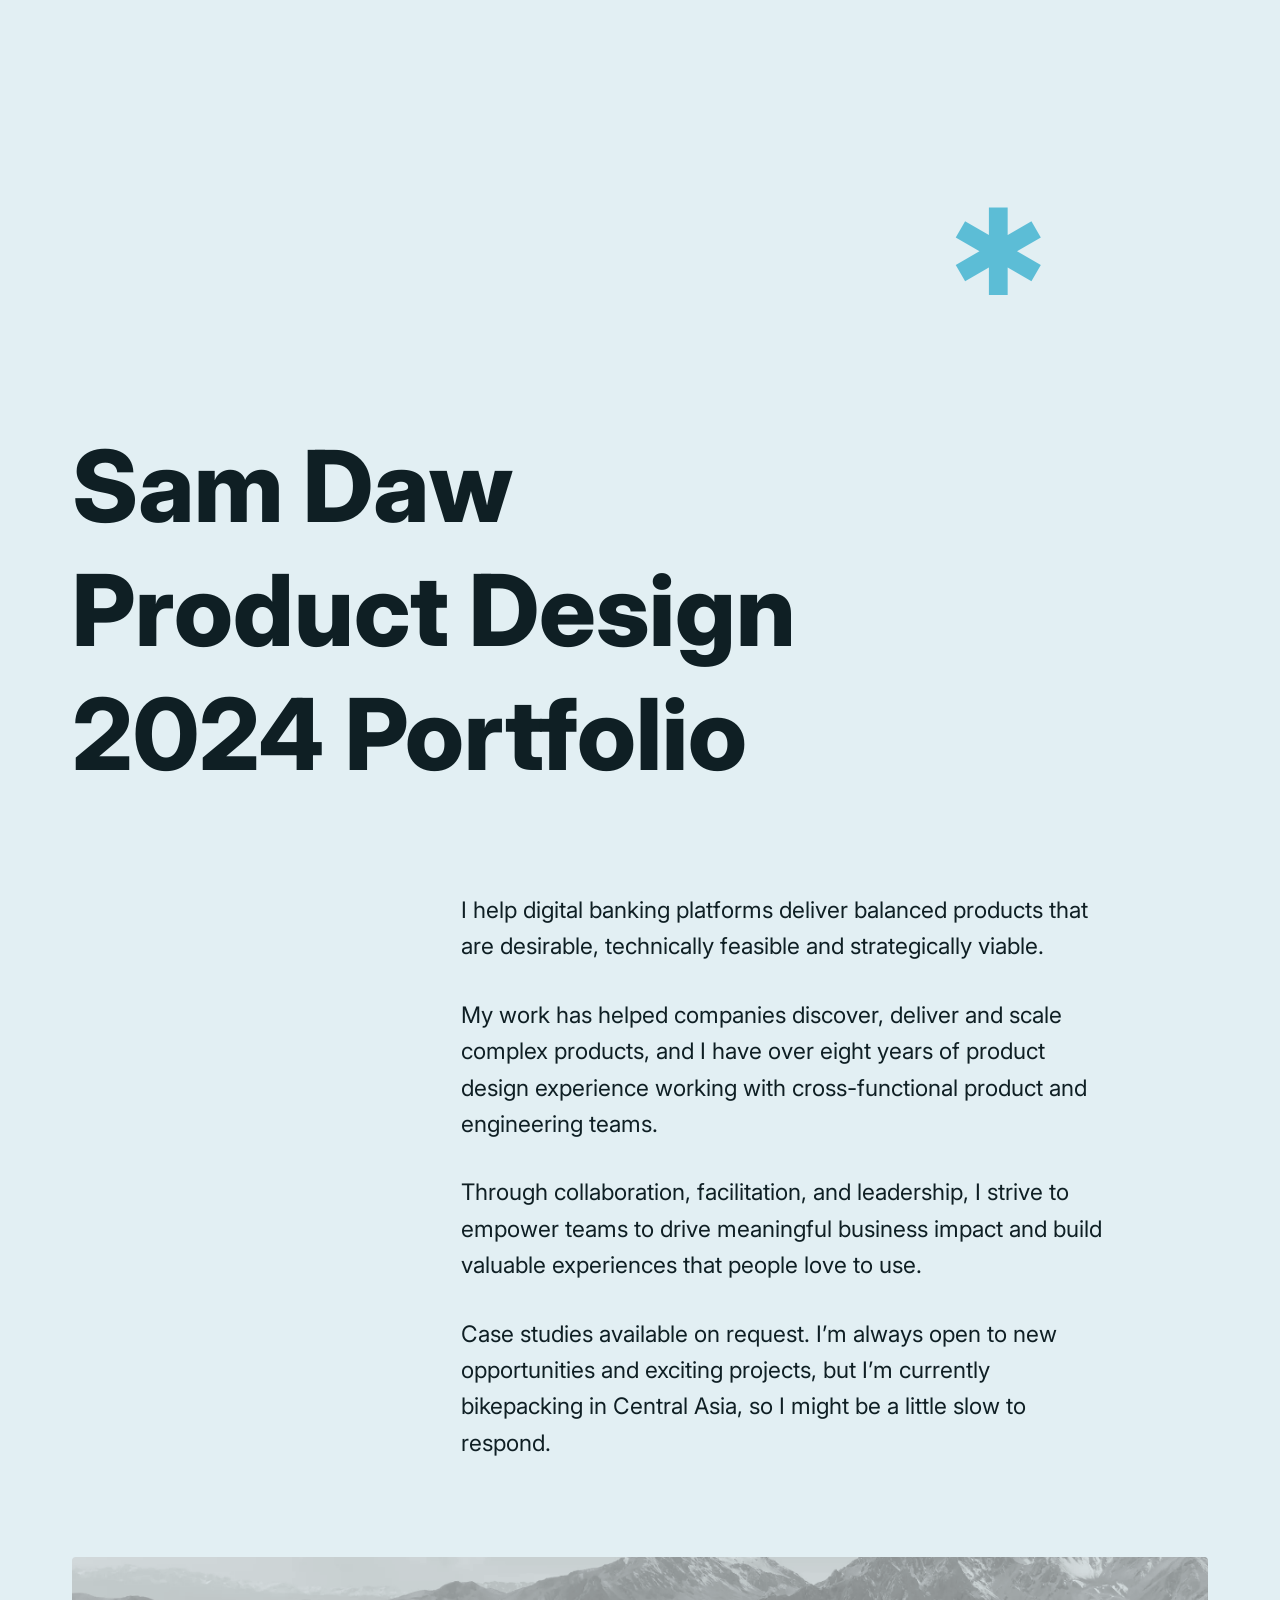
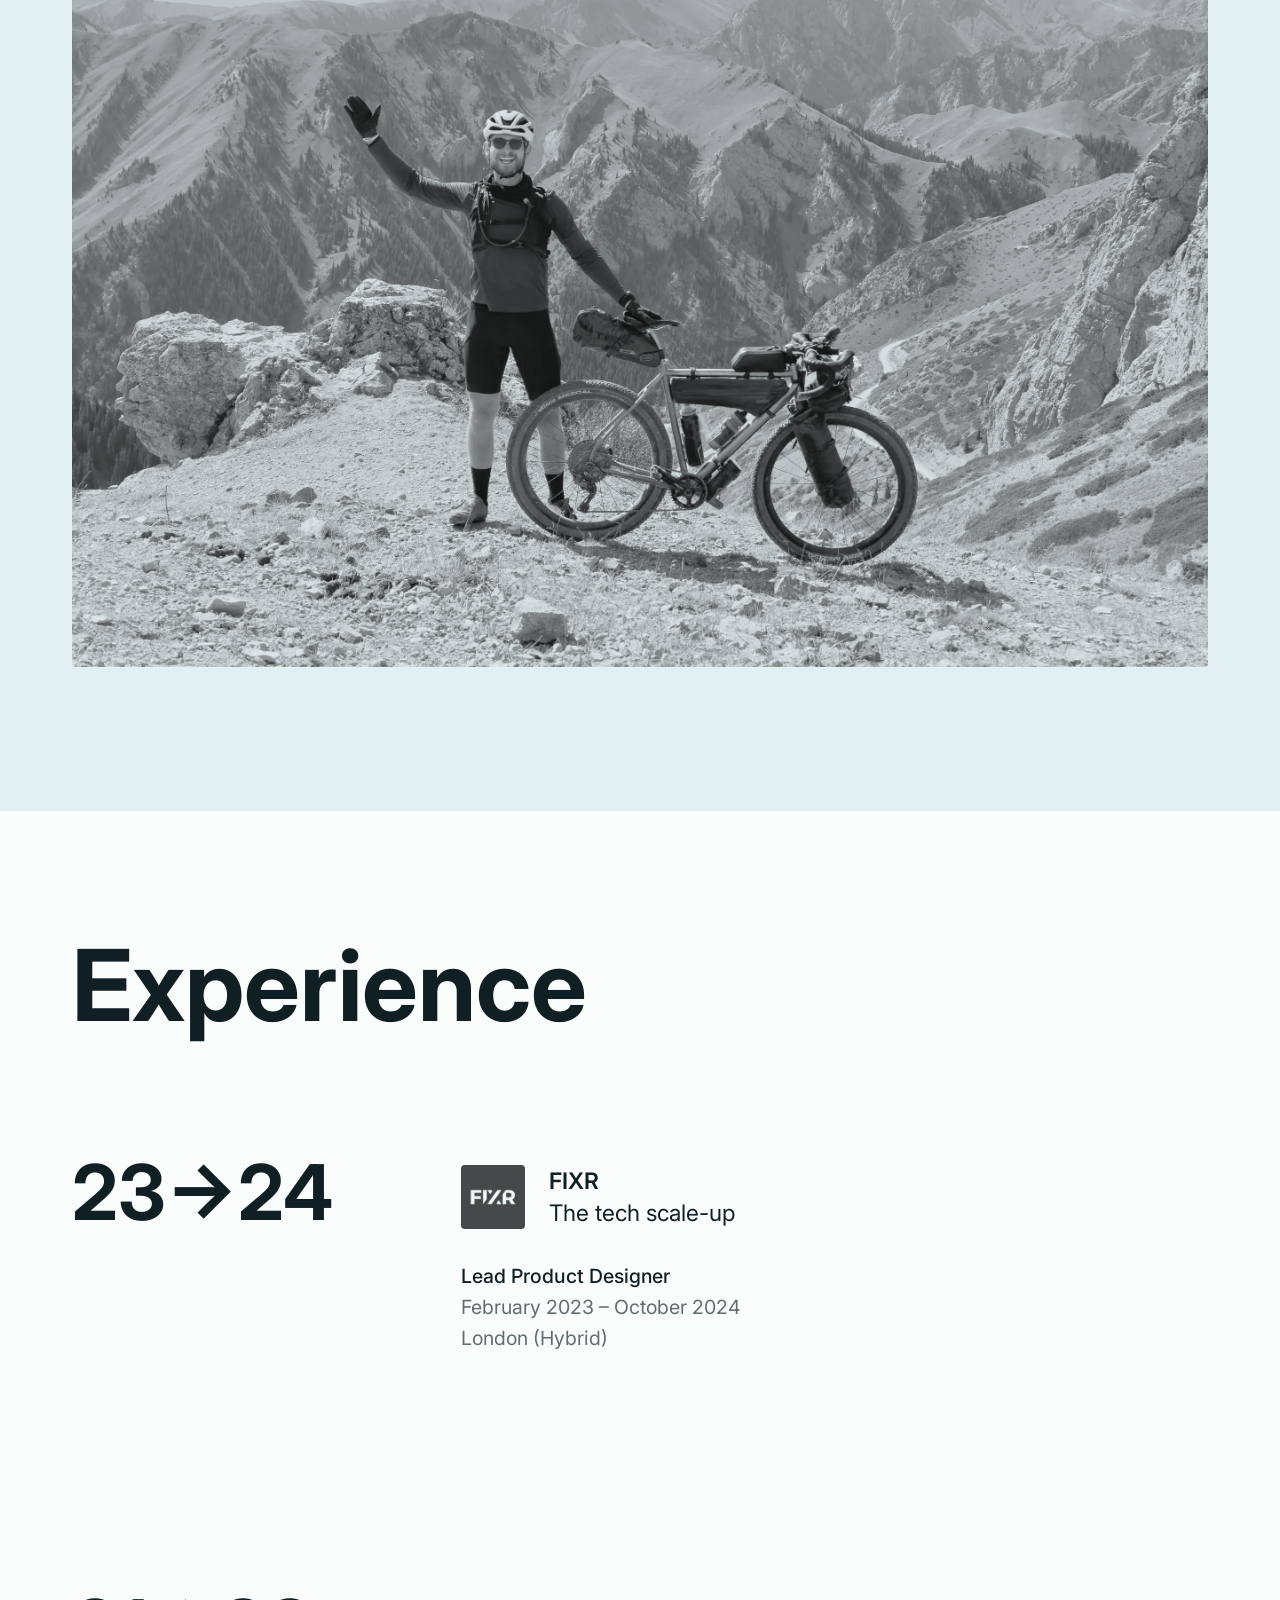
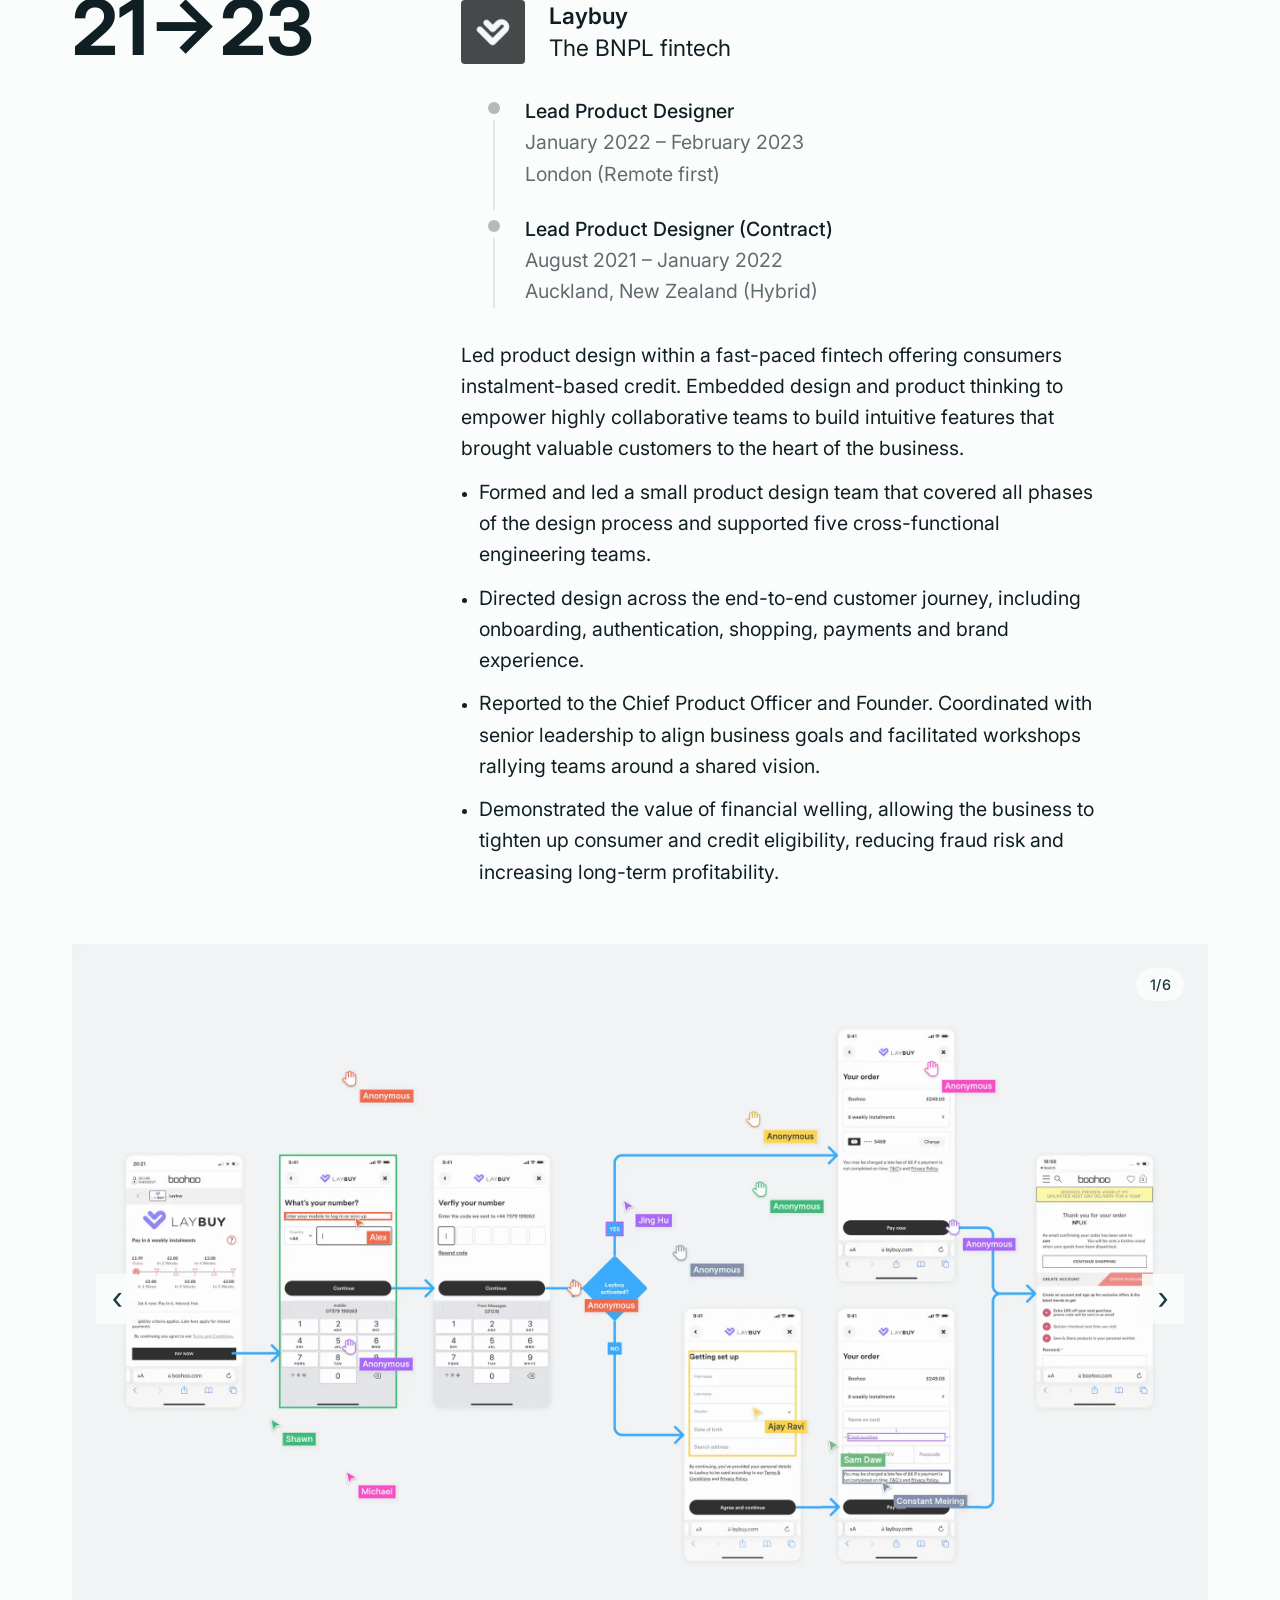
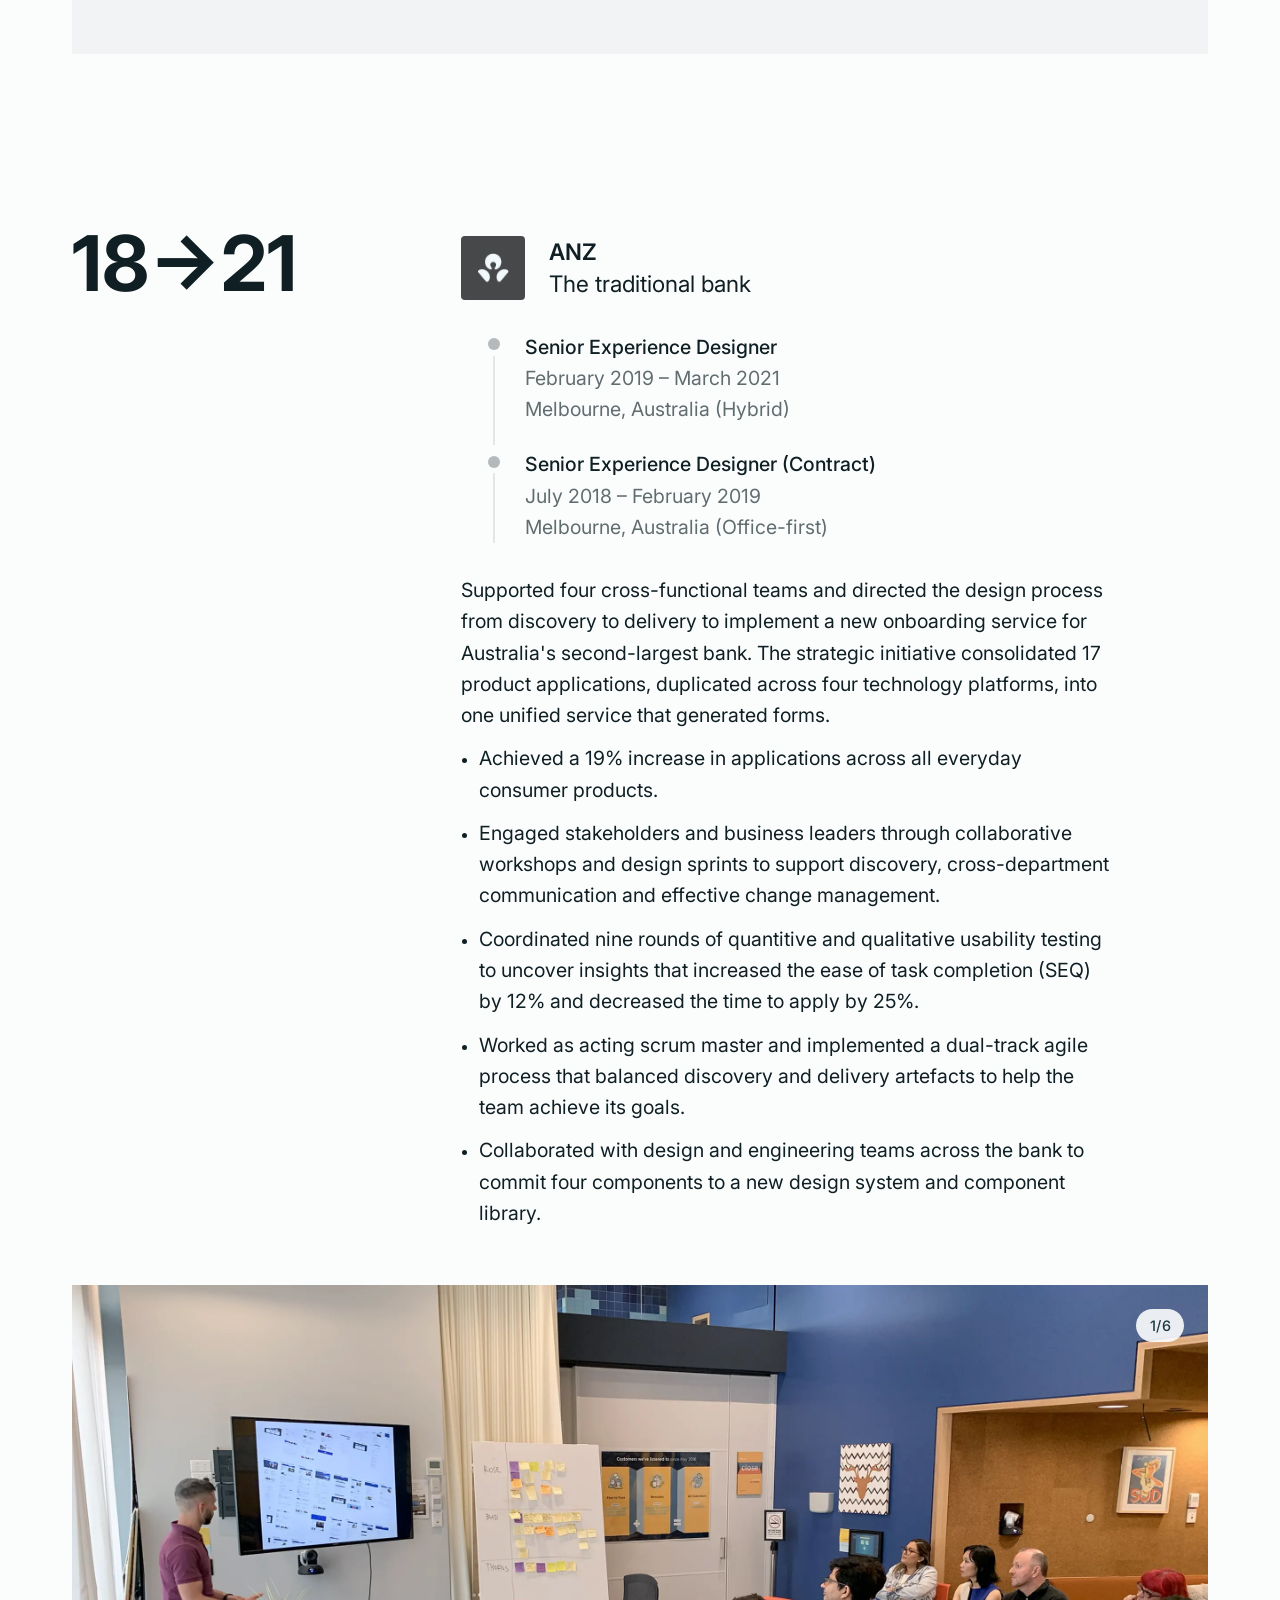
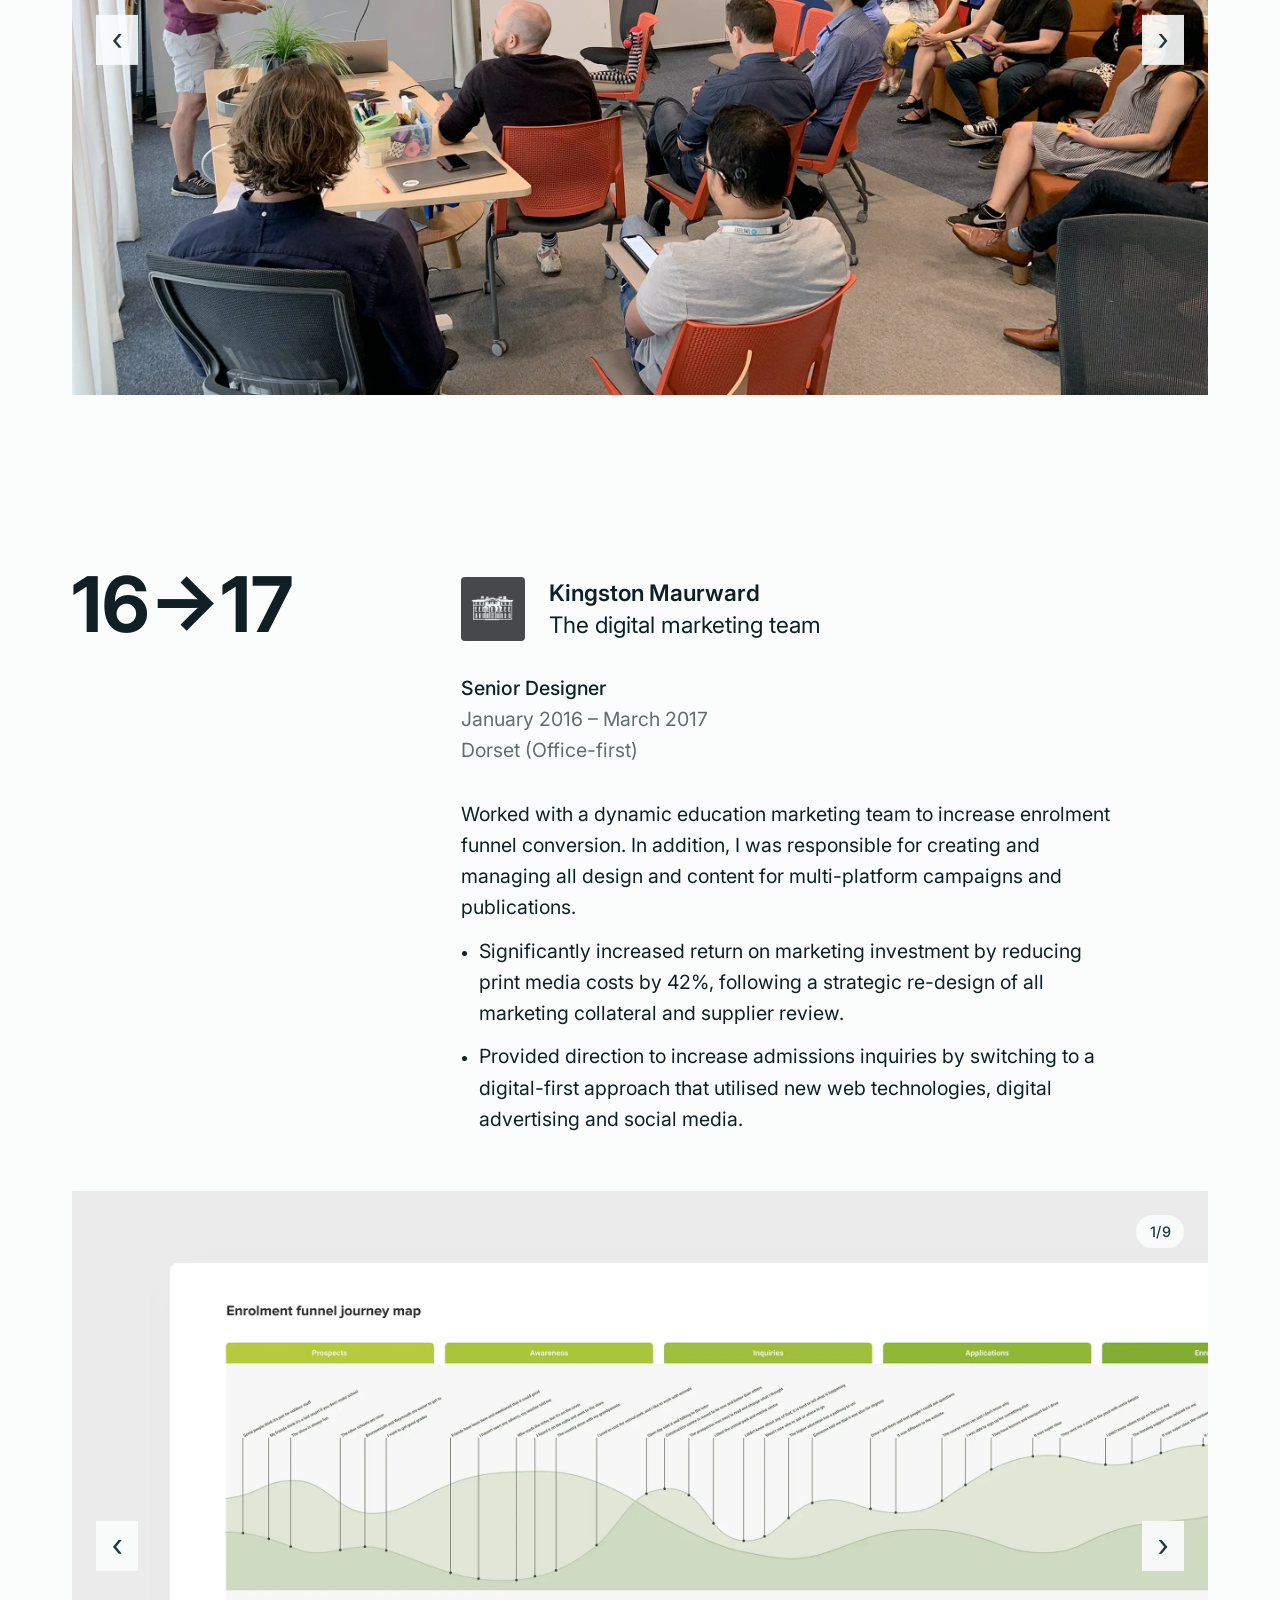
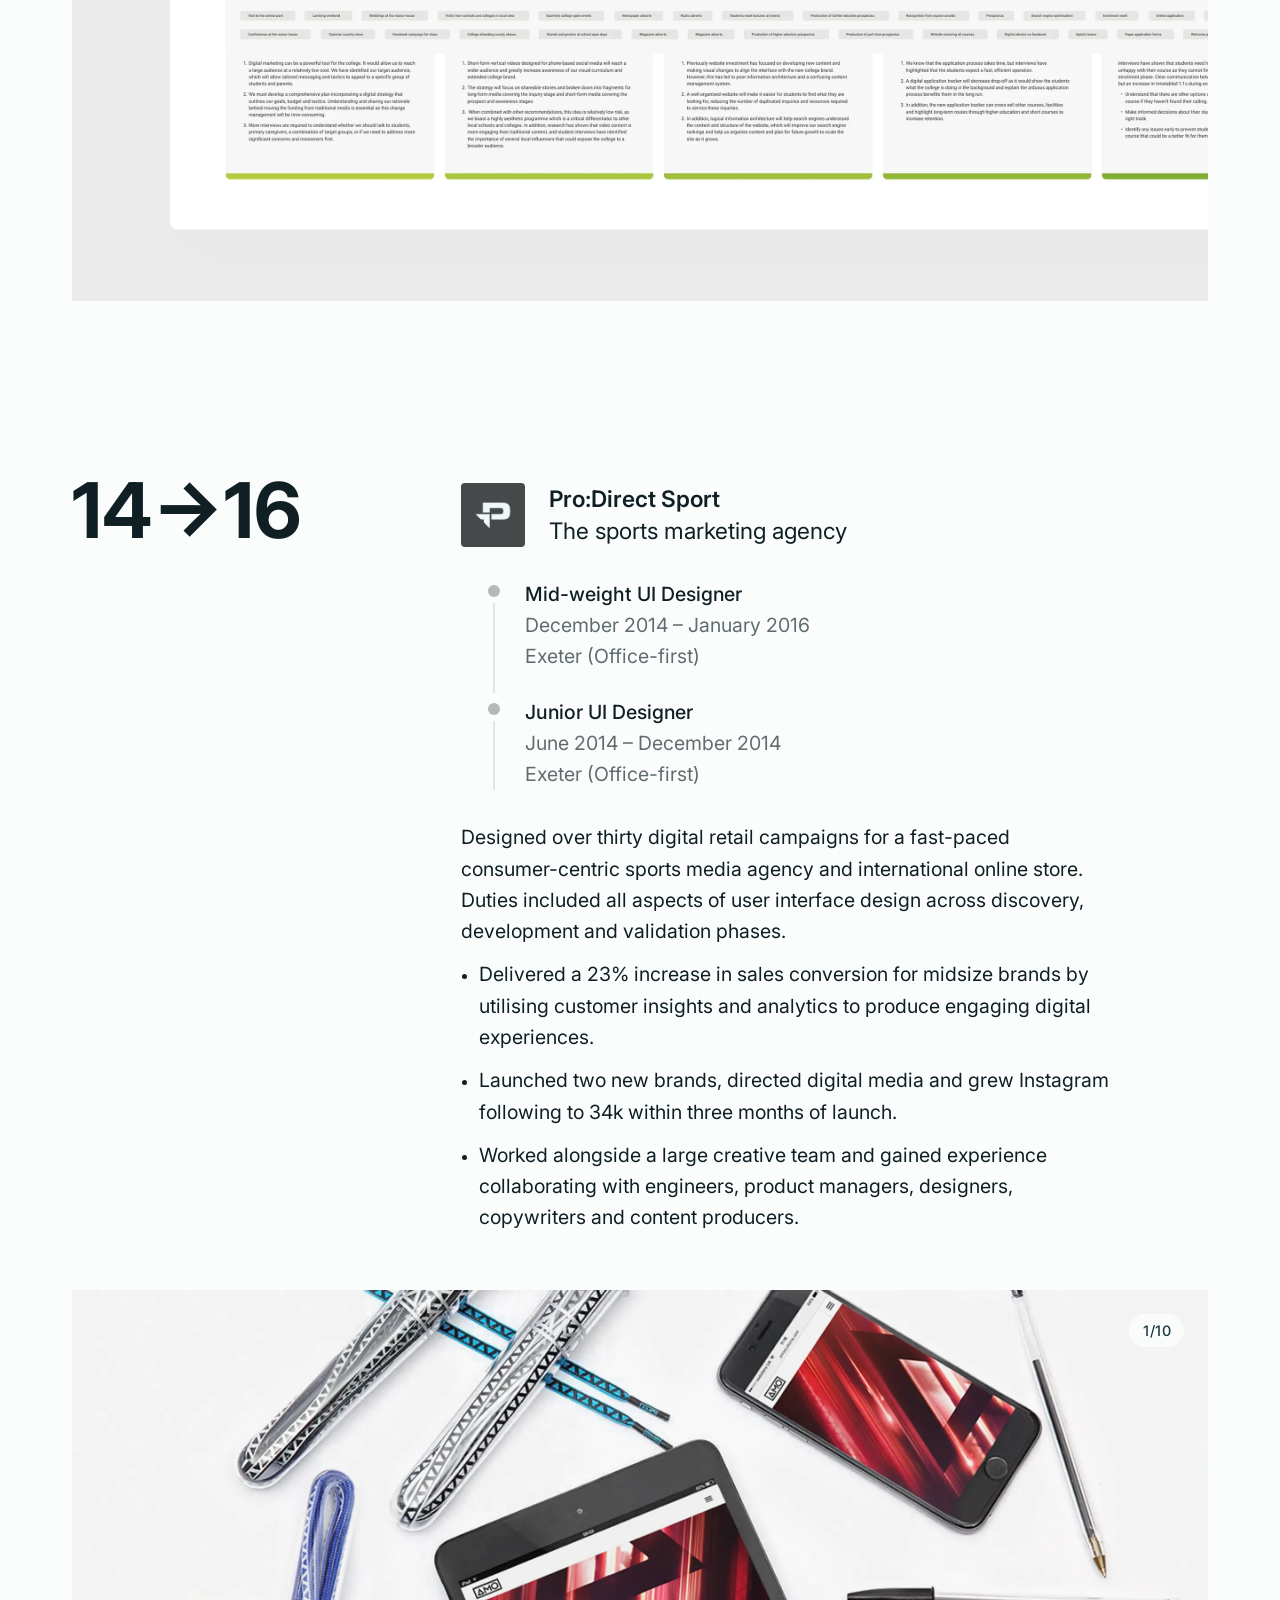
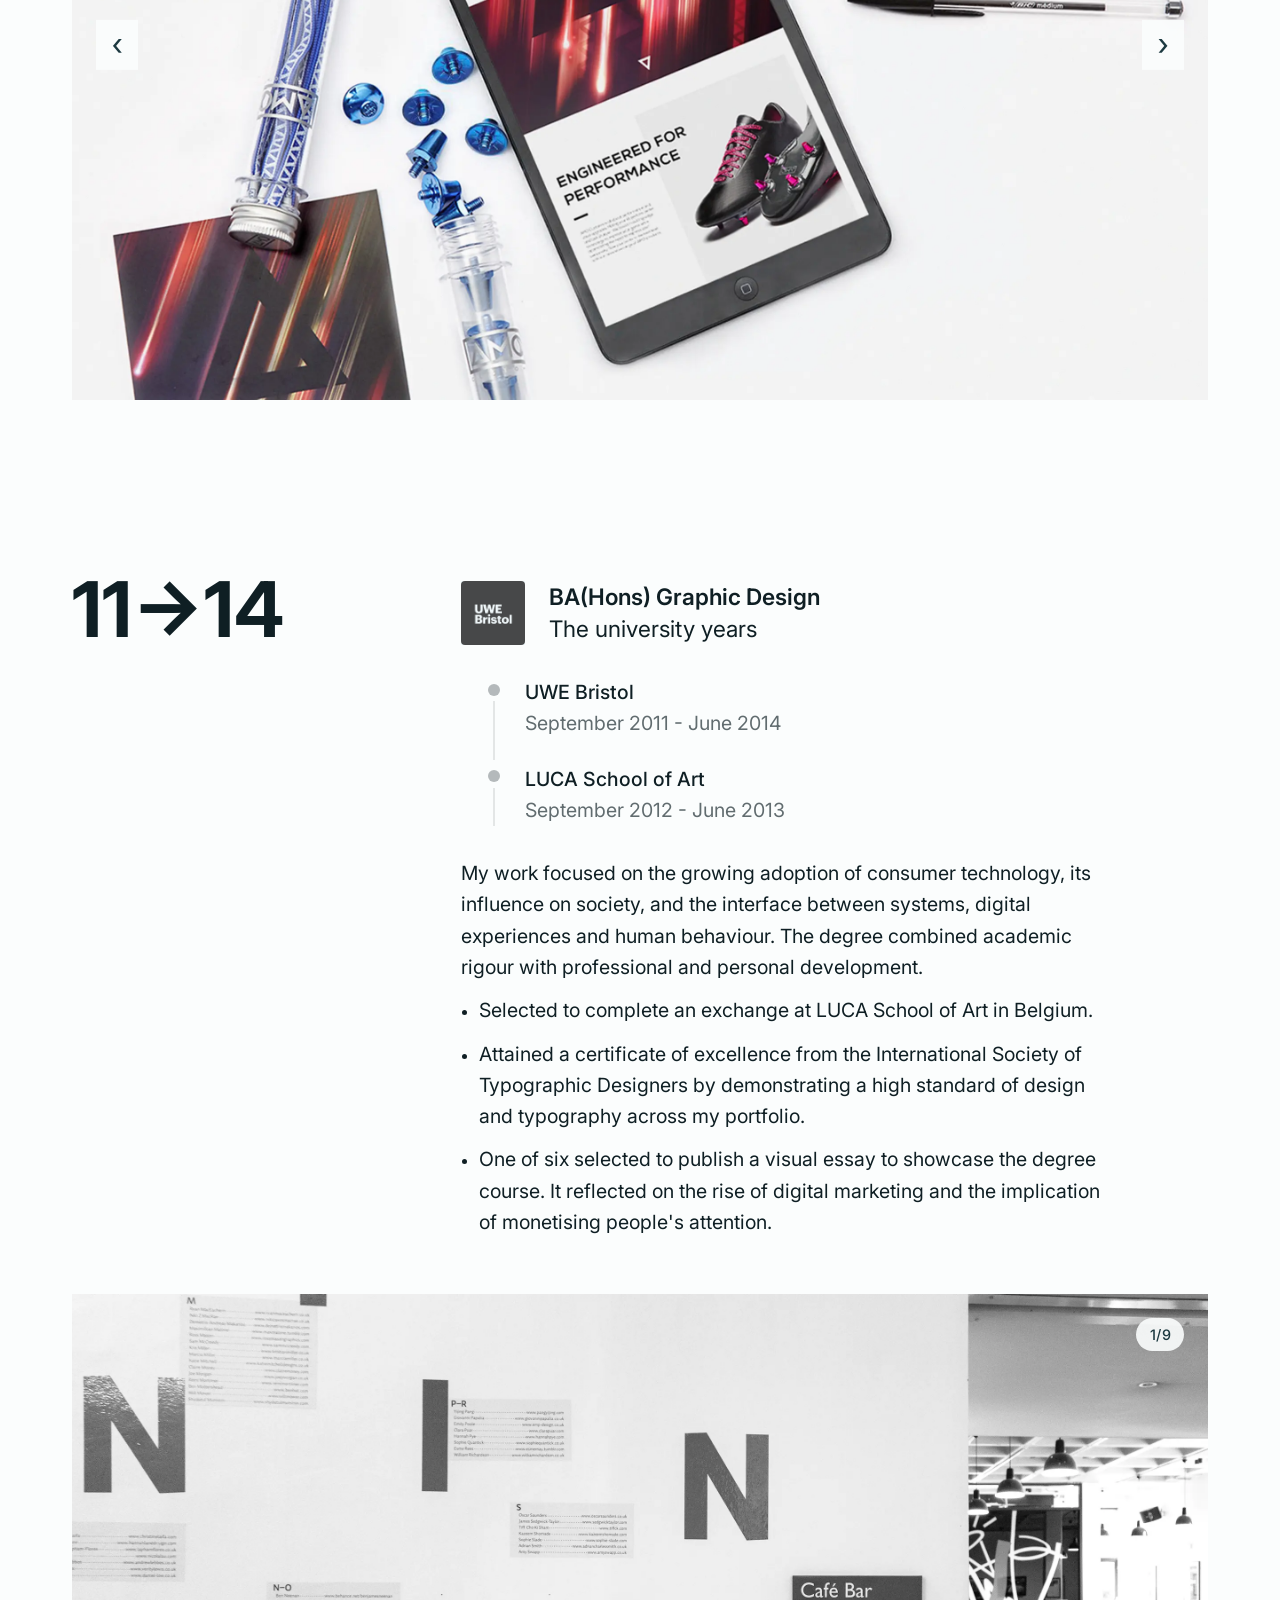
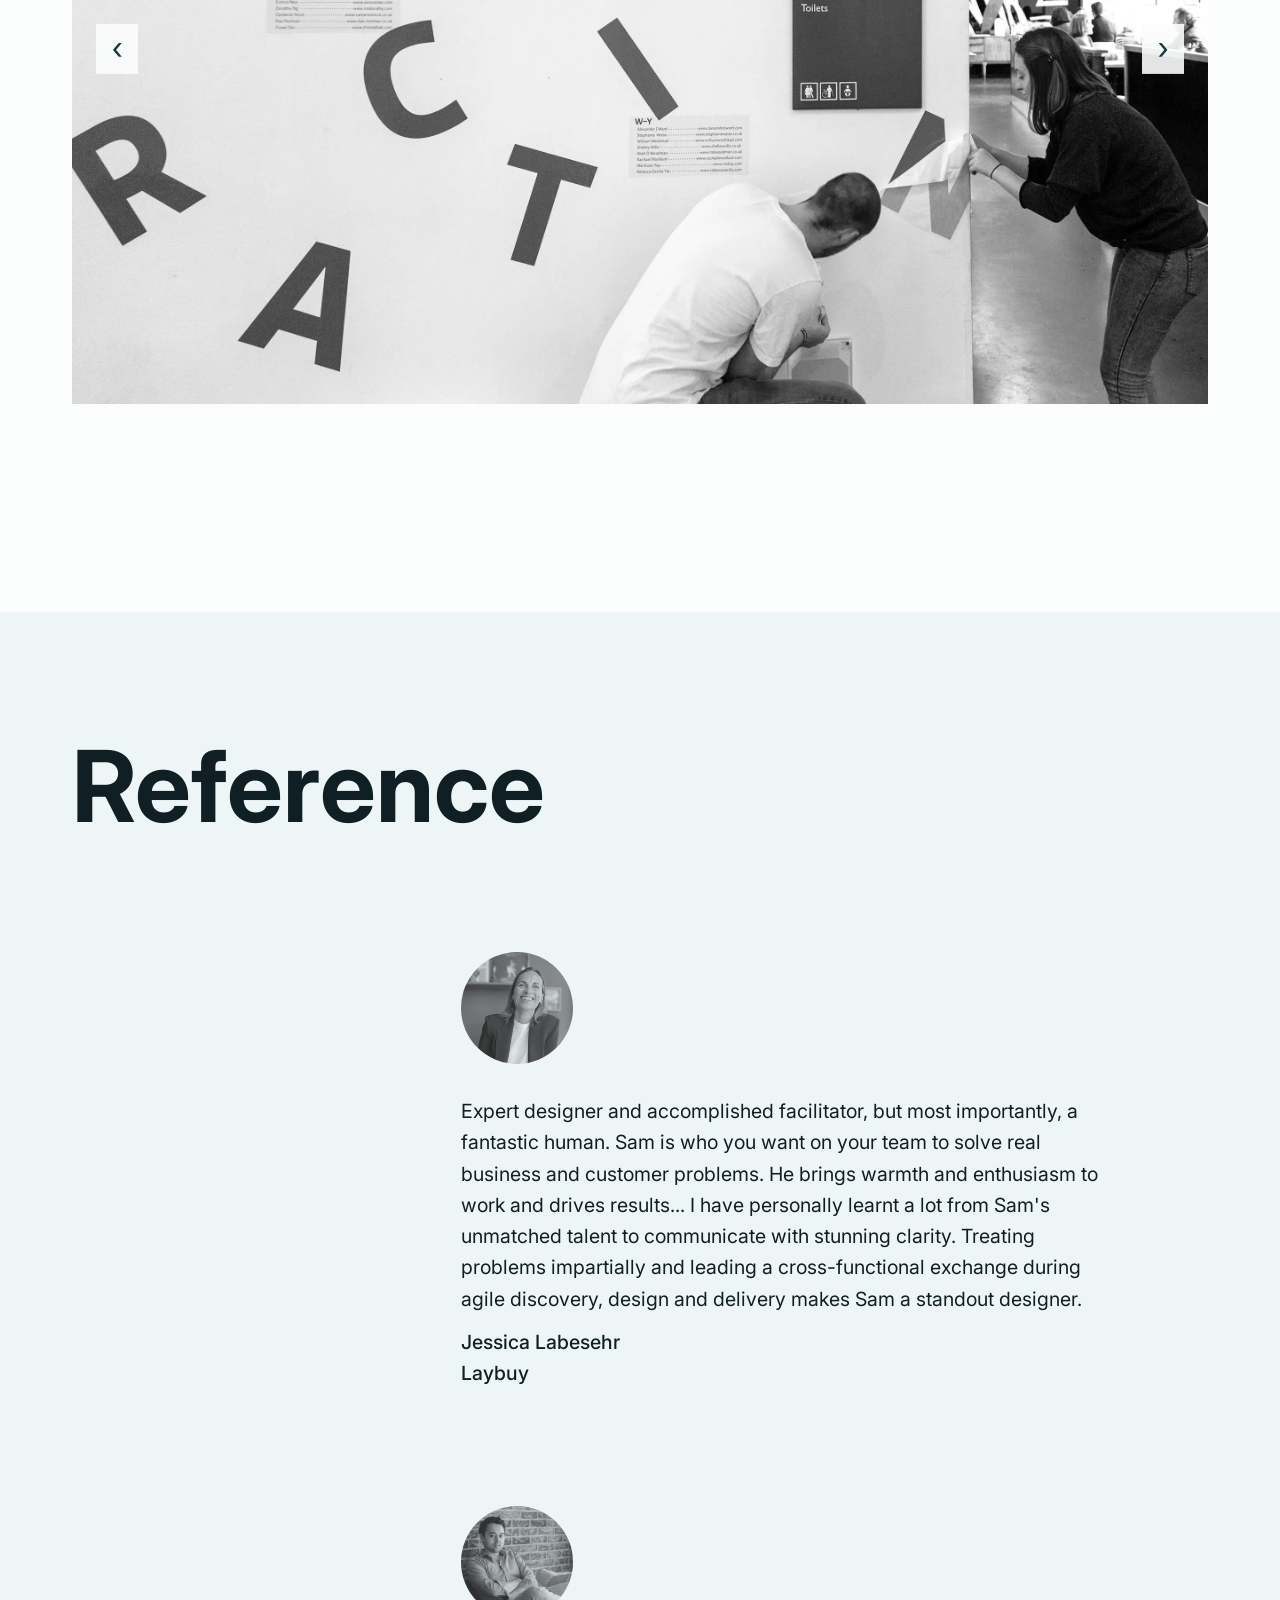
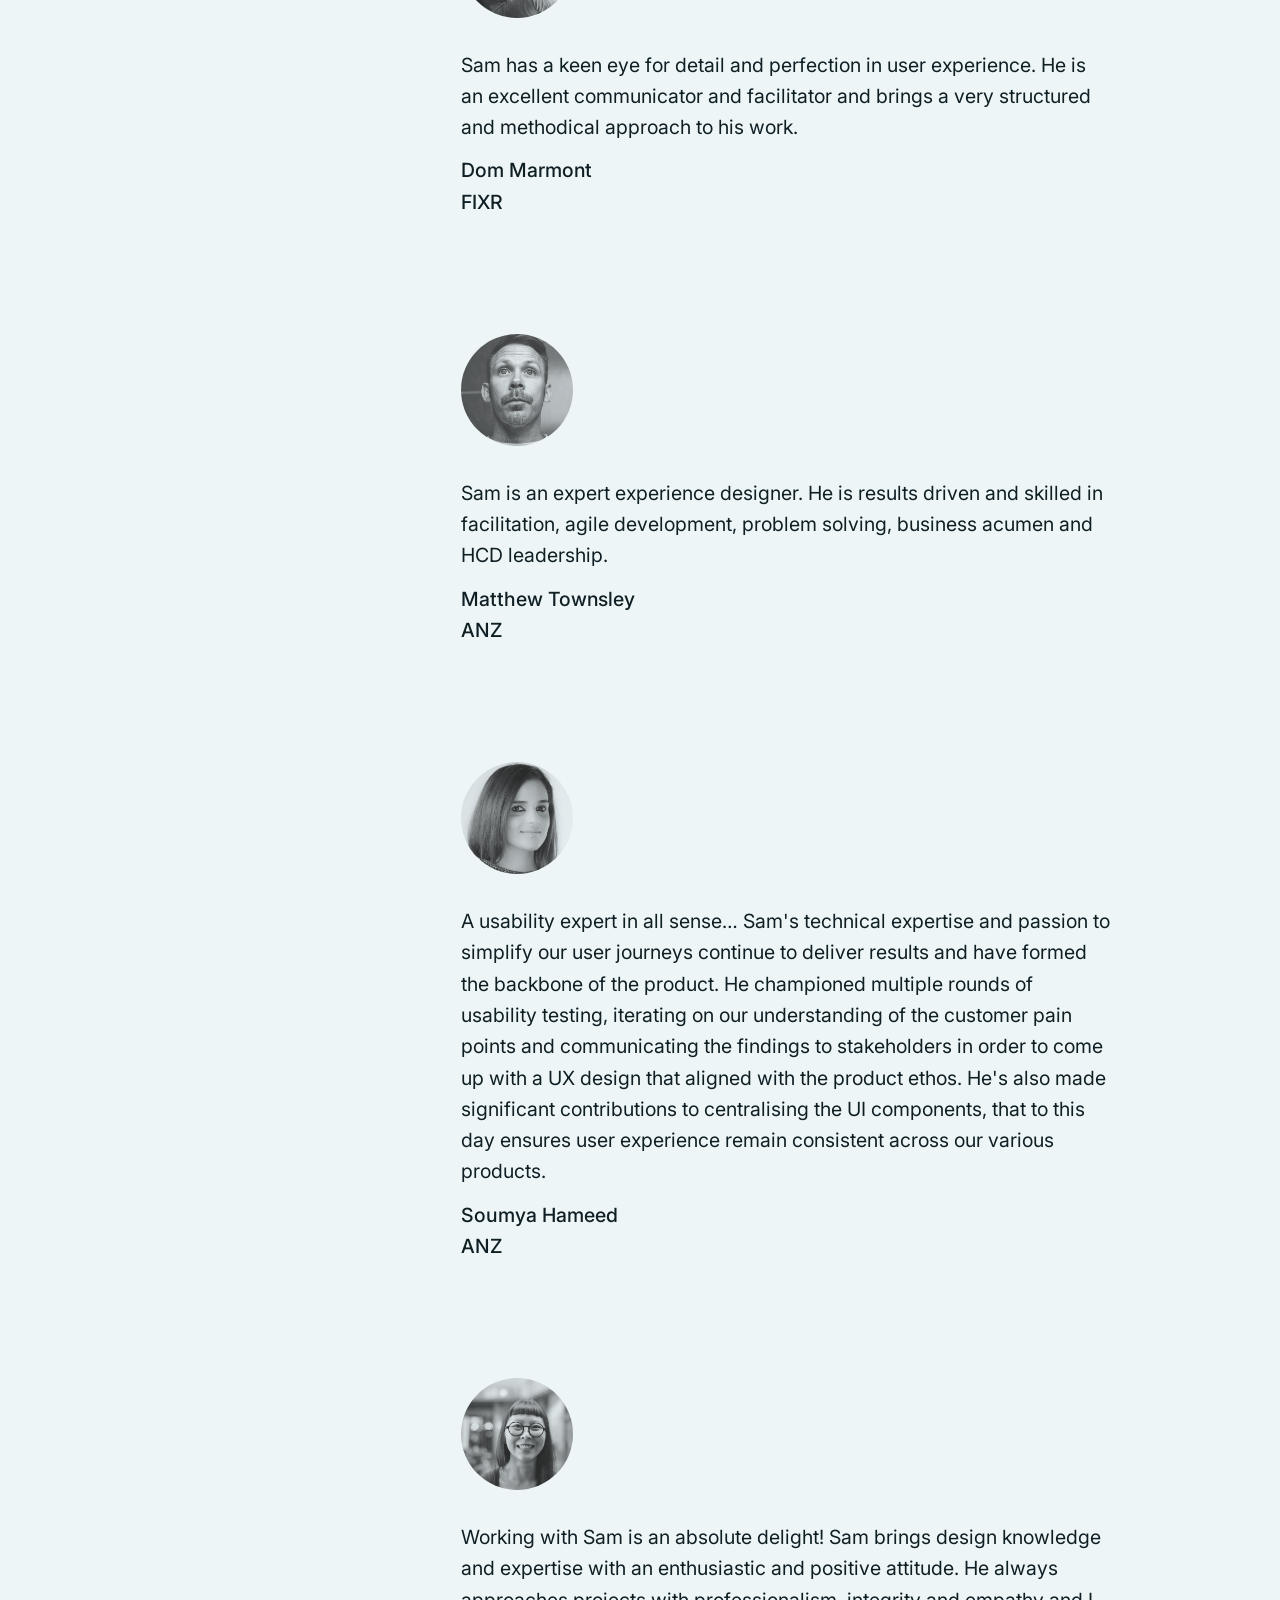
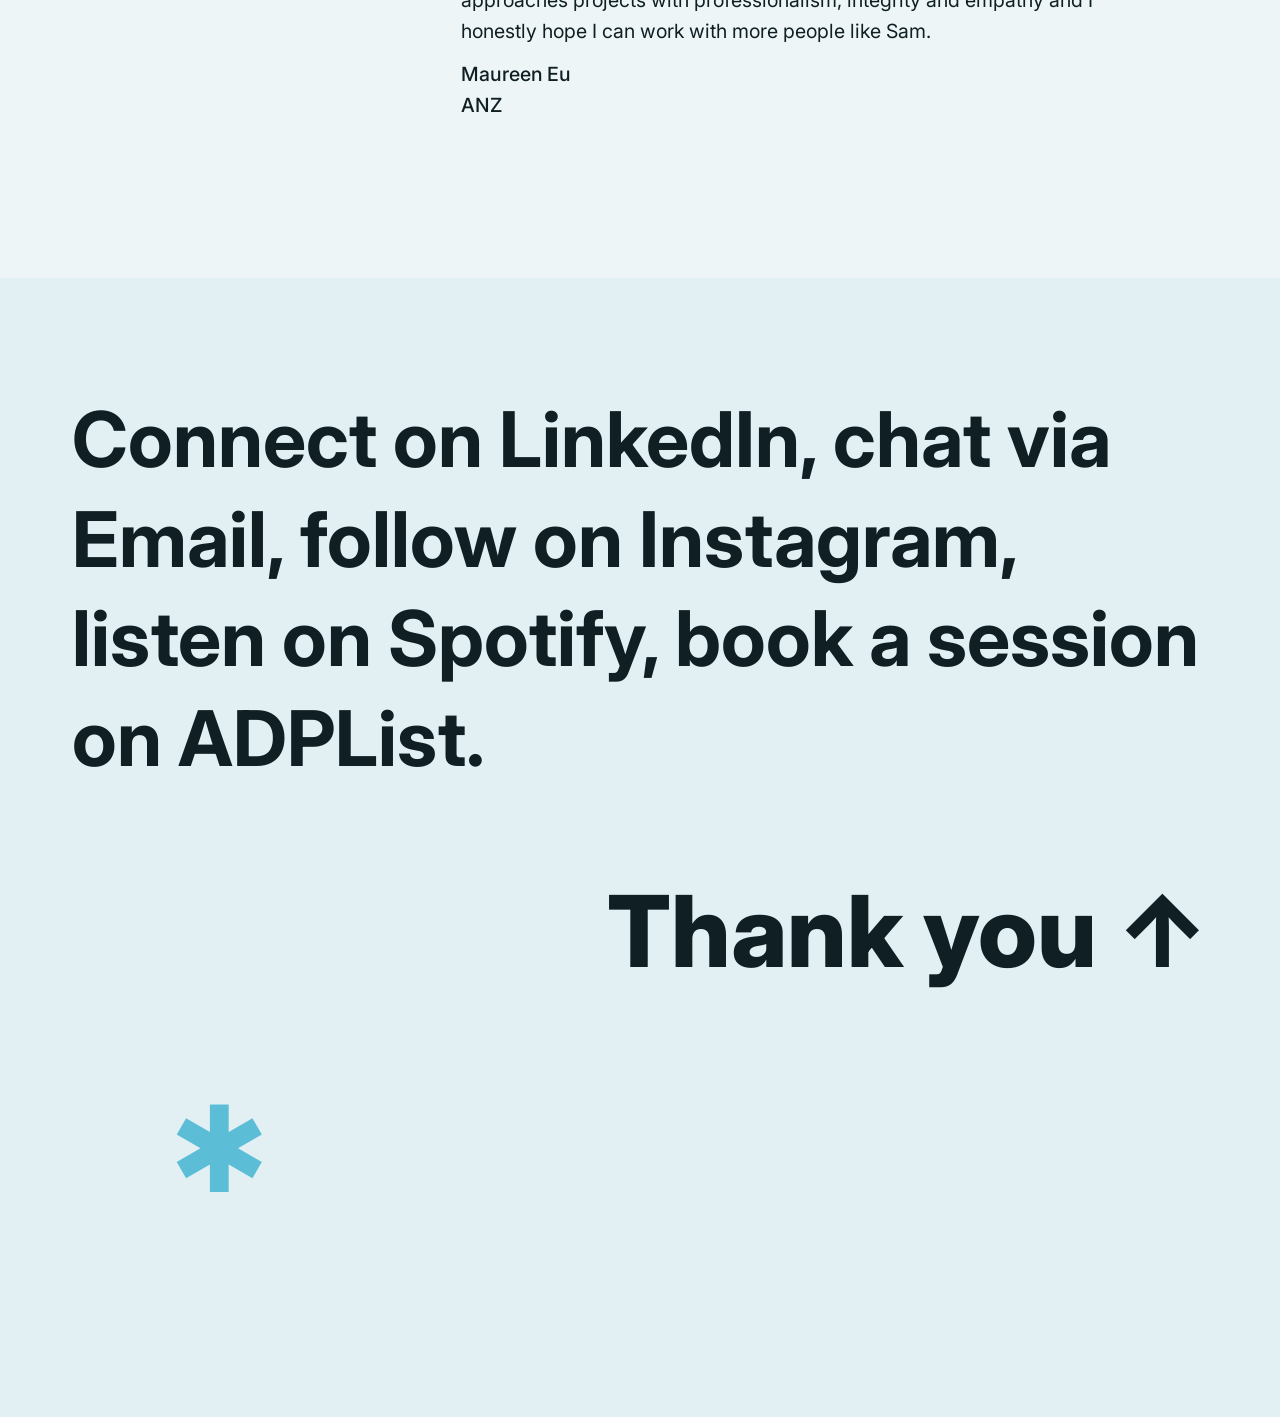
==== commit 6c6a0fe8: "Expanded easter egg to include theme change" ====
--- a/index.html
+++ b/index.html
@@ -69,7 +69,7 @@
                      </div>
                      <div class="details">
                         <div>
-                           <p class="semibold">Lead Product Designer</h3>
+                           <p class="medium">Lead Product Designer</h3>
                            <p>February 2023 – October 2024</p>
                            <p>London (Hybrid)</p>
                         </div>
@@ -98,12 +98,12 @@
                      </div>
                      <div class="details timeline">
                         <div>
-                           <p class="semibold">Lead Product Designer</h3>
+                           <p class="medium">Lead Product Designer</h3>
                            <p>January 2022 – February 2023</p>
                            <p>London (Remote first)</p>
                         </div>
                         <div>
-                           <p class="semibold">Lead Product Designer (Contract)</h3>
+                           <p class="medium">Lead Product Designer (Contract)</h3>
                            <p>August 2021 – January 2022</p>
                            <p>Auckland, New Zealand (Hybrid)</p>
                         </div>
@@ -186,12 +186,12 @@
                      </div>
                      <div class="details timeline">
                         <div>
-                           <p class="semibold">Senior Experience Designer</h3>
+                           <p class="medium">Senior Experience Designer</h3>
                            <p>February 2019 – March 2021</p>
                            <p>Melbourne, Australia (Hybrid)</p>
                         </div>
                         <div>
-                           <p class="semibold">Senior Experience Designer (Contract)</h3>
+                           <p class="medium">Senior Experience Designer (Contract)</h3>
                            <p>July 2018 – February 2019</p>
                            <p>Melbourne, Australia (Office-first)</p>
                         </div>
@@ -277,7 +277,7 @@
                      </div>
                      <div class="details">
                         <div>
-                           <p class="semibold">Senior Designer</h3>
+                           <p class="medium">Senior Designer</h3>
                            <p>January 2016 – March 2017</p>
                            <p>Dorset (Office-first)</p>
                         </div>
@@ -369,12 +369,12 @@
                      </div>
                      <div class="details timeline">
                         <div>
-                           <p class="semibold">Mid-weight User Interface Designer</h3>
+                           <p class="medium">Mid-weight UI Designer</h3>
                            <p>December 2014 – January 2016</p>
                            <p>Exeter (Office-first)</p>
                         </div>
                         <div>
-                           <p class="semibold">Junior User Interface Designer</h3>
+                           <p class="medium">Junior UI Designer</h3>
                            <p>June 2014 – December 2014</p>
                            <p>Exeter (Office-first)</p>
                         </div>
@@ -472,10 +472,14 @@
                            <p class="p1">The university years</p>
                         </div>
                      </div>
-                     <div class="details">
-                        <div>
-                           <p class="semibold">UWE Bristol and LUCA School of Art</h3>
+                     <div class="details timeline">
+                        <div>
+                           <p class="medium">UWE Bristol</h3>
                            <p>September 2011 - June 2014</p>
+                        </div>
+                        <div>
+                           <p class="medium">LUCA School of Art</h3>
+                           <p>September 2012 - June 2013</p>
                         </div>
                      </div>
                   </div>
@@ -484,7 +488,7 @@
                      <p>My work focused on the growing adoption of consumer technology, its influence on society, and the interface between systems, digital experiences and human behaviour. The degree combined academic rigour with professional and personal development.</p>
                      <ul>
                         <li>
-                           <p>Selected to complete a six-month exchange at LUCA School of Art in Belgium.</p>
+                           <p>Selected to complete an exchange at LUCA School of Art in Belgium.</p>
                         </li>
                         <li>
                            <p>Attained a certificate of excellence from the International Society of Typographic Designers by demonstrating a high standard of design and typography across my portfolio.</p>
@@ -560,7 +564,7 @@
                <picture class="filter"><img src="img/qte/jess.jpg" alt="Photo of Jessica"></picture>
                <div>
                   <p>Expert designer and accomplished facilitator, but most importantly, a fantastic human. Sam is who you want on your team to solve real business and customer problems. He brings warmth and enthusiasm to work and drives results... I have personally learnt a lot from Sam's unmatched talent to communicate with stunning clarity. Treating problems impartially and leading a cross-functional exchange during agile discovery, design and delivery makes Sam a standout designer.</p>
-                  <p class="semibold">Jessica Labesehr<br>Laybuy</p>
+                  <p class="medium">Jessica Labesehr<br>Laybuy</p>
                </div>
             </div>
 
@@ -569,7 +573,7 @@
                <picture class="filter"><img src="img/qte/dom.jpg" alt="Photo of Dom"></picture>
                <div>
                   <p>Sam has a keen eye for detail and perfection in user experience. He is an excellent communicator and facilitator and brings a very structured and methodical approach to his work.</p>
-                  <p class="semibold">Dom Marmont<br>FIXR</p>
+                  <p class="medium">Dom Marmont<br>FIXR</p>
                </div>
             </div>
 
@@ -578,7 +582,7 @@
                <picture class="filter"><img src="img/qte/matt.jpg" alt="Photo of Matthew"></picture>
                <div>
                   <p>Sam is an expert experience designer. He is results driven and skilled in facilitation, agile development, problem solving, business acumen and HCD leadership.</p>
-                  <p class="semibold">Matthew Townsley<br>ANZ</p>
+                  <p class="medium">Matthew Townsley<br>ANZ</p>
                </div>
             </div>
             
@@ -587,7 +591,7 @@
                <picture class="filter"><img src="img/qte/soumya.jpg" alt="Photo of Soumya"></picture>
                <div>
                   <p>A usability expert in all sense… Sam's technical expertise and passion to simplify our user journeys continue to deliver results and have formed the backbone of the product. He championed multiple rounds of usability testing, iterating on our understanding of the customer pain points and communicating the findings to stakeholders in order to come up with a UX design that aligned with the product ethos. He's also made significant contributions to centralising the UI components, that to this day ensures user experience remain consistent across our various products.</p>
-                  <p class="semibold">Soumya Hameed<br>ANZ</p>
+                  <p class="medium">Soumya Hameed<br>ANZ</p>
                </div>
             </div>
 
@@ -596,7 +600,7 @@
                <picture class="filter"><img src="img/qte/maureen.jpg" alt="Photo of Maureen"></picture>
                <div>
                   <p>Working with Sam is an absolute delight! Sam brings design knowledge and expertise with an enthusiastic and positive attitude. He always approaches projects with professionalism, integrity and empathy and I honestly hope I can work with more people like Sam.</p>
-                  <p class="semibold">Maureen Eu<br>ANZ</p>
+                  <p class="medium">Maureen Eu<br>ANZ</p>
                </div>
             </div>
          </div>
--- a/css/application.css
+++ b/css/application.css
@@ -1 +1 @@
-*:where(:not(html,iframe,canvas,img,svg,video,audio):not(svg *,symbol *)){all:unset;display:revert}*,*::before,*::after{box-sizing:border-box}a,button{cursor:revert}img{max-inline-size:100%;max-block-size:100%}table{border-collapse:collapse}input,textarea{-webkit-user-select:auto}textarea{white-space:revert}meter{-webkit-appearance:revert;-moz-appearance:revert;appearance:revert}pre{all:revert}::-moz-placeholder{color:unset}::placeholder{color:unset}:where([hidden]){display:none}:where([contenteditable]:not([contenteditable=false])){-moz-user-modify:read-write;-webkit-user-modify:read-write;overflow-wrap:break-word;-webkit-line-break:after-white-space;-webkit-user-select:auto}:where([draggable=true]){-webkit-user-drag:element}:where(dialog:modal){all:revert}:root{--saturation: 40%;--color-front1: hsl(var(--hue), var(--saturation), 10%);--color-front2: hsl(var(--hue), var(--saturation), 18%);--color-back1: hsl(var(--hue), var(--saturation), 99%);--color-back2: hsl(var(--hue), var(--saturation), 95%);--color-back3: hsl(var(--hue), var(--saturation), 92%);--color-bright: hsl(var(--hue), 60%, 60%)}@media(prefers-color-scheme: dark){:root{--saturation: 35%;--color-front1: hsl(var(--hue), var(--saturation), 97%);--color-front2: hsl(var(--hue), var(--saturation), 89%);--color-back1: hsl(var(--hue), var(--saturation), 7%);--color-back2: hsl(var(--hue), var(--saturation), 9%);--color-back3: hsl(var(--hue), var(--saturation), 11%);--color-bright: hsl(var(--hue), 62%, 42%)}}html{font-size:16px;font-family:"Inter",sans-serif;color:var(--color-front1)}* ::-moz-selection{background:var(--color-bright)}* ::selection{background:var(--color-bright)}p{font-size:calc(.8rem + .75vmin);line-height:160%;font-weight:400;margin-bottom:.75rem}.p1,.p1 p{font-size:calc(1rem + .75vmin);line-height:160%;font-weight:400}h1,.h1{font-size:calc(1.2rem + 6.25vw);line-height:125%;font-weight:700;margin-bottom:3rem}@media(min-width: 40rem){h1,.h1{margin-bottom:3rem}}@media(min-width: 60rem){h1,.h1{margin-bottom:4rem}}@media(min-width: 90rem){h1,.h1{margin-bottom:5rem}}h2,.h2{font-size:calc(1rem + 4.75vw);line-height:130%;font-weight:700;margin-bottom:2rem}@media(min-width: 40rem){h2,.h2{margin-bottom:2rem}}@media(min-width: 60rem){h2,.h2{margin-bottom:3rem}}@media(min-width: 90rem){h2,.h2{margin-bottom:4rem}}.uppercase,.uppercase p{text-transform:uppercase}.extrabold,.extrabold p{font-weight:800}.bold,.bold p{font-weight:700}.semibold,.semibold p{font-weight:600}ul{margin-left:18px}.alignright{text-align:right}a{text-decoration:underline;color:var(--color-front1)}a:active{background-color:var(--color-bright)}@media(min-width: 40rem){a{text-decoration:none;position:relative;transition:color .7s ease}a::before{transform-origin:100% 50%;transform:scale3d(0, 1, 1);transition:transform .4s ease;position:absolute;width:100%;height:.4rem;background:var(--color-bright);top:100%;left:0;pointer-events:none;content:""}a:hover:before{transform-origin:0% 50%;transform:scale3d(1, 1, 1)}a:hover{color:var(--color-bright)}}a:focus,button:focus,input:focus,textarea:focus{outline:4px solid var(--color-bright);outline-offset:2px;border-radius:0}:focus-visible{outline:4px solid var(--color-bright);outline-offset:2px}section,header,footer{padding-top:5rem;padding-bottom:3rem}@media(min-width: 40rem){section,header,footer{padding-top:6rem;padding-bottom:4rem}}@media(min-width: 60rem){section,header,footer{padding-top:7rem;padding-bottom:5rem}}@media(min-width: 90rem){section,header,footer{padding-top:8rem;padding-bottom:6rem}}.nomargin{margin-left:0;margin-right:0}.margin{margin-left:1.25rem;margin-right:1.25rem}@media(min-width: 40rem){.nomargin,.margin{margin-left:3rem;margin-right:3rem}}@media(min-width: 60rem){.nomargin,.margin{margin-left:4.5rem;margin-right:4.5rem}}@media(min-width: 90rem){.nomargin,.margin{margin-left:5rem;margin-right:5rem}}@media(min-width: 90rem){html{max-width:105rem;margin:auto}}.grid{display:grid;row-gap:1rem;-moz-column-gap:1rem;column-gap:1rem;grid-template-columns:repeat(2, 1fr)}.grid>*{grid-column-start:1;grid-column-end:3}.grid .mobstart0{grid-column-start:1}.grid .mobstart1{grid-column-start:2}.grid .mobend1{grid-column-end:2}.grid .mobend2{grid-column-end:3}@media(min-width: 40rem){.grid{grid-template-columns:repeat(12, 1fr);-moz-column-gap:2rem;column-gap:2rem;row-gap:2rem}.grid>*{grid-column-start:1;grid-column-end:13}.grid .start0{grid-column-start:1}.grid .start1{grid-column-start:2}.grid .start2{grid-column-start:3}.grid .start3{grid-column-start:4}.grid .start4{grid-column-start:5}.grid .start5{grid-column-start:6}.grid .start6{grid-column-start:7}.grid .start7{grid-column-start:8}.grid .start8{grid-column-start:9}.grid .start9{grid-column-start:10}.grid .start10{grid-column-start:11}.grid .start11{grid-column-start:12}.grid .end1{grid-column-end:2}.grid .end2{grid-column-end:3}.grid .end3{grid-column-end:4}.grid .end4{grid-column-end:5}.grid .end5{grid-column-end:6}.grid .end6{grid-column-end:7}.grid .end7{grid-column-end:8}.grid .end8{grid-column-end:9}.grid .end9{grid-column-end:10}.grid .end10{grid-column-end:11}.grid .end11{grid-column-end:12}.grid .end12{grid-column-end:13}}.blob{color:var(--color-bright);font-size:calc(3rem + 6.25vw);line-height:125%;font-weight:700;cursor:pointer;transition:opacity .35s ease-in-out}.blob:hover{opacity:.85}header{padding-bottom:0rem}header .blob{margin-top:5rem}@media(min-width: 40rem){header .blob{margin-top:5rem}}@media(min-width: 60rem){header .blob{margin-top:5rem}}@media(min-width: 90rem){header .blob{margin-top:3rem}}footer .blob{margin-bottom:4rem}@media(min-width: 40rem){footer .blob{margin-bottom:6rem}}@media(min-width: 60rem){footer .blob{margin-bottom:8rem}}@media(min-width: 90rem){footer .blob{margin-bottom:10rem}}.blob.spin{animation:spinOnce 1s linear 2 forwards}@keyframes spinOnce{0%{transform:rotate(0deg)}100%{transform:rotate(360deg)}}body,html{background-color:var(--color-back3)}.profile picture img,.profile picture::before{border-radius:.25rem}.experience{background-color:var(--color-back1)}.experience article{margin-bottom:8rem}.experience article h2{margin-bottom:0;display:none}@media(min-width: 40rem){.experience article h2{display:block}}.experience .role{display:flex;flex-direction:column;margin-bottom:2rem}.experience .role .company{display:flex;margin-bottom:2rem}.experience .role .company p{margin-bottom:0}@media(min-width: 40rem){.experience .role .company{padding-top:.85rem}}.experience .role .company picture{width:4rem;height:4rem;margin-right:1.5rem;-o-object-fit:cover;object-fit:cover;opacity:.85;flex-shrink:0}.experience .role .company picture img{border-radius:.25rem}.experience .role .details{display:flex;flex-direction:column}.experience .role .details div p{margin-bottom:0}.experience .role .details div p:not(:first-child){opacity:.65}.experience .role .timeline div{position:relative;padding-left:4rem}.experience .role .timeline div:not(:last-child){padding-bottom:1.25rem;margin-bottom:.25rem}.experience .role .timeline div::before{content:"";position:absolute;left:1.65rem;top:.4rem;width:.75rem;height:.75rem;border-radius:50%;background-color:var(--color-front1);opacity:.3}.experience .role .timeline div::after{content:"";position:absolute;left:1.95rem;top:1.5rem;width:.125rem;height:calc(100% - 1.5rem);background-color:var(--color-front1);opacity:.1}.experience .description{margin-bottom:1.5rem}.slider{display:flex;align-items:center;position:relative;flex-direction:column}.slider .slider_slides{position:relative;display:flex;align-items:center;overflow-x:scroll;scroll-snap-type:x mandatory;overscroll-behavior-x:contain;gap:0}.slider .slider_slides picture{scroll-snap-align:start;flex-shrink:0;display:flex;align-items:center;justify-content:center;width:100%;height:100%}.slider .slider_slides picture img{-o-object-fit:cover;object-fit:cover;width:100%;height:100%}.slider *::-webkit-scrollbar{display:none}.slider_counter{position:absolute;top:1.5rem;right:1.5rem;padding:6px 10px 6px 12px;color:var(--color-front2);z-index:100;font-size:.85rem;font-weight:500;letter-spacing:.05rem}.slider_counter::before{content:"";position:absolute;top:0;left:0;bottom:0;right:0;border-radius:100px;background:var(--color-back1);opacity:.9;z-index:-1}@media(min-width: 40rem){.slider_counter{font-size:.9rem;padding:8px 12px 8px 14px}}.slider_nav{display:flex;align-items:center;justify-content:space-between;width:100%;position:absolute;top:50%;transform:translateY(-50%);z-index:10;pointer-events:none;visibility:hidden}@media(min-width: 40rem){.slider_nav{visibility:visible}}@media(min-width: 40rem){.slider_nav button{position:relative;pointer-events:initial;border:none;background:rgba(0,0,0,0);color:var(--color-front2);text-align:center;cursor:pointer;z-index:1;margin:1.5rem;padding:.2rem .75rem .4rem .75rem;font-size:2rem}.slider_nav button::before{content:"";position:absolute;top:0;left:0;right:0;bottom:0;background:var(--color-back1);opacity:.9;z-index:-1;transition:opacity .7s ease}.slider_nav button:hover::before{opacity:1}}@media(min-width: 60rem){.slider_nav button{margin:1.5rem;padding:.25rem 1rem .45rem 1rem;font-size:2rem}}.slider_dots{display:flex;justify-content:center;gap:.3rem;margin-top:1.25rem}@media(min-width: 40rem){.slider_dots{display:none}}.slider_dots .slider_dot{width:.4rem;height:.4rem;background-color:var(--color-front1);opacity:.4;border-radius:50%;transition:.25s ease}.slider_dots .slider_dot.active{background-color:var(--color-bright);opacity:1}.filter{display:flex;position:relative}.filter::before{content:"";position:absolute;width:100%;height:100%;-o-object-fit:cover;object-fit:cover;mix-blend-mode:multiply;background:var(--color-bright);opacity:.05}.reference{background-color:var(--color-back2)}.reference .quote{display:flex;flex-direction:column}@media(min-width: 90rem){.reference .quote{flex-direction:row}}.reference picture{width:5rem;height:5rem;opacity:.9;flex-shrink:0}@media(min-width: 40rem){.reference picture{width:6rem;height:6rem}}@media(min-width: 60rem){.reference picture{width:7rem;height:7rem;margin-right:2rem;margin-top:.5rem}}.reference picture img,.reference picture::before{border-radius:100px;flex-shrink:0}.marginbottom{margin-bottom:1.5rem}@media(min-width: 60rem){.marginbottom{margin-bottom:2rem}}.marginbottom>*{margin-bottom:1rem}@media(min-width: 40rem){.marginbottom>*{margin-bottom:2rem}}@media(min-width: 90rem){.marginbottom>*{margin-bottom:2.5rem}}.margintop{margin-top:1.5rem}@media(min-width: 60rem){.margintop{margin-top:2rem}}.margintop>*{margin-top:1rem}@media(min-width: 40rem){.margintop>*{margin-top:2rem}}@media(min-width: 90rem){.margintop>*{margin-top:2.5rem}}@media(min-width: 40rem){.experience .marginbottom{padding-top:.5rem}}footer{background-color:var(--color-back3)}/*# sourceMappingURL=application.css.map */+*:where(:not(html,iframe,canvas,img,svg,video,audio):not(svg *,symbol *)){all:unset;display:revert}*,*::before,*::after{box-sizing:border-box}a,button{cursor:revert}img{max-inline-size:100%;max-block-size:100%}table{border-collapse:collapse}input,textarea{-webkit-user-select:auto}textarea{white-space:revert}meter{-webkit-appearance:revert;-moz-appearance:revert;appearance:revert}pre{all:revert}::-moz-placeholder{color:unset}::placeholder{color:unset}:where([hidden]){display:none}:where([contenteditable]:not([contenteditable=false])){-moz-user-modify:read-write;-webkit-user-modify:read-write;overflow-wrap:break-word;-webkit-line-break:after-white-space;-webkit-user-select:auto}:where([draggable=true]){-webkit-user-drag:element}:where(dialog:modal){all:revert}:root{--saturation: 40%;--color-front1: hsl(var(--hue), var(--saturation), 10%);--color-front2: hsl(var(--hue), var(--saturation), 18%);--color-back1: hsl(var(--hue), var(--saturation), 99%);--color-back2: hsl(var(--hue), var(--saturation), 95%);--color-back3: hsl(var(--hue), var(--saturation), 92%);--color-bright: hsl(var(--hue), 60%, 60%)}html[data-theme=dark]{--saturation: 35%;--color-front1: hsl(var(--hue), var(--saturation), 97%);--color-front2: hsl(var(--hue), var(--saturation), 89%);--color-back1: hsl(var(--hue), var(--saturation), 7%);--color-back2: hsl(var(--hue), var(--saturation), 9%);--color-back3: hsl(var(--hue), var(--saturation), 11%);--color-bright: hsl(var(--hue), 62%, 42%)}body{font-size:16px;font-family:"Inter",sans-serif;color:var(--color-front1)}* ::-moz-selection{background-color:var(--color-bright)}* ::selection{background-color:var(--color-bright)}p{font-size:calc(.8rem + .75vmin);line-height:160%;font-weight:400;margin-bottom:.75rem}.p1,.p1 p{font-size:calc(1rem + .75vmin);line-height:160%;font-weight:400}h1,.h1{font-size:calc(1.2rem + 6.25vw);line-height:125%;font-weight:700;margin-bottom:3rem}@media(min-width: 40rem){h1,.h1{margin-bottom:3rem}}@media(min-width: 60rem){h1,.h1{margin-bottom:4rem}}@media(min-width: 90rem){h1,.h1{margin-bottom:5rem}}h2,.h2{font-size:calc(1rem + 4.75vw);line-height:130%;font-weight:700;margin-bottom:2rem}@media(min-width: 40rem){h2,.h2{margin-bottom:2rem}}@media(min-width: 60rem){h2,.h2{margin-bottom:3rem}}@media(min-width: 90rem){h2,.h2{margin-bottom:4rem}}.uppercase,.uppercase p{text-transform:uppercase}.extrabold,.extrabold p{font-weight:800}.bold,.bold p{font-weight:700}.semibold,.semibold p{font-weight:600}.medium,.medium p{font-weight:500}ul{margin-left:18px}.alignright{text-align:right}a{text-decoration:underline;color:var(--color-front1)}a:active{background-color:var(--color-bright)}@media(min-width: 40rem){a{text-decoration:none;position:relative}a::before{transform-origin:100% 50%;transform:scale3d(0, 1, 1);transition:transform .4s ease;position:absolute;width:100%;height:.4rem;background-color:var(--color-front1);top:100%;left:0;pointer-events:none;content:""}a:hover:before{transform-origin:0% 50%;transform:scale3d(1, 1, 1)}}a:focus,button:focus,input:focus,textarea:focus{outline:4px solid var(--color-bright);outline-offset:2px;border-radius:0}:focus-visible{outline:4px solid var(--color-bright);outline-offset:2px}section,header,footer{padding-top:5rem;padding-bottom:3rem}@media(min-width: 40rem){section,header,footer{padding-top:6rem;padding-bottom:4rem}}@media(min-width: 60rem){section,header,footer{padding-top:7rem;padding-bottom:5rem}}@media(min-width: 90rem){section,header,footer{padding-top:8rem;padding-bottom:6rem}}.nomargin{margin-left:0;margin-right:0}.margin{margin-left:1.25rem;margin-right:1.25rem}@media(min-width: 40rem){.nomargin,.margin{margin-left:3rem;margin-right:3rem}}@media(min-width: 60rem){.nomargin,.margin{margin-left:4.5rem;margin-right:4.5rem}}@media(min-width: 90rem){.nomargin,.margin{margin-left:5rem;margin-right:5rem}}@media(min-width: 90rem){html{max-width:105rem;margin:auto}}.grid{display:grid;row-gap:1rem;-moz-column-gap:1rem;column-gap:1rem;grid-template-columns:repeat(2, 1fr)}.grid>*{grid-column-start:1;grid-column-end:3}.grid .mobstart0{grid-column-start:1}.grid .mobstart1{grid-column-start:2}.grid .mobend1{grid-column-end:2}.grid .mobend2{grid-column-end:3}@media(min-width: 40rem){.grid{grid-template-columns:repeat(12, 1fr);-moz-column-gap:2rem;column-gap:2rem;row-gap:2rem}.grid>*{grid-column-start:1;grid-column-end:13}.grid .start0{grid-column-start:1}.grid .start1{grid-column-start:2}.grid .start2{grid-column-start:3}.grid .start3{grid-column-start:4}.grid .start4{grid-column-start:5}.grid .start5{grid-column-start:6}.grid .start6{grid-column-start:7}.grid .start7{grid-column-start:8}.grid .start8{grid-column-start:9}.grid .start9{grid-column-start:10}.grid .start10{grid-column-start:11}.grid .start11{grid-column-start:12}.grid .end1{grid-column-end:2}.grid .end2{grid-column-end:3}.grid .end3{grid-column-end:4}.grid .end4{grid-column-end:5}.grid .end5{grid-column-end:6}.grid .end6{grid-column-end:7}.grid .end7{grid-column-end:8}.grid .end8{grid-column-end:9}.grid .end9{grid-column-end:10}.grid .end10{grid-column-end:11}.grid .end11{grid-column-end:12}.grid .end12{grid-column-end:13}}.blob{color:var(--color-bright);font-size:calc(2.5rem + 6.25vw);line-height:100%;font-weight:400;cursor:pointer;transform-origin:center;transition:opacity .35s ease-in-out}.blob:hover{opacity:.85}header{padding-bottom:0rem}header .blob{margin-top:5rem}@media(min-width: 40rem){header .blob{margin-top:5rem}}@media(min-width: 60rem){header .blob{margin-top:5rem}}@media(min-width: 90rem){header .blob{margin-top:5rem}}footer .blob{margin-bottom:4rem}@media(min-width: 40rem){footer .blob{margin-bottom:6rem}}@media(min-width: 60rem){footer .blob{margin-bottom:8rem}}@media(min-width: 90rem){footer .blob{margin-bottom:10rem}}.blob.spin{animation:spinOnce 1s linear 2 forwards}@keyframes spinOnce{0%{transform:rotate(0deg)}100%{transform:rotate(360deg)}}body{background-color:var(--color-back3)}.profile picture img,.profile picture::before{border-radius:.25rem}.experience{background-color:var(--color-back1)}.experience article{margin-bottom:8rem}.experience article h2{margin-bottom:0;display:none}@media(min-width: 40rem){.experience article h2{display:block}}.experience .role{display:flex;flex-direction:column;margin-bottom:2rem}.experience .role .company{display:flex;margin-bottom:2rem;align-items:center}.experience .role .company p,.experience .role .company h3{margin-bottom:0;line-height:140%}@media(min-width: 40rem){.experience .role .company{padding-top:.85rem}}.experience .role .company picture{width:4rem;height:4rem;margin-right:1.5rem;-o-object-fit:cover;object-fit:cover;opacity:.85;flex-shrink:0}.experience .role .company picture img{border-radius:.25rem}.experience .role .details{display:flex;flex-direction:column}.experience .role .details div p{margin-bottom:0}.experience .role .details div p:not(:first-child){opacity:.65}.experience .role .timeline div{position:relative;padding-left:4rem}.experience .role .timeline div:not(:last-child){padding-bottom:1.25rem;margin-bottom:.25rem}.experience .role .timeline div::before{content:"";position:absolute;left:1.65rem;top:.4rem;width:.75rem;height:.75rem;border-radius:50%;background-color:var(--color-front1);opacity:.3}.experience .role .timeline div::after{content:"";position:absolute;left:1.95rem;top:1.5rem;width:.125rem;height:calc(100% - 1.5rem);background-color:var(--color-front1);opacity:.1}.experience .description{margin-bottom:1.5rem}.slider{display:flex;align-items:center;position:relative;flex-direction:column}.slider .slider_slides{position:relative;display:flex;align-items:center;overflow-x:scroll;scroll-snap-type:x mandatory;overscroll-behavior-x:contain;gap:0}.slider .slider_slides picture{scroll-snap-align:start;flex-shrink:0;display:flex;align-items:center;justify-content:center;width:100%;height:100%}.slider .slider_slides picture img{-o-object-fit:cover;object-fit:cover;width:100%;height:100%}.slider *::-webkit-scrollbar{display:none}.slider_counter{position:absolute;top:1.5rem;right:1.5rem;padding:6px 10px 6px 12px;color:var(--color-front2);z-index:100;font-size:.85rem;font-weight:500;letter-spacing:.05rem}.slider_counter::before{content:"";position:absolute;top:0;left:0;bottom:0;right:0;border-radius:100px;background-color:var(--color-back1);opacity:.9;z-index:-1}@media(min-width: 40rem){.slider_counter{font-size:.9rem;padding:8px 12px 8px 14px}}.slider_nav{display:flex;align-items:center;justify-content:space-between;width:100%;position:absolute;top:50%;transform:translateY(-50%);z-index:10;pointer-events:none;visibility:hidden}@media(min-width: 40rem){.slider_nav{visibility:visible}}@media(min-width: 40rem){.slider_nav button{position:relative;pointer-events:initial;border:none;background:rgba(0,0,0,0);color:var(--color-front2);text-align:center;cursor:pointer;z-index:1;margin:1.5rem;padding:.2rem .75rem .4rem .75rem;font-size:2rem}.slider_nav button::before{content:"";position:absolute;top:0;left:0;right:0;bottom:0;background-color:var(--color-back1);opacity:.9;z-index:-1;transition:opacity .7s ease}.slider_nav button:hover::before{opacity:1}}@media(min-width: 60rem){.slider_nav button{margin:1.5rem;padding:.25rem 1rem .45rem 1rem;font-size:2rem}}.slider_dots{display:flex;justify-content:center;gap:.3rem;margin-top:1.25rem}@media(min-width: 40rem){.slider_dots{display:none}}.slider_dots .slider_dot{width:.4rem;height:.4rem;background-color:var(--color-front1);opacity:.4;border-radius:50%;transition:.25s ease}.slider_dots .slider_dot.active{background-color:var(--color-bright);opacity:1}.filter{display:flex;position:relative}.filter::before{content:"";position:absolute;width:100%;height:100%;-o-object-fit:cover;object-fit:cover;mix-blend-mode:multiply;background-color:var(--color-bright);opacity:.09}.reference{background-color:var(--color-back2)}.reference .quote{display:flex;flex-direction:column}@media(min-width: 90rem){.reference .quote{flex-direction:row}}.reference picture{width:5rem;height:5rem;opacity:.9;flex-shrink:0}@media(min-width: 40rem){.reference picture{width:6rem;height:6rem}}@media(min-width: 60rem){.reference picture{width:7rem;height:7rem;margin-right:2rem;margin-top:.5rem}}.reference picture img,.reference picture::before{border-radius:100px;flex-shrink:0}.marginbottom{margin-bottom:1.5rem}@media(min-width: 60rem){.marginbottom{margin-bottom:2rem}}.marginbottom>*{margin-bottom:1rem}@media(min-width: 40rem){.marginbottom>*{margin-bottom:2rem}}@media(min-width: 90rem){.marginbottom>*{margin-bottom:2.5rem}}.margintop{margin-top:1.5rem}@media(min-width: 60rem){.margintop{margin-top:2rem}}.margintop>*{margin-top:1rem}@media(min-width: 40rem){.margintop>*{margin-top:2rem}}@media(min-width: 90rem){.margintop>*{margin-top:2.5rem}}@media(min-width: 40rem){.experience .marginbottom{padding-top:.5rem}}footer{background-color:var(--color-back3)}/*# sourceMappingURL=application.css.map */
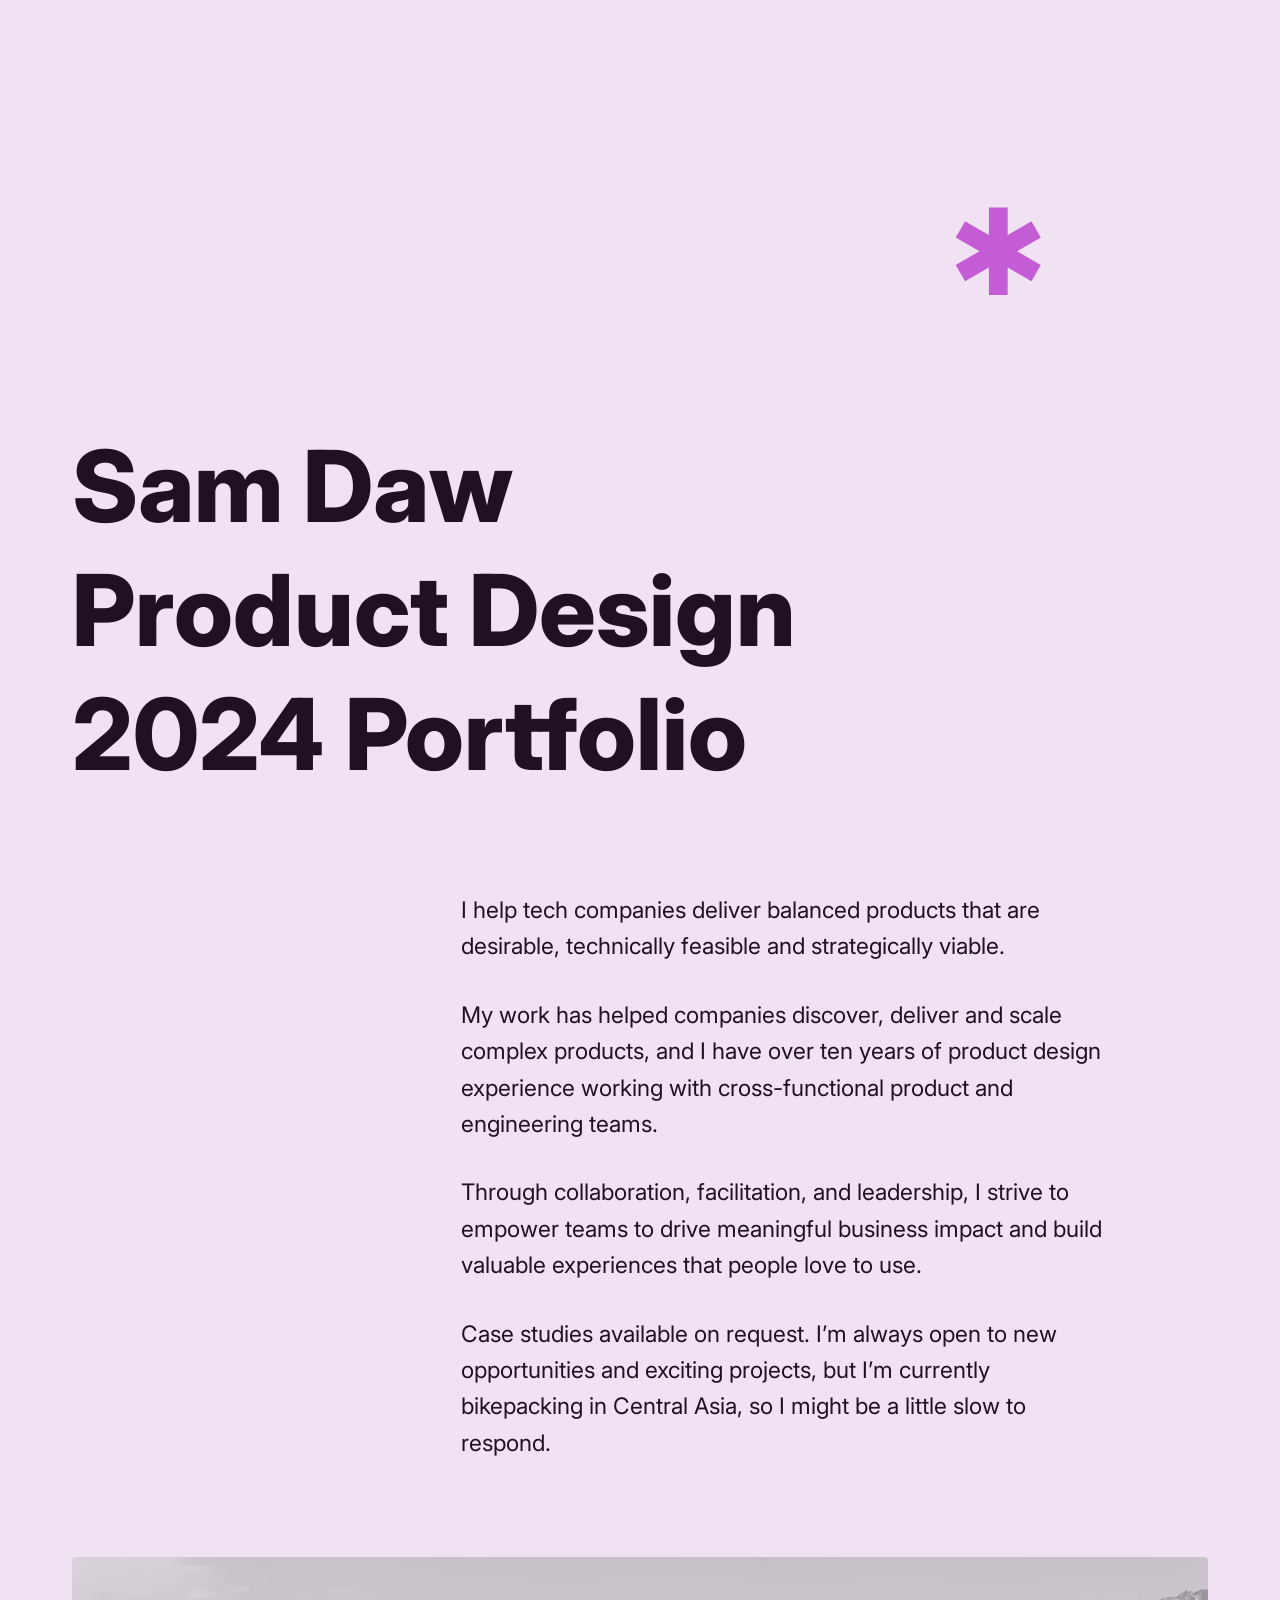
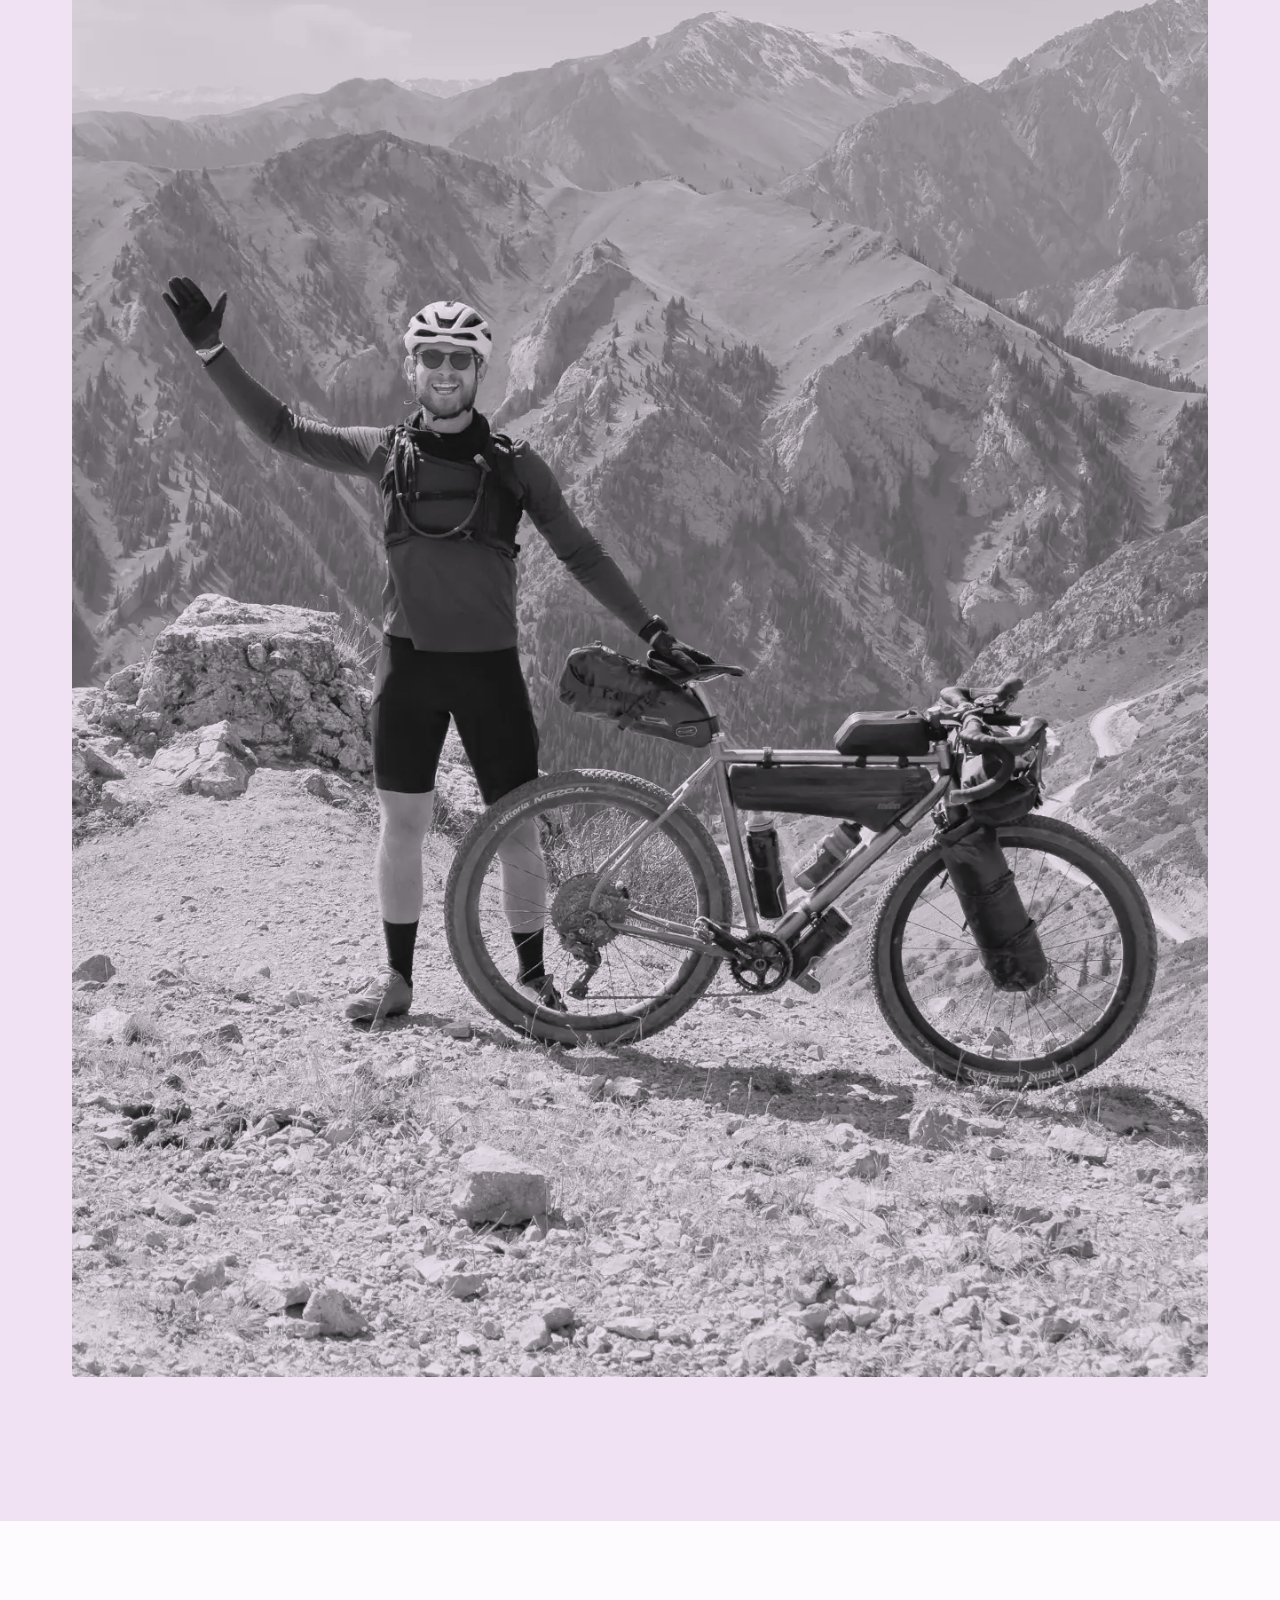
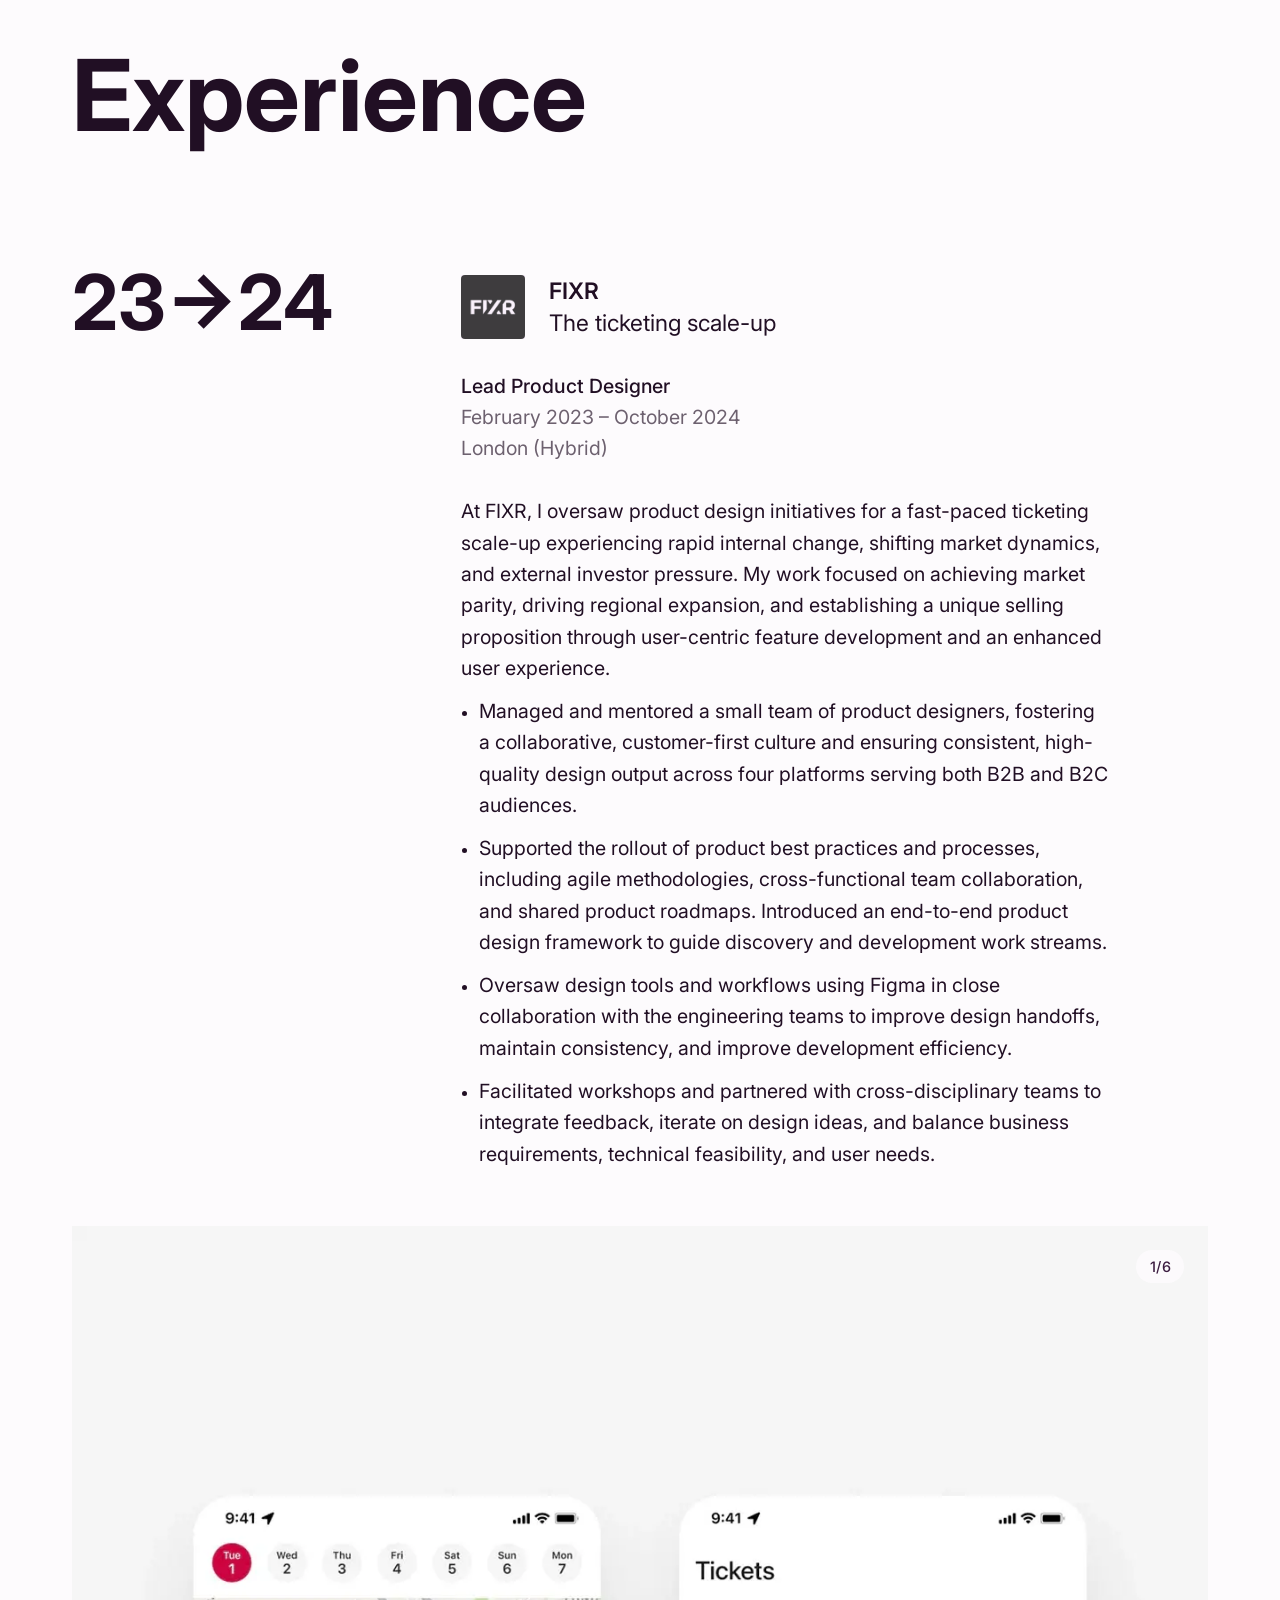
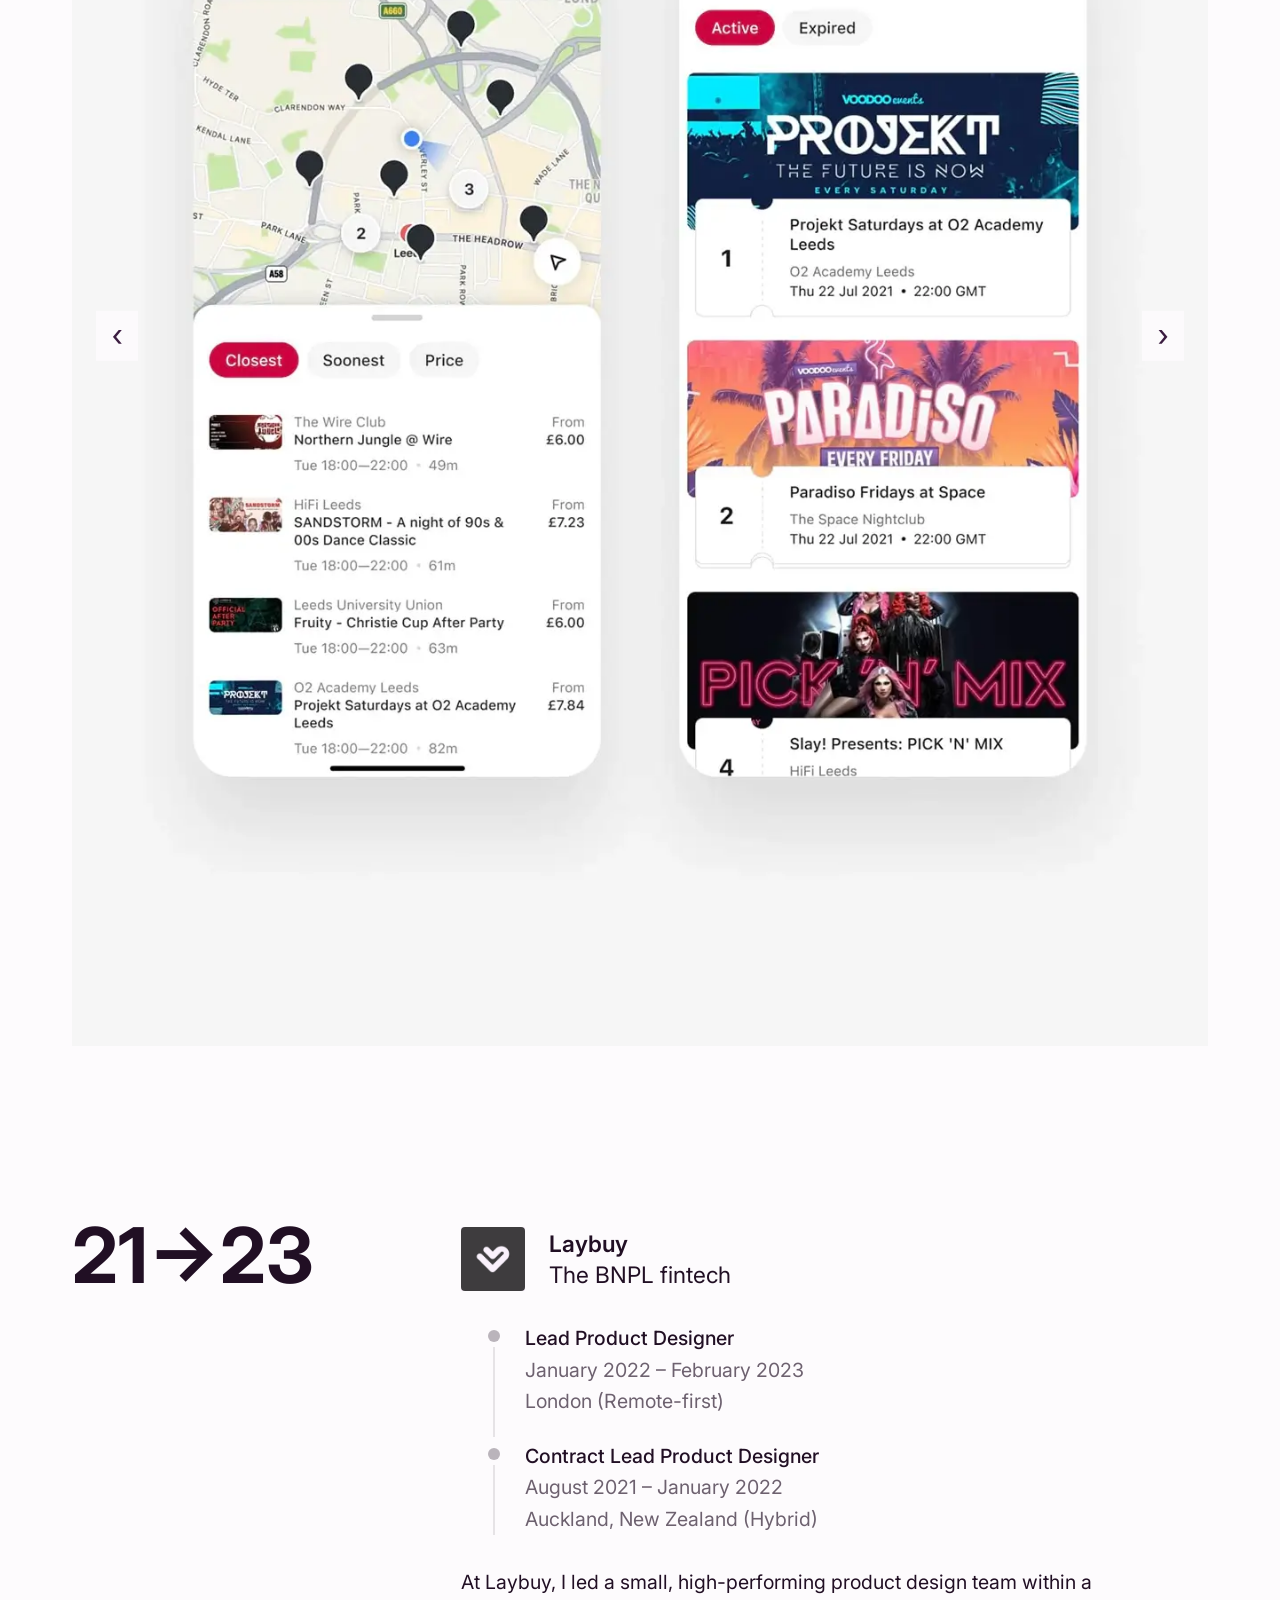
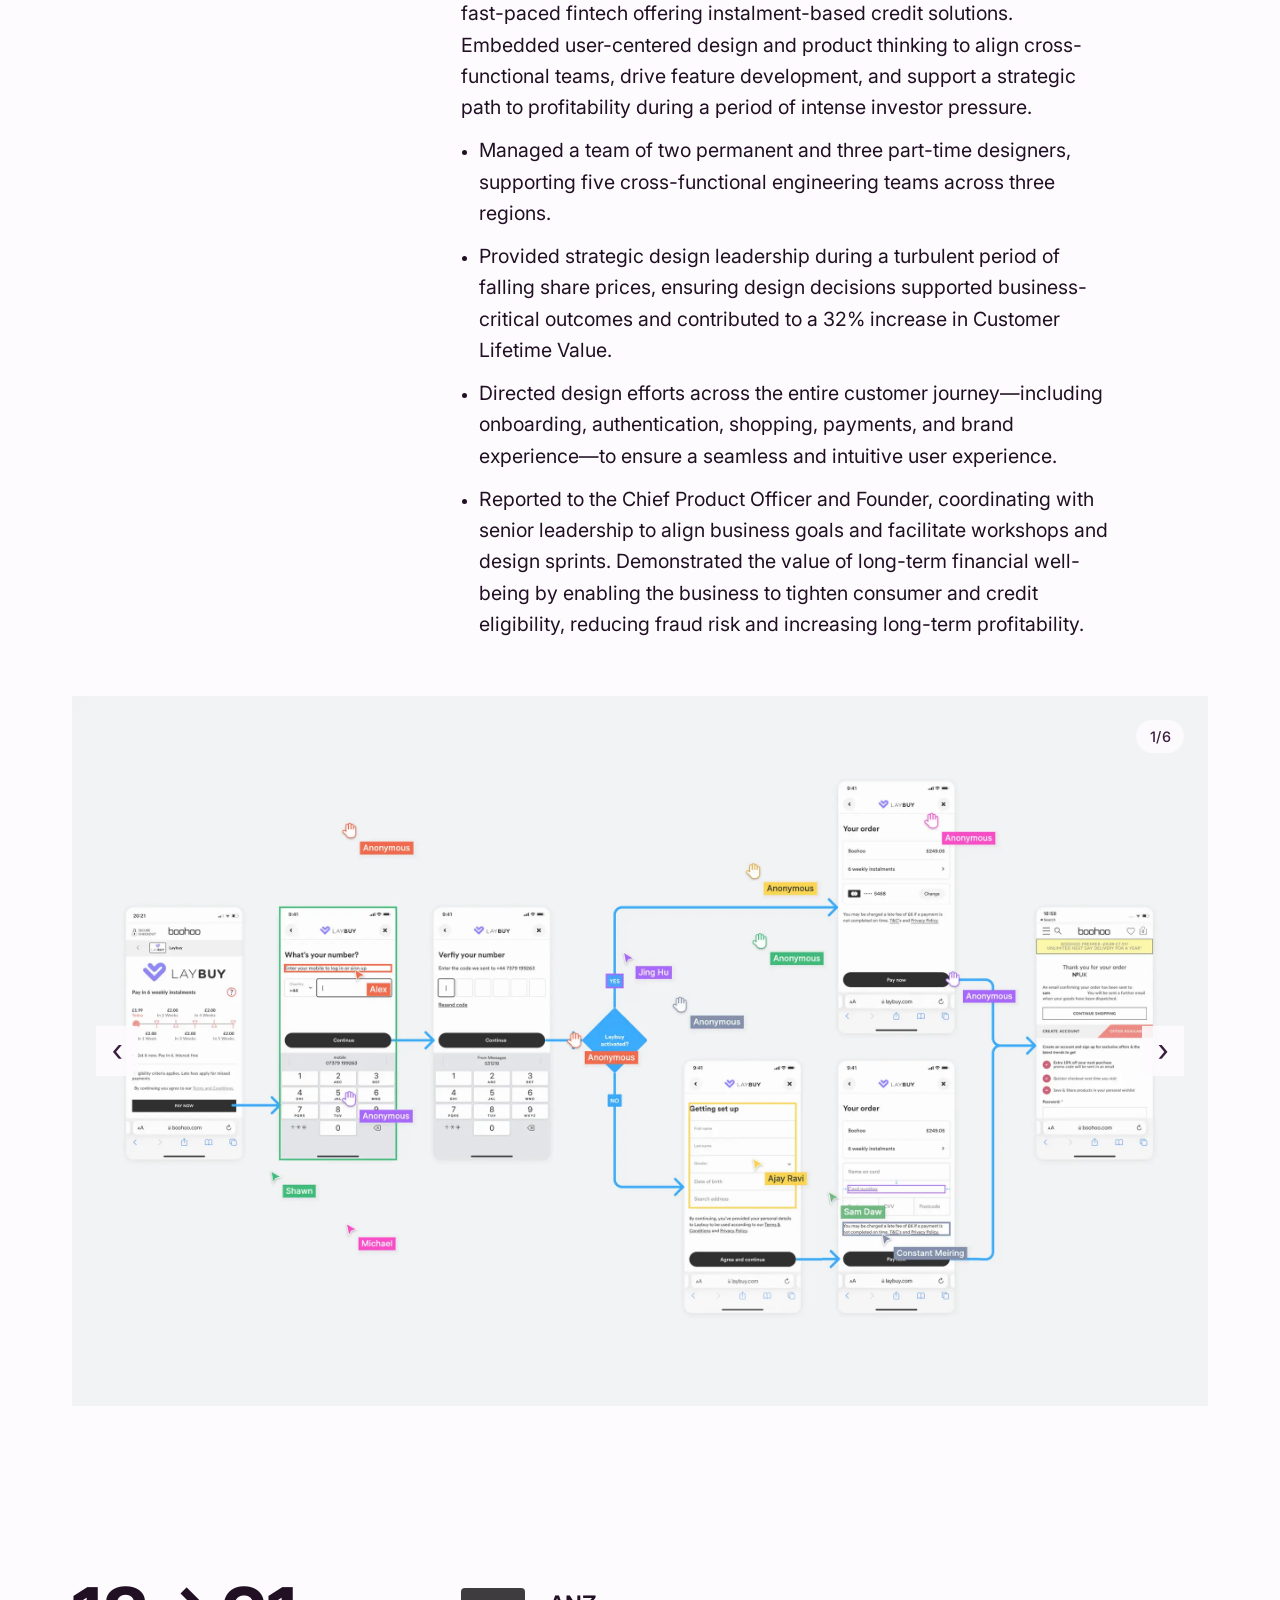
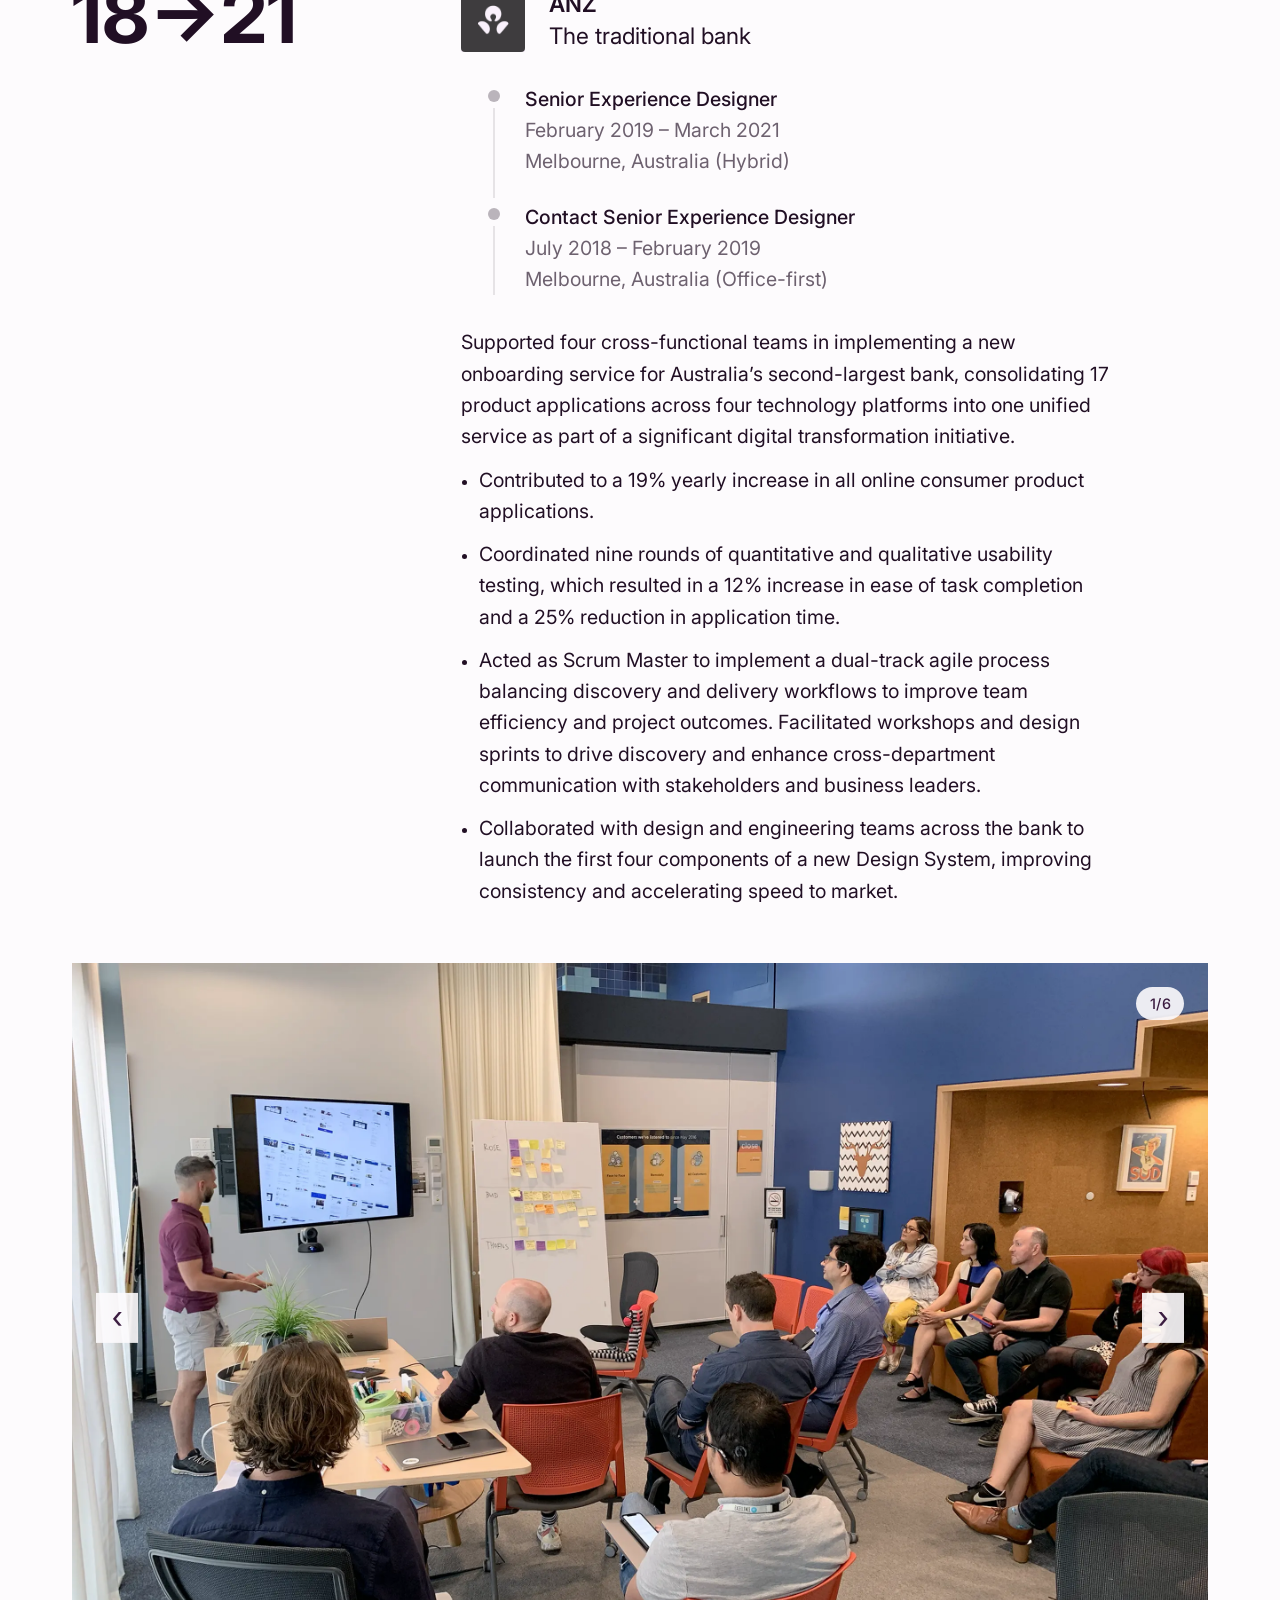
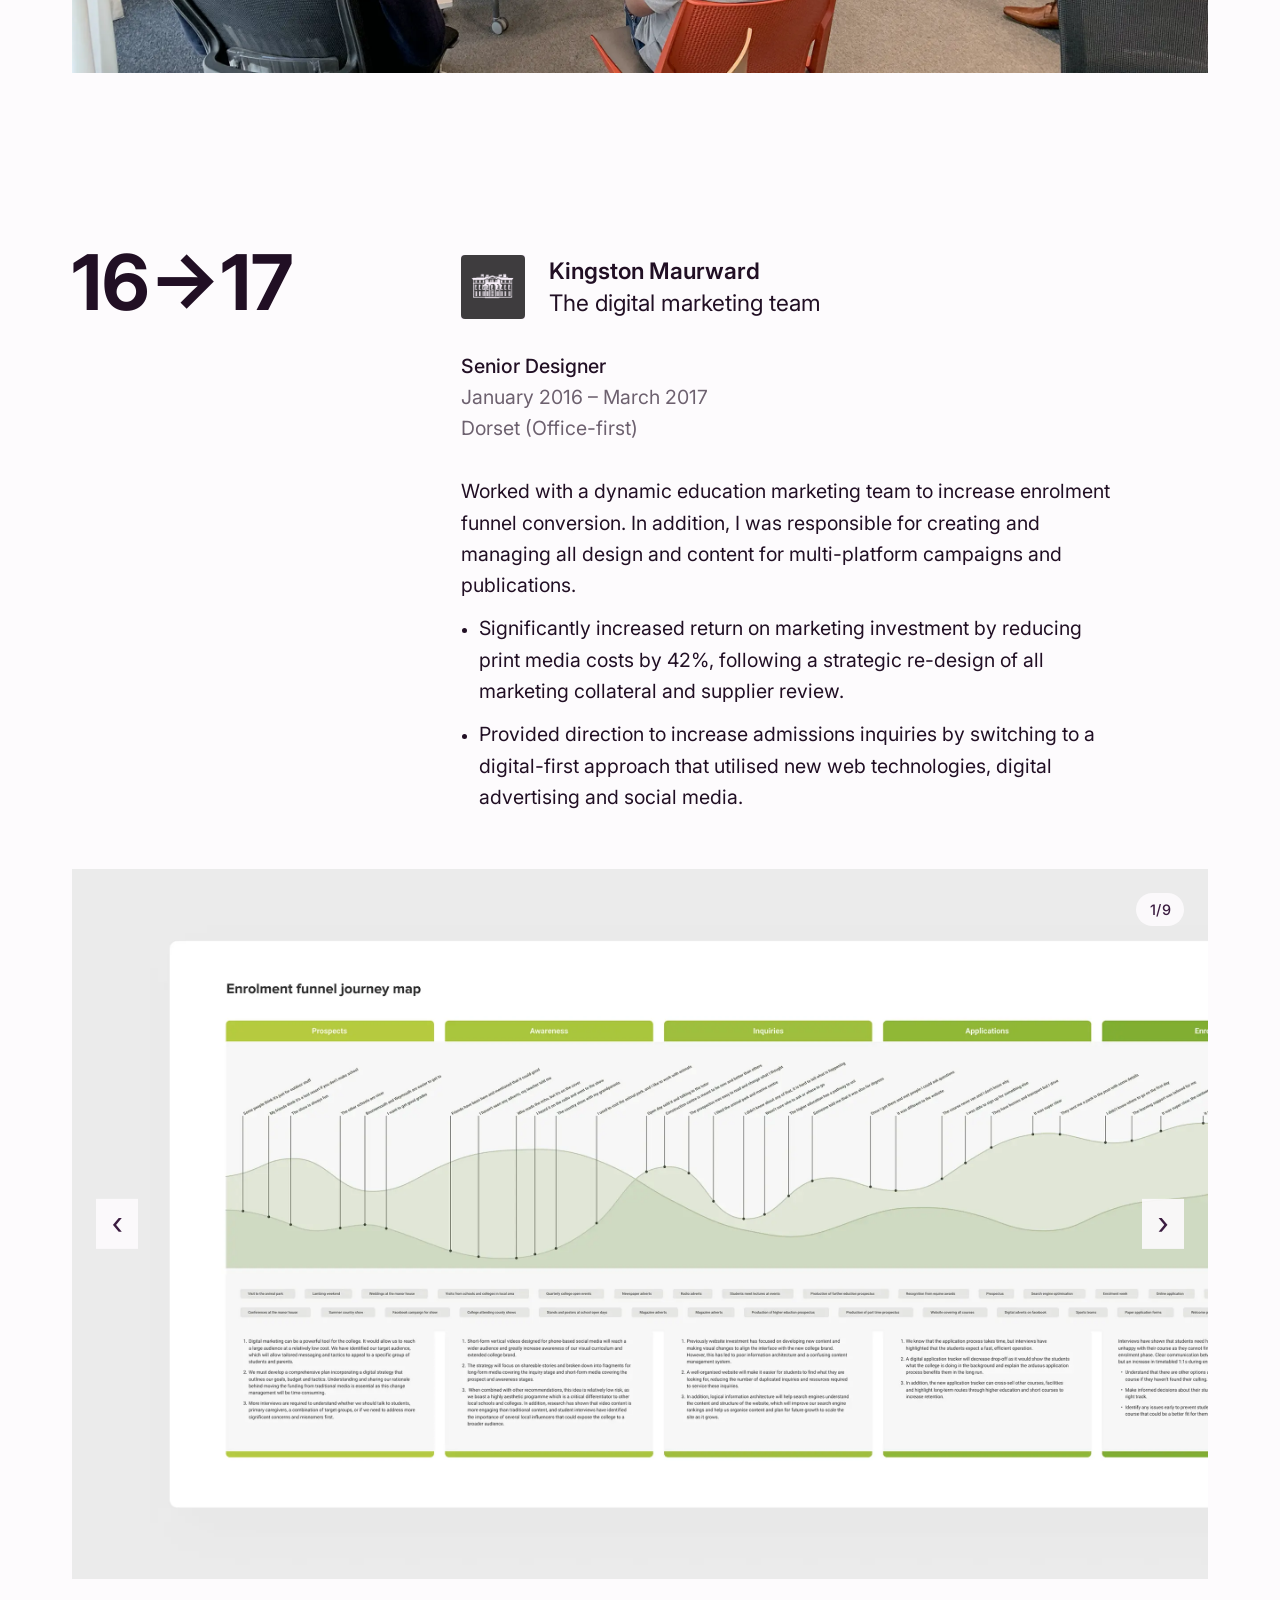
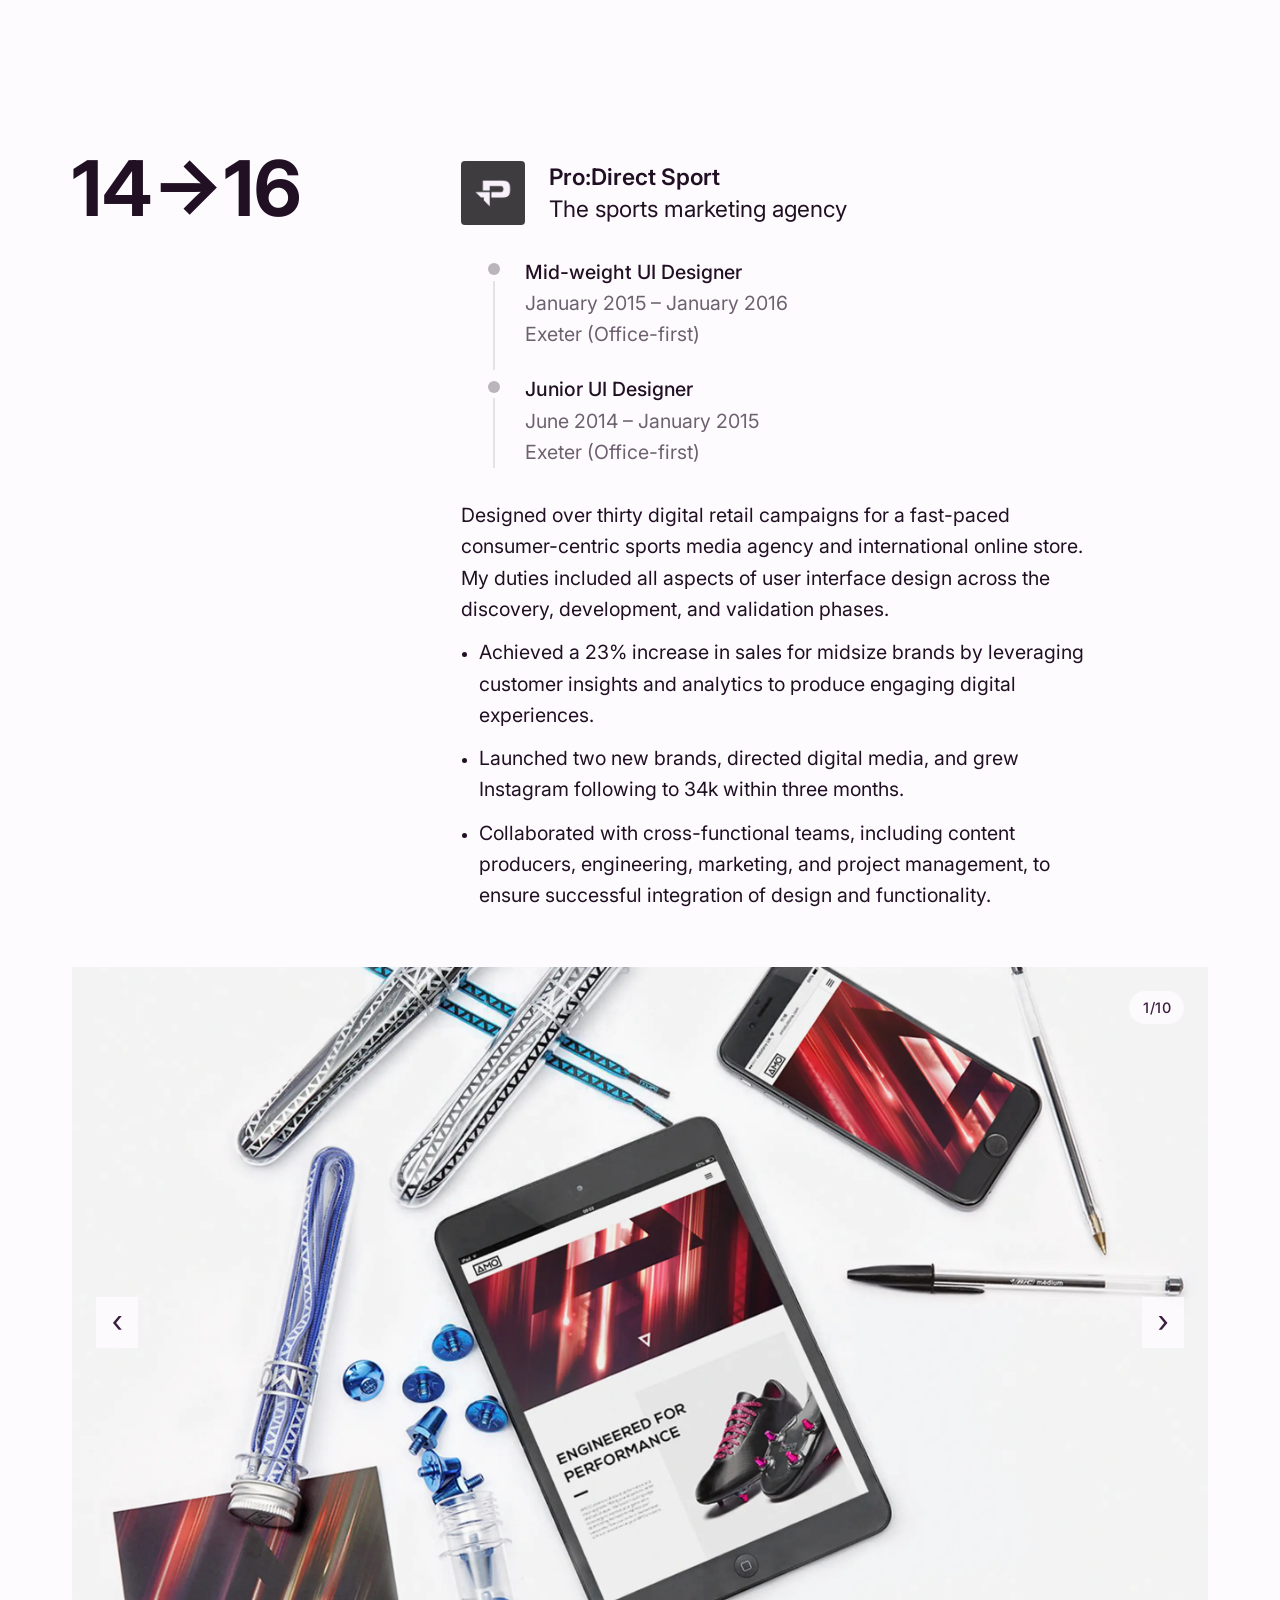
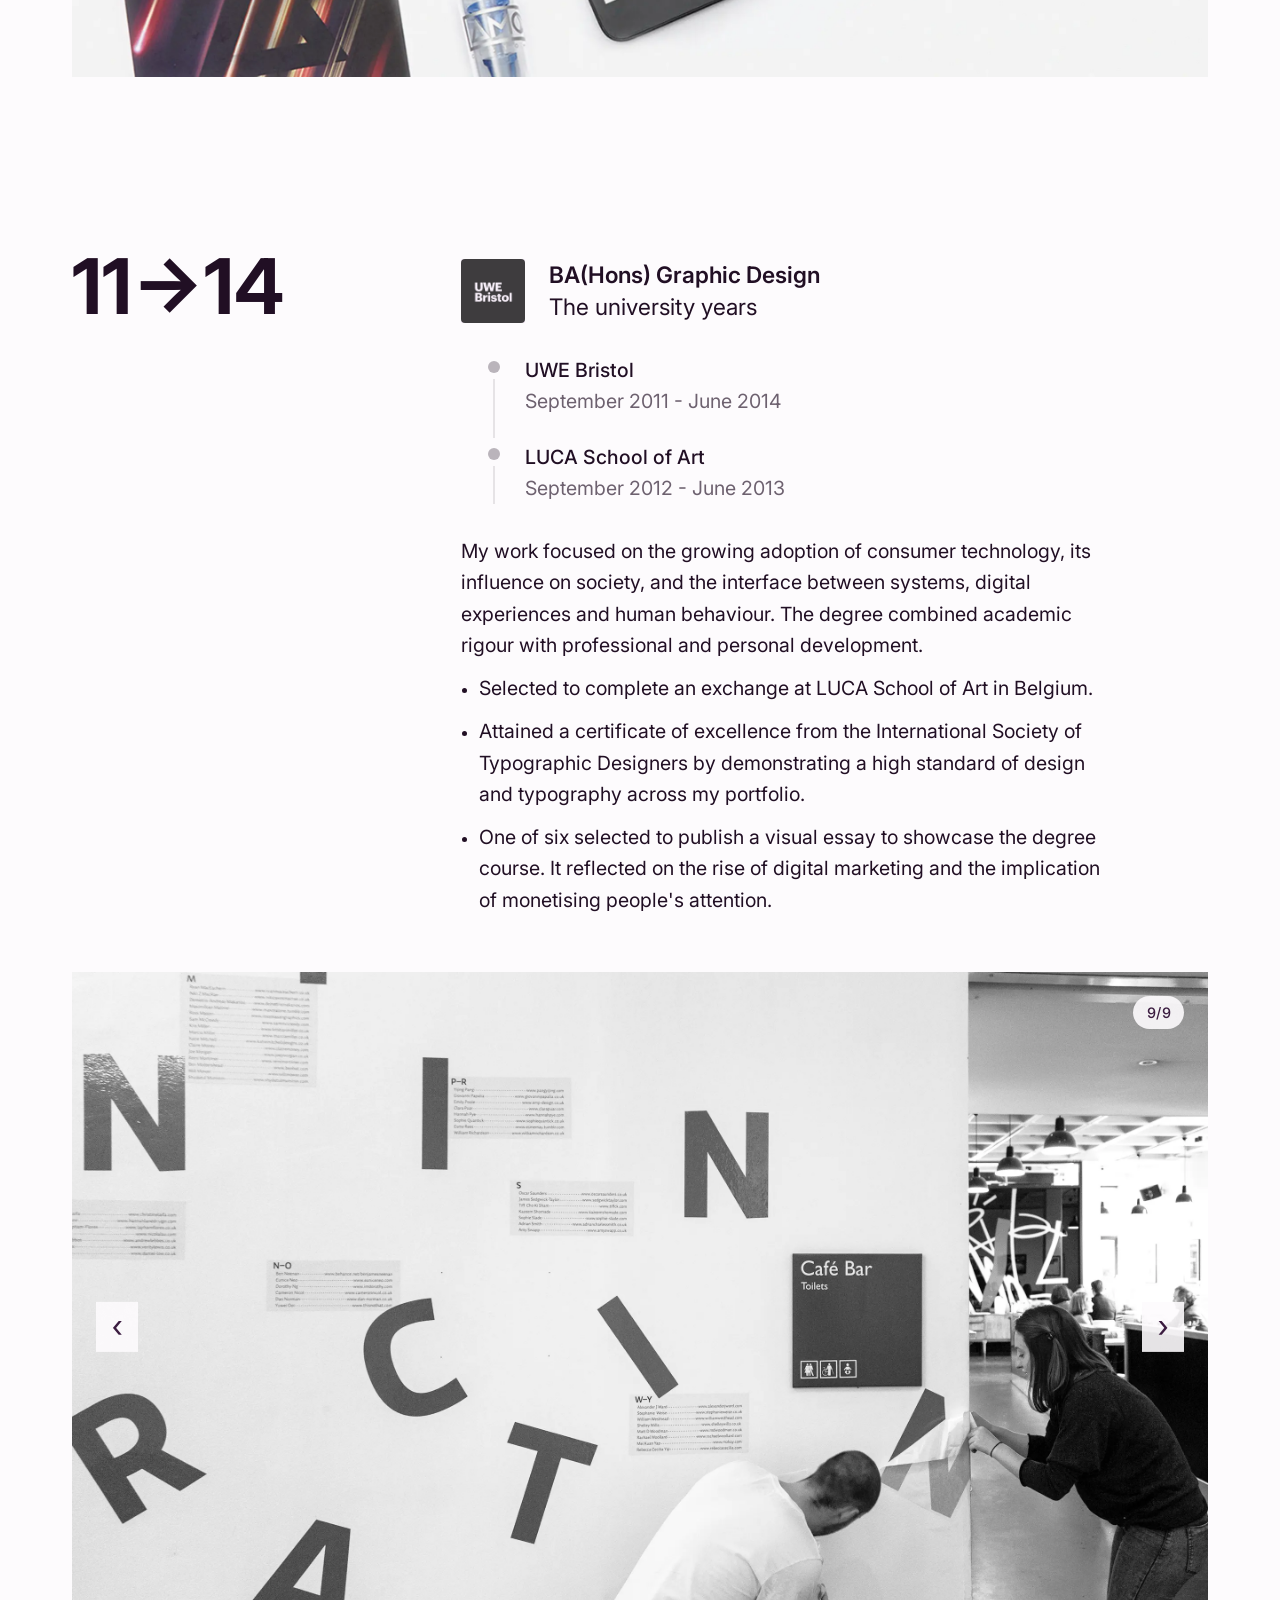
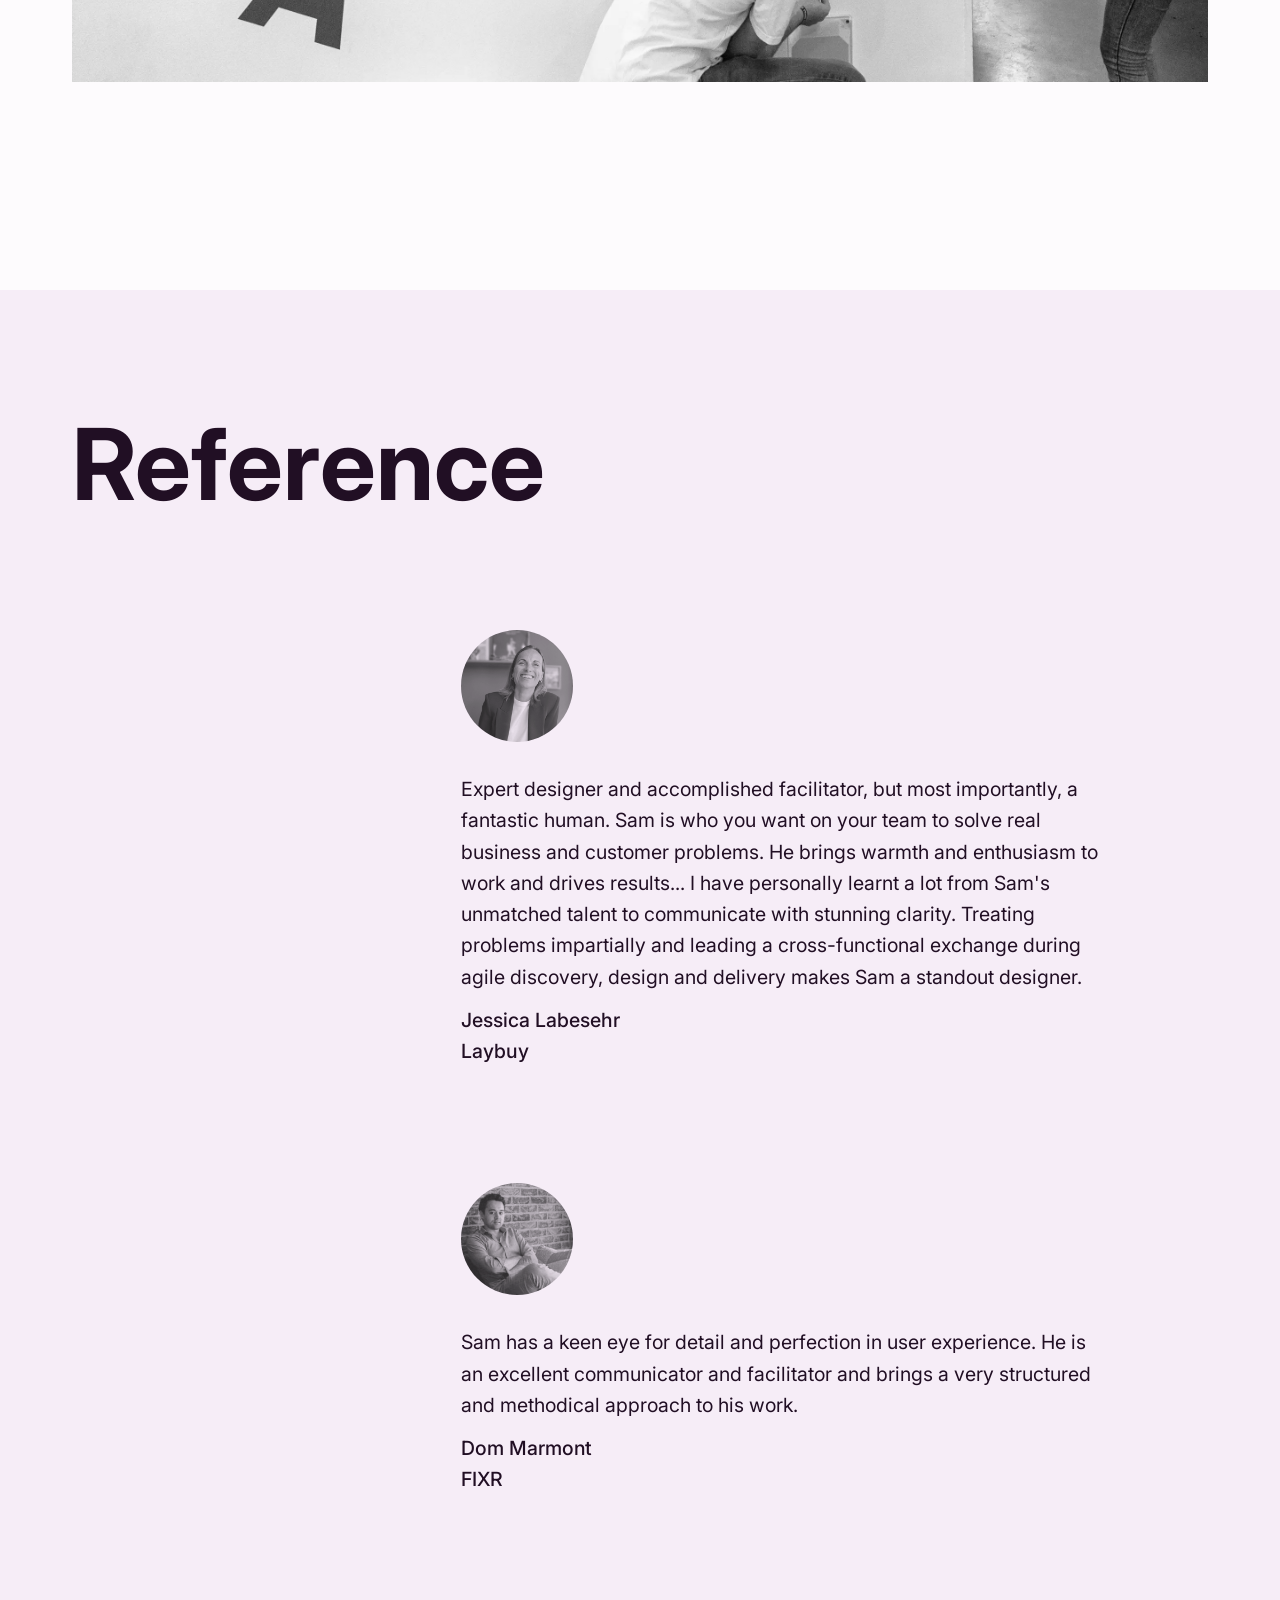
==== commit 879cf818: "Added FIXR experience" ====
--- a/index.html
+++ b/index.html
@@ -18,7 +18,7 @@
 </head>
 
 <body>
-   <!-- header section -->
+   <!-- Header section -->
    <header class="grid margin" id="top">
       <div class="start9 end12">
          <button class="blob">✱</button>
@@ -26,13 +26,13 @@
    </header>
 
    <main>
-      <!-- intro section -->
+      <!-- Intro section -->
       <section class="profile">
          <div class="margin grid">
             <h1 class="extrabold">Sam Daw<br>Product Design<br>2024 Portfolio</h1>
             <div class="start4 end11 p1 marginbottom">
-               <p>I help digital banking platforms deliver balanced products that are desirable, technically feasible and strategically viable.</p>
-               <p>My work has helped companies discover, deliver and scale complex products, and I have over eight years of product design experience working with cross-functional product and engineering teams.</p>
+               <p>I help tech companies deliver balanced products that are desirable, technically feasible and strategically viable.</p>
+               <p>My work has helped companies discover, deliver and scale complex products, and I have over ten years of product design experience working with cross-functional product and engineering teams.</p>
                <p>Through collaboration, facilitation, and leadership, I strive to empower teams to drive meaningful business impact and build valuable experiences that people love to use.</p>
                <p>Case studies available on <a href="mailto:sam45daw@gmail.com?subject=Hello" target="_blank" rel="noopener" title="Email">request</a>. I’m always open to new opportunities and exciting projects, but I’m currently bikepacking in Central Asia, so I might be a little slow to respond.</p>
             </div>
@@ -46,16 +46,17 @@
          </div>
       </section>
 
-      <!-- experience section -->
+      <!-- Experience section -->
       <section class="experience grid">
          <h1 class="margin">Experience</h1>
 
-         <!-- experience - fxr -->
+         <!-- FXR -->
          <article>
             <div class="grid margin">
                <h2 class="start0 end4">23→24</h2>
                <div class="start4 end11 marginbottom">
 
+                  <!-- FXR details -->
                   <div class="role">
                      <div class="company">
                         <picture class="filter">
@@ -64,7 +65,7 @@
                         </picture>
                         <div>
                            <h3 class="semibold p1">FIXR</h3>
-                           <p class="p1">The tech scale-up</p>
+                           <p class="p1">The ticketing scale-up</p>
                         </div>
                      </div>
                      <div class="details">
@@ -75,16 +76,72 @@
                         </div>
                      </div>
                   </div>
+
+                  <!-- FXR description -->
+                  <div class="description">
+                     <p>At FIXR, I oversaw product design initiatives for a fast-paced ticketing scale-up experiencing rapid internal change, shifting market dynamics, and external investor pressure. My work focused on achieving market parity, driving regional expansion, and establishing a unique selling proposition through user-centric feature development and an enhanced user experience.</p>
+                     <ul>
+                        <li>
+                           <p>Managed and mentored a small team of product designers, fostering a collaborative, customer-first culture and ensuring consistent, high-quality design output across four platforms serving both B2B and B2C audiences.</p>
+                        </li>
+                        <li>
+                           <p>Supported the rollout of product best practices and processes, including agile methodologies, cross-functional team collaboration, and shared product roadmaps. Introduced an end-to-end product design framework to guide discovery and development work streams.</p>
+                        </li>
+                        <li>
+                           <p>Oversaw design tools and workflows using Figma in close collaboration with the engineering teams to improve design handoffs, maintain consistency, and improve development efficiency.</p>
+                        </li>
+                        <li>
+                           <p>Facilitated workshops and partnered with cross-disciplinary teams to integrate feedback, iterate on design ideas, and balance business requirements, technical feasibility, and user needs.</p>
+                        </li>
+                     </ul>
+                  </div>
+               </div>
+            </div>
+
+            <!-- FXR slider -->
+            <div class="slider nomargin">
+               <div class="slider_slides" data-slider>
+                  <picture>
+                     <source type="image/webp" media="(max-width: 640px)" srcset="img/fxr/01M.webp">
+                     <source type="image/webp" media="(min-width: 641px)" srcset="img/fxr/01.webp">
+                     <img src="img/fxr/01.jpg" alt="App screens showing new features for Ticket Buyers">
+                  </picture>
+                  <picture>
+                     <source type="image/webp" media="(max-width: 640px)" srcset="img/fxr/02M.webp">
+                     <source type="image/webp" media="(min-width: 641px)" srcset="img/fxr/02.webp">
+                     <img src="img/fxr/02.jpg" alt="Web UI showing new time-entry feature for Ticket Buyers">
+                  </picture>
+                  <picture>
+                     <source type="image/webp" media="(max-width: 640px)" srcset="img/fxr/03M.webp">
+                     <source type="image/webp" media="(min-width: 641px)" srcset="img/fxr/03.webp">
+                     <img src="img/fxr/03.jpg" alt="Idea exploration for Event Organiser dashboard theming">
+                  </picture>
+                  <picture>
+                     <source type="image/webp" media="(max-width: 640px)" srcset="img/fxr/04M.webp">
+                     <source type="image/webp" media="(min-width: 641px)" srcset="img/fxr/04.webp">
+                     <img src="img/fxr/04.jpg" alt="App screens showing final idea for Ticket Buyer feature">
+                  </picture>
+                  <picture>
+                     <source type="image/webp" media="(max-width: 640px)" srcset="img/fxr/05M.webp">
+                     <source type="image/webp" media="(min-width: 641px)" srcset="img/fxr/05.webp">
+                     <img src="img/fxr/05.jpg" alt="Event Organiser dashboard">
+                  </picture>
+                  <picture>
+                     <source type="image/webp" media="(max-width: 640px)" srcset="img/fxr/06M.webp">
+                     <source type="image/webp" media="(min-width: 641px)" srcset="img/fxr/06.webp">
+                     <img src="img/fxr/06.jpg" alt="Selection of screens from Whitelabel apps and websites">
+                  </picture>
                </div>
             </div>
          </article>
 
-         <!-- experience - lby -->
+         <!-- LBY -->
          <article>
             <div class="grid margin">
                <h2 class="start0 end4">21→23</h2>
                <div class="start4 end11 marginbottom">
 
+                  <!-- LBY details -->
                   <div class="role">
                      <div class="company">
                         <picture class="filter">
@@ -100,37 +157,38 @@
                         <div>
                            <p class="medium">Lead Product Designer</h3>
                            <p>January 2022 – February 2023</p>
-                           <p>London (Remote first)</p>
-                        </div>
-                        <div>
-                           <p class="medium">Lead Product Designer (Contract)</h3>
+                           <p>London (Remote-first)</p>
+                        </div>
+                        <div>
+                           <p class="medium">Contract Lead Product Designer </h3>
                            <p>August 2021 – January 2022</p>
                            <p>Auckland, New Zealand (Hybrid)</p>
                         </div>
                      </div>
                   </div>
 
+                  <!-- LBY description -->
                   <div class="description">
-                     <p>Led product design within a fast-paced fintech offering consumers instalment-based credit. Embedded design and product thinking to empower highly collaborative teams to build intuitive features that brought valuable customers to the heart of the business.</p>
+                     <p>At Laybuy, I led a small, high-performing product design team within a fast-paced fintech offering instalment-based credit solutions. Embedded user-centered design and product thinking to align cross-functional teams, drive feature development, and support a strategic path to profitability during a period of intense investor pressure.</p>
                      <ul>
                         <li>
-                           <p>Formed and led a small product design team that covered all phases of the design process and supported five cross-functional engineering teams.</p>
-                        </li>
-                        <li>
-                           <p>Directed design across the end-to-end customer journey, including onboarding, authentication, shopping, payments and brand experience.</p>
-                        </li>
-                        <li>
-                           <p>Reported to the Chief Product Officer and Founder. Coordinated with senior leadership to align business goals and facilitated workshops rallying teams around a shared vision.</p>
-                        </li>
-                        <li>
-                           <p>Demonstrated the value of financial welling, allowing the business to tighten up consumer and credit eligibility, reducing fraud risk and increasing long-term profitability.</p>
+                           <p>Managed a team of two permanent and three part-time designers, supporting five cross-functional engineering teams across three regions.</p>
+                        </li>
+                        <li>
+                           <p>Provided strategic design leadership during a turbulent period of falling share prices, ensuring design decisions supported business-critical outcomes and contributed to a 32% increase in Customer Lifetime Value.</p>
+                        </li>
+                        <li>
+                           <p>Directed design efforts across the entire customer journey—including onboarding, authentication, shopping, payments, and brand experience—to ensure a seamless and intuitive user experience.</p>
+                        </li>
+                        <li>
+                           <p>Reported to the Chief Product Officer and Founder, coordinating with senior leadership to align business goals and facilitate workshops and design sprints. Demonstrated the value of long-term financial well-being by enabling the business to tighten consumer and credit eligibility, reducing fraud risk and increasing long-term profitability.</p>
                         </li>
                      </ul>
                   </div>
                </div>
             </div>
 
-            <!-- slider - lby -->
+            <!-- LBY slider -->
             <div class="slider nomargin">
                <div class="slider_slides" data-slider>
                   <picture>
@@ -167,12 +225,13 @@
             </div>
          </article>
 
-         <!-- experience - anz -->
+         <!-- ANZ -->
          <article>
             <div class="grid margin">
                <h2 class="start0 end4">18→21</h2>
                <div class="start4 end11 marginbottom">
 
+                  <!-- ANZ details -->
                   <div class="role">
                      <div class="company">
                         <picture class="filter">
@@ -191,37 +250,35 @@
                            <p>Melbourne, Australia (Hybrid)</p>
                         </div>
                         <div>
-                           <p class="medium">Senior Experience Designer (Contract)</h3>
+                           <p class="medium">Contact Senior Experience Designer</h3>
                            <p>July 2018 – February 2019</p>
                            <p>Melbourne, Australia (Office-first)</p>
                         </div>
                      </div>
                   </div>
 
+                  <!-- ANZ description -->
                   <div class="description">
-                     <p>Supported four cross-functional teams and directed the design process from discovery to delivery to implement a new onboarding service for Australia's second-largest bank. The strategic initiative consolidated 17 product applications, duplicated across four technology platforms, into one unified service that generated forms.</p>
+                     <p>Supported four cross-functional teams in implementing a new onboarding service for Australia’s second-largest bank, consolidating 17 product applications across four technology platforms into one unified service as part of a significant digital transformation initiative.</p>
                      <ul>
                         <li>
-                           <p>Achieved a 19% increase in applications across all everyday consumer products.</p>
-                        </li>
-                        <li>
-                           <p>Engaged stakeholders and business leaders through collaborative workshops and design sprints to support discovery, cross-department communication and effective change management.</p>
-                        </li>
-                        <li>
-                           <p>Coordinated nine rounds of quantitive and qualitative usability testing to uncover insights that increased the ease of task completion (SEQ) by 12% and decreased the time to apply by 25%.</p>
-                        </li>
-                        <li>
-                           <p>Worked as acting scrum master and implemented a dual-track agile process that balanced discovery and delivery artefacts to help the team achieve its goals.</p>
-                        </li>
-                        <li>
-                           <p>Collaborated with design and engineering teams across the bank to commit four components to a new design system and component library.</p>
+                           <p>Contributed to a 19% yearly increase in all online consumer product applications.</p>
+                        </li>
+                        <li>
+                           <p>Coordinated nine rounds of quantitative and qualitative usability testing, which resulted in a 12% increase in ease of task completion and a 25% reduction in application time.</p>
+                        </li>
+                        <li>
+                           <p>Acted as Scrum Master to implement a dual-track agile process balancing discovery and delivery workflows to improve team efficiency and project outcomes. Facilitated workshops and design sprints to drive discovery and enhance cross-department communication with stakeholders and business leaders.</p>
+                        </li>
+                        <li>
+                           <p>Collaborated with design and engineering teams across the bank to launch the first four components of a new Design System, improving consistency and accelerating speed to market.</p>
                         </li>
                      </ul>
                   </div>
                </div>
             </div>
 
-            <!-- slider - anz -->
+            <!-- ANZ slider -->
             <div class="slider nomargin">
                <div class="slider_slides" data-slider>
                   <picture>
@@ -258,12 +315,13 @@
             </div>  
          </article>
 
-         <!-- experience - kmc -->
+         <!-- KMC -->
          <article>
             <div class="grid margin">
                <h2 class="start0 end4">16→17</h2>
                <div class="start4 end11 marginbottom">
 
+                  <!-- KMC details -->
                   <div class="role">
                      <div class="company">
                         <picture class="filter">
@@ -284,6 +342,7 @@
                      </div>
                   </div>
 
+                  <!-- KMC description -->
                   <div class="description">
                      <p>Worked with a dynamic education marketing team to increase enrolment funnel conversion. In addition, I was responsible for creating and managing all design and content for multi-platform campaigns and publications.</p>
                      <ul>
@@ -298,7 +357,7 @@
                </div>
             </div>
 
-            <!-- slider - kmc -->
+            <!-- KMC slider -->
             <div class="slider nomargin">
                <div class="slider_slides" data-slider>
                   <picture>
@@ -350,12 +409,13 @@
             </div>  
          </article> 
 
-         <!-- experience - pro -->
+         <!-- PRO -->
          <article>
             <div class="grid margin">
                <h2 class="start0 end4">14→16</h2>
                <div class="start4 end11 marginbottom">
 
+                  <!-- PRO details -->
                   <div class="role">
                      <div class="company">
                         <picture class="filter">
@@ -370,35 +430,36 @@
                      <div class="details timeline">
                         <div>
                            <p class="medium">Mid-weight UI Designer</h3>
-                           <p>December 2014 – January 2016</p>
+                           <p>January 2015 – January 2016</p>
                            <p>Exeter (Office-first)</p>
                         </div>
                         <div>
                            <p class="medium">Junior UI Designer</h3>
-                           <p>June 2014 – December 2014</p>
+                           <p>June 2014 – January 2015</p>
                            <p>Exeter (Office-first)</p>
                         </div>
                      </div>
                   </div>
 
+                  <!-- PRO description -->
                   <div class="description">
-                     <p>Designed over thirty digital retail campaigns for a fast-paced consumer-centric sports media agency and international online store. Duties included all aspects of user interface design across discovery, development and validation phases.</p>
+                     <p>Designed over thirty digital retail campaigns for a fast-paced consumer-centric sports media agency and international online store. My duties included all aspects of user interface design across the discovery, development, and validation phases.</p>
                      <ul>
                         <li>
-                           <p>Delivered a 23% increase in sales conversion for midsize brands by utilising customer insights and analytics to produce engaging digital experiences.</p>
-                        </li>
-                        <li>
-                           <p>Launched two new brands, directed digital media and grew Instagram following to 34k within three months of launch.</p>
-                        </li>
-                        <li>
-                           <p>Worked alongside a large creative team and gained experience collaborating with engineers, product managers, designers, copywriters and content producers.</p>
+                           <p>Achieved a 23% increase in sales for midsize brands by leveraging customer insights and analytics to produce engaging digital experiences.</p>
+                        </li>
+                        <li>
+                           <p>Launched two new brands, directed digital media, and grew Instagram following to 34k within three months.</p>
+                        </li>
+                        <li>
+                           <p>Collaborated with cross-functional teams, including content producers, engineering, marketing, and project management, to ensure successful integration of design and functionality.</p>
                         </li>
                      </ul>
                   </div>
                </div>
             </div>
 
-            <!-- slider - pro -->
+            <!-- PRO slider -->
             <div class="slider nomargin">
                <div class="slider_slides" data-slider>
                   <picture>
@@ -455,12 +516,13 @@
             </div>
          </article>
 
-         <!-- experience - uwe -->
+         <!-- UWE -->
          <article>
             <div class="grid margin">
                <h2 class="start0 end4">11→14</h2>
                <div class="start4 end11 marginbottom">
 
+                  <!-- UWE details -->
                   <div class="role">
                      <div class="company">
                         <picture class="filter">
@@ -484,6 +546,7 @@
                      </div>
                   </div>
 
+                  <!-- UWE description -->
                   <div class="description">
                      <p>My work focused on the growing adoption of consumer technology, its influence on society, and the interface between systems, digital experiences and human behaviour. The degree combined academic rigour with professional and personal development.</p>
                      <ul>
@@ -501,7 +564,7 @@
                </div>
             </div>
 
-            <!-- slider - uwe -->
+            <!-- UWE slider -->
             <div class="slider nomargin">
                <div class="slider_slides" data-slider>
                   <picture>
@@ -554,12 +617,12 @@
          </article>
       </section>
 
-      <!-- reccomendations section -->
+      <!-- Reccomendations section -->
       <section class="reference">
          <div class="margin grid">
             <h1>Reference</h1>
 
-            <!-- quote - jessica -->
+            <!-- Jess -->
             <div class="start4 end11 marginbottom quote">
                <picture class="filter"><img src="img/qte/jess.jpg" alt="Photo of Jessica"></picture>
                <div>
@@ -568,7 +631,7 @@
                </div>
             </div>
 
-            <!-- quote - dom -->
+            <!-- Dom -->
             <div class="start4 end11 marginbottom quote">
                <picture class="filter"><img src="img/qte/dom.jpg" alt="Photo of Dom"></picture>
                <div>
@@ -577,7 +640,7 @@
                </div>
             </div>
 
-            <!-- quote - matthew -->
+            <!-- Matthew -->
             <div class="start4 end11 marginbottom quote">
                <picture class="filter"><img src="img/qte/matt.jpg" alt="Photo of Matthew"></picture>
                <div>
@@ -586,7 +649,7 @@
                </div>
             </div>
             
-            <!-- quote - soumya -->
+            <!-- Soumya -->
             <div class="start4 end11 marginbottom quote">
                <picture class="filter"><img src="img/qte/soumya.jpg" alt="Photo of Soumya"></picture>
                <div>
@@ -595,7 +658,7 @@
                </div>
             </div>
 
-            <!-- quote - maureen -->
+            <!-- Maureen -->
             <div class="start4 end11 marginbottom quote">
                <picture class="filter"><img src="img/qte/maureen.jpg" alt="Photo of Maureen"></picture>
                <div>
@@ -608,7 +671,7 @@
 
    </main>
 
-   <!-- footer section -->
+   <!-- Footer section -->
    <footer>
       <div class="grid margin">
          <p class="start0 end12 h2">
--- a/css/application.css
+++ b/css/application.css
@@ -1 +1 @@
-*:where(:not(html,iframe,canvas,img,svg,video,audio):not(svg *,symbol *)){all:unset;display:revert}*,*::before,*::after{box-sizing:border-box}a,button{cursor:revert}img{max-inline-size:100%;max-block-size:100%}table{border-collapse:collapse}input,textarea{-webkit-user-select:auto}textarea{white-space:revert}meter{-webkit-appearance:revert;-moz-appearance:revert;appearance:revert}pre{all:revert}::-moz-placeholder{color:unset}::placeholder{color:unset}:where([hidden]){display:none}:where([contenteditable]:not([contenteditable=false])){-moz-user-modify:read-write;-webkit-user-modify:read-write;overflow-wrap:break-word;-webkit-line-break:after-white-space;-webkit-user-select:auto}:where([draggable=true]){-webkit-user-drag:element}:where(dialog:modal){all:revert}:root{--saturation: 40%;--color-front1: hsl(var(--hue), var(--saturation), 10%);--color-front2: hsl(var(--hue), var(--saturation), 18%);--color-back1: hsl(var(--hue), var(--saturation), 99%);--color-back2: hsl(var(--hue), var(--saturation), 95%);--color-back3: hsl(var(--hue), var(--saturation), 92%);--color-bright: hsl(var(--hue), 60%, 60%)}html[data-theme=dark]{--saturation: 35%;--color-front1: hsl(var(--hue), var(--saturation), 97%);--color-front2: hsl(var(--hue), var(--saturation), 89%);--color-back1: hsl(var(--hue), var(--saturation), 7%);--color-back2: hsl(var(--hue), var(--saturation), 9%);--color-back3: hsl(var(--hue), var(--saturation), 11%);--color-bright: hsl(var(--hue), 62%, 42%)}body{font-size:16px;font-family:"Inter",sans-serif;color:var(--color-front1)}* ::-moz-selection{background-color:var(--color-bright)}* ::selection{background-color:var(--color-bright)}p{font-size:calc(.8rem + .75vmin);line-height:160%;font-weight:400;margin-bottom:.75rem}.p1,.p1 p{font-size:calc(1rem + .75vmin);line-height:160%;font-weight:400}h1,.h1{font-size:calc(1.2rem + 6.25vw);line-height:125%;font-weight:700;margin-bottom:3rem}@media(min-width: 40rem){h1,.h1{margin-bottom:3rem}}@media(min-width: 60rem){h1,.h1{margin-bottom:4rem}}@media(min-width: 90rem){h1,.h1{margin-bottom:5rem}}h2,.h2{font-size:calc(1rem + 4.75vw);line-height:130%;font-weight:700;margin-bottom:2rem}@media(min-width: 40rem){h2,.h2{margin-bottom:2rem}}@media(min-width: 60rem){h2,.h2{margin-bottom:3rem}}@media(min-width: 90rem){h2,.h2{margin-bottom:4rem}}.uppercase,.uppercase p{text-transform:uppercase}.extrabold,.extrabold p{font-weight:800}.bold,.bold p{font-weight:700}.semibold,.semibold p{font-weight:600}.medium,.medium p{font-weight:500}ul{margin-left:18px}.alignright{text-align:right}a{text-decoration:underline;color:var(--color-front1)}a:active{background-color:var(--color-bright)}@media(min-width: 40rem){a{text-decoration:none;position:relative}a::before{transform-origin:100% 50%;transform:scale3d(0, 1, 1);transition:transform .4s ease;position:absolute;width:100%;height:.4rem;background-color:var(--color-front1);top:100%;left:0;pointer-events:none;content:""}a:hover:before{transform-origin:0% 50%;transform:scale3d(1, 1, 1)}}a:focus,button:focus,input:focus,textarea:focus{outline:4px solid var(--color-bright);outline-offset:2px;border-radius:0}:focus-visible{outline:4px solid var(--color-bright);outline-offset:2px}section,header,footer{padding-top:5rem;padding-bottom:3rem}@media(min-width: 40rem){section,header,footer{padding-top:6rem;padding-bottom:4rem}}@media(min-width: 60rem){section,header,footer{padding-top:7rem;padding-bottom:5rem}}@media(min-width: 90rem){section,header,footer{padding-top:8rem;padding-bottom:6rem}}.nomargin{margin-left:0;margin-right:0}.margin{margin-left:1.25rem;margin-right:1.25rem}@media(min-width: 40rem){.nomargin,.margin{margin-left:3rem;margin-right:3rem}}@media(min-width: 60rem){.nomargin,.margin{margin-left:4.5rem;margin-right:4.5rem}}@media(min-width: 90rem){.nomargin,.margin{margin-left:5rem;margin-right:5rem}}@media(min-width: 90rem){html{max-width:105rem;margin:auto}}.grid{display:grid;row-gap:1rem;-moz-column-gap:1rem;column-gap:1rem;grid-template-columns:repeat(2, 1fr)}.grid>*{grid-column-start:1;grid-column-end:3}.grid .mobstart0{grid-column-start:1}.grid .mobstart1{grid-column-start:2}.grid .mobend1{grid-column-end:2}.grid .mobend2{grid-column-end:3}@media(min-width: 40rem){.grid{grid-template-columns:repeat(12, 1fr);-moz-column-gap:2rem;column-gap:2rem;row-gap:2rem}.grid>*{grid-column-start:1;grid-column-end:13}.grid .start0{grid-column-start:1}.grid .start1{grid-column-start:2}.grid .start2{grid-column-start:3}.grid .start3{grid-column-start:4}.grid .start4{grid-column-start:5}.grid .start5{grid-column-start:6}.grid .start6{grid-column-start:7}.grid .start7{grid-column-start:8}.grid .start8{grid-column-start:9}.grid .start9{grid-column-start:10}.grid .start10{grid-column-start:11}.grid .start11{grid-column-start:12}.grid .end1{grid-column-end:2}.grid .end2{grid-column-end:3}.grid .end3{grid-column-end:4}.grid .end4{grid-column-end:5}.grid .end5{grid-column-end:6}.grid .end6{grid-column-end:7}.grid .end7{grid-column-end:8}.grid .end8{grid-column-end:9}.grid .end9{grid-column-end:10}.grid .end10{grid-column-end:11}.grid .end11{grid-column-end:12}.grid .end12{grid-column-end:13}}.blob{color:var(--color-bright);font-size:calc(2.5rem + 6.25vw);line-height:100%;font-weight:400;cursor:pointer;transform-origin:center;transition:opacity .35s ease-in-out}.blob:hover{opacity:.85}header{padding-bottom:0rem}header .blob{margin-top:5rem}@media(min-width: 40rem){header .blob{margin-top:5rem}}@media(min-width: 60rem){header .blob{margin-top:5rem}}@media(min-width: 90rem){header .blob{margin-top:5rem}}footer .blob{margin-bottom:4rem}@media(min-width: 40rem){footer .blob{margin-bottom:6rem}}@media(min-width: 60rem){footer .blob{margin-bottom:8rem}}@media(min-width: 90rem){footer .blob{margin-bottom:10rem}}.blob.spin{animation:spinOnce 1s linear 2 forwards}@keyframes spinOnce{0%{transform:rotate(0deg)}100%{transform:rotate(360deg)}}body{background-color:var(--color-back3)}.profile picture img,.profile picture::before{border-radius:.25rem}.experience{background-color:var(--color-back1)}.experience article{margin-bottom:8rem}.experience article h2{margin-bottom:0;display:none}@media(min-width: 40rem){.experience article h2{display:block}}.experience .role{display:flex;flex-direction:column;margin-bottom:2rem}.experience .role .company{display:flex;margin-bottom:2rem;align-items:center}.experience .role .company p,.experience .role .company h3{margin-bottom:0;line-height:140%}@media(min-width: 40rem){.experience .role .company{padding-top:.85rem}}.experience .role .company picture{width:4rem;height:4rem;margin-right:1.5rem;-o-object-fit:cover;object-fit:cover;opacity:.85;flex-shrink:0}.experience .role .company picture img{border-radius:.25rem}.experience .role .details{display:flex;flex-direction:column}.experience .role .details div p{margin-bottom:0}.experience .role .details div p:not(:first-child){opacity:.65}.experience .role .timeline div{position:relative;padding-left:4rem}.experience .role .timeline div:not(:last-child){padding-bottom:1.25rem;margin-bottom:.25rem}.experience .role .timeline div::before{content:"";position:absolute;left:1.65rem;top:.4rem;width:.75rem;height:.75rem;border-radius:50%;background-color:var(--color-front1);opacity:.3}.experience .role .timeline div::after{content:"";position:absolute;left:1.95rem;top:1.5rem;width:.125rem;height:calc(100% - 1.5rem);background-color:var(--color-front1);opacity:.1}.experience .description{margin-bottom:1.5rem}.slider{display:flex;align-items:center;position:relative;flex-direction:column}.slider .slider_slides{position:relative;display:flex;align-items:center;overflow-x:scroll;scroll-snap-type:x mandatory;overscroll-behavior-x:contain;gap:0}.slider .slider_slides picture{scroll-snap-align:start;flex-shrink:0;display:flex;align-items:center;justify-content:center;width:100%;height:100%}.slider .slider_slides picture img{-o-object-fit:cover;object-fit:cover;width:100%;height:100%}.slider *::-webkit-scrollbar{display:none}.slider_counter{position:absolute;top:1.5rem;right:1.5rem;padding:6px 10px 6px 12px;color:var(--color-front2);z-index:100;font-size:.85rem;font-weight:500;letter-spacing:.05rem}.slider_counter::before{content:"";position:absolute;top:0;left:0;bottom:0;right:0;border-radius:100px;background-color:var(--color-back1);opacity:.9;z-index:-1}@media(min-width: 40rem){.slider_counter{font-size:.9rem;padding:8px 12px 8px 14px}}.slider_nav{display:flex;align-items:center;justify-content:space-between;width:100%;position:absolute;top:50%;transform:translateY(-50%);z-index:10;pointer-events:none;visibility:hidden}@media(min-width: 40rem){.slider_nav{visibility:visible}}@media(min-width: 40rem){.slider_nav button{position:relative;pointer-events:initial;border:none;background:rgba(0,0,0,0);color:var(--color-front2);text-align:center;cursor:pointer;z-index:1;margin:1.5rem;padding:.2rem .75rem .4rem .75rem;font-size:2rem}.slider_nav button::before{content:"";position:absolute;top:0;left:0;right:0;bottom:0;background-color:var(--color-back1);opacity:.9;z-index:-1;transition:opacity .7s ease}.slider_nav button:hover::before{opacity:1}}@media(min-width: 60rem){.slider_nav button{margin:1.5rem;padding:.25rem 1rem .45rem 1rem;font-size:2rem}}.slider_dots{display:flex;justify-content:center;gap:.3rem;margin-top:1.25rem}@media(min-width: 40rem){.slider_dots{display:none}}.slider_dots .slider_dot{width:.4rem;height:.4rem;background-color:var(--color-front1);opacity:.4;border-radius:50%;transition:.25s ease}.slider_dots .slider_dot.active{background-color:var(--color-bright);opacity:1}.filter{display:flex;position:relative}.filter::before{content:"";position:absolute;width:100%;height:100%;-o-object-fit:cover;object-fit:cover;mix-blend-mode:multiply;background-color:var(--color-bright);opacity:.09}.reference{background-color:var(--color-back2)}.reference .quote{display:flex;flex-direction:column}@media(min-width: 90rem){.reference .quote{flex-direction:row}}.reference picture{width:5rem;height:5rem;opacity:.9;flex-shrink:0}@media(min-width: 40rem){.reference picture{width:6rem;height:6rem}}@media(min-width: 60rem){.reference picture{width:7rem;height:7rem;margin-right:2rem;margin-top:.5rem}}.reference picture img,.reference picture::before{border-radius:100px;flex-shrink:0}.marginbottom{margin-bottom:1.5rem}@media(min-width: 60rem){.marginbottom{margin-bottom:2rem}}.marginbottom>*{margin-bottom:1rem}@media(min-width: 40rem){.marginbottom>*{margin-bottom:2rem}}@media(min-width: 90rem){.marginbottom>*{margin-bottom:2.5rem}}.margintop{margin-top:1.5rem}@media(min-width: 60rem){.margintop{margin-top:2rem}}.margintop>*{margin-top:1rem}@media(min-width: 40rem){.margintop>*{margin-top:2rem}}@media(min-width: 90rem){.margintop>*{margin-top:2.5rem}}@media(min-width: 40rem){.experience .marginbottom{padding-top:.5rem}}footer{background-color:var(--color-back3)}/*# sourceMappingURL=application.css.map */+*:where(:not(html,iframe,canvas,img,svg,video,audio):not(svg *,symbol *)){all:unset;display:revert}*,*::before,*::after{box-sizing:border-box}a,button{cursor:revert}img{max-inline-size:100%;max-block-size:100%}table{border-collapse:collapse}input,textarea{-webkit-user-select:auto}textarea{white-space:revert}meter{-webkit-appearance:revert;-moz-appearance:revert;appearance:revert}pre{all:revert}::-moz-placeholder{color:unset}::placeholder{color:unset}:where([hidden]){display:none}:where([contenteditable]:not([contenteditable=false])){-moz-user-modify:read-write;-webkit-user-modify:read-write;overflow-wrap:break-word;-webkit-line-break:after-white-space;-webkit-user-select:auto}:where([draggable=true]){-webkit-user-drag:element}:where(dialog:modal){all:revert}:root{--saturation: 40%;--color-front1: hsl(var(--hue), var(--saturation), 10%);--color-front2: hsl(var(--hue), var(--saturation), 18%);--color-back1: hsl(var(--hue), var(--saturation), 99%);--color-back2: hsl(var(--hue), var(--saturation), 95%);--color-back3: hsl(var(--hue), var(--saturation), 92%);--color-bright: hsl(var(--hue), 60%, 60%)}html[data-theme=dark]{--saturation: 35%;--color-front1: hsl(var(--hue), var(--saturation), 97%);--color-front2: hsl(var(--hue), var(--saturation), 89%);--color-back1: hsl(var(--hue), var(--saturation), 7%);--color-back2: hsl(var(--hue), var(--saturation), 9%);--color-back3: hsl(var(--hue), var(--saturation), 11%);--color-bright: hsl(var(--hue), 62%, 42%)}body{font-size:16px;font-family:"Inter",sans-serif;color:var(--color-front1)}* ::-moz-selection{background-color:var(--color-bright)}* ::selection{background-color:var(--color-bright)}p{font-size:calc(.8rem + .75vmin);line-height:160%;font-weight:400;margin-bottom:.75rem}.p1,.p1 p{font-size:calc(1rem + .75vmin);line-height:160%;font-weight:400}h1,.h1{font-size:calc(1.2rem + 6.25vw);line-height:125%;font-weight:700;margin-bottom:3rem}@media(min-width: 40rem){h1,.h1{margin-bottom:3rem}}@media(min-width: 60rem){h1,.h1{margin-bottom:4rem}}@media(min-width: 90rem){h1,.h1{margin-bottom:5rem}}h2,.h2{font-size:calc(1rem + 4.75vw);line-height:130%;font-weight:700;margin-bottom:2rem}@media(min-width: 40rem){h2,.h2{margin-bottom:2rem}}@media(min-width: 60rem){h2,.h2{margin-bottom:3rem}}@media(min-width: 90rem){h2,.h2{margin-bottom:4rem}}.uppercase,.uppercase p{text-transform:uppercase}.extrabold,.extrabold p{font-weight:800}.bold,.bold p{font-weight:700}.semibold,.semibold p{font-weight:600}.medium,.medium p{font-weight:500}ul{margin-left:18px}.alignright{text-align:right}a{text-decoration:underline;color:var(--color-front1)}a:active{background-color:var(--color-bright)}@media(min-width: 40rem){a{text-decoration:none;position:relative}a::before{transform-origin:100% 50%;transform:scale3d(0, 1, 1);transition:transform .4s ease;position:absolute;width:100%;height:.4rem;background-color:var(--color-front1);top:100%;left:0;pointer-events:none;content:""}a:hover:before{transform-origin:0% 50%;transform:scale3d(1, 1, 1)}}a:focus,button:focus,input:focus,textarea:focus{outline:4px solid var(--color-bright);outline-offset:2px;border-radius:0}:focus-visible{outline:4px solid var(--color-bright);outline-offset:2px}section,header,footer{padding-top:5rem;padding-bottom:3rem}@media(min-width: 40rem){section,header,footer{padding-top:6rem;padding-bottom:4rem}}@media(min-width: 60rem){section,header,footer{padding-top:7rem;padding-bottom:5rem}}@media(min-width: 90rem){section,header,footer{padding-top:8rem;padding-bottom:6rem}}.nomargin{margin-left:0;margin-right:0}.margin{margin-left:1.25rem;margin-right:1.25rem}@media(min-width: 40rem){.nomargin,.margin{margin-left:3rem;margin-right:3rem}}@media(min-width: 60rem){.nomargin,.margin{margin-left:4.5rem;margin-right:4.5rem}}@media(min-width: 90rem){.nomargin,.margin{margin-left:5rem;margin-right:5rem}}@media(min-width: 90rem){html{max-width:105rem;margin:auto}}.grid{display:grid;row-gap:1rem;-moz-column-gap:1rem;column-gap:1rem;grid-template-columns:repeat(2, 1fr)}.grid>*{grid-column-start:1;grid-column-end:3}.grid .mobstart0{grid-column-start:1}.grid .mobstart1{grid-column-start:2}.grid .mobend1{grid-column-end:2}.grid .mobend2{grid-column-end:3}@media(min-width: 40rem){.grid{grid-template-columns:repeat(12, 1fr);-moz-column-gap:2rem;column-gap:2rem;row-gap:2rem}.grid>*{grid-column-start:1;grid-column-end:13}.grid .start0{grid-column-start:1}.grid .start1{grid-column-start:2}.grid .start2{grid-column-start:3}.grid .start3{grid-column-start:4}.grid .start4{grid-column-start:5}.grid .start5{grid-column-start:6}.grid .start6{grid-column-start:7}.grid .start7{grid-column-start:8}.grid .start8{grid-column-start:9}.grid .start9{grid-column-start:10}.grid .start10{grid-column-start:11}.grid .start11{grid-column-start:12}.grid .end1{grid-column-end:2}.grid .end2{grid-column-end:3}.grid .end3{grid-column-end:4}.grid .end4{grid-column-end:5}.grid .end5{grid-column-end:6}.grid .end6{grid-column-end:7}.grid .end7{grid-column-end:8}.grid .end8{grid-column-end:9}.grid .end9{grid-column-end:10}.grid .end10{grid-column-end:11}.grid .end11{grid-column-end:12}.grid .end12{grid-column-end:13}}.blob{color:var(--color-bright);font-size:calc(2.5rem + 6.25vw);line-height:100%;font-weight:400;cursor:pointer;transform-origin:center;transition:opacity .35s ease-in-out}.blob:hover{opacity:.85}header{padding-bottom:0rem}header .blob{margin-top:5rem}@media(min-width: 40rem){header .blob{margin-top:5rem}}@media(min-width: 60rem){header .blob{margin-top:5rem}}@media(min-width: 90rem){header .blob{margin-top:5rem}}footer .blob{margin-bottom:4rem}@media(min-width: 40rem){footer .blob{margin-bottom:6rem}}@media(min-width: 60rem){footer .blob{margin-bottom:8rem}}@media(min-width: 90rem){footer .blob{margin-bottom:10rem}}.blob.spin{animation:spinOnce 1s linear 2 forwards}@keyframes spinOnce{0%{transform:rotate(0deg)}100%{transform:rotate(360deg)}}body{background-color:var(--color-back3)}.profile picture img,.profile picture::before{border-radius:.25rem}.experience{background-color:var(--color-back1)}.experience article{margin-bottom:8rem}.experience article h2{margin-bottom:0;display:none}@media(min-width: 40rem){.experience article h2{display:block}}.experience .role{display:flex;flex-direction:column;margin-bottom:2rem}.experience .role .company{display:flex;margin-bottom:2rem;align-items:center}.experience .role .company p,.experience .role .company h3{margin-bottom:0;line-height:140%}@media(min-width: 40rem){.experience .role .company{padding-top:.85rem}}.experience .role .company picture{width:4rem;height:4rem;margin-right:1.5rem;-o-object-fit:cover;object-fit:cover;opacity:.9;flex-shrink:0}.experience .role .company picture img{border-radius:.25rem}.experience .role .details{display:flex;flex-direction:column}.experience .role .details div p{margin-bottom:0}.experience .role .details div p:not(:first-child){opacity:.65}.experience .role .timeline div{position:relative;padding-left:4rem}.experience .role .timeline div:not(:last-child){padding-bottom:1.25rem;margin-bottom:.25rem}.experience .role .timeline div::before{content:"";position:absolute;left:1.65rem;top:.4rem;width:.75rem;height:.75rem;border-radius:50%;background-color:var(--color-front1);opacity:.3}.experience .role .timeline div::after{content:"";position:absolute;left:1.95rem;top:1.5rem;width:.125rem;height:calc(100% - 1.5rem);background-color:var(--color-front1);opacity:.1}.experience .description{margin-bottom:1.5rem}.slider{display:flex;align-items:center;position:relative;flex-direction:column}.slider .slider_slides{position:relative;display:flex;align-items:center;overflow-x:scroll;scroll-snap-type:x mandatory;overscroll-behavior-x:contain;gap:0}.slider .slider_slides picture{scroll-snap-align:start;flex-shrink:0;display:flex;align-items:center;justify-content:center;width:100%;height:100%}.slider .slider_slides picture img{-o-object-fit:cover;object-fit:cover;width:100%;height:100%}.slider *::-webkit-scrollbar{display:none}.slider_counter{position:absolute;top:1.5rem;right:1.5rem;padding:6px 10px 6px 12px;color:var(--color-front2);z-index:100;font-size:.85rem;font-weight:500;letter-spacing:.05rem}.slider_counter::before{content:"";position:absolute;top:0;left:0;bottom:0;right:0;border-radius:100px;background-color:var(--color-back1);opacity:.9;z-index:-1}@media(min-width: 40rem){.slider_counter{font-size:.9rem;padding:8px 12px 8px 14px}}.slider_nav{display:flex;align-items:center;justify-content:space-between;width:100%;position:absolute;top:50%;transform:translateY(-50%);z-index:10;pointer-events:none;visibility:hidden}@media(min-width: 40rem){.slider_nav{visibility:visible}}@media(min-width: 40rem){.slider_nav button{position:relative;pointer-events:initial;border:none;background:rgba(0,0,0,0);color:var(--color-front2);text-align:center;cursor:pointer;z-index:1;margin:1.5rem;padding:.2rem .75rem .4rem .75rem;font-size:2rem}.slider_nav button::before{content:"";position:absolute;top:0;left:0;right:0;bottom:0;background-color:var(--color-back1);opacity:.9;z-index:-1;transition:opacity .7s ease}.slider_nav button:hover::before{opacity:1}}@media(min-width: 60rem){.slider_nav button{margin:1.5rem;padding:.25rem 1rem .45rem 1rem;font-size:2rem}}.slider_dots{display:flex;justify-content:center;gap:.3rem;margin-top:1.25rem}@media(min-width: 40rem){.slider_dots{display:none}}.slider_dots .slider_dot{width:.4rem;height:.4rem;background-color:var(--color-front1);opacity:.4;border-radius:50%;transition:.25s ease}.slider_dots .slider_dot.active{background-color:var(--color-bright);opacity:1}.filter{display:flex;position:relative}.filter::before{content:"";position:absolute;width:100%;height:100%;-o-object-fit:cover;object-fit:cover;mix-blend-mode:multiply;background-color:var(--color-bright);opacity:.09}.reference{background-color:var(--color-back2)}.reference .quote{display:flex;flex-direction:column}@media(min-width: 90rem){.reference .quote{flex-direction:row}}.reference picture{width:5rem;height:5rem;opacity:.9;flex-shrink:0}@media(min-width: 40rem){.reference picture{width:6rem;height:6rem}}@media(min-width: 60rem){.reference picture{width:7rem;height:7rem;margin-right:2rem;margin-top:.5rem}}.reference picture img,.reference picture::before{border-radius:100px;flex-shrink:0}.marginbottom{margin-bottom:1.5rem}@media(min-width: 60rem){.marginbottom{margin-bottom:2rem}}.marginbottom>*{margin-bottom:1rem}@media(min-width: 40rem){.marginbottom>*{margin-bottom:2rem}}@media(min-width: 90rem){.marginbottom>*{margin-bottom:2.5rem}}.margintop{margin-top:1.5rem}@media(min-width: 60rem){.margintop{margin-top:2rem}}.margintop>*{margin-top:1rem}@media(min-width: 40rem){.margintop>*{margin-top:2rem}}@media(min-width: 90rem){.margintop>*{margin-top:2.5rem}}@media(min-width: 40rem){.experience .marginbottom{padding-top:.5rem}}footer{background-color:var(--color-back3)}footer h1 a{text-decoration:none}/*# sourceMappingURL=application.css.map */
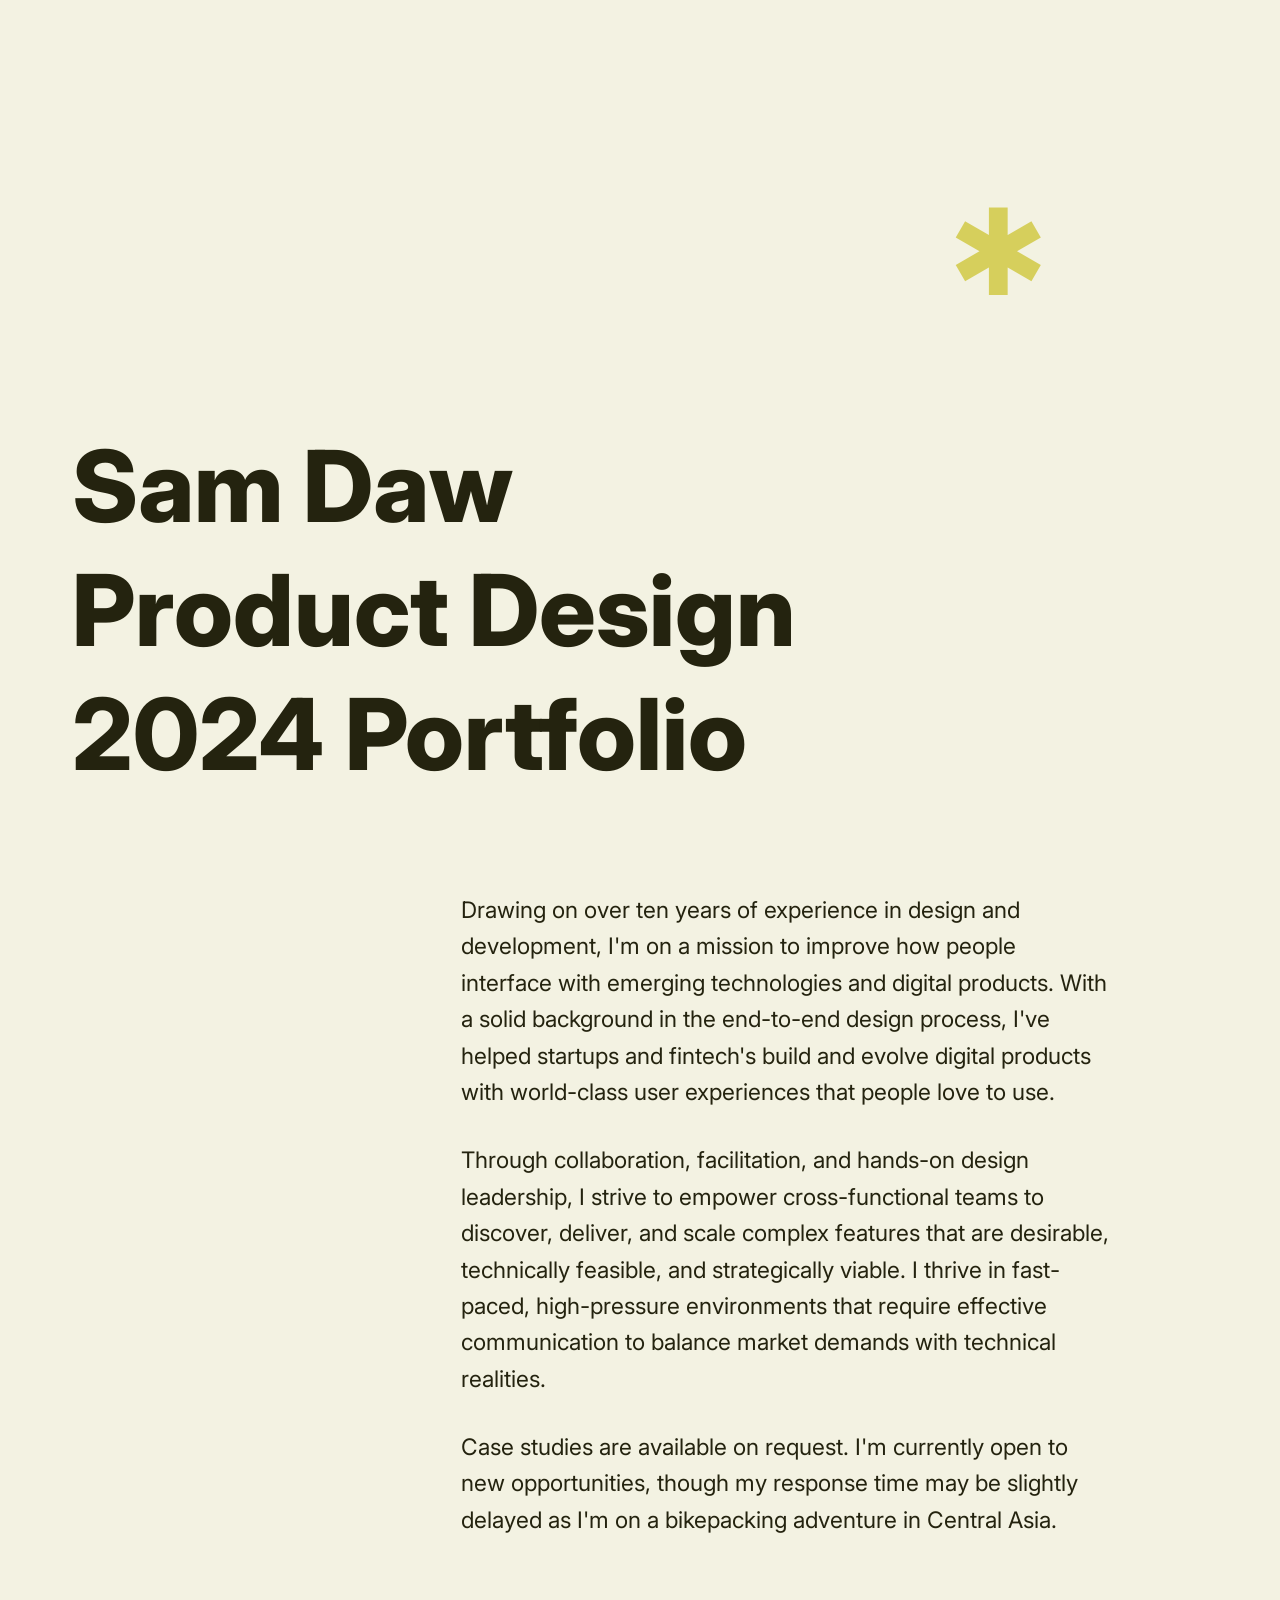
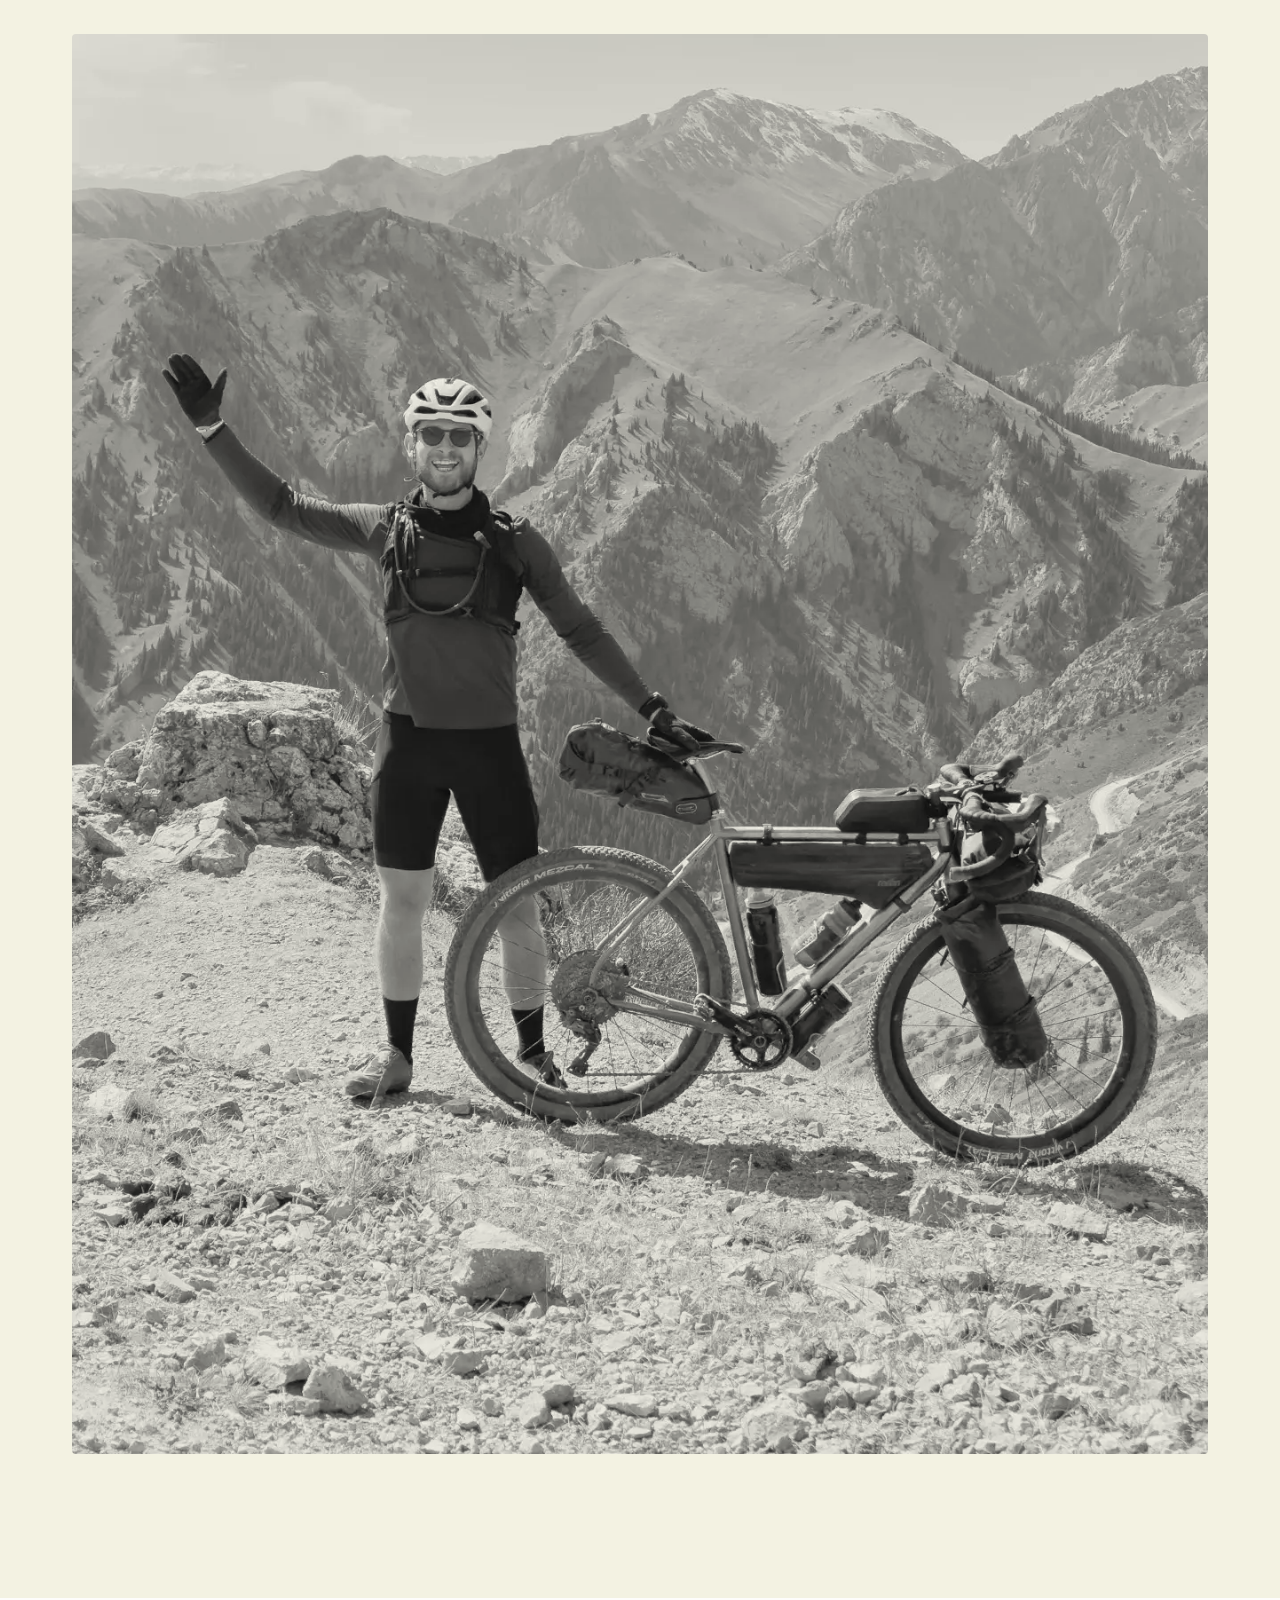
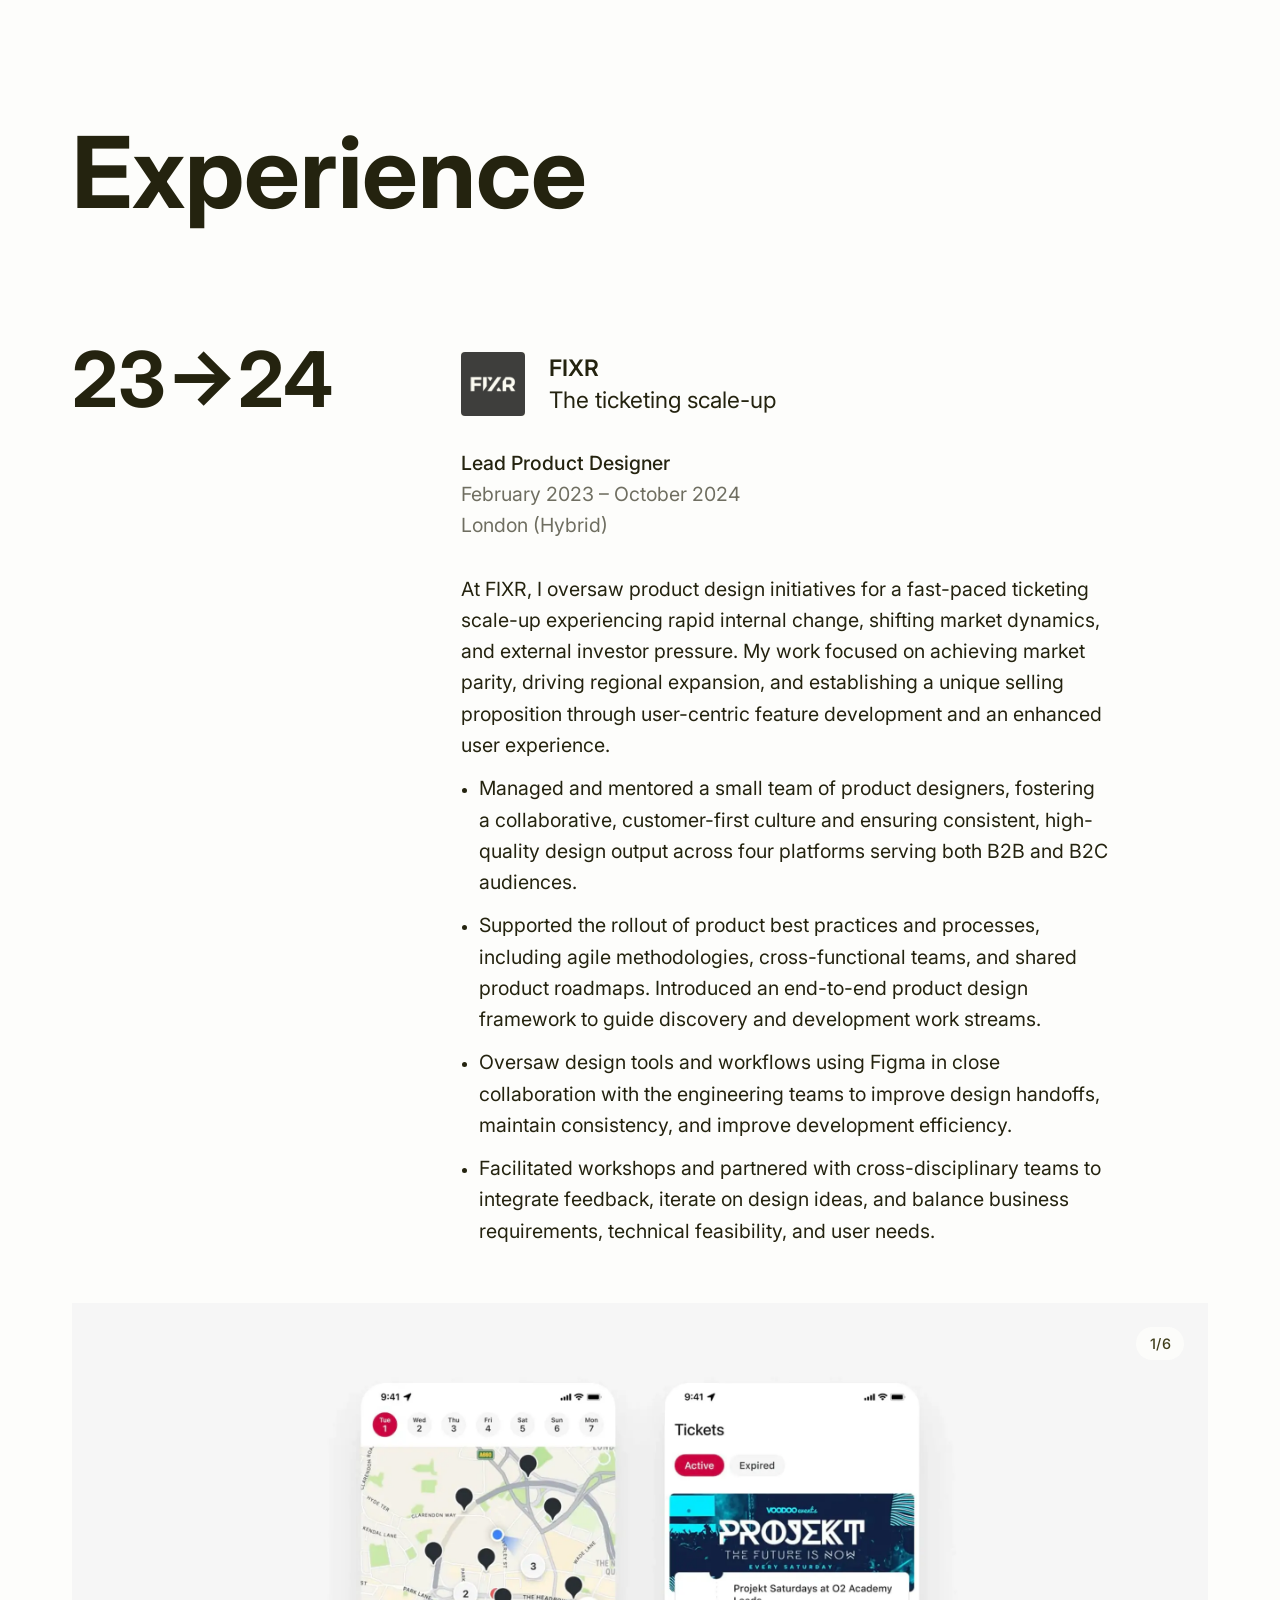
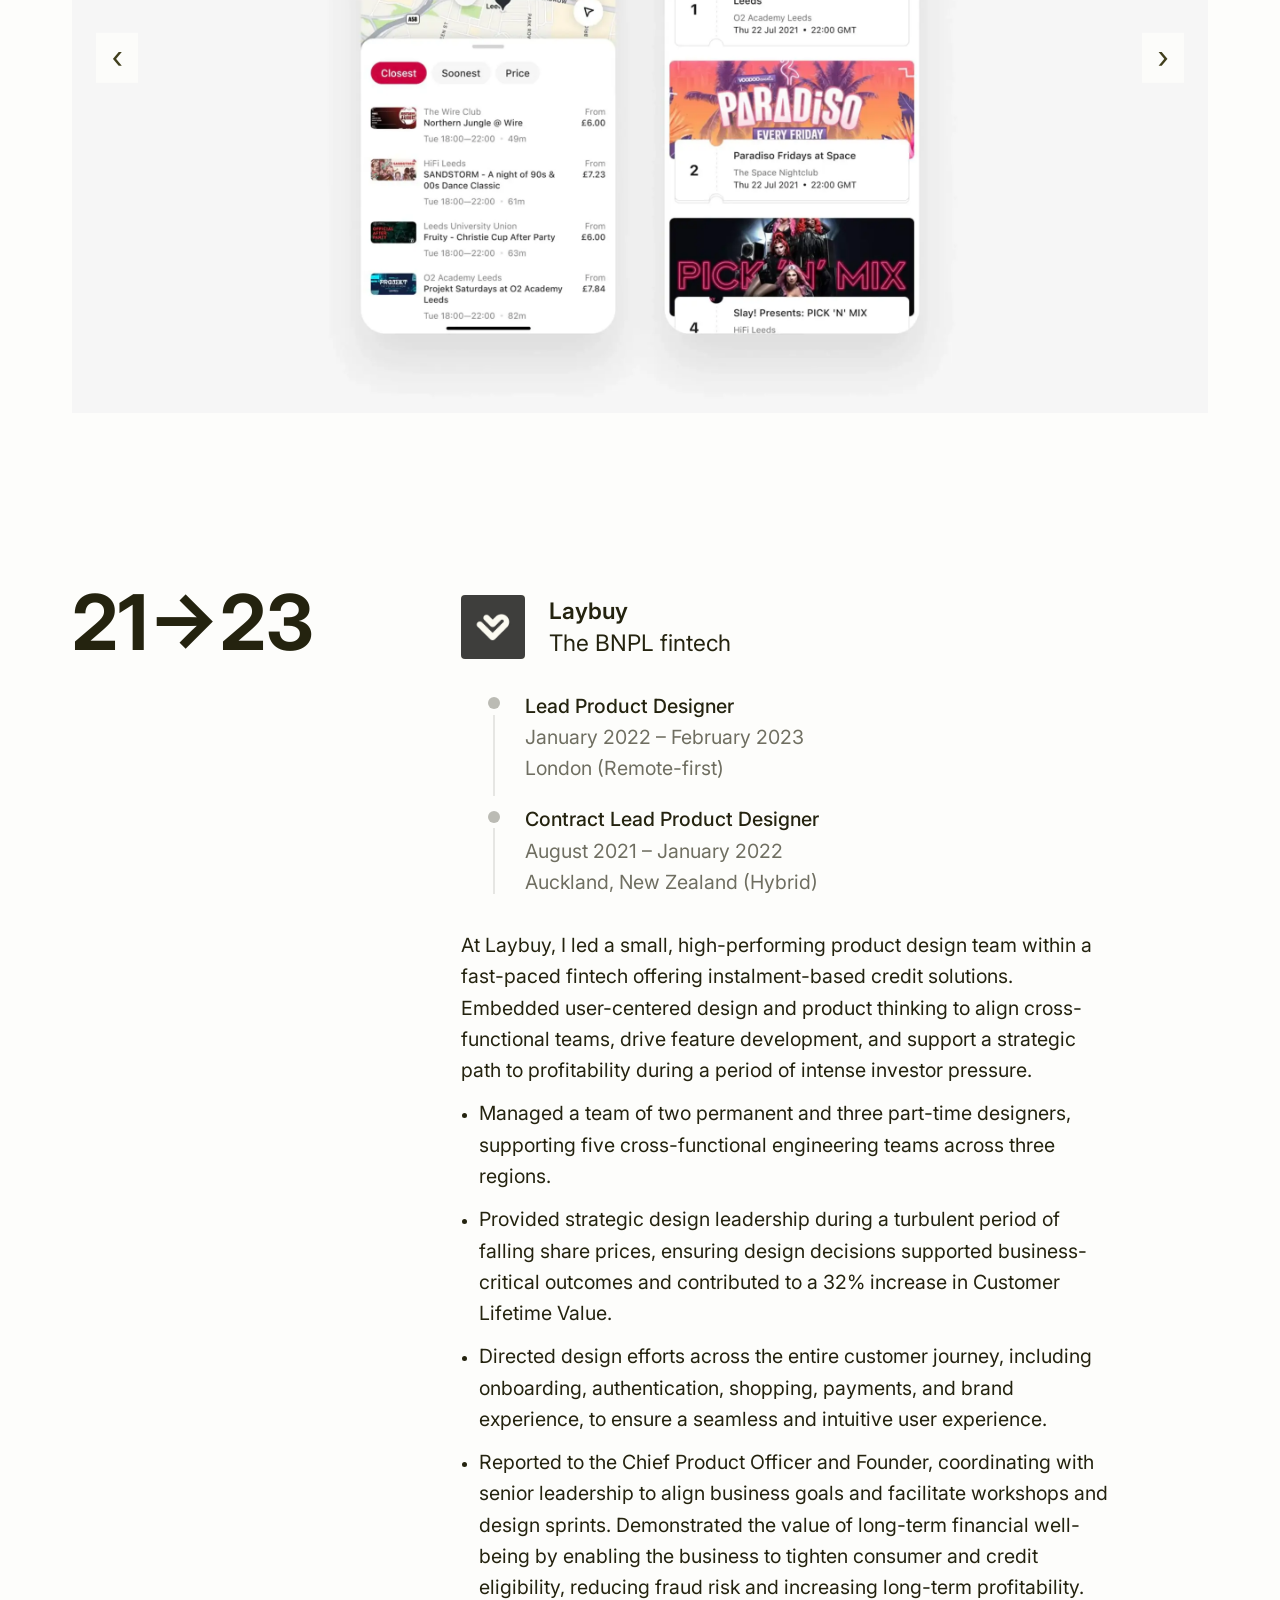
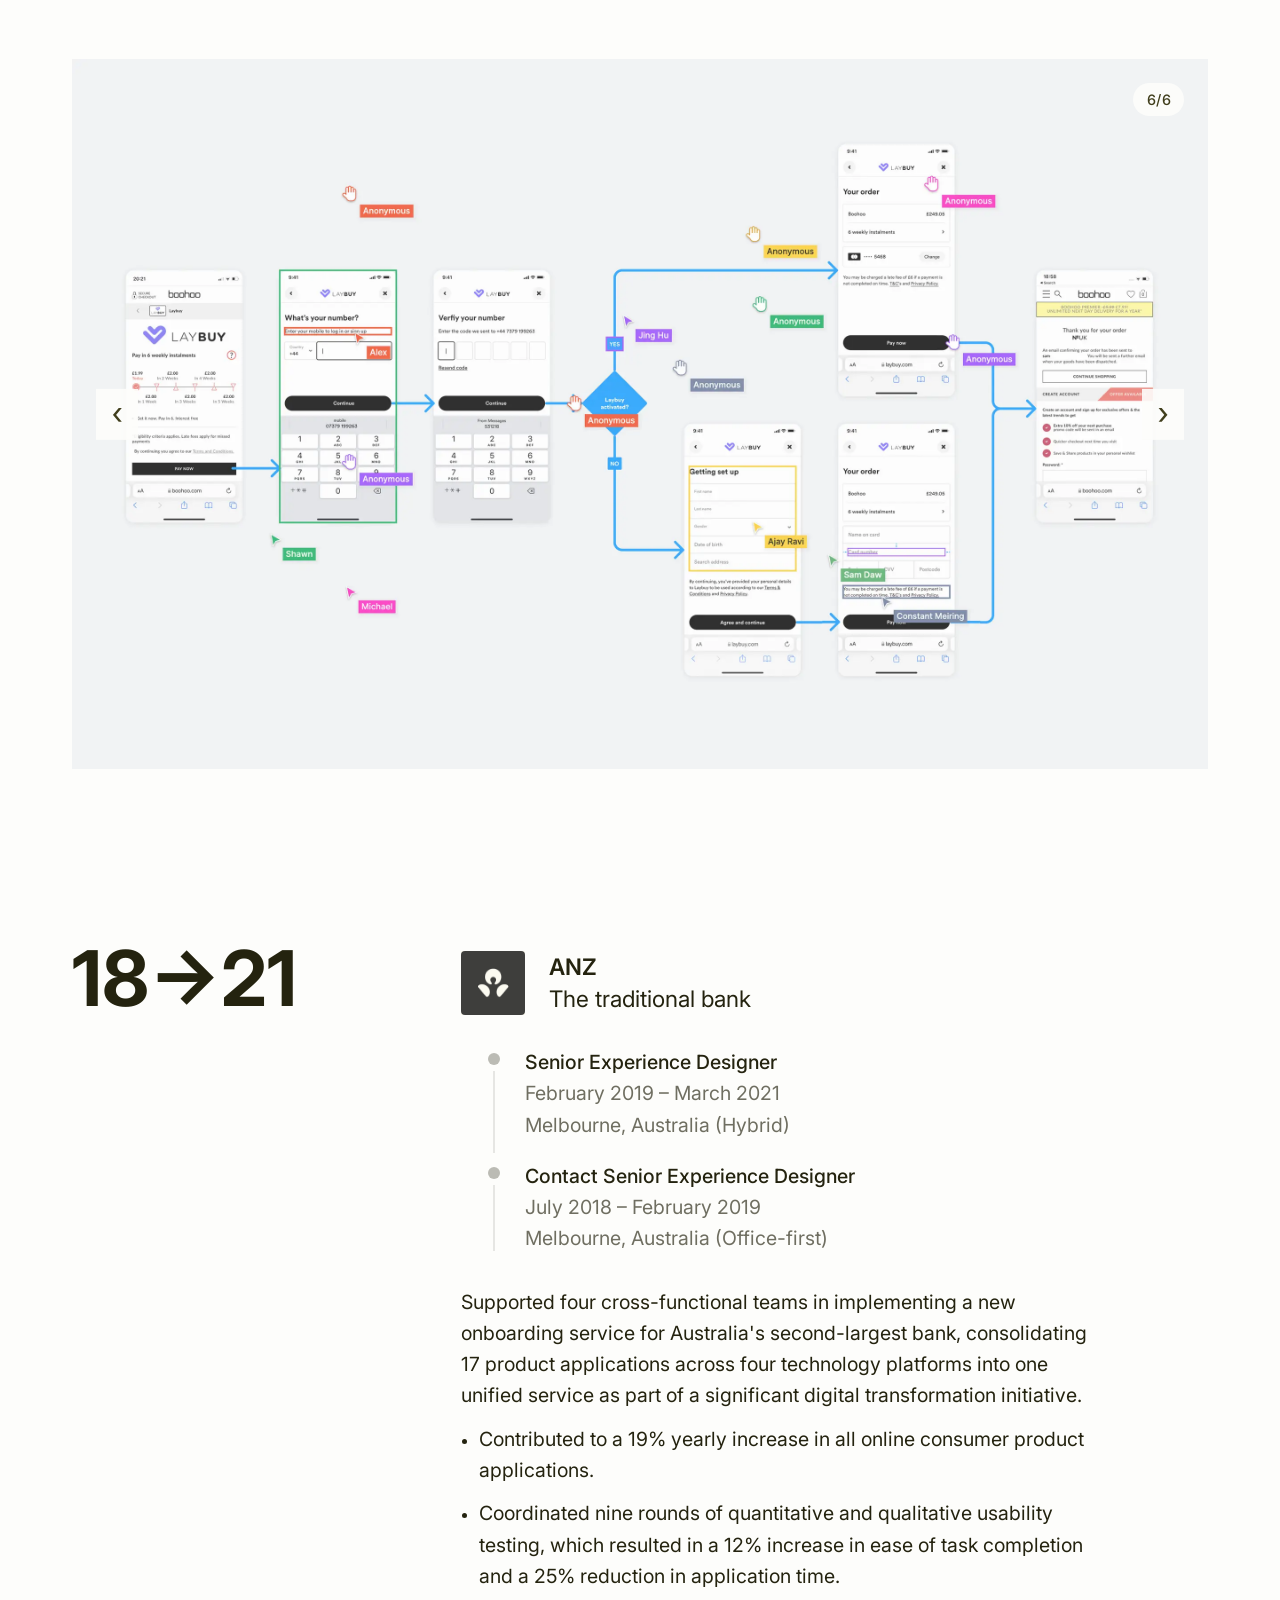
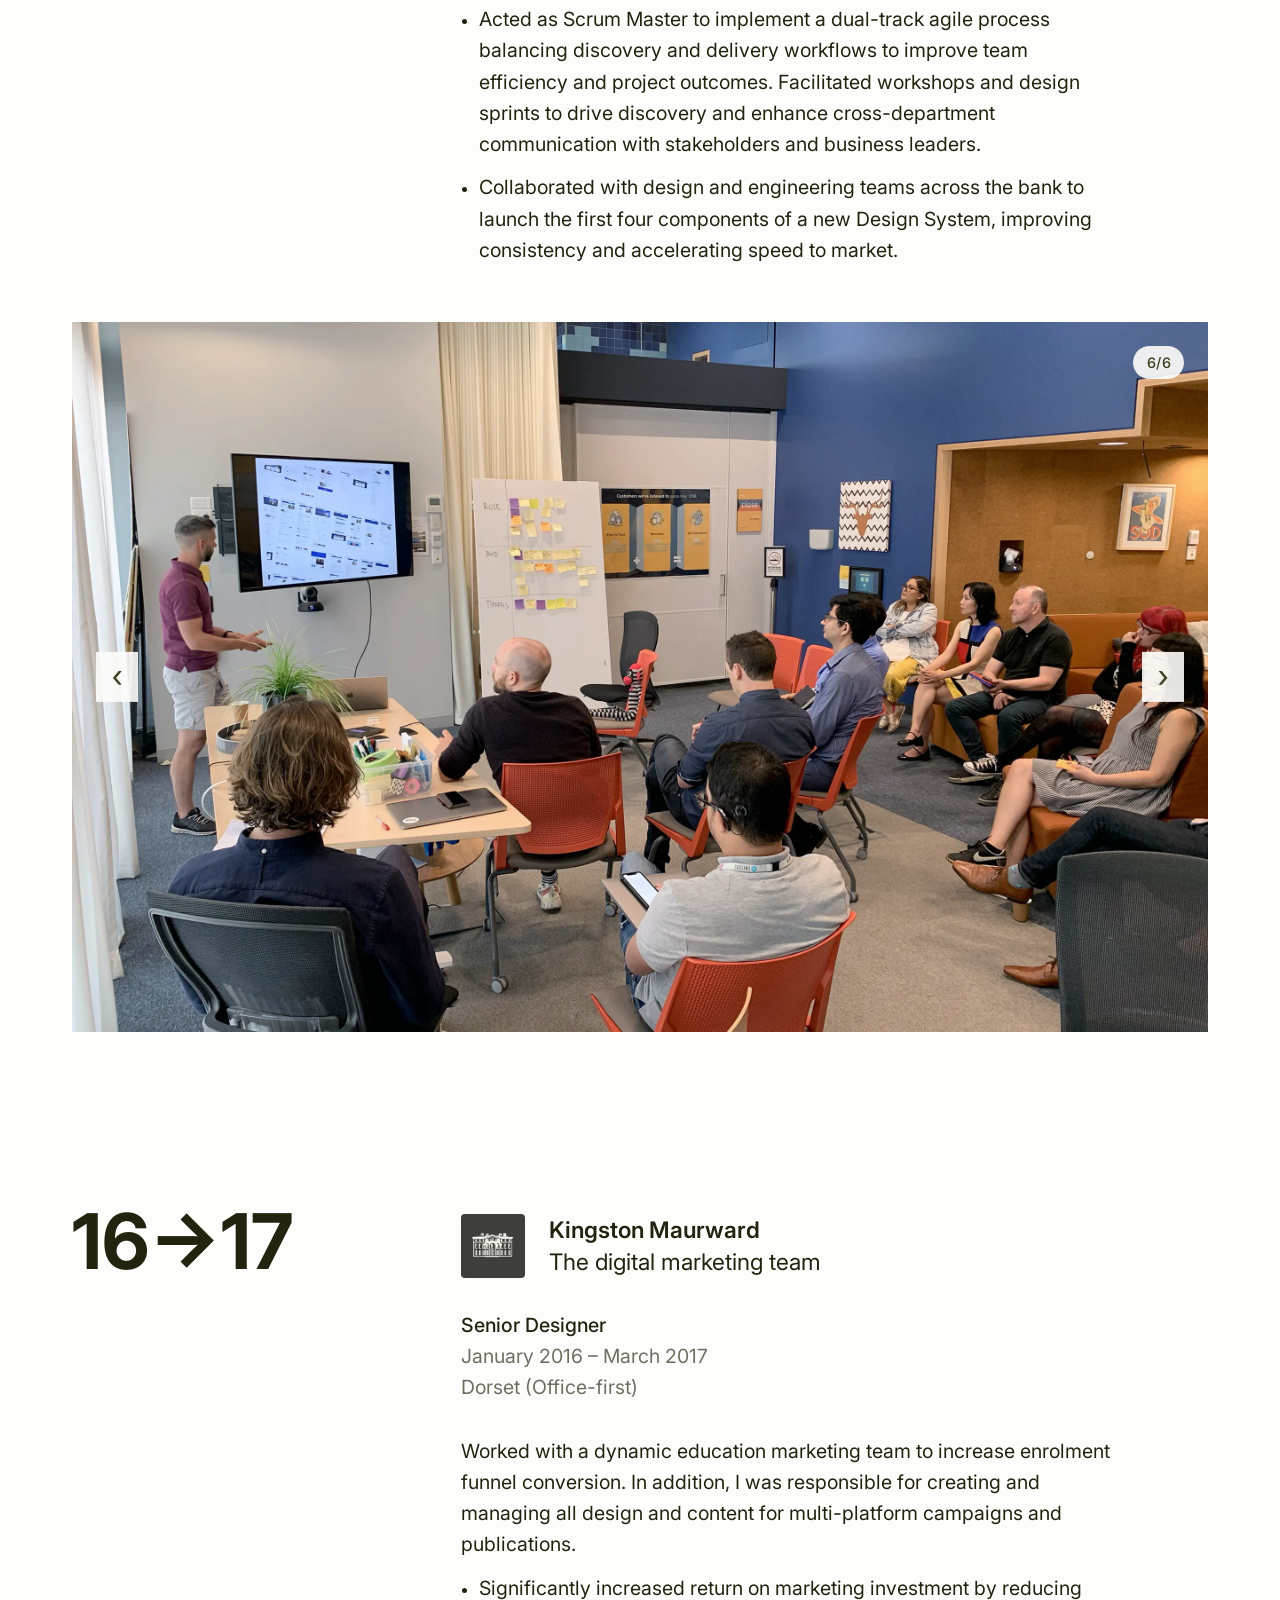
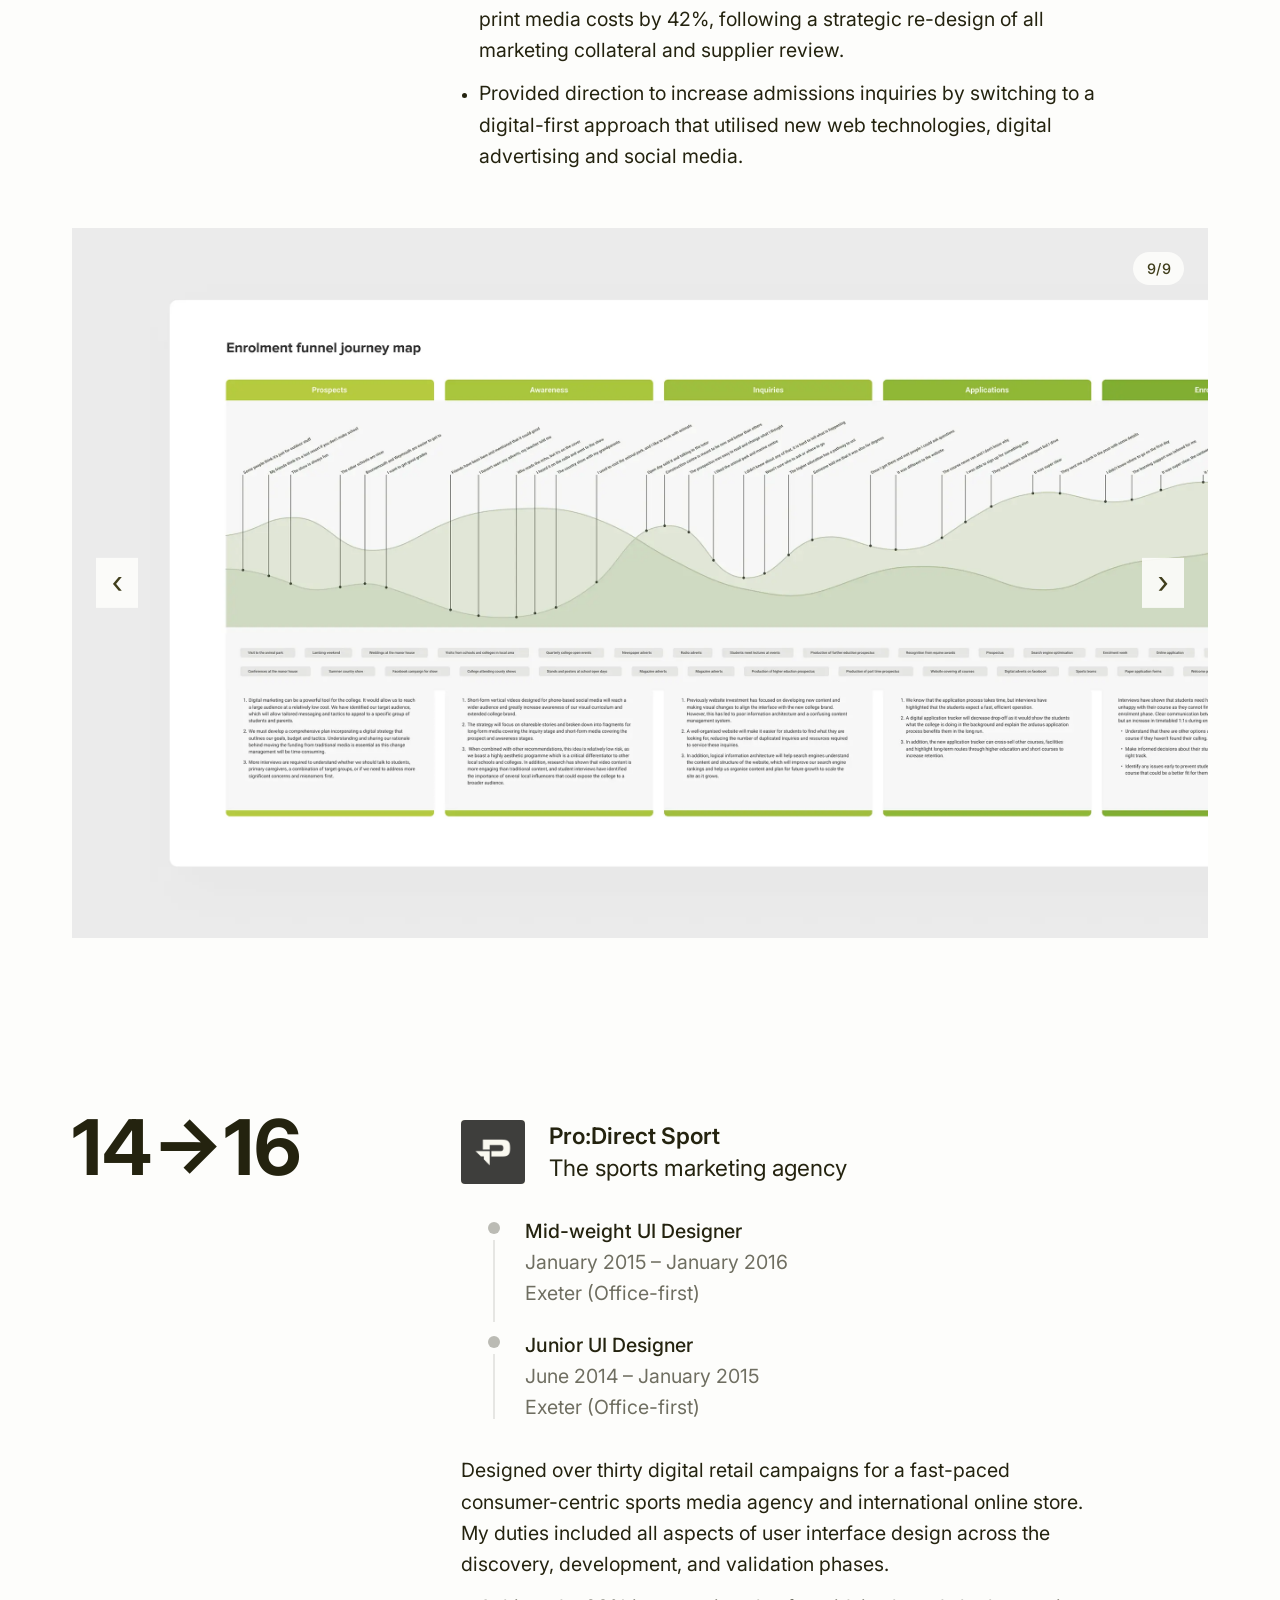
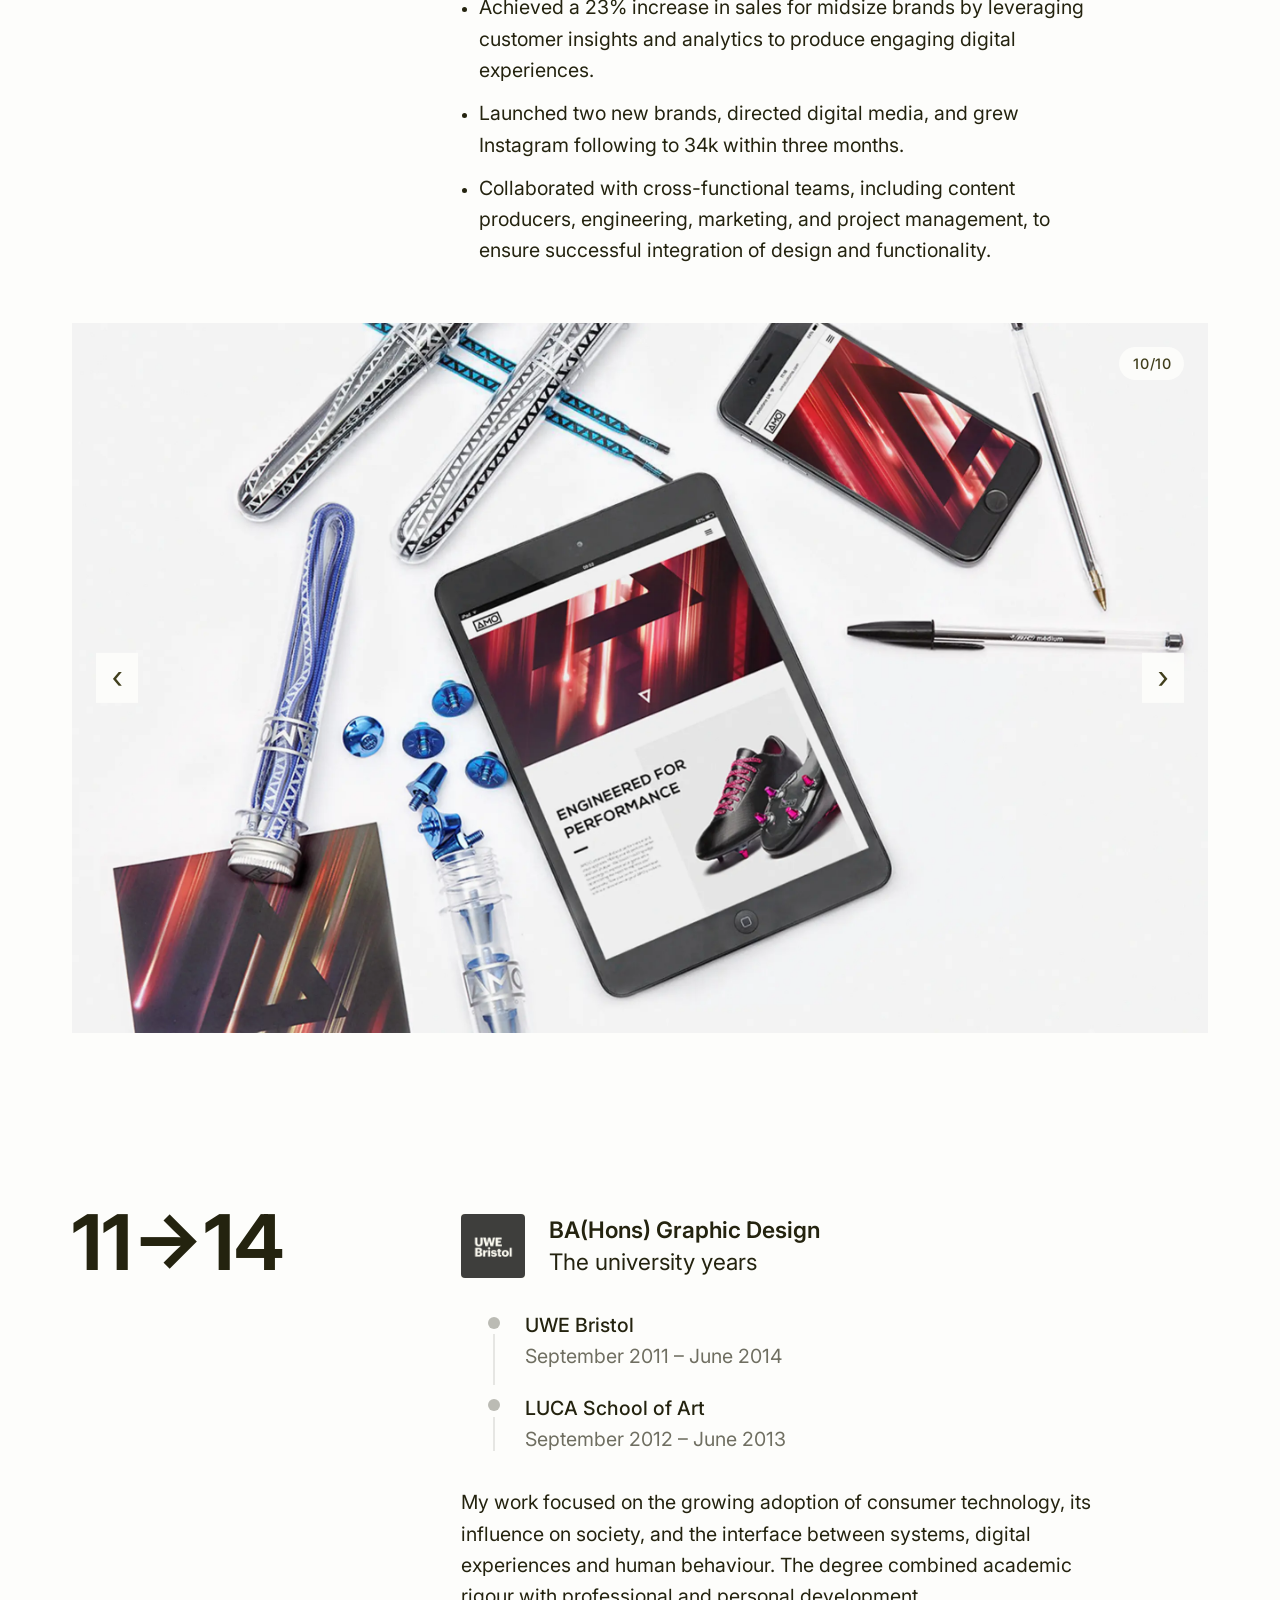
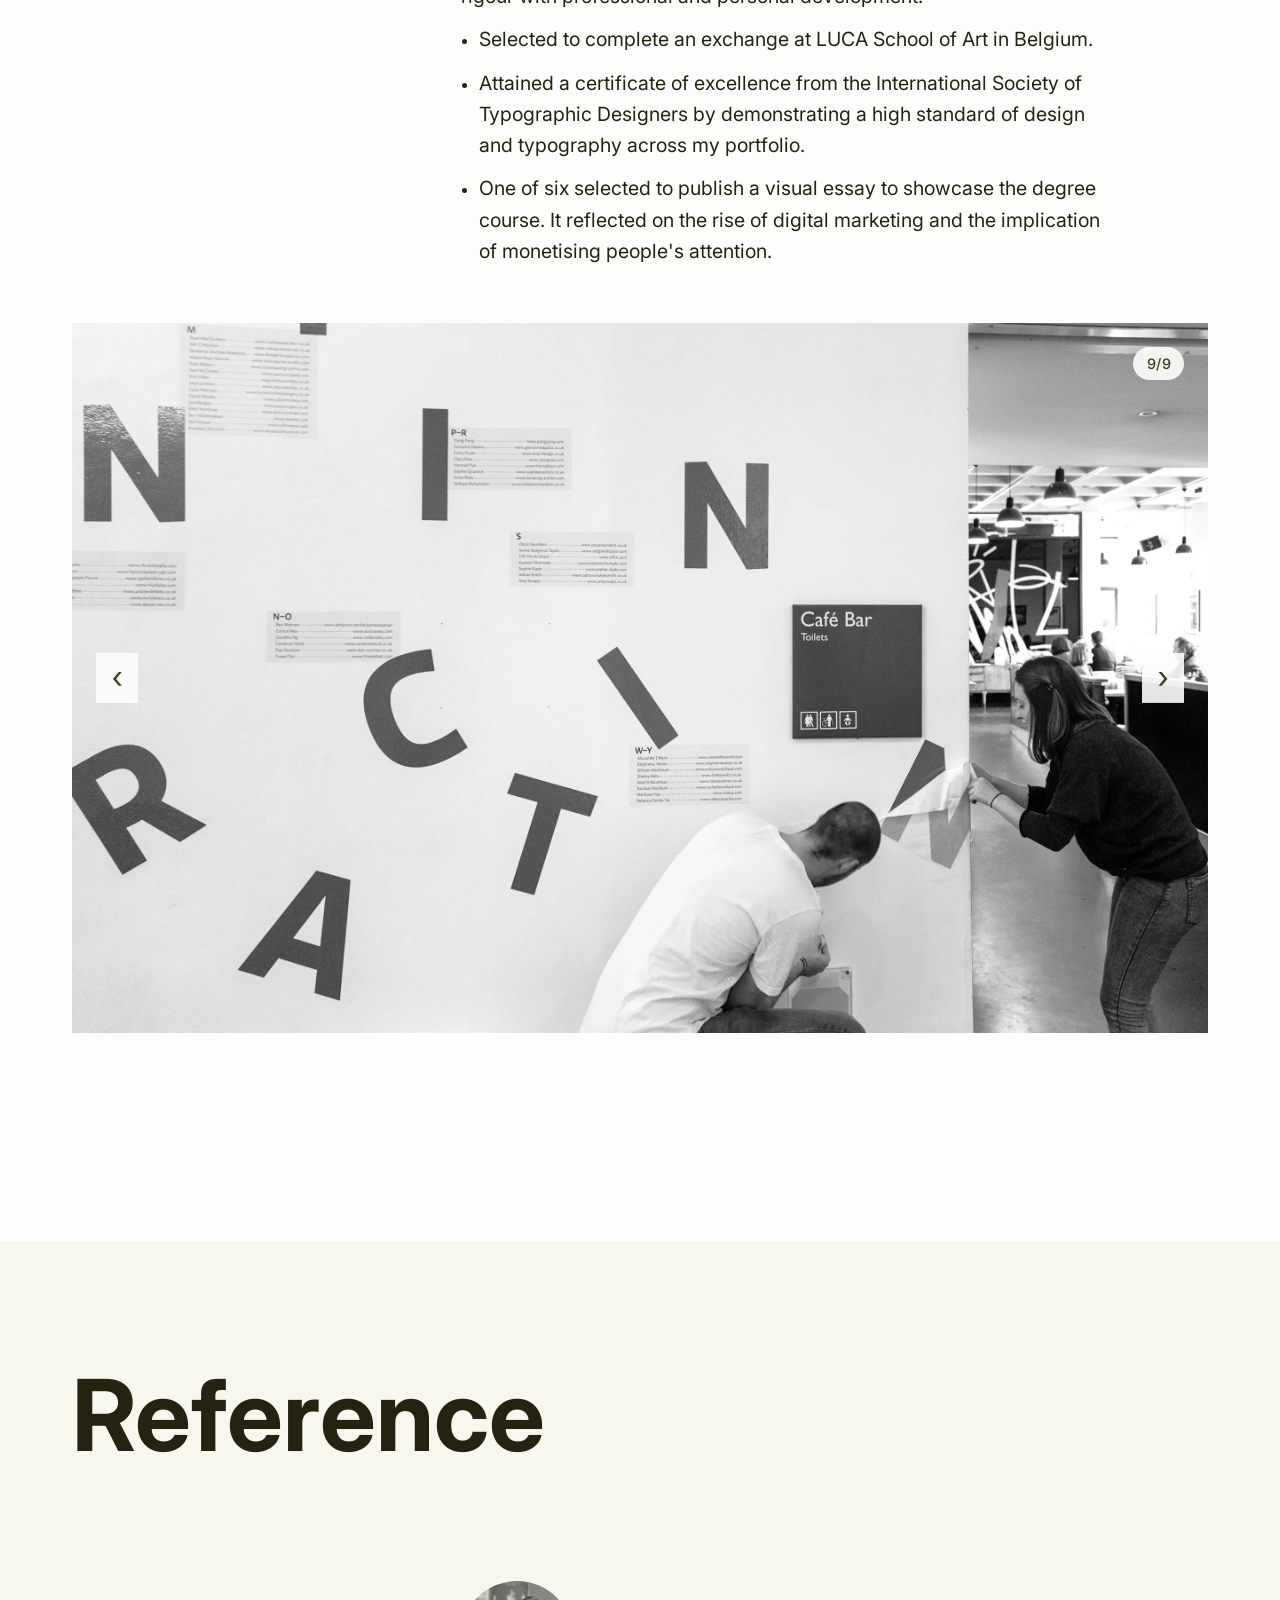
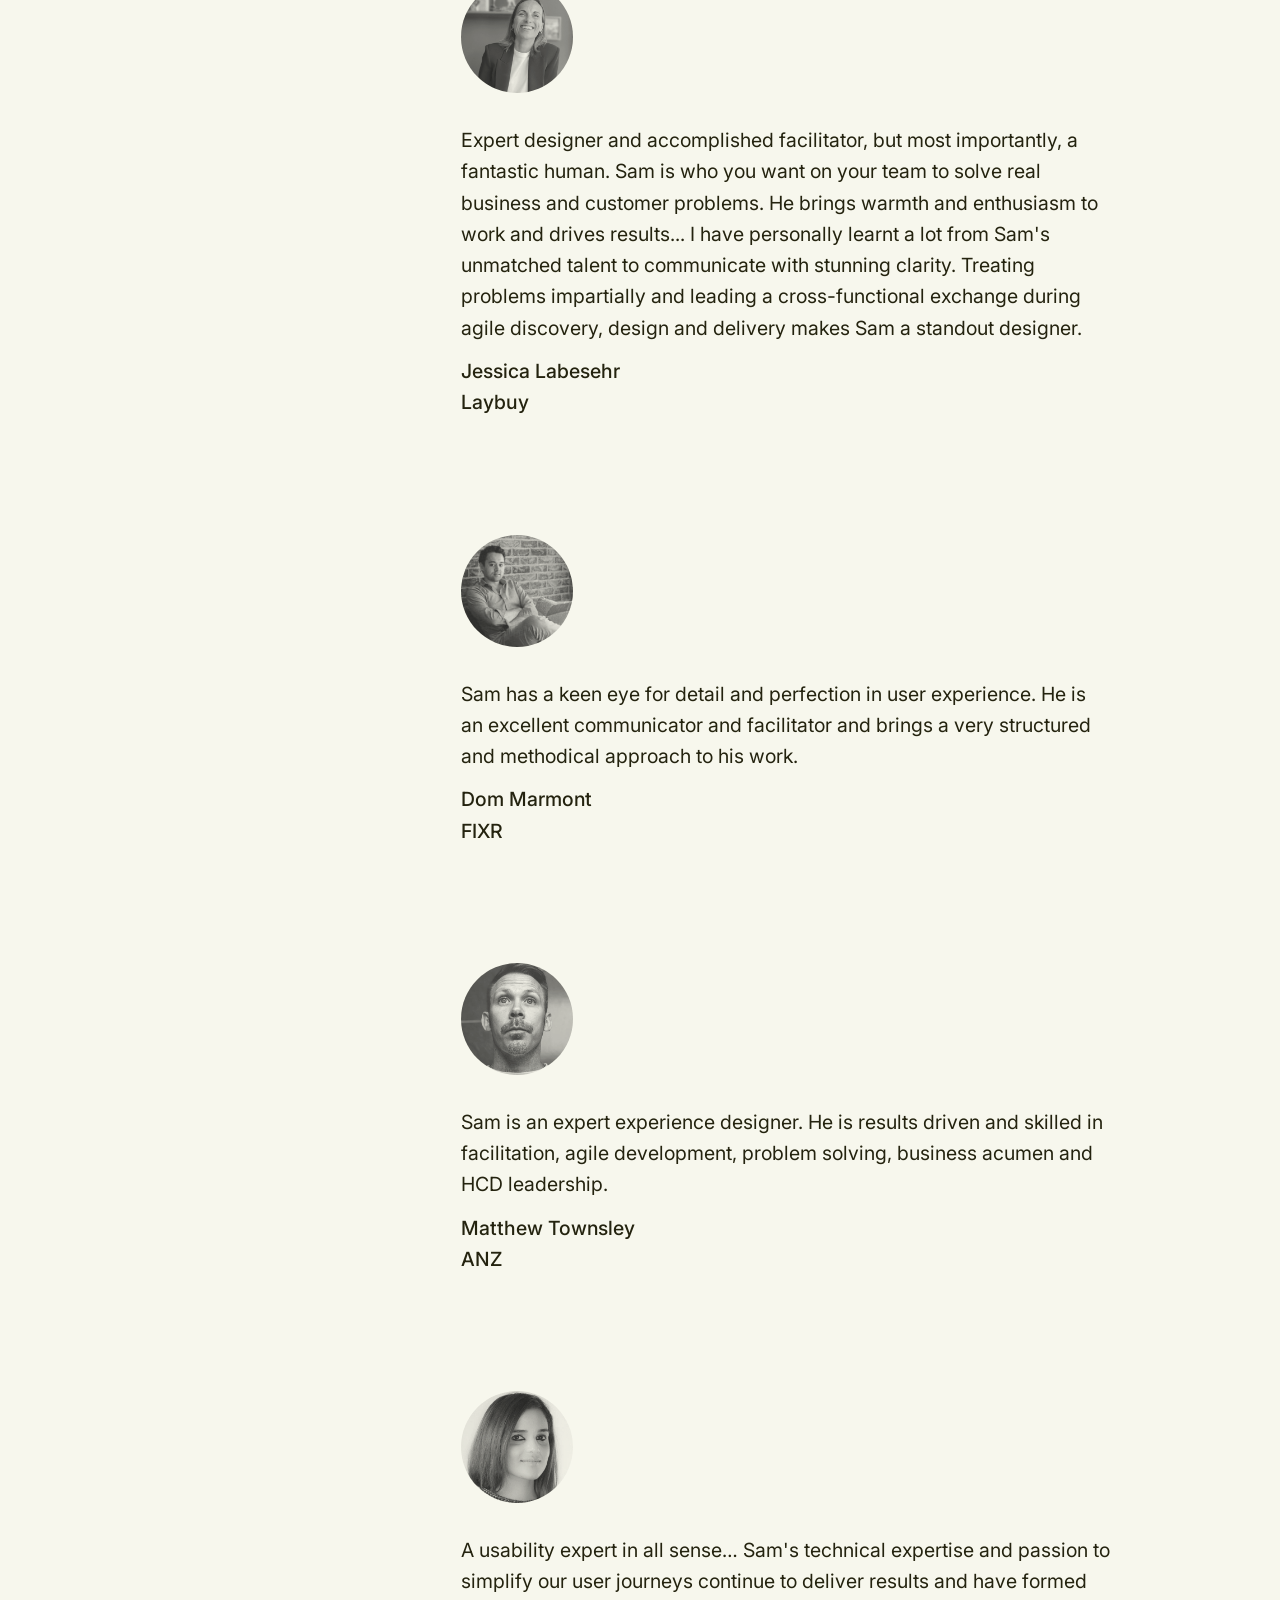
==== commit c1062031: "Initial commit" ====
--- a/index.html
+++ b/index.html
@@ -4,7 +4,7 @@
    <meta charset="utf-8">
    <title>Sam Daw</title>
    <meta name="author" content="Sam Daw">
-   <meta name="description" content="Product Designer">
+   <meta name="description" content="Product Designer based in London">
    <meta name="viewport" content="width=device-width, initial-scale=1.0">
    <link rel="preconnect" href="https://fonts.googleapis.com">
    <link rel="preconnect" href="https://fonts.gstatic.com" crossorigin>
@@ -31,10 +31,9 @@
          <div class="margin grid">
             <h1 class="extrabold">Sam Daw<br>Product Design<br>2024 Portfolio</h1>
             <div class="start4 end11 p1 marginbottom">
-               <p>I help tech companies deliver balanced products that are desirable, technically feasible and strategically viable.</p>
-               <p>My work has helped companies discover, deliver and scale complex products, and I have over ten years of product design experience working with cross-functional product and engineering teams.</p>
-               <p>Through collaboration, facilitation, and leadership, I strive to empower teams to drive meaningful business impact and build valuable experiences that people love to use.</p>
-               <p>Case studies available on <a href="mailto:sam45daw@gmail.com?subject=Hello" target="_blank" rel="noopener" title="Email">request</a>. I’m always open to new opportunities and exciting projects, but I’m currently bikepacking in Central Asia, so I might be a little slow to respond.</p>
+               <p>Drawing on over ten years of experience in design and development, I'm on a mission to improve how people interface with emerging technologies and digital products. With a solid background in the end-to-end design process, I've helped startups and fintech's build and evolve digital products with world-class user experiences that people love to use.</p>
+               <p>Through collaboration, facilitation, and hands-on design leadership, I strive to empower cross-functional teams to discover, deliver, and scale complex features that are desirable, technically feasible, and strategically viable. I thrive in fast-paced, high-pressure environments that require effective communication to balance market demands with technical realities.</p>
+               <p>Case studies are available on <a href="mailto:sam45daw@gmail.com?subject=Hello" target="_blank" rel="noopener" title="Email">request</a>. I'm currently open to new opportunities, though my response time may be slightly delayed as I'm on a bikepacking adventure in Central Asia.</p>
             </div>
             <div class="start0 end12 marginbottom">
                <picture class="filter">
@@ -85,7 +84,7 @@
                            <p>Managed and mentored a small team of product designers, fostering a collaborative, customer-first culture and ensuring consistent, high-quality design output across four platforms serving both B2B and B2C audiences.</p>
                         </li>
                         <li>
-                           <p>Supported the rollout of product best practices and processes, including agile methodologies, cross-functional team collaboration, and shared product roadmaps. Introduced an end-to-end product design framework to guide discovery and development work streams.</p>
+                           <p>Supported the rollout of product best practices and processes, including agile methodologies, cross-functional teams, and shared product roadmaps. Introduced an end-to-end product design framework to guide discovery and development work streams.</p>
                         </li>
                         <li>
                            <p>Oversaw design tools and workflows using Figma in close collaboration with the engineering teams to improve design handoffs, maintain consistency, and improve development efficiency.</p>
@@ -178,7 +177,7 @@
                            <p>Provided strategic design leadership during a turbulent period of falling share prices, ensuring design decisions supported business-critical outcomes and contributed to a 32% increase in Customer Lifetime Value.</p>
                         </li>
                         <li>
-                           <p>Directed design efforts across the entire customer journey—including onboarding, authentication, shopping, payments, and brand experience—to ensure a seamless and intuitive user experience.</p>
+                           <p>Directed design efforts across the entire customer journey, including onboarding, authentication, shopping, payments, and brand experience, to ensure a seamless and intuitive user experience.</p>
                         </li>
                         <li>
                            <p>Reported to the Chief Product Officer and Founder, coordinating with senior leadership to align business goals and facilitate workshops and design sprints. Demonstrated the value of long-term financial well-being by enabling the business to tighten consumer and credit eligibility, reducing fraud risk and increasing long-term profitability.</p>
@@ -259,7 +258,7 @@
 
                   <!-- ANZ description -->
                   <div class="description">
-                     <p>Supported four cross-functional teams in implementing a new onboarding service for Australia’s second-largest bank, consolidating 17 product applications across four technology platforms into one unified service as part of a significant digital transformation initiative.</p>
+                     <p>Supported four cross-functional teams in implementing a new onboarding service for Australia's second-largest bank, consolidating 17 product applications across four technology platforms into one unified service as part of a significant digital transformation initiative.</p>
                      <ul>
                         <li>
                            <p>Contributed to a 19% yearly increase in all online consumer product applications.</p>
@@ -537,11 +536,11 @@
                      <div class="details timeline">
                         <div>
                            <p class="medium">UWE Bristol</h3>
-                           <p>September 2011 - June 2014</p>
+                           <p>September 2011 – June 2014</p>
                         </div>
                         <div>
                            <p class="medium">LUCA School of Art</h3>
-                           <p>September 2012 - June 2013</p>
+                           <p>September 2012 – June 2013</p>
                         </div>
                      </div>
                   </div>
--- a/css/application.css
+++ b/css/application.css
@@ -1 +1 @@
-*:where(:not(html,iframe,canvas,img,svg,video,audio):not(svg *,symbol *)){all:unset;display:revert}*,*::before,*::after{box-sizing:border-box}a,button{cursor:revert}img{max-inline-size:100%;max-block-size:100%}table{border-collapse:collapse}input,textarea{-webkit-user-select:auto}textarea{white-space:revert}meter{-webkit-appearance:revert;-moz-appearance:revert;appearance:revert}pre{all:revert}::-moz-placeholder{color:unset}::placeholder{color:unset}:where([hidden]){display:none}:where([contenteditable]:not([contenteditable=false])){-moz-user-modify:read-write;-webkit-user-modify:read-write;overflow-wrap:break-word;-webkit-line-break:after-white-space;-webkit-user-select:auto}:where([draggable=true]){-webkit-user-drag:element}:where(dialog:modal){all:revert}:root{--saturation: 40%;--color-front1: hsl(var(--hue), var(--saturation), 10%);--color-front2: hsl(var(--hue), var(--saturation), 18%);--color-back1: hsl(var(--hue), var(--saturation), 99%);--color-back2: hsl(var(--hue), var(--saturation), 95%);--color-back3: hsl(var(--hue), var(--saturation), 92%);--color-bright: hsl(var(--hue), 60%, 60%)}html[data-theme=dark]{--saturation: 35%;--color-front1: hsl(var(--hue), var(--saturation), 97%);--color-front2: hsl(var(--hue), var(--saturation), 89%);--color-back1: hsl(var(--hue), var(--saturation), 7%);--color-back2: hsl(var(--hue), var(--saturation), 9%);--color-back3: hsl(var(--hue), var(--saturation), 11%);--color-bright: hsl(var(--hue), 62%, 42%)}body{font-size:16px;font-family:"Inter",sans-serif;color:var(--color-front1)}* ::-moz-selection{background-color:var(--color-bright)}* ::selection{background-color:var(--color-bright)}p{font-size:calc(.8rem + .75vmin);line-height:160%;font-weight:400;margin-bottom:.75rem}.p1,.p1 p{font-size:calc(1rem + .75vmin);line-height:160%;font-weight:400}h1,.h1{font-size:calc(1.2rem + 6.25vw);line-height:125%;font-weight:700;margin-bottom:3rem}@media(min-width: 40rem){h1,.h1{margin-bottom:3rem}}@media(min-width: 60rem){h1,.h1{margin-bottom:4rem}}@media(min-width: 90rem){h1,.h1{margin-bottom:5rem}}h2,.h2{font-size:calc(1rem + 4.75vw);line-height:130%;font-weight:700;margin-bottom:2rem}@media(min-width: 40rem){h2,.h2{margin-bottom:2rem}}@media(min-width: 60rem){h2,.h2{margin-bottom:3rem}}@media(min-width: 90rem){h2,.h2{margin-bottom:4rem}}.uppercase,.uppercase p{text-transform:uppercase}.extrabold,.extrabold p{font-weight:800}.bold,.bold p{font-weight:700}.semibold,.semibold p{font-weight:600}.medium,.medium p{font-weight:500}ul{margin-left:18px}.alignright{text-align:right}a{text-decoration:underline;color:var(--color-front1)}a:active{background-color:var(--color-bright)}@media(min-width: 40rem){a{text-decoration:none;position:relative}a::before{transform-origin:100% 50%;transform:scale3d(0, 1, 1);transition:transform .4s ease;position:absolute;width:100%;height:.4rem;background-color:var(--color-front1);top:100%;left:0;pointer-events:none;content:""}a:hover:before{transform-origin:0% 50%;transform:scale3d(1, 1, 1)}}a:focus,button:focus,input:focus,textarea:focus{outline:4px solid var(--color-bright);outline-offset:2px;border-radius:0}:focus-visible{outline:4px solid var(--color-bright);outline-offset:2px}section,header,footer{padding-top:5rem;padding-bottom:3rem}@media(min-width: 40rem){section,header,footer{padding-top:6rem;padding-bottom:4rem}}@media(min-width: 60rem){section,header,footer{padding-top:7rem;padding-bottom:5rem}}@media(min-width: 90rem){section,header,footer{padding-top:8rem;padding-bottom:6rem}}.nomargin{margin-left:0;margin-right:0}.margin{margin-left:1.25rem;margin-right:1.25rem}@media(min-width: 40rem){.nomargin,.margin{margin-left:3rem;margin-right:3rem}}@media(min-width: 60rem){.nomargin,.margin{margin-left:4.5rem;margin-right:4.5rem}}@media(min-width: 90rem){.nomargin,.margin{margin-left:5rem;margin-right:5rem}}@media(min-width: 90rem){html{max-width:105rem;margin:auto}}.grid{display:grid;row-gap:1rem;-moz-column-gap:1rem;column-gap:1rem;grid-template-columns:repeat(2, 1fr)}.grid>*{grid-column-start:1;grid-column-end:3}.grid .mobstart0{grid-column-start:1}.grid .mobstart1{grid-column-start:2}.grid .mobend1{grid-column-end:2}.grid .mobend2{grid-column-end:3}@media(min-width: 40rem){.grid{grid-template-columns:repeat(12, 1fr);-moz-column-gap:2rem;column-gap:2rem;row-gap:2rem}.grid>*{grid-column-start:1;grid-column-end:13}.grid .start0{grid-column-start:1}.grid .start1{grid-column-start:2}.grid .start2{grid-column-start:3}.grid .start3{grid-column-start:4}.grid .start4{grid-column-start:5}.grid .start5{grid-column-start:6}.grid .start6{grid-column-start:7}.grid .start7{grid-column-start:8}.grid .start8{grid-column-start:9}.grid .start9{grid-column-start:10}.grid .start10{grid-column-start:11}.grid .start11{grid-column-start:12}.grid .end1{grid-column-end:2}.grid .end2{grid-column-end:3}.grid .end3{grid-column-end:4}.grid .end4{grid-column-end:5}.grid .end5{grid-column-end:6}.grid .end6{grid-column-end:7}.grid .end7{grid-column-end:8}.grid .end8{grid-column-end:9}.grid .end9{grid-column-end:10}.grid .end10{grid-column-end:11}.grid .end11{grid-column-end:12}.grid .end12{grid-column-end:13}}.blob{color:var(--color-bright);font-size:calc(2.5rem + 6.25vw);line-height:100%;font-weight:400;cursor:pointer;transform-origin:center;transition:opacity .35s ease-in-out}.blob:hover{opacity:.85}header{padding-bottom:0rem}header .blob{margin-top:5rem}@media(min-width: 40rem){header .blob{margin-top:5rem}}@media(min-width: 60rem){header .blob{margin-top:5rem}}@media(min-width: 90rem){header .blob{margin-top:5rem}}footer .blob{margin-bottom:4rem}@media(min-width: 40rem){footer .blob{margin-bottom:6rem}}@media(min-width: 60rem){footer .blob{margin-bottom:8rem}}@media(min-width: 90rem){footer .blob{margin-bottom:10rem}}.blob.spin{animation:spinOnce 1s linear 2 forwards}@keyframes spinOnce{0%{transform:rotate(0deg)}100%{transform:rotate(360deg)}}body{background-color:var(--color-back3)}.profile picture img,.profile picture::before{border-radius:.25rem}.experience{background-color:var(--color-back1)}.experience article{margin-bottom:8rem}.experience article h2{margin-bottom:0;display:none}@media(min-width: 40rem){.experience article h2{display:block}}.experience .role{display:flex;flex-direction:column;margin-bottom:2rem}.experience .role .company{display:flex;margin-bottom:2rem;align-items:center}.experience .role .company p,.experience .role .company h3{margin-bottom:0;line-height:140%}@media(min-width: 40rem){.experience .role .company{padding-top:.85rem}}.experience .role .company picture{width:4rem;height:4rem;margin-right:1.5rem;-o-object-fit:cover;object-fit:cover;opacity:.9;flex-shrink:0}.experience .role .company picture img{border-radius:.25rem}.experience .role .details{display:flex;flex-direction:column}.experience .role .details div p{margin-bottom:0}.experience .role .details div p:not(:first-child){opacity:.65}.experience .role .timeline div{position:relative;padding-left:4rem}.experience .role .timeline div:not(:last-child){padding-bottom:1.25rem;margin-bottom:.25rem}.experience .role .timeline div::before{content:"";position:absolute;left:1.65rem;top:.4rem;width:.75rem;height:.75rem;border-radius:50%;background-color:var(--color-front1);opacity:.3}.experience .role .timeline div::after{content:"";position:absolute;left:1.95rem;top:1.5rem;width:.125rem;height:calc(100% - 1.5rem);background-color:var(--color-front1);opacity:.1}.experience .description{margin-bottom:1.5rem}.slider{display:flex;align-items:center;position:relative;flex-direction:column}.slider .slider_slides{position:relative;display:flex;align-items:center;overflow-x:scroll;scroll-snap-type:x mandatory;overscroll-behavior-x:contain;gap:0}.slider .slider_slides picture{scroll-snap-align:start;flex-shrink:0;display:flex;align-items:center;justify-content:center;width:100%;height:100%}.slider .slider_slides picture img{-o-object-fit:cover;object-fit:cover;width:100%;height:100%}.slider *::-webkit-scrollbar{display:none}.slider_counter{position:absolute;top:1.5rem;right:1.5rem;padding:6px 10px 6px 12px;color:var(--color-front2);z-index:100;font-size:.85rem;font-weight:500;letter-spacing:.05rem}.slider_counter::before{content:"";position:absolute;top:0;left:0;bottom:0;right:0;border-radius:100px;background-color:var(--color-back1);opacity:.9;z-index:-1}@media(min-width: 40rem){.slider_counter{font-size:.9rem;padding:8px 12px 8px 14px}}.slider_nav{display:flex;align-items:center;justify-content:space-between;width:100%;position:absolute;top:50%;transform:translateY(-50%);z-index:10;pointer-events:none;visibility:hidden}@media(min-width: 40rem){.slider_nav{visibility:visible}}@media(min-width: 40rem){.slider_nav button{position:relative;pointer-events:initial;border:none;background:rgba(0,0,0,0);color:var(--color-front2);text-align:center;cursor:pointer;z-index:1;margin:1.5rem;padding:.2rem .75rem .4rem .75rem;font-size:2rem}.slider_nav button::before{content:"";position:absolute;top:0;left:0;right:0;bottom:0;background-color:var(--color-back1);opacity:.9;z-index:-1;transition:opacity .7s ease}.slider_nav button:hover::before{opacity:1}}@media(min-width: 60rem){.slider_nav button{margin:1.5rem;padding:.25rem 1rem .45rem 1rem;font-size:2rem}}.slider_dots{display:flex;justify-content:center;gap:.3rem;margin-top:1.25rem}@media(min-width: 40rem){.slider_dots{display:none}}.slider_dots .slider_dot{width:.4rem;height:.4rem;background-color:var(--color-front1);opacity:.4;border-radius:50%;transition:.25s ease}.slider_dots .slider_dot.active{background-color:var(--color-bright);opacity:1}.filter{display:flex;position:relative}.filter::before{content:"";position:absolute;width:100%;height:100%;-o-object-fit:cover;object-fit:cover;mix-blend-mode:multiply;background-color:var(--color-bright);opacity:.09}.reference{background-color:var(--color-back2)}.reference .quote{display:flex;flex-direction:column}@media(min-width: 90rem){.reference .quote{flex-direction:row}}.reference picture{width:5rem;height:5rem;opacity:.9;flex-shrink:0}@media(min-width: 40rem){.reference picture{width:6rem;height:6rem}}@media(min-width: 60rem){.reference picture{width:7rem;height:7rem;margin-right:2rem;margin-top:.5rem}}.reference picture img,.reference picture::before{border-radius:100px;flex-shrink:0}.marginbottom{margin-bottom:1.5rem}@media(min-width: 60rem){.marginbottom{margin-bottom:2rem}}.marginbottom>*{margin-bottom:1rem}@media(min-width: 40rem){.marginbottom>*{margin-bottom:2rem}}@media(min-width: 90rem){.marginbottom>*{margin-bottom:2.5rem}}.margintop{margin-top:1.5rem}@media(min-width: 60rem){.margintop{margin-top:2rem}}.margintop>*{margin-top:1rem}@media(min-width: 40rem){.margintop>*{margin-top:2rem}}@media(min-width: 90rem){.margintop>*{margin-top:2.5rem}}@media(min-width: 40rem){.experience .marginbottom{padding-top:.5rem}}footer{background-color:var(--color-back3)}footer h1 a{text-decoration:none}/*# sourceMappingURL=application.css.map */+*:where(:not(html,iframe,canvas,img,svg,video,audio):not(svg *,symbol *)){all:unset;display:revert}*,*::before,*::after{box-sizing:border-box}a,button{cursor:revert}img{max-inline-size:100%;max-block-size:100%}table{border-collapse:collapse}input,textarea{-webkit-user-select:auto}textarea{white-space:revert}meter{-webkit-appearance:revert;-moz-appearance:revert;appearance:revert}pre{all:revert}::-moz-placeholder{color:unset}::placeholder{color:unset}:where([hidden]){display:none}:where([contenteditable]:not([contenteditable=false])){-moz-user-modify:read-write;-webkit-user-modify:read-write;overflow-wrap:break-word;-webkit-line-break:after-white-space;-webkit-user-select:auto}:where([draggable=true]){-webkit-user-drag:element}:where(dialog:modal){all:revert}:root{--saturation: 40%;--color-front1: hsl(var(--hue), var(--saturation), 10%);--color-front2: hsl(var(--hue), var(--saturation), 18%);--color-back1: hsl(var(--hue), var(--saturation), 99%);--color-back2: hsl(var(--hue), var(--saturation), 95%);--color-back3: hsl(var(--hue), var(--saturation), 92%);--color-bright: hsl(var(--hue), 60%, 60%)}html[data-theme=dark]{--saturation: 35%;--color-front1: hsl(var(--hue), var(--saturation), 97%);--color-front2: hsl(var(--hue), var(--saturation), 89%);--color-back1: hsl(var(--hue), var(--saturation), 7%);--color-back2: hsl(var(--hue), var(--saturation), 9%);--color-back3: hsl(var(--hue), var(--saturation), 11%);--color-bright: hsl(var(--hue), 62%, 42%)}body{font-size:16px;font-family:"Inter",sans-serif;color:var(--color-front1)}* ::-moz-selection{background-color:var(--color-bright)}* ::selection{background-color:var(--color-bright)}p{font-size:calc(.8rem + .75vmin);line-height:160%;font-weight:400;margin-bottom:.75rem}.p1,.p1 p{font-size:calc(1rem + .75vmin);line-height:160%;font-weight:400}h1,.h1{font-size:calc(1.2rem + 6.25vw);line-height:125%;font-weight:700;margin-bottom:3rem}@media(min-width: 40rem){h1,.h1{margin-bottom:3rem}}@media(min-width: 60rem){h1,.h1{margin-bottom:4rem}}@media(min-width: 90rem){h1,.h1{margin-bottom:5rem}}h2,.h2{font-size:calc(1rem + 4.75vw);line-height:130%;font-weight:700;margin-bottom:2rem}@media(min-width: 40rem){h2,.h2{margin-bottom:2rem}}@media(min-width: 60rem){h2,.h2{margin-bottom:3rem}}@media(min-width: 90rem){h2,.h2{margin-bottom:4rem}}.uppercase,.uppercase p{text-transform:uppercase}.extrabold,.extrabold p{font-weight:800}.bold,.bold p{font-weight:700}.semibold,.semibold p{font-weight:600}.medium,.medium p{font-weight:500}ul{margin-left:18px}.alignright{text-align:right}a{text-decoration:underline;color:var(--color-front1)}a:active{background-color:var(--color-bright)}@media(min-width: 40rem){a{text-decoration:none;position:relative}a::before{transform-origin:100% 50%;transform:scale3d(0, 1, 1);transition:transform .4s ease;position:absolute;width:100%;height:.4rem;background-color:var(--color-front1);top:100%;left:0;pointer-events:none;content:""}a:hover:before{transform-origin:0% 50%;transform:scale3d(1, 1, 1)}}a:focus,button:focus,input:focus,textarea:focus{outline:4px solid var(--color-bright);outline-offset:2px;border-radius:0}:focus-visible{outline:4px solid var(--color-bright);outline-offset:2px}section,header,footer{padding-top:5rem;padding-bottom:3rem}@media(min-width: 40rem){section,header,footer{padding-top:6rem;padding-bottom:4rem}}@media(min-width: 60rem){section,header,footer{padding-top:7rem;padding-bottom:5rem}}@media(min-width: 90rem){section,header,footer{padding-top:8rem;padding-bottom:6rem}}.nomargin{margin-left:0;margin-right:0}.margin{margin-left:1.25rem;margin-right:1.25rem}@media(min-width: 40rem){.nomargin,.margin{margin-left:3rem;margin-right:3rem}}@media(min-width: 60rem){.nomargin,.margin{margin-left:4.5rem;margin-right:4.5rem}}@media(min-width: 90rem){.nomargin,.margin{margin-left:5rem;margin-right:5rem}}@media(min-width: 90rem){html{max-width:105rem;margin:auto}}.grid{display:grid;row-gap:1rem;-moz-column-gap:1rem;column-gap:1rem;grid-template-columns:repeat(2, 1fr)}.grid>*{grid-column-start:1;grid-column-end:3}.grid .mobstart0{grid-column-start:1}.grid .mobstart1{grid-column-start:2}.grid .mobend1{grid-column-end:2}.grid .mobend2{grid-column-end:3}@media(min-width: 40rem){.grid{grid-template-columns:repeat(12, 1fr);-moz-column-gap:2rem;column-gap:2rem;row-gap:2rem}.grid>*{grid-column-start:1;grid-column-end:13}.grid .start0{grid-column-start:1}.grid .start1{grid-column-start:2}.grid .start2{grid-column-start:3}.grid .start3{grid-column-start:4}.grid .start4{grid-column-start:5}.grid .start5{grid-column-start:6}.grid .start6{grid-column-start:7}.grid .start7{grid-column-start:8}.grid .start8{grid-column-start:9}.grid .start9{grid-column-start:10}.grid .start10{grid-column-start:11}.grid .start11{grid-column-start:12}.grid .end1{grid-column-end:2}.grid .end2{grid-column-end:3}.grid .end3{grid-column-end:4}.grid .end4{grid-column-end:5}.grid .end5{grid-column-end:6}.grid .end6{grid-column-end:7}.grid .end7{grid-column-end:8}.grid .end8{grid-column-end:9}.grid .end9{grid-column-end:10}.grid .end10{grid-column-end:11}.grid .end11{grid-column-end:12}.grid .end12{grid-column-end:13}}.blob{color:var(--color-bright);font-size:calc(2.5rem + 6.25vw);line-height:100%;font-weight:400;cursor:pointer;transform-origin:center;transition:opacity .35s ease-in-out}.blob:hover{opacity:.85}header{padding-bottom:0rem}header .blob{margin-top:5rem}@media(min-width: 40rem){header .blob{margin-top:5rem}}@media(min-width: 60rem){header .blob{margin-top:5rem}}@media(min-width: 90rem){header .blob{margin-top:5rem}}footer .blob{margin-bottom:4rem}@media(min-width: 40rem){footer .blob{margin-bottom:6rem}}@media(min-width: 60rem){footer .blob{margin-bottom:8rem}}@media(min-width: 90rem){footer .blob{margin-bottom:10rem}}.blob.spin{animation:spinOnce 1s linear 2 forwards}@keyframes spinOnce{0%{transform:rotate(0deg)}100%{transform:rotate(360deg)}}body{background-color:var(--color-back3)}.profile picture img,.profile picture::before{border-radius:.25rem}.experience{background-color:var(--color-back1)}.experience article{margin-bottom:8rem}.experience article h2{margin-bottom:0;display:none}@media(min-width: 40rem){.experience article h2{display:block}}.experience .role{display:flex;flex-direction:column;margin-bottom:2rem}.experience .role .company{display:flex;margin-bottom:2rem;align-items:center}.experience .role .company p,.experience .role .company h3{margin-bottom:0;line-height:140%}@media(min-width: 40rem){.experience .role .company{padding-top:.85rem}}.experience .role .company picture{width:4rem;height:4rem;margin-right:1.5rem;-o-object-fit:cover;object-fit:cover;opacity:.9;flex-shrink:0}.experience .role .company picture img{border-radius:.25rem}.experience .role .details{display:flex;flex-direction:column}.experience .role .details div p{margin-bottom:0}.experience .role .details div p:not(:first-child){opacity:.65}.experience .role .timeline div{position:relative;padding-left:4rem}.experience .role .timeline div:not(:last-child){padding-bottom:1rem;margin-bottom:.25rem}.experience .role .timeline div::before{content:"";position:absolute;left:1.65rem;top:.4rem;width:.75rem;height:.75rem;border-radius:50%;background-color:var(--color-front1);opacity:.3}.experience .role .timeline div::after{content:"";position:absolute;left:1.95rem;top:1.5rem;width:.125rem;height:calc(100% - 1.75rem);background-color:var(--color-front1);opacity:.1}.experience .description{margin-bottom:1.5rem}.slider{display:flex;align-items:center;position:relative;flex-direction:column}.slider .slider_slides{position:relative;display:flex;align-items:center;overflow-x:scroll;scroll-snap-type:x mandatory;overscroll-behavior-x:contain;gap:0}.slider .slider_slides picture{scroll-snap-align:start;flex-shrink:0;display:flex;align-items:center;justify-content:center;width:100%;height:100%}.slider .slider_slides picture img{-o-object-fit:cover;object-fit:cover;width:100%;height:100%}.slider *::-webkit-scrollbar{display:none}.slider_counter{position:absolute;top:1.5rem;right:1.5rem;padding:6px 10px 6px 12px;color:var(--color-front2);z-index:100;font-size:.85rem;font-weight:500;letter-spacing:.05rem}.slider_counter::before{content:"";position:absolute;top:0;left:0;bottom:0;right:0;border-radius:100px;background-color:var(--color-back1);opacity:.9;z-index:-1}@media(min-width: 40rem){.slider_counter{font-size:.9rem;padding:8px 12px 8px 14px}}.slider_nav{display:flex;align-items:center;justify-content:space-between;width:100%;position:absolute;top:50%;transform:translateY(-50%);z-index:10;pointer-events:none;visibility:hidden}@media(min-width: 40rem){.slider_nav{visibility:visible}}@media(min-width: 40rem){.slider_nav button{position:relative;pointer-events:initial;border:none;background:rgba(0,0,0,0);color:var(--color-front2);text-align:center;cursor:pointer;z-index:1;margin:1.5rem;padding:.2rem .75rem .4rem .75rem;font-size:2rem}.slider_nav button::before{content:"";position:absolute;top:0;left:0;right:0;bottom:0;background-color:var(--color-back1);opacity:.9;z-index:-1;transition:opacity .7s ease}.slider_nav button:hover::before{opacity:1}}@media(min-width: 60rem){.slider_nav button{margin:1.5rem;padding:.25rem 1rem .45rem 1rem;font-size:2rem}}.slider_dots{display:flex;justify-content:center;gap:.3rem;margin-top:1.25rem}@media(min-width: 40rem){.slider_dots{display:none}}.slider_dots .slider_dot{width:.4rem;height:.4rem;background-color:var(--color-front1);opacity:.4;border-radius:50%;transition:.25s ease}.slider_dots .slider_dot.active{background-color:var(--color-bright);opacity:1}.filter{display:flex;position:relative}.filter::before{content:"";position:absolute;width:100%;height:100%;-o-object-fit:cover;object-fit:cover;mix-blend-mode:multiply;background-color:var(--color-bright);opacity:.09}.reference{background-color:var(--color-back2)}.reference .quote{display:flex;flex-direction:column}@media(min-width: 90rem){.reference .quote{flex-direction:row}}.reference picture{width:5rem;height:5rem;opacity:.9;flex-shrink:0}@media(min-width: 40rem){.reference picture{width:6rem;height:6rem}}@media(min-width: 60rem){.reference picture{width:7rem;height:7rem;margin-right:2rem;margin-top:.5rem}}.reference picture img,.reference picture::before{border-radius:100px;flex-shrink:0}.marginbottom{margin-bottom:1.5rem}@media(min-width: 60rem){.marginbottom{margin-bottom:2rem}}.marginbottom>*{margin-bottom:1rem}@media(min-width: 40rem){.marginbottom>*{margin-bottom:2rem}}@media(min-width: 90rem){.marginbottom>*{margin-bottom:2.5rem}}.margintop{margin-top:1.5rem}@media(min-width: 60rem){.margintop{margin-top:2rem}}.margintop>*{margin-top:1rem}@media(min-width: 40rem){.margintop>*{margin-top:2rem}}@media(min-width: 90rem){.margintop>*{margin-top:2.5rem}}@media(min-width: 40rem){.experience .marginbottom{padding-top:.5rem}}footer{background-color:var(--color-back3)}footer h1 a{text-decoration:none}/*# sourceMappingURL=application.css.map */
